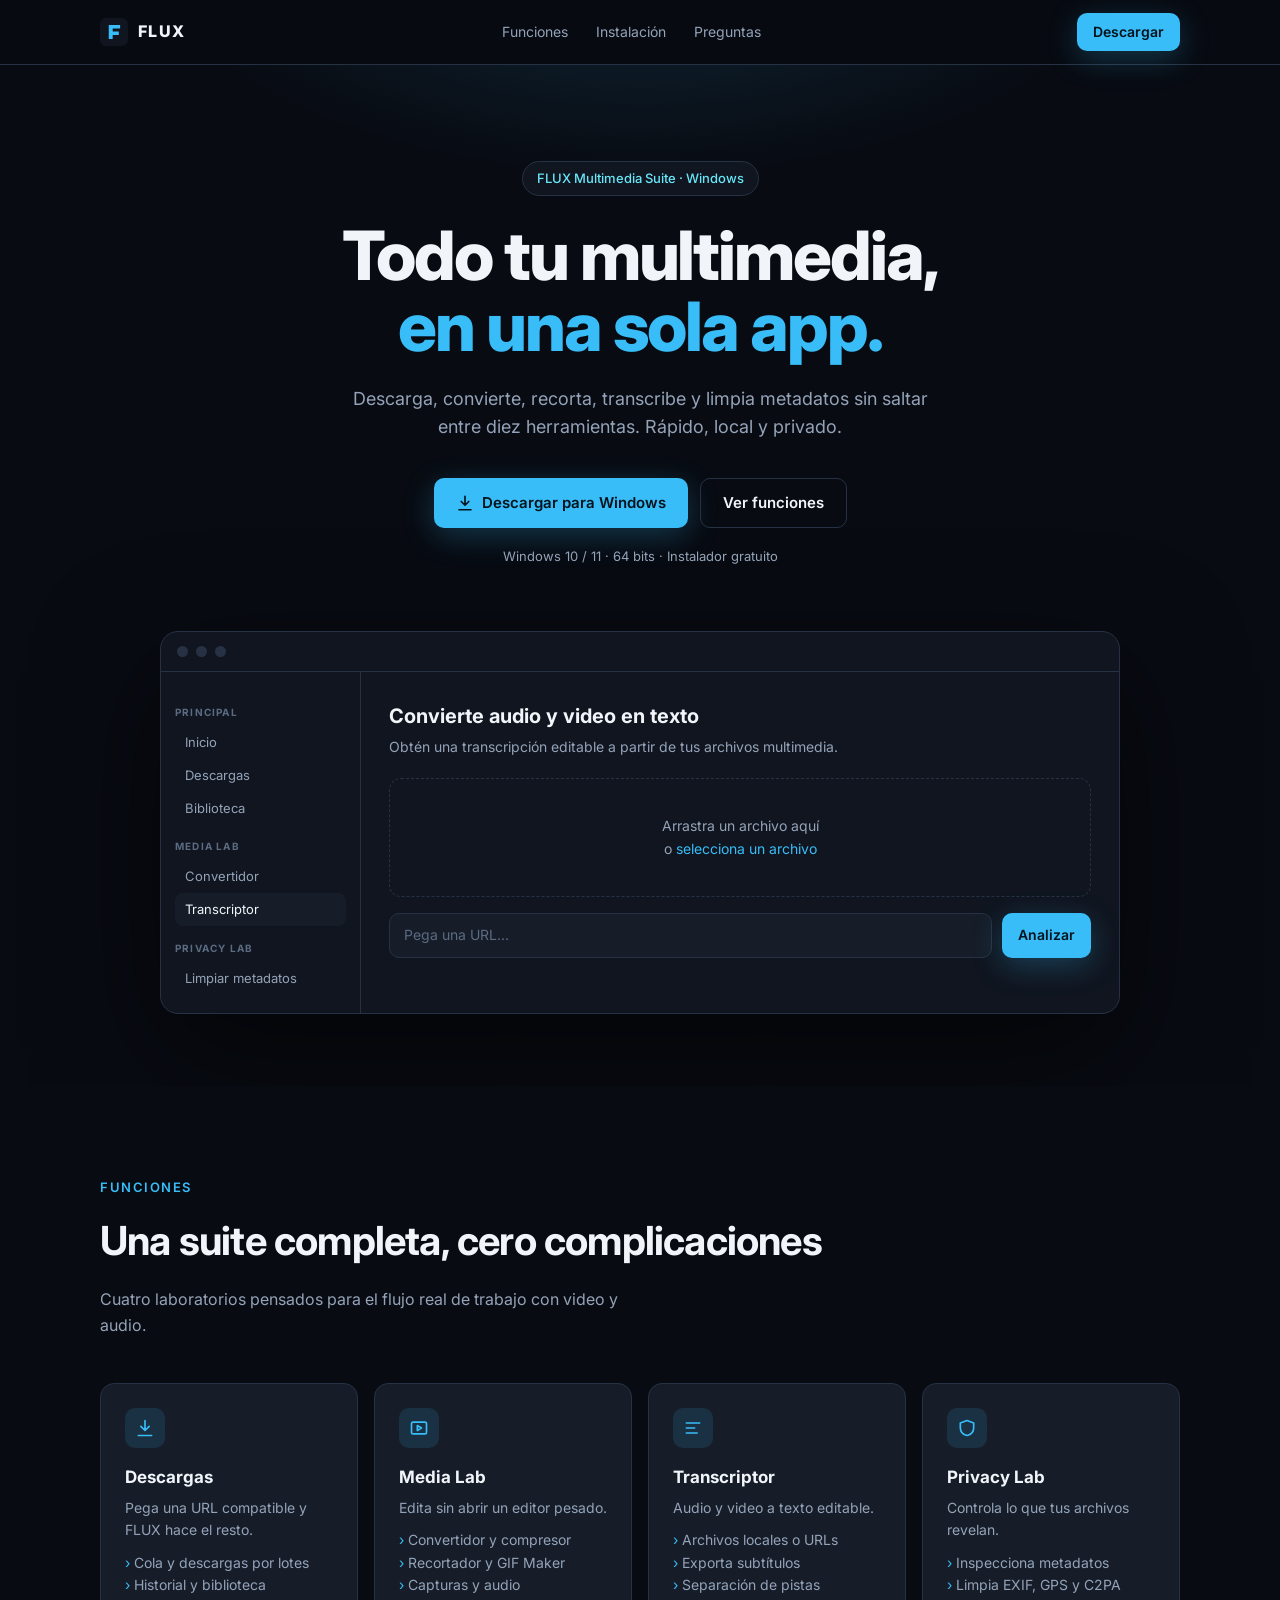
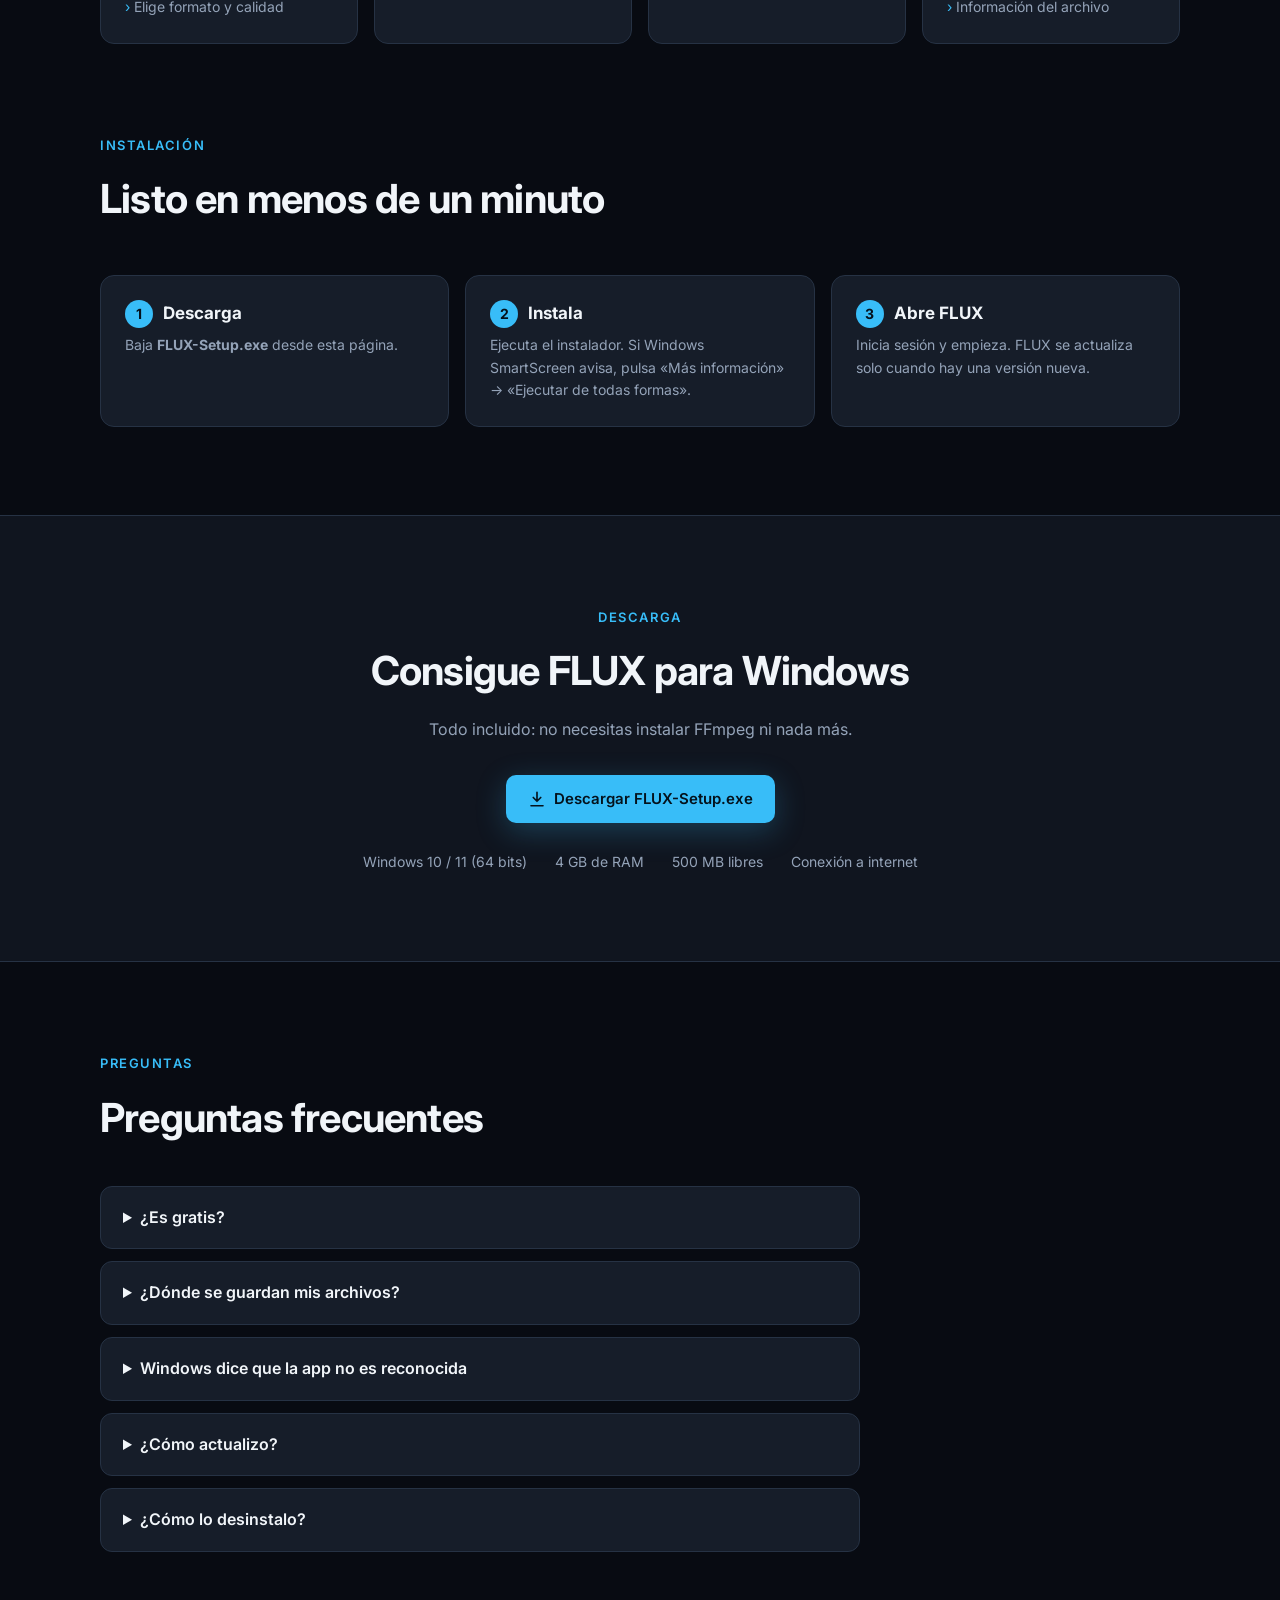
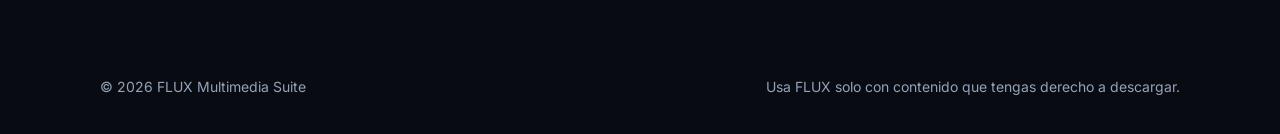
==== index.html @ 82d3937d "Sitio web inicial de FLUX Co-Authored-By: Claude Opus 5.5 <noreply@anthropic.com>" ====
<!doctype html>
<html lang="es">
<head>
<meta charset="utf-8">
<meta name="viewport" content="width=device-width, initial-scale=1">
<title>FLUX — Multimedia Suite para Windows</title>
<meta name="description" content="FLUX reúne descargas, conversión, edición, transcripción y privacidad multimedia en una sola aplicación para Windows.">
<meta name="theme-color" content="#080B12">
<link rel="icon" href="favicon.svg" type="image/svg+xml">
<link rel="preconnect" href="https://fonts.googleapis.com">
<link rel="preconnect" href="https://fonts.gstatic.com" crossorigin>
<link href="https://fonts.googleapis.com/css2?family=Inter:wght@400;500;600;700;800&display=swap" rel="stylesheet">
<style>
  :root {
    --bg: #080B12; --surface: #10151F; --card: #161D29;
    --blue: #38BDF8; --cyan: #67E8F9;
    --text: #F1F5F9; --muted: #94A3B8; --border: #263244;
    --radius: 14px;
  }
  * { box-sizing: border-box; margin: 0; padding: 0; }
  html { scroll-behavior: smooth; }
  body { background: var(--bg); color: var(--text); font: 16px/1.6 Inter, system-ui, sans-serif; -webkit-font-smoothing: antialiased; }
  a { color: inherit; text-decoration: none; }
  .wrap { max-width: 1120px; margin: 0 auto; padding: 0 20px; }

  nav { position: sticky; top: 0; z-index: 10; background: rgba(8,11,18,.75); backdrop-filter: blur(12px); border-bottom: 1px solid var(--border); }
  nav .wrap { display: flex; align-items: center; justify-content: space-between; height: 64px; }
  .logo { display: flex; align-items: center; gap: 10px; font-weight: 800; letter-spacing: .08em; }
  .links { display: flex; gap: 28px; color: var(--muted); font-size: 14px; }
  .links a:hover { color: var(--text); }

  .btn { display: inline-flex; align-items: center; gap: 8px; padding: 12px 22px; border-radius: 10px; font-weight: 600; font-size: 15px; transition: transform .2s, box-shadow .2s, background .2s; }
  .btn-primary { background: var(--blue); color: #04121C; box-shadow: 0 8px 30px rgba(56,189,248,.25); }
  .btn-primary:hover { transform: translateY(-2px); box-shadow: 0 12px 40px rgba(56,189,248,.4); }
  .btn-ghost { border: 1px solid var(--border); color: var(--text); }
  .btn-ghost:hover { background: var(--surface); }
  .btn-sm { padding: 8px 16px; font-size: 14px; }

  .hero { padding: 96px 0 72px; text-align: center; position: relative; overflow: hidden; }
  .hero::before { content: ""; position: absolute; inset: -40% 10% auto; height: 520px; background: radial-gradient(closest-side, rgba(56,189,248,.18), transparent); pointer-events: none; }
  .badge { display: inline-block; padding: 6px 14px; border: 1px solid var(--border); border-radius: 999px; background: var(--surface); color: var(--cyan); font-size: 13px; font-weight: 500; margin-bottom: 24px; }
  h1 { font-size: clamp(38px, 6vw, 68px); line-height: 1.05; font-weight: 800; letter-spacing: -.03em; }
  h1 span { color: var(--blue); }
  .lead { max-width: 620px; margin: 22px auto 36px; color: var(--muted); font-size: 18px; }
  .cta { display: flex; gap: 12px; justify-content: center; flex-wrap: wrap; }
  .meta { margin-top: 18px; color: var(--muted); font-size: 13px; }

  .window { margin: 64px auto 0; max-width: 960px; border: 1px solid var(--border); border-radius: 18px; background: var(--surface); box-shadow: 0 40px 120px rgba(0,0,0,.6); overflow: hidden; text-align: left; }
  .bar { display: flex; gap: 8px; padding: 14px 16px; border-bottom: 1px solid var(--border); }
  .bar i { width: 11px; height: 11px; border-radius: 50%; background: var(--border); }
  .app { display: grid; grid-template-columns: 200px 1fr; min-height: 320px; }
  .side { border-right: 1px solid var(--border); padding: 18px 14px; font-size: 13px; color: var(--muted); }
  .side b { display: block; font-size: 10px; letter-spacing: .12em; margin: 14px 0 6px; color: #5b6b82; }
  .side div { padding: 6px 10px; border-radius: 8px; }
  .side .on { background: var(--card); color: var(--text); }
  .main { padding: 28px; }
  .main h3 { font-size: 20px; margin-bottom: 4px; }
  .main p { color: var(--muted); font-size: 14px; margin-bottom: 20px; }
  .drop { border: 1.5px dashed var(--border); border-radius: 12px; padding: 36px; text-align: center; color: var(--muted); font-size: 14px; }
  .row { display: flex; gap: 10px; margin-top: 16px; }
  .row .input { flex: 1; background: var(--card); border: 1px solid var(--border); border-radius: 10px; padding: 10px 14px; color: #5b6b82; font-size: 14px; }

  section { padding: 88px 0; }
  .eyebrow { color: var(--blue); font-size: 13px; font-weight: 600; letter-spacing: .12em; text-transform: uppercase; }
  h2 { font-size: clamp(28px, 4vw, 40px); letter-spacing: -.02em; margin: 10px 0 14px; }
  .sub { color: var(--muted); max-width: 560px; }
  .grid { display: grid; grid-template-columns: repeat(auto-fit, minmax(240px, 1fr)); gap: 16px; margin-top: 44px; }
  .card { background: var(--card); border: 1px solid var(--border); border-radius: var(--radius); padding: 24px; transition: border-color .2s, transform .2s; }
  .card:hover { border-color: rgba(56,189,248,.5); transform: translateY(-3px); }
  .card .ic { width: 40px; height: 40px; border-radius: 10px; display: grid; place-items: center; background: rgba(56,189,248,.12); color: var(--blue); margin-bottom: 16px; }
  .card h4 { font-size: 17px; margin-bottom: 6px; }
  .card p { color: var(--muted); font-size: 14px; }
  .card ul { list-style: none; margin-top: 10px; color: var(--muted); font-size: 14px; }
  .card li::before { content: "› "; color: var(--blue); }

  .steps { counter-reset: s; }
  .steps .card h4::before { counter-increment: s; content: counter(s); display: inline-grid; place-items: center; width: 28px; height: 28px; margin-right: 10px; border-radius: 50%; background: var(--blue); color: #04121C; font-size: 14px; }

  .download { text-align: center; background: var(--surface); border-top: 1px solid var(--border); border-bottom: 1px solid var(--border); }
  .download .sub { margin: 0 auto 32px; }
  .req { display: flex; justify-content: center; gap: 28px; flex-wrap: wrap; margin-top: 28px; color: var(--muted); font-size: 14px; }

  details { background: var(--card); border: 1px solid var(--border); border-radius: 12px; padding: 18px 22px; margin-top: 12px; }
  summary { cursor: pointer; font-weight: 600; }
  details p { color: var(--muted); margin-top: 10px; font-size: 15px; }
  .faq { max-width: 760px; margin-top: 36px; }

  footer { padding: 36px 0; color: var(--muted); font-size: 14px; }
  footer .wrap { display: flex; justify-content: space-between; gap: 16px; flex-wrap: wrap; }

  @media (max-width: 720px) {
    .links { display: none; }
    .app { grid-template-columns: 1fr; }
    .side { display: none; }
    .hero { padding-top: 64px; }
  }
</style>
</head>
<body>

<nav>
  <div class="wrap">
    <a class="logo" href="#"><img src="favicon.svg" width="28" height="28" alt="">FLUX</a>
    <div class="links">
      <a href="#funciones">Funciones</a>
      <a href="#instalacion">Instalación</a>
      <a href="#faq">Preguntas</a>
    </div>
    <a class="btn btn-primary btn-sm download-link" href="#descargar">Descargar</a>
  </div>
</nav>

<header class="hero">
  <div class="wrap">
    <span class="badge">FLUX Multimedia Suite · Windows</span>
    <h1>Todo tu multimedia,<br><span>en una sola app.</span></h1>
    <p class="lead">Descarga, convierte, recorta, transcribe y limpia metadatos sin saltar entre diez herramientas. Rápido, local y privado.</p>
    <div class="cta">
      <a class="btn btn-primary download-link" href="#descargar">
        <svg width="18" height="18" viewBox="0 0 24 24" fill="none" stroke="currentColor" stroke-width="2.2" stroke-linecap="round" stroke-linejoin="round"><path d="M12 3v12m0 0-5-5m5 5 5-5M4 21h16"/></svg>
        Descargar para Windows
      </a>
      <a class="btn btn-ghost" href="#funciones">Ver funciones</a>
    </div>
    <p class="meta">Windows 10 / 11 · 64 bits · Instalador gratuito</p>

    <div class="window" aria-hidden="true">
      <div class="bar"><i></i><i></i><i></i></div>
      <div class="app">
        <div class="side">
          <b>PRINCIPAL</b><div>Inicio</div><div>Descargas</div><div>Biblioteca</div>
          <b>MEDIA LAB</b><div>Convertidor</div><div class="on">Transcriptor</div>
          <b>PRIVACY LAB</b><div>Limpiar metadatos</div>
        </div>
        <div class="main">
          <h3>Convierte audio y video en texto</h3>
          <p>Obtén una transcripción editable a partir de tus archivos multimedia.</p>
          <div class="drop">Arrastra un archivo aquí<br>o <span style="color:var(--blue)">selecciona un archivo</span></div>
          <div class="row"><div class="input">Pega una URL...</div><span class="btn btn-primary btn-sm">Analizar</span></div>
        </div>
      </div>
    </div>
  </div>
</header>

<section id="funciones">
  <div class="wrap">
    <span class="eyebrow">Funciones</span>
    <h2>Una suite completa, cero complicaciones</h2>
    <p class="sub">Cuatro laboratorios pensados para el flujo real de trabajo con video y audio.</p>
    <div class="grid">
      <div class="card">
        <div class="ic"><svg width="20" height="20" viewBox="0 0 24 24" fill="none" stroke="currentColor" stroke-width="2" stroke-linecap="round" stroke-linejoin="round"><path d="M12 3v12m0 0-5-5m5 5 5-5M4 21h16"/></svg></div>
        <h4>Descargas</h4>
        <p>Pega una URL compatible y FLUX hace el resto.</p>
        <ul><li>Cola y descargas por lotes</li><li>Historial y biblioteca</li><li>Elige formato y calidad</li></ul>
      </div>
      <div class="card">
        <div class="ic"><svg width="20" height="20" viewBox="0 0 24 24" fill="none" stroke="currentColor" stroke-width="2" stroke-linecap="round" stroke-linejoin="round"><rect x="3" y="5" width="18" height="14" rx="2"/><path d="m10 9 5 3-5 3z"/></svg></div>
        <h4>Media Lab</h4>
        <p>Edita sin abrir un editor pesado.</p>
        <ul><li>Convertidor y compresor</li><li>Recortador y GIF Maker</li><li>Capturas y audio</li></ul>
      </div>
      <div class="card">
        <div class="ic"><svg width="20" height="20" viewBox="0 0 24 24" fill="none" stroke="currentColor" stroke-width="2" stroke-linecap="round" stroke-linejoin="round"><path d="M4 6h16M4 12h10M4 18h13"/></svg></div>
        <h4>Transcriptor</h4>
        <p>Audio y video a texto editable.</p>
        <ul><li>Archivos locales o URLs</li><li>Exporta subtítulos</li><li>Separación de pistas</li></ul>
      </div>
      <div class="card">
        <div class="ic"><svg width="20" height="20" viewBox="0 0 24 24" fill="none" stroke="currentColor" stroke-width="2" stroke-linecap="round" stroke-linejoin="round"><path d="M12 3 4 6v6c0 5 3.5 8 8 9 4.5-1 8-4 8-9V6z"/></svg></div>
        <h4>Privacy Lab</h4>
        <p>Controla lo que tus archivos revelan.</p>
        <ul><li>Inspecciona metadatos</li><li>Limpia EXIF, GPS y C2PA</li><li>Información del archivo</li></ul>
      </div>
    </div>
  </div>
</section>

<section id="instalacion" style="padding-top:0">
  <div class="wrap">
    <span class="eyebrow">Instalación</span>
    <h2>Listo en menos de un minuto</h2>
    <div class="grid steps">
      <div class="card"><h4>Descarga</h4><p>Baja <strong>FLUX-Setup.exe</strong> desde esta página.</p></div>
      <div class="card"><h4>Instala</h4><p>Ejecuta el instalador. Si Windows SmartScreen avisa, pulsa «Más información» → «Ejecutar de todas formas».</p></div>
      <div class="card"><h4>Abre FLUX</h4><p>Inicia sesión y empieza. FLUX se actualiza solo cuando hay una versión nueva.</p></div>
    </div>
  </div>
</section>

<section id="descargar" class="download">
  <div class="wrap">
    <span class="eyebrow">Descarga</span>
    <h2>Consigue FLUX para Windows</h2>
    <p class="sub">Todo incluido: no necesitas instalar FFmpeg ni nada más.</p>
    <a class="btn btn-primary download-link" id="dl" href="#">
      <svg width="18" height="18" viewBox="0 0 24 24" fill="none" stroke="currentColor" stroke-width="2.2" stroke-linecap="round" stroke-linejoin="round"><path d="M12 3v12m0 0-5-5m5 5 5-5M4 21h16"/></svg>
      Descargar FLUX-Setup.exe
    </a>
    <div class="req"><span>Windows 10 / 11 (64 bits)</span><span>4 GB de RAM</span><span>500 MB libres</span><span>Conexión a internet</span></div>
  </div>
</section>

<section id="faq">
  <div class="wrap">
    <span class="eyebrow">Preguntas</span>
    <h2>Preguntas frecuentes</h2>
    <div class="faq">
      <details><summary>¿Es gratis?</summary><p>Puedes descargar e instalar FLUX gratis. Algunas funciones usan créditos de tu cuenta.</p></details>
      <details><summary>¿Dónde se guardan mis archivos?</summary><p>En tu equipo, dentro de Documentos\FLUX. Tus archivos no se suben a ningún servidor para procesarlos.</p></details>
      <details><summary>Windows dice que la app no es reconocida</summary><p>Es el aviso normal de SmartScreen con aplicaciones nuevas. Pulsa «Más información» y luego «Ejecutar de todas formas».</p></details>
      <details><summary>¿Cómo actualizo?</summary><p>FLUX detecta las versiones nuevas al abrirse y se actualiza con un clic.</p></details>
      <details><summary>¿Cómo lo desinstalo?</summary><p>Desde Configuración de Windows → Aplicaciones → FLUX → Desinstalar. Tus archivos de Documentos\FLUX se conservan.</p></details>
    </div>
  </div>
</section>

<footer>
  <div class="wrap">
    <span>© <span id="y"></span> FLUX Multimedia Suite</span>
    <span>Usa FLUX solo con contenido que tengas derecho a descargar.</span>
  </div>
</footer>

<script>
  // Cambia esta URL cuando publiques el instalador.
  const DOWNLOAD_URL = "https://github.com/cristiancordova1207/flux/releases/latest/download/FLUX-Setup.exe";
  document.getElementById("dl").href = DOWNLOAD_URL;
  document.getElementById("y").textContent = new Date().getFullYear();
</script>
</body>
</html>
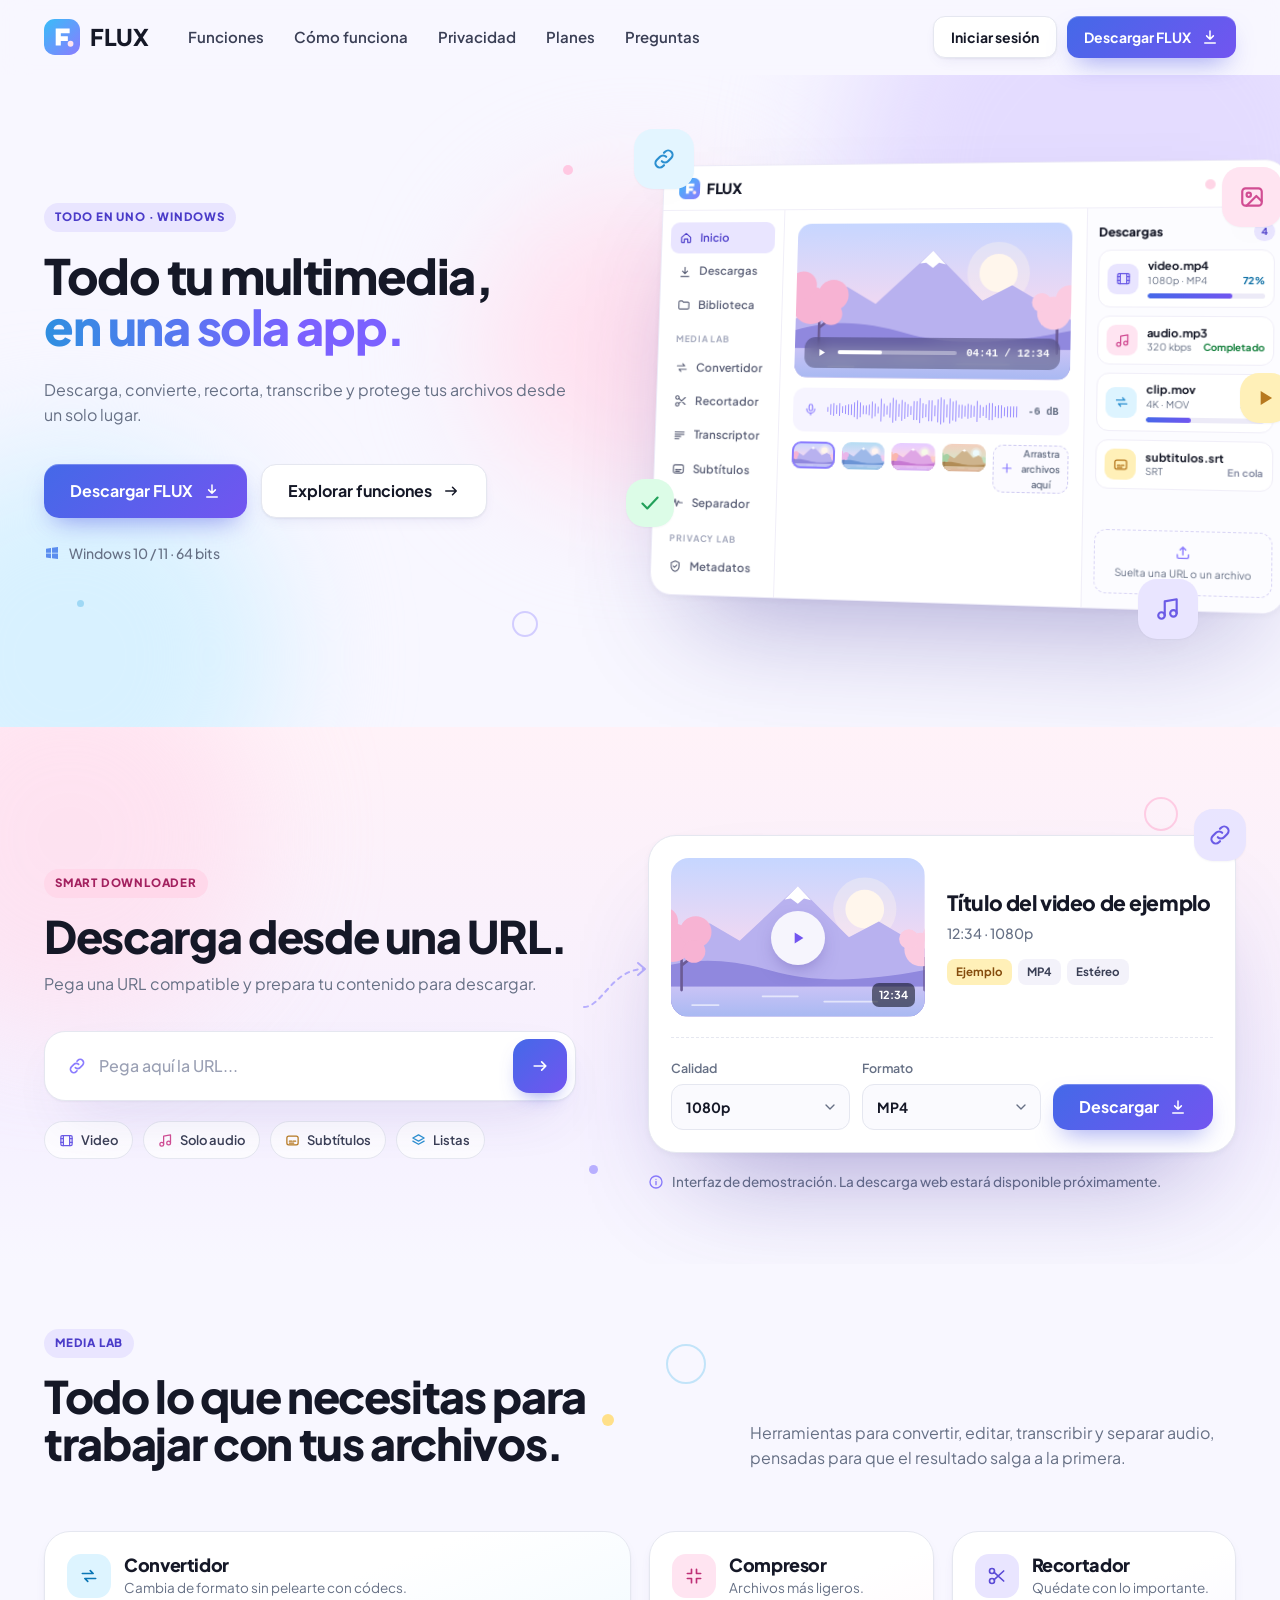
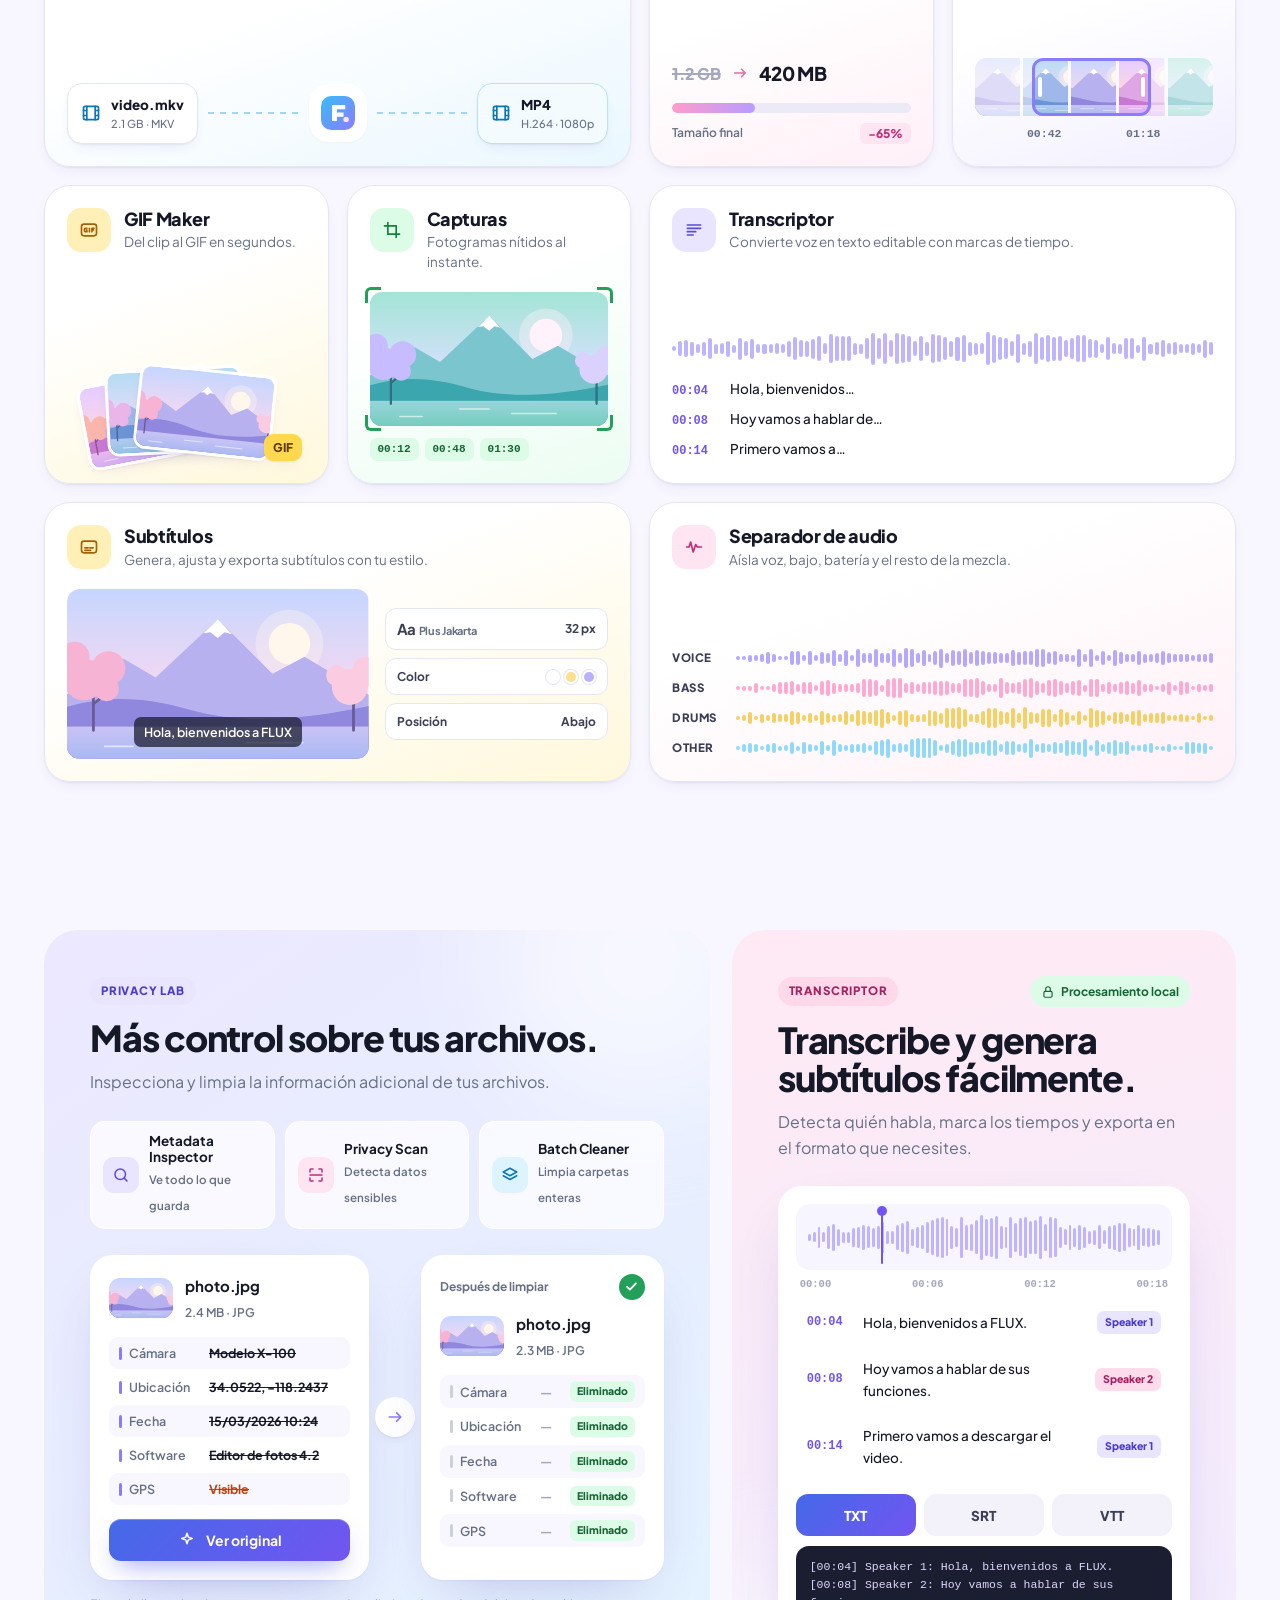
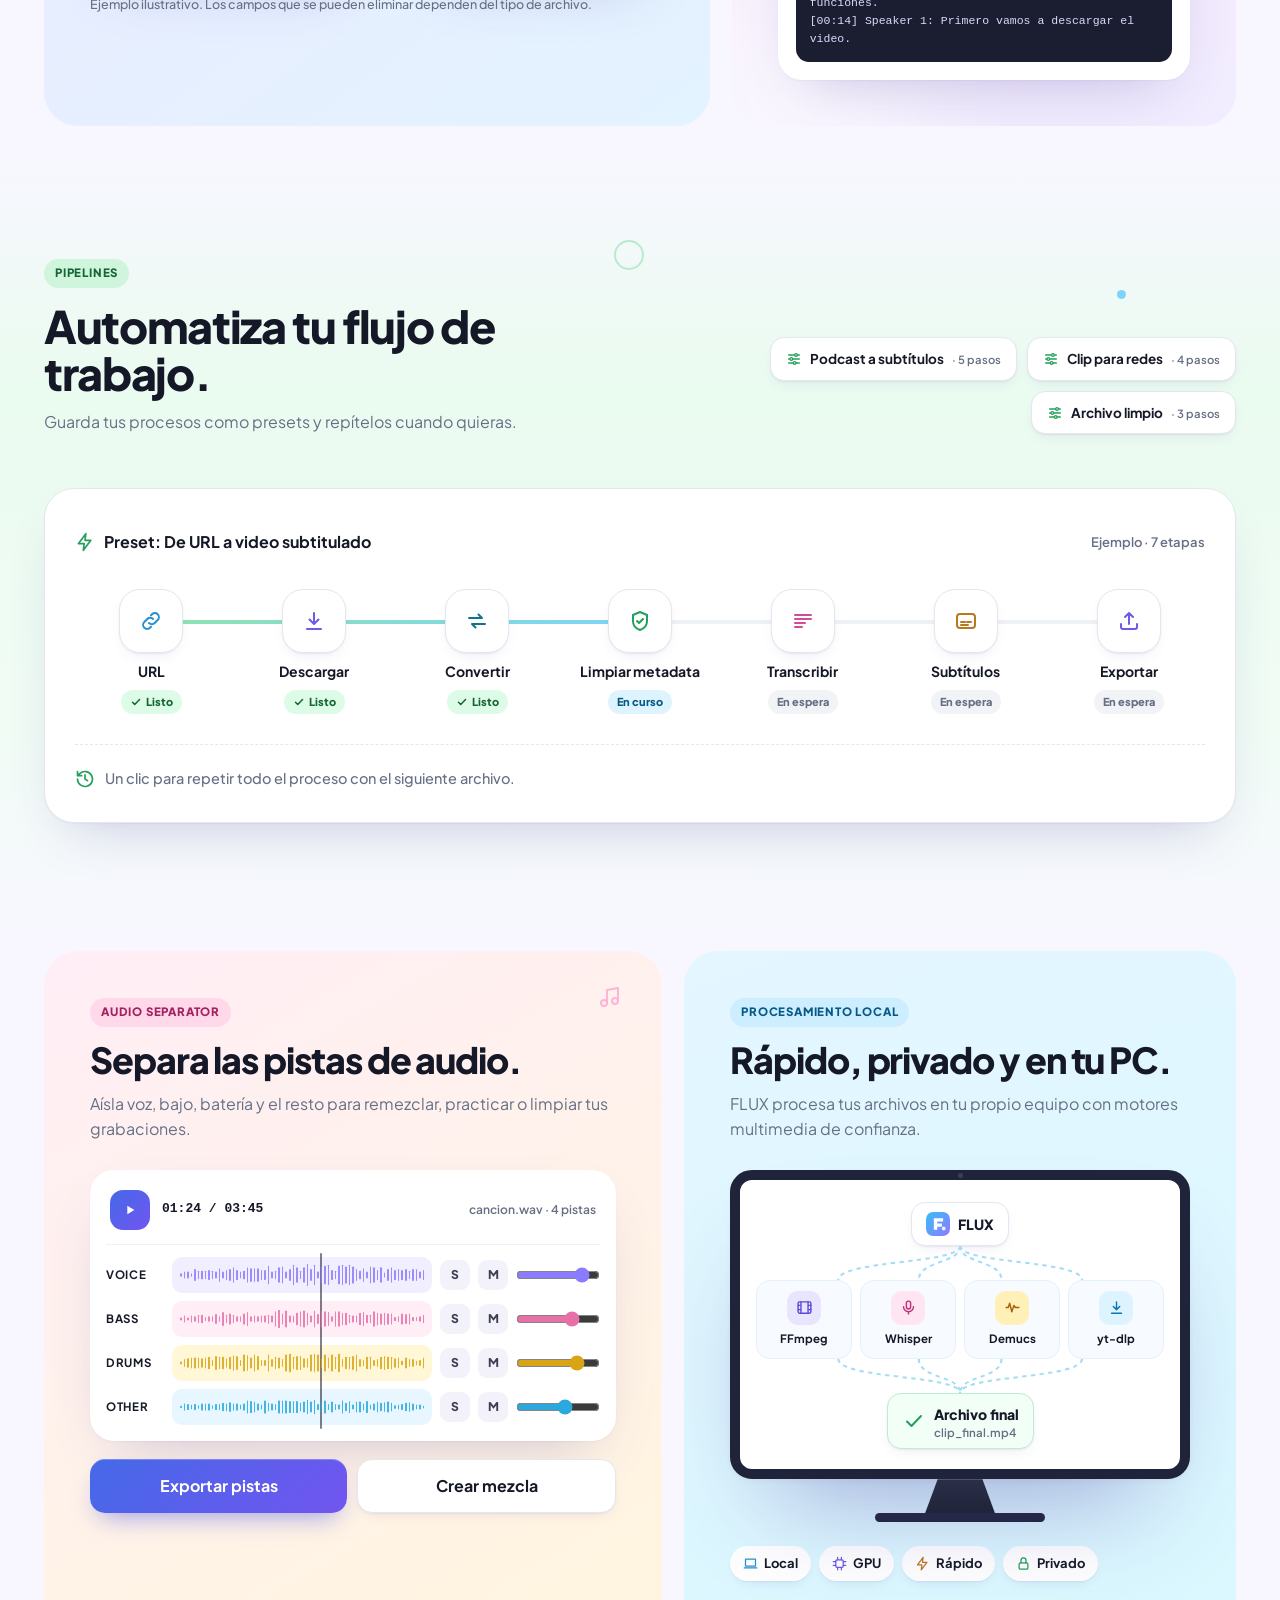
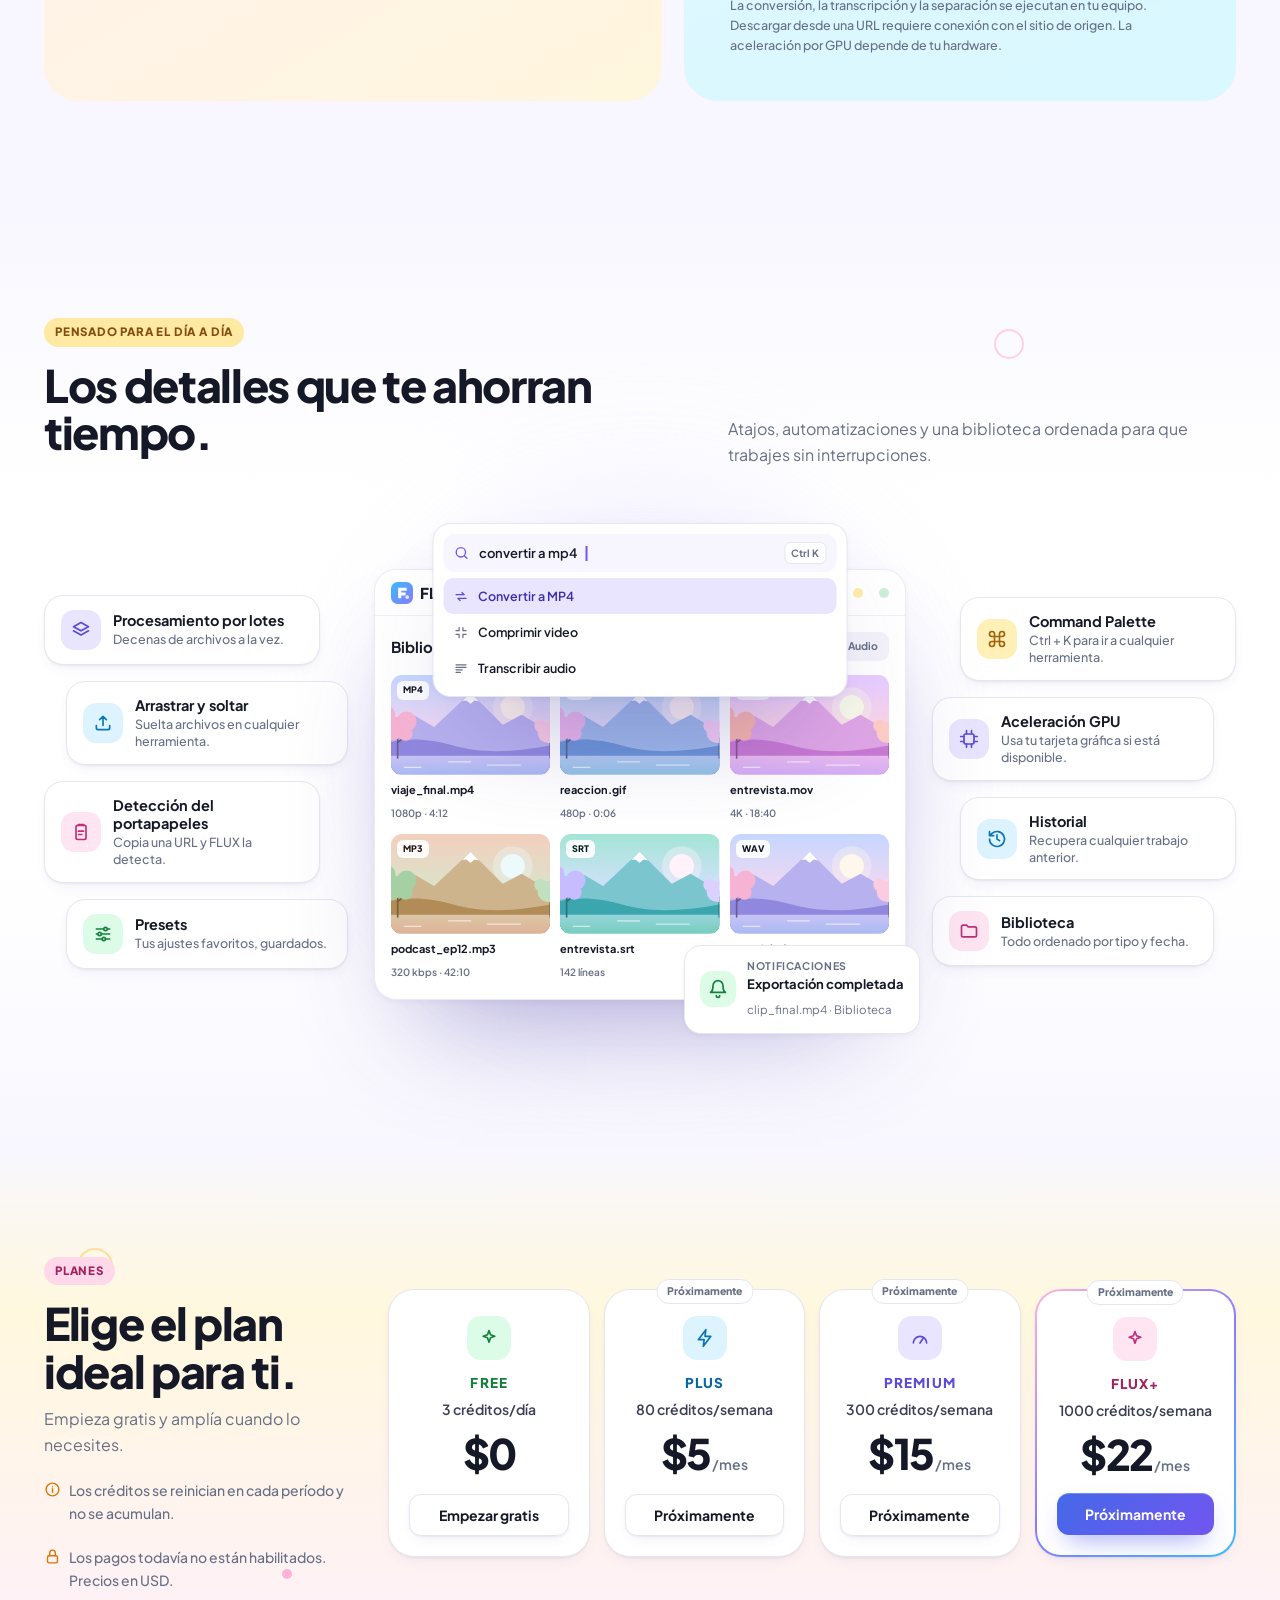
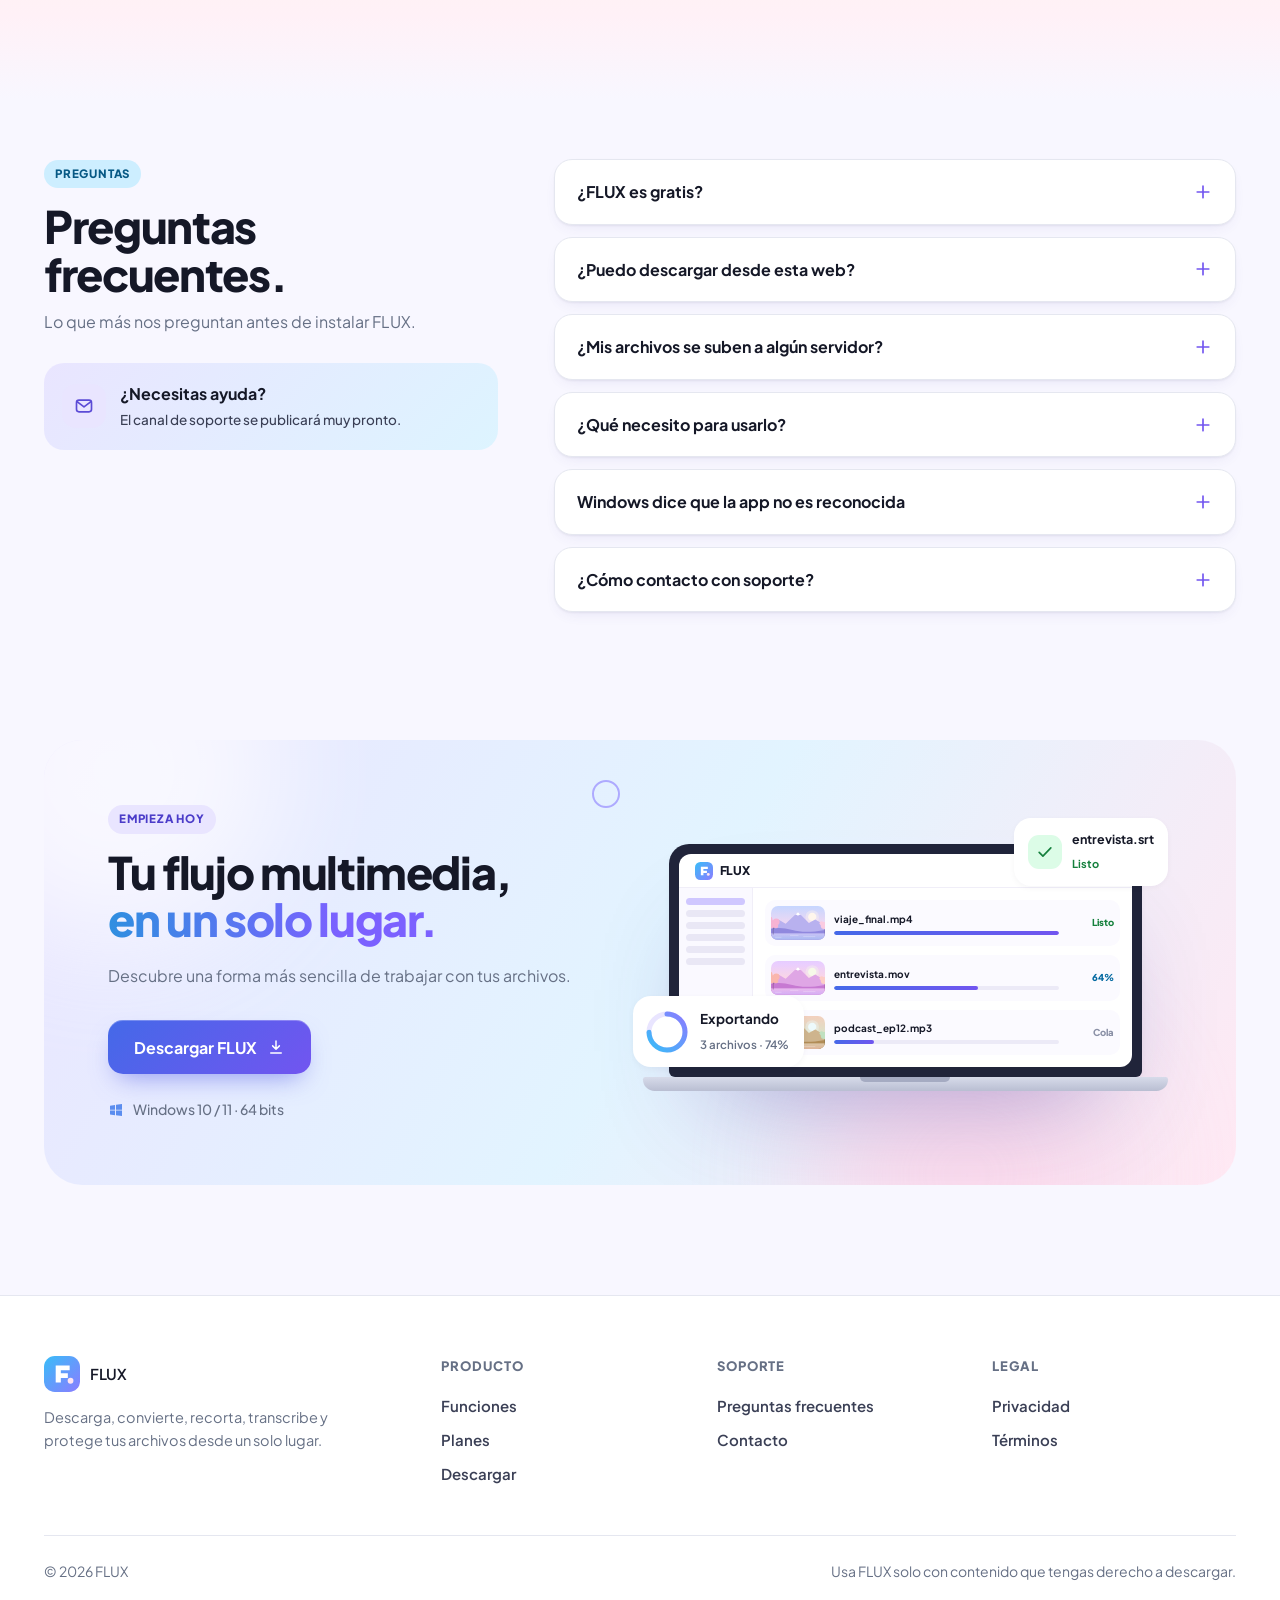
==== commit fb83c496: "Rediseño completo de la landing de FLUX (estilo pastel) Nueva página con hero y mockup de la app, Sm" ====
--- a/index.html
+++ b/index.html
@@ -3,231 +3,630 @@
 <head>
 <meta charset="utf-8">
 <meta name="viewport" content="width=device-width, initial-scale=1">
-<title>FLUX — Multimedia Suite para Windows</title>
-<meta name="description" content="FLUX reúne descargas, conversión, edición, transcripción y privacidad multimedia en una sola aplicación para Windows.">
-<meta name="theme-color" content="#080B12">
+<title>FLUX — Todo tu multimedia en una sola app</title>
+<meta name="description" content="FLUX reúne descargas, conversión, recorte, transcripción, subtítulos, separación de audio y limpieza de metadatos en una sola aplicación para Windows.">
+<meta name="theme-color" content="#F8F7FF">
+<meta property="og:title" content="FLUX — Todo tu multimedia en una sola app">
+<meta property="og:description" content="Descarga, convierte, recorta, transcribe y protege tus archivos desde un solo lugar.">
 <link rel="icon" href="favicon.svg" type="image/svg+xml">
 <link rel="preconnect" href="https://fonts.googleapis.com">
 <link rel="preconnect" href="https://fonts.gstatic.com" crossorigin>
-<link href="https://fonts.googleapis.com/css2?family=Inter:wght@400;500;600;700;800&display=swap" rel="stylesheet">
-<style>
-  :root {
-    --bg: #080B12; --surface: #10151F; --card: #161D29;
-    --blue: #38BDF8; --cyan: #67E8F9;
-    --text: #F1F5F9; --muted: #94A3B8; --border: #263244;
-    --radius: 14px;
-  }
-  * { box-sizing: border-box; margin: 0; padding: 0; }
-  html { scroll-behavior: smooth; }
-  body { background: var(--bg); color: var(--text); font: 16px/1.6 Inter, system-ui, sans-serif; -webkit-font-smoothing: antialiased; }
-  a { color: inherit; text-decoration: none; }
-  .wrap { max-width: 1120px; margin: 0 auto; padding: 0 20px; }
-
-  nav { position: sticky; top: 0; z-index: 10; background: rgba(8,11,18,.75); backdrop-filter: blur(12px); border-bottom: 1px solid var(--border); }
-  nav .wrap { display: flex; align-items: center; justify-content: space-between; height: 64px; }
-  .logo { display: flex; align-items: center; gap: 10px; font-weight: 800; letter-spacing: .08em; }
-  .links { display: flex; gap: 28px; color: var(--muted); font-size: 14px; }
-  .links a:hover { color: var(--text); }
-
-  .btn { display: inline-flex; align-items: center; gap: 8px; padding: 12px 22px; border-radius: 10px; font-weight: 600; font-size: 15px; transition: transform .2s, box-shadow .2s, background .2s; }
-  .btn-primary { background: var(--blue); color: #04121C; box-shadow: 0 8px 30px rgba(56,189,248,.25); }
-  .btn-primary:hover { transform: translateY(-2px); box-shadow: 0 12px 40px rgba(56,189,248,.4); }
-  .btn-ghost { border: 1px solid var(--border); color: var(--text); }
-  .btn-ghost:hover { background: var(--surface); }
-  .btn-sm { padding: 8px 16px; font-size: 14px; }
-
-  .hero { padding: 96px 0 72px; text-align: center; position: relative; overflow: hidden; }
-  .hero::before { content: ""; position: absolute; inset: -40% 10% auto; height: 520px; background: radial-gradient(closest-side, rgba(56,189,248,.18), transparent); pointer-events: none; }
-  .badge { display: inline-block; padding: 6px 14px; border: 1px solid var(--border); border-radius: 999px; background: var(--surface); color: var(--cyan); font-size: 13px; font-weight: 500; margin-bottom: 24px; }
-  h1 { font-size: clamp(38px, 6vw, 68px); line-height: 1.05; font-weight: 800; letter-spacing: -.03em; }
-  h1 span { color: var(--blue); }
-  .lead { max-width: 620px; margin: 22px auto 36px; color: var(--muted); font-size: 18px; }
-  .cta { display: flex; gap: 12px; justify-content: center; flex-wrap: wrap; }
-  .meta { margin-top: 18px; color: var(--muted); font-size: 13px; }
-
-  .window { margin: 64px auto 0; max-width: 960px; border: 1px solid var(--border); border-radius: 18px; background: var(--surface); box-shadow: 0 40px 120px rgba(0,0,0,.6); overflow: hidden; text-align: left; }
-  .bar { display: flex; gap: 8px; padding: 14px 16px; border-bottom: 1px solid var(--border); }
-  .bar i { width: 11px; height: 11px; border-radius: 50%; background: var(--border); }
-  .app { display: grid; grid-template-columns: 200px 1fr; min-height: 320px; }
-  .side { border-right: 1px solid var(--border); padding: 18px 14px; font-size: 13px; color: var(--muted); }
-  .side b { display: block; font-size: 10px; letter-spacing: .12em; margin: 14px 0 6px; color: #5b6b82; }
-  .side div { padding: 6px 10px; border-radius: 8px; }
-  .side .on { background: var(--card); color: var(--text); }
-  .main { padding: 28px; }
-  .main h3 { font-size: 20px; margin-bottom: 4px; }
-  .main p { color: var(--muted); font-size: 14px; margin-bottom: 20px; }
-  .drop { border: 1.5px dashed var(--border); border-radius: 12px; padding: 36px; text-align: center; color: var(--muted); font-size: 14px; }
-  .row { display: flex; gap: 10px; margin-top: 16px; }
-  .row .input { flex: 1; background: var(--card); border: 1px solid var(--border); border-radius: 10px; padding: 10px 14px; color: #5b6b82; font-size: 14px; }
-
-  section { padding: 88px 0; }
-  .eyebrow { color: var(--blue); font-size: 13px; font-weight: 600; letter-spacing: .12em; text-transform: uppercase; }
-  h2 { font-size: clamp(28px, 4vw, 40px); letter-spacing: -.02em; margin: 10px 0 14px; }
-  .sub { color: var(--muted); max-width: 560px; }
-  .grid { display: grid; grid-template-columns: repeat(auto-fit, minmax(240px, 1fr)); gap: 16px; margin-top: 44px; }
-  .card { background: var(--card); border: 1px solid var(--border); border-radius: var(--radius); padding: 24px; transition: border-color .2s, transform .2s; }
-  .card:hover { border-color: rgba(56,189,248,.5); transform: translateY(-3px); }
-  .card .ic { width: 40px; height: 40px; border-radius: 10px; display: grid; place-items: center; background: rgba(56,189,248,.12); color: var(--blue); margin-bottom: 16px; }
-  .card h4 { font-size: 17px; margin-bottom: 6px; }
-  .card p { color: var(--muted); font-size: 14px; }
-  .card ul { list-style: none; margin-top: 10px; color: var(--muted); font-size: 14px; }
-  .card li::before { content: "› "; color: var(--blue); }
-
-  .steps { counter-reset: s; }
-  .steps .card h4::before { counter-increment: s; content: counter(s); display: inline-grid; place-items: center; width: 28px; height: 28px; margin-right: 10px; border-radius: 50%; background: var(--blue); color: #04121C; font-size: 14px; }
-
-  .download { text-align: center; background: var(--surface); border-top: 1px solid var(--border); border-bottom: 1px solid var(--border); }
-  .download .sub { margin: 0 auto 32px; }
-  .req { display: flex; justify-content: center; gap: 28px; flex-wrap: wrap; margin-top: 28px; color: var(--muted); font-size: 14px; }
-
-  details { background: var(--card); border: 1px solid var(--border); border-radius: 12px; padding: 18px 22px; margin-top: 12px; }
-  summary { cursor: pointer; font-weight: 600; }
-  details p { color: var(--muted); margin-top: 10px; font-size: 15px; }
-  .faq { max-width: 760px; margin-top: 36px; }
-
-  footer { padding: 36px 0; color: var(--muted); font-size: 14px; }
-  footer .wrap { display: flex; justify-content: space-between; gap: 16px; flex-wrap: wrap; }
-
-  @media (max-width: 720px) {
-    .links { display: none; }
-    .app { grid-template-columns: 1fr; }
-    .side { display: none; }
-    .hero { padding-top: 64px; }
-  }
-</style>
+<link href="https://fonts.googleapis.com/css2?family=Plus+Jakarta+Sans:wght@400;500;600;700;800&display=swap" rel="stylesheet">
+<link rel="stylesheet" href="styles.css">
+<script>document.documentElement.classList.add('js')</script>
 </head>
 <body>
 
-<nav>
+<!-- Sprite: logo, ilustración y iconos propios -->
+<svg class="sprite" aria-hidden="true" focusable="false">
+  <defs>
+    <linearGradient id="lg" x1="0" y1="0" x2="1" y2="1"><stop offset="0" stop-color="#38BDF8"/><stop offset="1" stop-color="#8B7CFF"/></linearGradient>
+    <linearGradient id="gSky" x1="0" y1="0" x2="0" y2="1"><stop offset="0" stop-color="#C6D6FF"/><stop offset=".55" stop-color="#F1D8F2"/><stop offset="1" stop-color="#FFE2EC"/></linearGradient>
+    <linearGradient id="gLake" x1="0" y1="0" x2="0" y2="1"><stop offset="0" stop-color="#C9C3F6"/><stop offset="1" stop-color="#A9B9F2"/></linearGradient>
+  </defs>
+  <symbol id="logo" viewBox="0 0 40 40"><rect width="40" height="40" rx="12" fill="url(#lg)"/><path d="M13 10.5h15.5v5.2h-9.8v3.6h7.8v5.1h-7.8v5.1H13z" fill="#fff"/><circle cx="29.5" cy="27.5" r="3.2" fill="#FFE4F1"/></symbol>
+  <symbol id="scene" viewBox="0 0 320 180" preserveAspectRatio="xMidYMid slice">
+    <rect width="320" height="180" fill="url(#gSky)"/>
+    <circle cx="236" cy="58" r="36" fill="#FFF6EC" opacity=".35"/><circle cx="236" cy="58" r="22" fill="#FFF6EC"/>
+    <path d="M-10 118 60 74l34 20 66-62 58 58 34-18 78 46v62H-10z" fill="#B8B1EF"/>
+    <path d="M160 32l-15 15 7-1 8 6 7-6 8 2z" fill="#fff"/>
+    <path d="M-10 128c50-16 90-14 140 0s110 14 200-6v58H-10z" fill="#9088DE"/>
+    <rect y="146" width="320" height="34" fill="url(#gLake)"/>
+    <path d="M120 157h40M190 163h60M40 167h30" fill="none" stroke="#fff" stroke-opacity=".6" stroke-width="2" stroke-linecap="round"/>
+    <path d="M28 150V104M28 122l10-8M304 150v-36" fill="none" stroke="#6B5B95" stroke-width="3" stroke-linecap="round"/>
+    <g fill="#F7B3D3"><circle cx="18" cy="96" r="22"/><circle cx="44" cy="84" r="18"/><circle cx="8" cy="72" r="16"/><circle cx="42" cy="106" r="13"/></g>
+    <g fill="#FBCBE1"><circle cx="300" cy="104" r="19"/><circle cx="318" cy="88" r="16"/><circle cx="286" cy="92" r="11"/></g>
+  </symbol>
+  <symbol id="i-link" viewBox="0 0 24 24"><path d="M10 14a4 4 0 0 0 5.7 0l3-3a4 4 0 0 0-5.7-5.7l-1 1M14 10a4 4 0 0 0-5.7 0l-3 3a4 4 0 0 0 5.7 5.7l1-1"/></symbol>
+  <symbol id="i-down" viewBox="0 0 24 24"><path d="M12 4v11m0 0-4.5-4.5M12 15l4.5-4.5M5 20h14"/></symbol>
+  <symbol id="i-arrow" viewBox="0 0 24 24"><path d="M5 12h14m-5-5 5 5-5 5"/></symbol>
+  <symbol id="i-convert" viewBox="0 0 24 24"><path d="M4 9h13l-3.5-3.5M20 15H7l3.5 3.5"/></symbol>
+  <symbol id="i-compress" viewBox="0 0 24 24"><path d="M9 4v5H4M15 4v5h5M9 20v-5H4M15 20v-5h5"/></symbol>
+  <symbol id="i-cut" viewBox="0 0 24 24"><circle cx="6" cy="6" r="3"/><circle cx="6" cy="18" r="3"/><path d="M8.6 7.6 20 18M8.6 16.4 20 6"/></symbol>
+  <symbol id="i-gif" viewBox="0 0 24 24"><rect x="3" y="5" width="18" height="14" rx="3"/><path d="M9.5 10H8a1.5 1.5 0 0 0-1.5 1.5v1A1.5 1.5 0 0 0 8 14h1.5v-2M12.5 10v4M15.5 14v-4H18M15.5 12h2"/></symbol>
+  <symbol id="i-frame" viewBox="0 0 24 24"><path d="M7 3v4M3 7h4M17 21v-4M21 17h-4M7 7h10v10H7z"/></symbol>
+  <symbol id="i-text" viewBox="0 0 24 24"><path d="M4 6h16M4 10h16M4 14h10M4 18h7"/></symbol>
+  <symbol id="i-sub" viewBox="0 0 24 24"><rect x="3" y="5" width="18" height="14" rx="3"/><path d="M7 13h4M13 13h4M7 16h7"/></symbol>
+  <symbol id="i-split" viewBox="0 0 24 24"><path d="M3 12h3l2-6 3 12 3-9 2 3h5"/></symbol>
+  <symbol id="i-shield" viewBox="0 0 24 24"><path d="M12 3 5 6v6c0 4.4 3 7.7 7 9 4-1.3 7-4.6 7-9V6z"/><path d="m9 12 2 2 4-4"/></symbol>
+  <symbol id="i-scan" viewBox="0 0 24 24"><path d="M4 8V5a1 1 0 0 1 1-1h3M16 4h3a1 1 0 0 1 1 1v3M20 16v3a1 1 0 0 1-1 1h-3M8 20H5a1 1 0 0 1-1-1v-3M4 12h16"/></symbol>
+  <symbol id="i-layers" viewBox="0 0 24 24"><path d="M12 3 3 8l9 5 9-5zM3 13l9 5 9-5"/></symbol>
+  <symbol id="i-info" viewBox="0 0 24 24"><circle cx="12" cy="12" r="9"/><path d="M12 11v5M12 8h.01"/></symbol>
+  <symbol id="i-play" viewBox="0 0 24 24"><path d="M8 5.5v13l10.5-6.5z" fill="currentColor" stroke="none"/></symbol>
+  <symbol id="i-pause" viewBox="0 0 24 24"><path d="M8 5v14M16 5v14" stroke-width="3.5"/></symbol>
+  <symbol id="i-music" viewBox="0 0 24 24"><path d="M9 18V5l11-2v13"/><circle cx="6" cy="18" r="3"/><circle cx="17" cy="16" r="3"/></symbol>
+  <symbol id="i-image" viewBox="0 0 24 24"><rect x="3" y="4" width="18" height="16" rx="3"/><circle cx="9" cy="10" r="2"/><path d="m21 16-5-5-9 9"/></symbol>
+  <symbol id="i-home" viewBox="0 0 24 24"><path d="M4 11 12 4l8 7v8a1 1 0 0 1-1 1h-4v-6H9v6H5a1 1 0 0 1-1-1z"/></symbol>
+  <symbol id="i-folder" viewBox="0 0 24 24"><path d="M3 7a2 2 0 0 1 2-2h4l2 2h8a2 2 0 0 1 2 2v8a2 2 0 0 1-2 2H5a2 2 0 0 1-2-2z"/></symbol>
+  <symbol id="i-clip" viewBox="0 0 24 24"><rect x="6" y="4" width="12" height="17" rx="2"/><path d="M9 4V3h6v1M9 11h6M9 15h4"/></symbol>
+  <symbol id="i-cmd" viewBox="0 0 24 24"><path d="M9 6a3 3 0 1 0-3 3h12a3 3 0 1 0-3-3v12a3 3 0 1 0 3-3H6a3 3 0 1 0 3 3z"/></symbol>
+  <symbol id="i-chip" viewBox="0 0 24 24"><rect x="6" y="6" width="12" height="12" rx="2"/><path d="M9 2v4M15 2v4M9 18v4M15 18v4M2 9h4M2 15h4M18 9h4M18 15h4"/></symbol>
+  <symbol id="i-history" viewBox="0 0 24 24"><path d="M3 12a9 9 0 1 0 3-6.7L3 8M3 3v5h5M12 7v5l3 2"/></symbol>
+  <symbol id="i-bell" viewBox="0 0 24 24"><path d="M6 8a6 6 0 1 1 12 0c0 7 3 8 3 8H3s3-1 3-8M10 20a2 2 0 0 0 4 0"/></symbol>
+  <symbol id="i-sliders" viewBox="0 0 24 24"><path d="M4 6h16M4 12h16M4 18h16"/><circle cx="15" cy="6" r="2" fill="#fff"/><circle cx="8" cy="12" r="2" fill="#fff"/><circle cx="13" cy="18" r="2" fill="#fff"/></symbol>
+  <symbol id="i-upload" viewBox="0 0 24 24"><path d="M12 15V4m0 0L8 8m4-4 4 4M4 15v3a2 2 0 0 0 2 2h12a2 2 0 0 0 2-2v-3"/></symbol>
+  <symbol id="i-check" viewBox="0 0 24 24"><path d="m5 12.5 4.5 4.5L19 7"/></symbol>
+  <symbol id="i-lock" viewBox="0 0 24 24"><rect x="5" y="11" width="14" height="10" rx="2"/><path d="M8 11V7a4 4 0 0 1 8 0v4"/></symbol>
+  <symbol id="i-bolt" viewBox="0 0 24 24"><path d="M13 2 4 14h7l-1 8 9-12h-7z"/></symbol>
+  <symbol id="i-laptop" viewBox="0 0 24 24"><path d="M4 5h16v11H4zM2 19h20"/></symbol>
+  <symbol id="i-windows" viewBox="0 0 24 24"><path d="M3 5.5 10.5 4.4v7.1H3zM12 4.2 21 3v8.5h-9zM3 12.8h7.5v7L3 18.7zM12 12.8h9V21l-9-1.2z" fill="currentColor" stroke="none"/></symbol>
+  <symbol id="i-menu" viewBox="0 0 24 24"><path d="M4 7h16M4 12h16M4 17h16"/></symbol>
+  <symbol id="i-x" viewBox="0 0 24 24"><path d="M6 6l12 12M18 6 6 18"/></symbol>
+  <symbol id="i-mic" viewBox="0 0 24 24"><rect x="9" y="3" width="6" height="11" rx="3"/><path d="M5 11a7 7 0 0 0 14 0M12 18v3"/></symbol>
+  <symbol id="i-film" viewBox="0 0 24 24"><rect x="3" y="4" width="18" height="16" rx="2"/><path d="M7 4v16M17 4v16M3 9h4M3 15h4M17 9h4M17 15h4"/></symbol>
+  <symbol id="i-chev" viewBox="0 0 24 24"><path d="m6 9 6 6 6-6"/></symbol>
+  <symbol id="i-plus" viewBox="0 0 24 24"><path d="M12 5v14M5 12h14"/></symbol>
+  <symbol id="i-search" viewBox="0 0 24 24"><circle cx="11" cy="11" r="7"/><path d="m20 20-3.5-3.5"/></symbol>
+  <symbol id="i-user" viewBox="0 0 24 24"><circle cx="12" cy="8" r="4"/><path d="M4 21a8 8 0 0 1 16 0"/></symbol>
+  <symbol id="i-spark" viewBox="0 0 24 24"><path d="M12 3l1.8 5.2L19 10l-5.2 1.8L12 17l-1.8-5.2L5 10l5.2-1.8z"/></symbol>
+  <symbol id="i-gauge" viewBox="0 0 24 24"><path d="M4 18a8 8 0 1 1 16 0M12 18l4-6"/></symbol>
+  <symbol id="i-mail" viewBox="0 0 24 24"><rect x="3" y="5" width="18" height="14" rx="3"/><path d="m4 7 8 6 8-6"/></symbol>
+</svg>
+
+<a class="skip" href="#main">Saltar al contenido</a>
+
+<header class="site-header" id="top">
+  <div class="wrap nav">
+    <a class="logo" href="#main" aria-label="FLUX, inicio"><svg aria-hidden="true"><use href="#logo"/></svg>FLUX</a>
+    <nav class="nav-links" id="menu" aria-label="Principal">
+      <a href="#funciones">Funciones</a>
+      <a href="#como-funciona">Cómo funciona</a>
+      <a href="#privacidad">Privacidad</a>
+      <a href="#planes">Planes</a>
+      <a href="#preguntas">Preguntas</a>
+      <button class="m-only" type="button" data-toast="El inicio de sesión en la web llegará pronto. Por ahora, inicia sesión desde FLUX para Windows.">Iniciar sesión</button>
+    </nav>
+    <div class="nav-cta">
+      <button class="btn btn-light btn-sm login" type="button" data-toast="El inicio de sesión en la web llegará pronto. Por ahora, inicia sesión desde FLUX para Windows.">Iniciar sesión</button>
+      <a class="btn btn-primary btn-sm" data-download href="#" aria-label="Descargar FLUX"><span>Descargar FLUX</span><svg class="i" aria-hidden="true"><use href="#i-down"/></svg></a>
+      <button class="menu-btn" type="button" aria-label="Abrir menú" aria-expanded="false" aria-controls="menu"><svg class="i bars" aria-hidden="true"><use href="#i-menu"/></svg><svg class="i x" aria-hidden="true"><use href="#i-x"/></svg></button>
+    </div>
+  </div>
+</header>
+
+<main id="main">
+
+<!-- ================= HERO ================= -->
+<section class="hero">
+  <div class="blob" style="width:560px;height:560px;background:#E4DCFF;top:-180px;right:-120px"></div>
+  <div class="blob" style="width:420px;height:420px;background:#D8F1FF;bottom:-140px;left:-140px"></div>
+  <div class="blob" style="width:300px;height:300px;background:#FFE0EF;top:120px;left:38%"></div>
+  <span class="dot" style="width:10px;height:10px;background:#FFC8E2;top:90px;left:44%"></span>
+  <span class="dot" style="width:7px;height:7px;background:#9FD8F5;bottom:120px;left:6%"></span>
+  <span class="ring" style="width:26px;height:26px;color:#B9B0FF;bottom:90px;left:40%"></span>
+
+  <div class="wrap hero-grid">
+    <div class="hero-copy rv">
+      <span class="tag">Todo en uno · Windows</span>
+      <h1>Todo tu multimedia,<br><span class="grad-text">en una sola app.</span></h1>
+      <p class="lede">Descarga, convierte, recorta, transcribe y protege tus archivos desde un solo lugar.</p>
+      <div class="hero-actions">
+        <a class="btn btn-primary" data-download href="#">Descargar FLUX <svg class="i" aria-hidden="true"><use href="#i-down"/></svg></a>
+        <a class="btn btn-light" href="#funciones">Explorar funciones <svg class="i" aria-hidden="true"><use href="#i-arrow"/></svg></a>
+      </div>
+      <p class="hero-meta"><svg class="i" aria-hidden="true"><use href="#i-windows"/></svg>Windows 10 / 11 · 64 bits</p>
+    </div>
+
+    <div class="hero-art rv" style="--d:.08s" role="img" aria-label="Ventana de FLUX con reproductor de video, forma de onda, archivos recientes y panel de descargas en curso">
+      <div class="float" style="top:2px;left:4px;background:#E3F5FF;color:#2B8FD0;--rot:-6deg"><svg class="i"><use href="#i-link"/></svg></div>
+      <div class="float" style="top:40px;right:-6px;background:#FFE4F1;color:#D14D93;--rot:6deg;animation-delay:-2s"><svg class="i"><use href="#i-image"/></svg></div>
+      <div class="float hide-m" style="top:48%;right:-14px;background:#FFF0B8;color:#B7791F;animation-delay:-4s;width:50px;height:50px"><svg class="i"><use href="#i-play"/></svg></div>
+      <div class="float" style="bottom:0;right:12%;background:#E9E5FF;color:#6B5BE6;animation-delay:-1s"><svg class="i"><use href="#i-music"/></svg></div>
+      <div class="float hide-m" style="bottom:22%;left:-4px;background:#DCFCE7;color:#22A05A;animation-delay:-3s;width:48px;height:48px"><svg class="i"><use href="#i-check"/></svg></div>
+
+      <div class="win">
+        <div class="win-bar"><span class="logo"><svg><use href="#logo"/></svg>FLUX</span><span class="win-ctrls"><i></i><i></i><i></i></span></div>
+        <div class="app">
+          <div class="app-side">
+            <span class="on"><svg class="i"><use href="#i-home"/></svg>Inicio</span>
+            <span><svg class="i"><use href="#i-down"/></svg>Descargas</span>
+            <span><svg class="i"><use href="#i-folder"/></svg>Biblioteca</span>
+            <small>MEDIA LAB</small>
+            <span><svg class="i"><use href="#i-convert"/></svg>Convertidor</span>
+            <span><svg class="i"><use href="#i-cut"/></svg>Recortador</span>
+            <span><svg class="i"><use href="#i-text"/></svg>Transcriptor</span>
+            <span><svg class="i"><use href="#i-sub"/></svg>Subtítulos</span>
+            <span><svg class="i"><use href="#i-split"/></svg>Separador</span>
+            <small>PRIVACY LAB</small>
+            <span><svg class="i"><use href="#i-shield"/></svg>Metadatos</span>
+          </div>
+          <div class="app-main">
+            <div class="player">
+              <svg class="scene"><use href="#scene"/></svg>
+              <div class="player-ui"><svg class="i"><use href="#i-play"/></svg><span class="ptrack"></span><span class="mono">04:41 / 12:34</span></div>
+            </div>
+            <div class="wave-row"><svg class="i"><use href="#i-mic"/></svg><div class="wave" data-n="64" data-seed="5"></div><span class="mono">-6 dB</span></div>
+            <div class="strip">
+              <div class="thumb sel"><svg class="scene"><use href="#scene"/></svg></div>
+              <div class="thumb hue1"><svg class="scene"><use href="#scene"/></svg></div>
+              <div class="thumb hue2"><svg class="scene"><use href="#scene"/></svg></div>
+              <div class="thumb hue3"><svg class="scene"><use href="#scene"/></svg></div>
+              <div class="mini-drop"><svg class="i"><use href="#i-plus"/></svg>Arrastra archivos aquí</div>
+            </div>
+          </div>
+          <div class="app-panel">
+            <h4>Descargas <span>4</span></h4>
+            <div class="dl"><div class="ico" style="background:#E9E5FF;color:#6B5BE6"><svg class="i"><use href="#i-film"/></svg></div><div><b>video.mp4</b><small>1080p · MP4 <span class="st run">72%</span></small><div class="bar live"><i style="--w:72%"></i></div></div></div>
+            <div class="dl"><div class="ico" style="background:#FFE4F1;color:#D14D93"><svg class="i"><use href="#i-music"/></svg></div><div><b>audio.mp3</b><small>320 kbps <span class="st ok">Completado</span></small></div></div>
+            <div class="dl"><div class="ico" style="background:#DDF4FF;color:#2B8FD0"><svg class="i"><use href="#i-convert"/></svg></div><div><b>clip.mov</b><small>4K · MOV <span class="st run">38%</span></small><div class="bar"><i style="--w:38%"></i></div></div></div>
+            <div class="dl"><div class="ico" style="background:#FFF0B8;color:#B7791F"><svg class="i"><use href="#i-sub"/></svg></div><div><b>subtitulos.srt</b><small>SRT <span class="st wait">En cola</span></small></div></div>
+            <div class="panel-drop"><svg class="i"><use href="#i-upload"/></svg>Suelta una URL o un archivo</div>
+          </div>
+        </div>
+      </div>
+    </div>
+  </div>
+</section>
+
+<!-- ================= SMART DOWNLOADER ================= -->
+<section class="sec dlr" aria-labelledby="dlr-t">
+  <div class="blob" style="width:380px;height:380px;background:#FFD9EB;top:-80px;left:-120px;opacity:.6"></div>
+  <span class="ring" style="width:34px;height:34px;color:#FFB4D6;top:70px;right:8%"></span>
+  <span class="dot" style="width:9px;height:9px;background:#B9B0FF;bottom:90px;left:46%"></span>
+  <div class="wrap dlr-grid">
+    <div class="rv">
+      <span class="tag pink">Smart Downloader</span>
+      <h2 id="dlr-t">Descarga desde una URL.</h2>
+      <p class="lede">Pega una URL compatible y prepara tu contenido para descargar.</p>
+      <form class="url-form" id="urlForm" novalidate>
+        <svg class="i" aria-hidden="true"><use href="#i-link"/></svg>
+        <label class="sr" for="url">URL del contenido</label>
+        <input id="url" type="url" inputmode="url" placeholder="Pega aquí la URL..." autocomplete="off">
+        <button class="go" type="submit" aria-label="Analizar URL (demostración)"><svg class="i" aria-hidden="true"><use href="#i-arrow"/></svg></button>
+      </form>
+      <div class="hints">
+        <span class="chip"><svg class="i" style="color:#6B5BE6" aria-hidden="true"><use href="#i-film"/></svg>Video</span>
+        <span class="chip"><svg class="i" style="color:#D14D93" aria-hidden="true"><use href="#i-music"/></svg>Solo audio</span>
+        <span class="chip"><svg class="i" style="color:#B7791F" aria-hidden="true"><use href="#i-sub"/></svg>Subtítulos</span>
+        <span class="chip"><svg class="i" style="color:#2B8FD0" aria-hidden="true"><use href="#i-layers"/></svg>Listas</span>
+      </div>
+    </div>
+
+    <div class="result-wrap rv" style="--d:.08s">
+      <svg class="curve" viewBox="0 0 70 60" fill="none" aria-hidden="true"><path d="M2 50C20 50 30 12 62 12" stroke="currentColor" stroke-width="2" stroke-dasharray="4 5" stroke-linecap="round"/><path d="m56 6 7 6-7 6" stroke="currentColor" stroke-width="2" stroke-linecap="round" stroke-linejoin="round"/></svg>
+      <div class="float hide-m" style="top:-26px;right:-10px;background:#E9E5FF;color:#6B5BE6;width:52px;height:52px" aria-hidden="true"><svg class="i"><use href="#i-link"/></svg></div>
+      <div class="result" id="result" aria-live="polite">
+        <div class="result-inner">
+          <div class="result-top">
+            <div class="thumb-lg"><svg class="scene" aria-hidden="true"><use href="#scene"/></svg><span class="play" aria-hidden="true"><svg class="i"><use href="#i-play"/></svg></span><span class="dur">12:34</span></div>
+            <div>
+              <h3>Título del video de ejemplo</h3>
+              <p class="meta">12:34 · 1080p</p>
+              <div class="badges"><span class="badge demo">Ejemplo</span><span class="badge">MP4</span><span class="badge">Estéreo</span></div>
+            </div>
+          </div>
+          <div class="opts">
+            <div class="field"><label for="q">Calidad</label><div class="select"><select id="q"><option>1080p</option><option>720p</option><option>480p</option><option>Solo audio</option></select><svg class="i" aria-hidden="true"><use href="#i-chev"/></svg></div></div>
+            <div class="field"><label for="f">Formato</label><div class="select"><select id="f"><option>MP4</option><option>WEBM</option><option>MP3</option><option>WAV</option></select><svg class="i" aria-hidden="true"><use href="#i-chev"/></svg></div></div>
+            <button class="btn btn-primary" type="button" data-toast="Interfaz de demostración. La descarga web estará disponible próximamente.">Descargar <svg class="i" aria-hidden="true"><use href="#i-down"/></svg></button>
+          </div>
+        </div>
+        <div class="scan" aria-hidden="true"><span><i class="spin"></i>Analizando URL…</span></div>
+      </div>
+      <p class="demo-note"><svg class="i" aria-hidden="true"><use href="#i-info"/></svg>Interfaz de demostración. La descarga web estará disponible próximamente.</p>
+    </div>
+  </div>
+</section>
+
+<!-- ================= MEDIA LAB ================= -->
+<section class="sec" id="funciones" aria-labelledby="lab-t">
+  <span class="ring" style="width:40px;height:40px;color:#9FD8F5;top:80px;left:52%"></span>
+  <span class="dot" style="width:12px;height:12px;background:#FFE08A;top:150px;left:47%"></span>
   <div class="wrap">
-    <a class="logo" href="#"><img src="favicon.svg" width="28" height="28" alt="">FLUX</a>
-    <div class="links">
-      <a href="#funciones">Funciones</a>
-      <a href="#instalacion">Instalación</a>
-      <a href="#faq">Preguntas</a>
-    </div>
-    <a class="btn btn-primary btn-sm download-link" href="#descargar">Descargar</a>
-  </div>
-</nav>
-
-<header class="hero">
+    <div class="lab-head rv">
+      <div><span class="tag">Media Lab</span><h2 id="lab-t">Todo lo que necesitas para trabajar con tus archivos.</h2></div>
+      <p class="lede">Herramientas para convertir, editar, transcribir y separar audio, pensadas para que el resultado salga a la primera.</p>
+    </div>
+
+    <div class="bento">
+      <article class="tile w2 t-sky rv">
+        <div class="tile-h"><span class="ic sky"><svg class="i" aria-hidden="true"><use href="#i-convert"/></svg></span><div><h3>Convertidor</h3><p>Cambia de formato sin pelearte con códecs.</p></div></div>
+        <div class="vis conv" aria-hidden="true">
+          <div class="fchip"><svg class="i"><use href="#i-film"/></svg><span>video.mkv<small>2.1 GB · MKV</small></span></div>
+          <span class="flow"></span>
+          <span class="core"><svg><use href="#logo"/></svg></span>
+          <span class="flow"></span>
+          <div class="fchip out"><svg class="i"><use href="#i-film"/></svg><span>MP4<small>H.264 · 1080p</small></span></div>
+        </div>
+      </article>
+
+      <article class="tile t-pink rv" style="--d:.05s">
+        <div class="tile-h"><span class="ic pink"><svg class="i" aria-hidden="true"><use href="#i-compress"/></svg></span><div><h3>Compresor</h3><p>Archivos más ligeros.</p></div></div>
+        <div class="vis" aria-hidden="true">
+          <div class="sizes"><s>1.2 GB</s><svg class="i"><use href="#i-arrow"/></svg>420 MB</div>
+          <div class="bar lg pinkbar"><i style="--w:35%"></i></div>
+          <div class="comp-foot"><span>Tamaño final</span><span class="save">−65%</span></div>
+        </div>
+      </article>
+
+      <article class="tile t-lav rv" style="--d:.1s">
+        <div class="tile-h"><span class="ic lav"><svg class="i" aria-hidden="true"><use href="#i-cut"/></svg></span><div><h3>Recortador</h3><p>Quédate con lo importante.</p></div></div>
+        <div class="vis trim" aria-hidden="true">
+          <div class="trim-clip">
+            <div class="frames"><svg class="scene"><use href="#scene"/></svg><svg class="scene hue1"><use href="#scene"/></svg><svg class="scene"><use href="#scene"/></svg><svg class="scene hue2"><use href="#scene"/></svg><svg class="scene hue4"><use href="#scene"/></svg></div>
+            <div class="selbox"></div>
+          </div>
+          <div class="tc mono"><span>00:42</span><span>01:18</span></div>
+        </div>
+      </article>
+
+      <article class="tile t-yel rv">
+        <div class="tile-h"><span class="ic yel"><svg class="i" aria-hidden="true"><use href="#i-gif"/></svg></span><div><h3>GIF Maker</h3><p>Del clip al GIF en segundos.</p></div></div>
+        <div class="vis fan" aria-hidden="true">
+          <div class="thumb hue2"><svg class="scene"><use href="#scene"/></svg></div>
+          <div class="thumb hue1"><svg class="scene"><use href="#scene"/></svg></div>
+          <div class="thumb"><svg class="scene"><use href="#scene"/></svg></div>
+          <span class="gif-badge">GIF</span>
+        </div>
+      </article>
+
+      <article class="tile t-mint rv" style="--d:.05s">
+        <div class="tile-h"><span class="ic mint"><svg class="i" aria-hidden="true"><use href="#i-frame"/></svg></span><div><h3>Capturas</h3><p>Fotogramas nítidos al instante.</p></div></div>
+        <div class="vis" aria-hidden="true">
+          <div class="cap"><div class="thumb hue4"><svg class="scene"><use href="#scene"/></svg></div><i class="corner a"></i><i class="corner b"></i><i class="corner c"></i><i class="corner d"></i></div>
+          <div class="stamps mono"><span>00:12</span><span>00:48</span><span>01:30</span></div>
+        </div>
+      </article>
+
+      <article class="tile w2 rv" style="--d:.1s">
+        <div class="tile-h"><span class="ic lav"><svg class="i" aria-hidden="true"><use href="#i-text"/></svg></span><div><h3>Transcriptor</h3><p>Convierte voz en texto editable con marcas de tiempo.</p></div></div>
+        <div class="vis" aria-hidden="true">
+          <div class="wave lav-wave" data-n="90" data-seed="21"></div>
+          <ol class="tlines">
+            <li><time class="mono">00:04</time>Hola, bienvenidos…</li>
+            <li><time class="mono">00:08</time>Hoy vamos a hablar de…</li>
+            <li><time class="mono">00:14</time>Primero vamos a…</li>
+          </ol>
+        </div>
+      </article>
+
+      <article class="tile w2 t-yel rv">
+        <div class="tile-h"><span class="ic yel"><svg class="i" aria-hidden="true"><use href="#i-sub"/></svg></span><div><h3>Subtítulos</h3><p>Genera, ajusta y exporta subtítulos con tu estilo.</p></div></div>
+        <div class="vis subs" aria-hidden="true">
+          <div class="player"><svg class="scene"><use href="#scene"/></svg><span class="sub-line">Hola, bienvenidos a FLUX</span></div>
+          <div class="sub-style">
+            <div><span class="aa">Aa <small>Plus Jakarta</small></span><span>32 px</span></div>
+            <div><span>Color</span><span class="swatches"><i style="background:#fff"></i><i style="background:#FFE08A"></i><i style="background:#B9B0FF"></i></span></div>
+            <div><span>Posición</span><span>Abajo</span></div>
+          </div>
+        </div>
+      </article>
+
+      <article class="tile w2 t-pink rv" style="--d:.05s">
+        <div class="tile-h"><span class="ic pink"><svg class="i" aria-hidden="true"><use href="#i-split"/></svg></span><div><h3>Separador de audio</h3><p>Aísla voz, bajo, batería y el resto de la mezcla.</p></div></div>
+        <ul class="vis stems" aria-hidden="true">
+          <li>VOICE<div class="wave" style="color:#A99BFF" data-n="80" data-seed="31"></div></li>
+          <li>BASS<div class="wave" style="color:#FF9CCB" data-n="80" data-seed="32"></div></li>
+          <li>DRUMS<div class="wave" style="color:#F2C94C" data-n="80" data-seed="33"></div></li>
+          <li>OTHER<div class="wave" style="color:#7DD3FC" data-n="80" data-seed="34"></div></li>
+        </ul>
+      </article>
+    </div>
+  </div>
+</section>
+
+<!-- ================= PRIVACY + TRANSCRIPTOR ================= -->
+<section class="duo-sec" aria-label="Privacidad y transcripción">
+  <div class="wrap duo">
+    <div class="stage priv rv" id="privacidad">
+      <div class="blob" style="width:300px;height:300px;background:#fff;top:-120px;right:-80px;opacity:.6"></div>
+      <span class="tag">Privacy Lab</span>
+      <h2>Más control sobre tus archivos.</h2>
+      <p class="lede">Inspecciona y limpia la información adicional de tus archivos.</p>
+      <ul class="pfeat">
+        <li><span class="ic lav"><svg class="i" aria-hidden="true"><use href="#i-search"/></svg></span><div><b>Metadata Inspector</b><small>Ve todo lo que guarda</small></div></li>
+        <li><span class="ic pink"><svg class="i" aria-hidden="true"><use href="#i-scan"/></svg></span><div><b>Privacy Scan</b><small>Detecta datos sensibles</small></div></li>
+        <li><span class="ic sky"><svg class="i" aria-hidden="true"><use href="#i-layers"/></svg></span><div><b>Batch Cleaner</b><small>Limpia carpetas enteras</small></div></li>
+      </ul>
+      <div class="insp" id="insp">
+        <div class="icard before">
+          <div class="ifile"><div class="thumb"><svg class="scene" aria-hidden="true"><use href="#scene"/></svg></div><div><b>photo.jpg</b><small>2.4 MB · JPG</small></div></div>
+          <ul class="mlist" aria-label="Metadatos originales">
+            <li><span>Cámara</span><em>Modelo X-100</em></li>
+            <li><span>Ubicación</span><em>34.0522, −118.2437</em></li>
+            <li><span>Fecha</span><em>15/03/2026 10:24</em></li>
+            <li><span>Software</span><em>Editor de fotos 4.2</em></li>
+            <li><span>GPS</span><em class="warn">Visible</em></li>
+          </ul>
+          <button class="btn btn-primary btn-sm full" id="cleanBtn" type="button" aria-pressed="false"><svg class="i" aria-hidden="true"><use href="#i-spark"/></svg><span>Limpiar metadatos</span></button>
+        </div>
+        <div class="iarrow" aria-hidden="true"><span><svg class="i"><use href="#i-arrow"/></svg></span></div>
+        <div class="icard after">
+          <div class="after-h">Después de limpiar <span class="okc" aria-hidden="true"><svg class="i"><use href="#i-check"/></svg></span></div>
+          <div class="ifile"><div class="thumb"><svg class="scene" aria-hidden="true"><use href="#scene"/></svg></div><div><b>photo.jpg</b><small>2.3 MB · JPG</small></div></div>
+          <ul class="mlist" aria-label="Metadatos después de limpiar">
+            <li><span>Cámara</span><em>— <i class="gone">Eliminado</i></em></li>
+            <li><span>Ubicación</span><em>— <i class="gone">Eliminado</i></em></li>
+            <li><span>Fecha</span><em>— <i class="gone">Eliminado</i></em></li>
+            <li><span>Software</span><em>— <i class="gone">Eliminado</i></em></li>
+            <li><span>GPS</span><em>— <i class="gone">Eliminado</i></em></li>
+          </ul>
+        </div>
+      </div>
+      <p class="fine">Ejemplo ilustrativo. Los campos que se pueden eliminar dependen del tipo de archivo.</p>
+    </div>
+
+    <div class="stage trx rv" style="--d:.08s">
+      <div class="blob" style="width:260px;height:260px;background:#fff;bottom:-100px;left:-60px;opacity:.6"></div>
+      <div class="trx-top"><span class="tag pink">Transcriptor</span><span class="local-pill"><svg class="i" aria-hidden="true"><use href="#i-lock"/></svg>Procesamiento local</span></div>
+      <h2>Transcribe y genera subtítulos fácilmente.</h2>
+      <p class="lede">Detecta quién habla, marca los tiempos y exporta en el formato que necesites.</p>
+      <div class="tcard">
+        <div class="twave" aria-hidden="true"><div class="wave" data-n="72" data-seed="9"></div><span class="playhead" id="playhead"></span></div>
+        <div class="tticks mono" aria-hidden="true"><span>00:00</span><span>00:06</span><span>00:12</span><span>00:18</span></div>
+        <ol class="tl" id="lines">
+          <li data-t="4"><time class="mono">00:04</time><span>Hola, bienvenidos a FLUX.</span><span class="spk s1">Speaker 1</span></li>
+          <li data-t="8"><time class="mono">00:08</time><span>Hoy vamos a hablar de sus funciones.</span><span class="spk s2">Speaker 2</span></li>
+          <li data-t="14"><time class="mono">00:14</time><span>Primero vamos a descargar el video.</span><span class="spk s1">Speaker 1</span></li>
+        </ol>
+        <div class="fmt" role="tablist" aria-label="Formato de exportación">
+          <button type="button" role="tab" aria-selected="true" aria-controls="fmtOut" data-fmt="txt">TXT</button>
+          <button type="button" role="tab" aria-selected="false" aria-controls="fmtOut" data-fmt="srt">SRT</button>
+          <button type="button" role="tab" aria-selected="false" aria-controls="fmtOut" data-fmt="vtt">VTT</button>
+        </div>
+        <pre class="fmt-out mono" id="fmtOut" role="tabpanel" tabindex="0" aria-label="Vista previa del archivo exportado"></pre>
+      </div>
+    </div>
+  </div>
+</section>
+
+<!-- ================= PIPELINES ================= -->
+<section class="sec pipe" id="como-funciona" aria-labelledby="pipe-t">
+  <span class="ring" style="width:30px;height:30px;color:#8EE3B0;top:90px;left:48%"></span>
+  <span class="dot" style="width:9px;height:9px;background:#7DD3FC;top:140px;right:12%"></span>
   <div class="wrap">
-    <span class="badge">FLUX Multimedia Suite · Windows</span>
-    <h1>Todo tu multimedia,<br><span>en una sola app.</span></h1>
-    <p class="lead">Descarga, convierte, recorta, transcribe y limpia metadatos sin saltar entre diez herramientas. Rápido, local y privado.</p>
-    <div class="cta">
-      <a class="btn btn-primary download-link" href="#descargar">
-        <svg width="18" height="18" viewBox="0 0 24 24" fill="none" stroke="currentColor" stroke-width="2.2" stroke-linecap="round" stroke-linejoin="round"><path d="M12 3v12m0 0-5-5m5 5 5-5M4 21h16"/></svg>
-        Descargar para Windows
-      </a>
-      <a class="btn btn-ghost" href="#funciones">Ver funciones</a>
-    </div>
-    <p class="meta">Windows 10 / 11 · 64 bits · Instalador gratuito</p>
-
-    <div class="window" aria-hidden="true">
-      <div class="bar"><i></i><i></i><i></i></div>
-      <div class="app">
-        <div class="side">
-          <b>PRINCIPAL</b><div>Inicio</div><div>Descargas</div><div>Biblioteca</div>
-          <b>MEDIA LAB</b><div>Convertidor</div><div class="on">Transcriptor</div>
-          <b>PRIVACY LAB</b><div>Limpiar metadatos</div>
-        </div>
-        <div class="main">
-          <h3>Convierte audio y video en texto</h3>
-          <p>Obtén una transcripción editable a partir de tus archivos multimedia.</p>
-          <div class="drop">Arrastra un archivo aquí<br>o <span style="color:var(--blue)">selecciona un archivo</span></div>
-          <div class="row"><div class="input">Pega una URL...</div><span class="btn btn-primary btn-sm">Analizar</span></div>
-        </div>
-      </div>
-    </div>
-  </div>
-</header>
-
-<section id="funciones">
+    <div class="pipe-head rv">
+      <div><span class="tag mint">Pipelines</span><h2 id="pipe-t">Automatiza tu flujo de trabajo.</h2><p class="lede">Guarda tus procesos como presets y repítelos cuando quieras.</p></div>
+      <div class="presets" aria-label="Ejemplos de presets">
+        <span class="preset"><svg class="i" aria-hidden="true"><use href="#i-sliders"/></svg>Podcast a subtítulos <small>· 5 pasos</small></span>
+        <span class="preset"><svg class="i" aria-hidden="true"><use href="#i-sliders"/></svg>Clip para redes <small>· 4 pasos</small></span>
+        <span class="preset"><svg class="i" aria-hidden="true"><use href="#i-sliders"/></svg>Archivo limpio <small>· 3 pasos</small></span>
+      </div>
+    </div>
+
+    <div class="rail rv" style="--d:.06s">
+      <div class="rail-top"><b><svg class="i" aria-hidden="true"><use href="#i-bolt"/></svg>Preset: De URL a video subtitulado</b><span>Ejemplo · 7 etapas</span></div>
+      <ol class="steps">
+        <li class="pulse" aria-hidden="true"></li>
+        <li class="step"><span class="node" style="color:#2B8FD0"><svg class="i" aria-hidden="true"><use href="#i-link"/></svg></span><b>URL</b><span class="state done"><svg class="i" aria-hidden="true"><use href="#i-check"/></svg>Listo</span></li>
+        <li class="step"><span class="node" style="color:#6B5BE6"><svg class="i" aria-hidden="true"><use href="#i-down"/></svg></span><b>Descargar</b><span class="state done"><svg class="i" aria-hidden="true"><use href="#i-check"/></svg>Listo</span></li>
+        <li class="step"><span class="node" style="color:#0E7490"><svg class="i" aria-hidden="true"><use href="#i-convert"/></svg></span><b>Convertir</b><span class="state done"><svg class="i" aria-hidden="true"><use href="#i-check"/></svg>Listo</span></li>
+        <li class="step"><span class="node" style="color:#22A05A"><svg class="i" aria-hidden="true"><use href="#i-shield"/></svg></span><b>Limpiar metadata</b><span class="state run">En curso</span></li>
+        <li class="step"><span class="node" style="color:#D14D93"><svg class="i" aria-hidden="true"><use href="#i-text"/></svg></span><b>Transcribir</b><span class="state wait">En espera</span></li>
+        <li class="step"><span class="node" style="color:#B7791F"><svg class="i" aria-hidden="true"><use href="#i-sub"/></svg></span><b>Subtítulos</b><span class="state wait">En espera</span></li>
+        <li class="step"><span class="node" style="color:#6B5BE6"><svg class="i" aria-hidden="true"><use href="#i-upload"/></svg></span><b>Exportar</b><span class="state wait">En espera</span></li>
+      </ol>
+      <p class="pipe-foot"><svg class="i" aria-hidden="true"><use href="#i-history"/></svg>Un clic para repetir todo el proceso con el siguiente archivo.</p>
+    </div>
+  </div>
+</section>
+
+<!-- ================= SEPARATOR + LOCAL ================= -->
+<section class="sec" style="padding-top:20px" aria-label="Separación de audio y procesamiento local">
+  <div class="wrap row2">
+    <div class="stage sep rv">
+      <svg class="i spark" style="top:34px;right:40px;color:#FFB4D6;width:24px;height:24px" aria-hidden="true"><use href="#i-music"/></svg>
+      <span class="tag pink">Audio Separator</span>
+      <h2>Separa las pistas de audio.</h2>
+      <p class="lede">Aísla voz, bajo, batería y el resto para remezclar, practicar o limpiar tus grabaciones.</p>
+      <div class="daw" id="daw">
+        <div class="daw-top">
+          <button class="dplay" type="button" aria-pressed="false" aria-label="Reproducir vista previa"><svg class="i pl" aria-hidden="true"><use href="#i-play"/></svg><svg class="i pz" aria-hidden="true"><use href="#i-pause"/></svg></button>
+          <span class="daw-time mono">01:24 / 03:45</span>
+          <span class="daw-file">cancion.wav · 4 pistas</span>
+        </div>
+        <div class="tracks">
+          <span class="dhead" aria-hidden="true"></span>
+          <div class="trk" style="--tc:#8B7CFF;--tbg:#F1EEFF"><b>VOICE</b><div class="clip"><div class="wave" data-n="70" data-seed="11"></div></div><button class="sm s" type="button" aria-pressed="false" aria-label="Solo voz">S</button><button class="sm m" type="button" aria-pressed="false" aria-label="Silenciar voz">M</button><input type="range" min="0" max="100" value="85" aria-label="Volumen de voz"></div>
+          <div class="trk" style="--tc:#E870A9;--tbg:#FFEEF6"><b>BASS</b><div class="clip"><div class="wave" data-n="70" data-seed="12"></div></div><button class="sm s" type="button" aria-pressed="false" aria-label="Solo bajo">S</button><button class="sm m" type="button" aria-pressed="false" aria-label="Silenciar bajo">M</button><input type="range" min="0" max="100" value="70" aria-label="Volumen de bajo"></div>
+          <div class="trk" style="--tc:#D9A514;--tbg:#FFF7D6"><b>DRUMS</b><div class="clip"><div class="wave" data-n="70" data-seed="13"></div></div><button class="sm s" type="button" aria-pressed="false" aria-label="Solo batería">S</button><button class="sm m" type="button" aria-pressed="false" aria-label="Silenciar batería">M</button><input type="range" min="0" max="100" value="78" aria-label="Volumen de batería"></div>
+          <div class="trk" style="--tc:#2BA8DE;--tbg:#E8F7FF"><b>OTHER</b><div class="clip"><div class="wave" data-n="70" data-seed="14"></div></div><button class="sm s" type="button" aria-pressed="false" aria-label="Solo otros">S</button><button class="sm m" type="button" aria-pressed="false" aria-label="Silenciar otros">M</button><input type="range" min="0" max="100" value="60" aria-label="Volumen de otros"></div>
+        </div>
+      </div>
+      <div class="daw-actions">
+        <button class="btn btn-primary" type="button" data-toast="Vista previa. Exporta tus pistas desde FLUX para Windows.">Exportar pistas</button>
+        <button class="btn btn-light" type="button" data-toast="Vista previa. Crea tu mezcla desde FLUX para Windows.">Crear mezcla</button>
+      </div>
+    </div>
+
+    <div class="stage local rv" style="--d:.08s">
+      <span class="tag sky">Procesamiento local</span>
+      <h2>Rápido, privado y en tu PC.</h2>
+      <p class="lede">FLUX procesa tus archivos en tu propio equipo con motores multimedia de confianza.</p>
+      <div class="pc" role="img" aria-label="FLUX coordina FFmpeg, Whisper, Demucs y yt-dlp en tu equipo para generar el archivo final">
+        <div class="screen">
+          <span class="pnode"><svg><use href="#logo"/></svg>FLUX</span>
+          <svg class="links" viewBox="0 0 300 34" preserveAspectRatio="none" fill="none" stroke="currentColor" stroke-width="2" stroke-dasharray="4 4"><path d="M150 0C150 18 38 14 38 34M150 0c0 18-38 14-38 34M150 0c0 18 38 14 38 34M150 0c0 18 112 14 112 34"/></svg>
+          <div class="engines">
+            <span class="eng"><span class="ic lav"><svg class="i"><use href="#i-film"/></svg></span>FFmpeg</span>
+            <span class="eng"><span class="ic pink"><svg class="i"><use href="#i-mic"/></svg></span>Whisper</span>
+            <span class="eng"><span class="ic yel"><svg class="i"><use href="#i-split"/></svg></span>Demucs</span>
+            <span class="eng"><span class="ic sky"><svg class="i"><use href="#i-down"/></svg></span>yt-dlp</span>
+          </div>
+          <svg class="links" viewBox="0 0 300 34" preserveAspectRatio="none" fill="none" stroke="currentColor" stroke-width="2" stroke-dasharray="4 4"><path d="M38 0c0 20 112 16 112 34M112 0c0 20 38 16 38 34M188 0c0 20-38 16-38 34M262 0c0 20-112 16-112 34"/></svg>
+          <span class="pnode out"><svg class="i"><use href="#i-check"/></svg><span>Archivo final <small>clip_final.mp4</small></span></span>
+        </div>
+        <div class="stand"></div><div class="base"></div>
+      </div>
+      <div class="tags4">
+        <span><svg class="i" style="color:#2B8FD0" aria-hidden="true"><use href="#i-laptop"/></svg>Local</span>
+        <span><svg class="i" style="color:#6B5BE6" aria-hidden="true"><use href="#i-chip"/></svg>GPU</span>
+        <span><svg class="i" style="color:#B7791F" aria-hidden="true"><use href="#i-bolt"/></svg>Rápido</span>
+        <span><svg class="i" style="color:#22A05A" aria-hidden="true"><use href="#i-lock"/></svg>Privado</span>
+      </div>
+      <p class="fine">La conversión, la transcripción y la separación se ejecutan en tu equipo. Descargar desde una URL requiere conexión con el sitio de origen. La aceleración por GPU depende de tu hardware.</p>
+    </div>
+  </div>
+</section>
+
+<!-- ================= FEATURE SHOWCASE ================= -->
+<section class="sec show" aria-labelledby="show-t">
+  <div class="blob" style="width:520px;height:520px;background:#EEE9FF;top:30%;left:30%;opacity:.8"></div>
+  <span class="ring" style="width:30px;height:30px;color:#FFB4D6;top:120px;right:20%"></span>
   <div class="wrap">
-    <span class="eyebrow">Funciones</span>
-    <h2>Una suite completa, cero complicaciones</h2>
-    <p class="sub">Cuatro laboratorios pensados para el flujo real de trabajo con video y audio.</p>
-    <div class="grid">
-      <div class="card">
-        <div class="ic"><svg width="20" height="20" viewBox="0 0 24 24" fill="none" stroke="currentColor" stroke-width="2" stroke-linecap="round" stroke-linejoin="round"><path d="M12 3v12m0 0-5-5m5 5 5-5M4 21h16"/></svg></div>
-        <h4>Descargas</h4>
-        <p>Pega una URL compatible y FLUX hace el resto.</p>
-        <ul><li>Cola y descargas por lotes</li><li>Historial y biblioteca</li><li>Elige formato y calidad</li></ul>
-      </div>
-      <div class="card">
-        <div class="ic"><svg width="20" height="20" viewBox="0 0 24 24" fill="none" stroke="currentColor" stroke-width="2" stroke-linecap="round" stroke-linejoin="round"><rect x="3" y="5" width="18" height="14" rx="2"/><path d="m10 9 5 3-5 3z"/></svg></div>
-        <h4>Media Lab</h4>
-        <p>Edita sin abrir un editor pesado.</p>
-        <ul><li>Convertidor y compresor</li><li>Recortador y GIF Maker</li><li>Capturas y audio</li></ul>
-      </div>
-      <div class="card">
-        <div class="ic"><svg width="20" height="20" viewBox="0 0 24 24" fill="none" stroke="currentColor" stroke-width="2" stroke-linecap="round" stroke-linejoin="round"><path d="M4 6h16M4 12h10M4 18h13"/></svg></div>
-        <h4>Transcriptor</h4>
-        <p>Audio y video a texto editable.</p>
-        <ul><li>Archivos locales o URLs</li><li>Exporta subtítulos</li><li>Separación de pistas</li></ul>
-      </div>
-      <div class="card">
-        <div class="ic"><svg width="20" height="20" viewBox="0 0 24 24" fill="none" stroke="currentColor" stroke-width="2" stroke-linecap="round" stroke-linejoin="round"><path d="M12 3 4 6v6c0 5 3.5 8 8 9 4.5-1 8-4 8-9V6z"/></svg></div>
-        <h4>Privacy Lab</h4>
-        <p>Controla lo que tus archivos revelan.</p>
-        <ul><li>Inspecciona metadatos</li><li>Limpia EXIF, GPS y C2PA</li><li>Información del archivo</li></ul>
-      </div>
-    </div>
-  </div>
-</section>
-
-<section id="instalacion" style="padding-top:0">
+    <div class="show-head rv">
+      <div><span class="tag yel">Pensado para el día a día</span><h2 id="show-t">Los detalles que te ahorran tiempo.</h2></div>
+      <p class="lede">Atajos, automatizaciones y una biblioteca ordenada para que trabajes sin interrupciones.</p>
+    </div>
+    <div class="orbit">
+      <div class="feats l">
+        <div class="feat rv"><span class="ic lav"><svg class="i" aria-hidden="true"><use href="#i-layers"/></svg></span><div><b>Procesamiento por lotes</b><small>Decenas de archivos a la vez.</small></div></div>
+        <div class="feat rv" style="--d:.05s"><span class="ic sky"><svg class="i" aria-hidden="true"><use href="#i-upload"/></svg></span><div><b>Arrastrar y soltar</b><small>Suelta archivos en cualquier herramienta.</small></div></div>
+        <div class="feat rv" style="--d:.1s"><span class="ic pink"><svg class="i" aria-hidden="true"><use href="#i-clip"/></svg></span><div><b>Detección del portapapeles</b><small>Copia una URL y FLUX la detecta.</small></div></div>
+        <div class="feat rv" style="--d:.15s"><span class="ic mint"><svg class="i" aria-hidden="true"><use href="#i-sliders"/></svg></span><div><b>Presets</b><small>Tus ajustes favoritos, guardados.</small></div></div>
+      </div>
+
+      <div class="show-art rv" role="img" aria-label="Biblioteca de FLUX con la paleta de comandos abierta y una notificación de exportación completada">
+        <div class="cmdk">
+          <div class="cmdk-in"><svg class="i"><use href="#i-search"/></svg>convertir a mp4<span class="caret"></span><span class="kbd">Ctrl K</span></div>
+          <ul>
+            <li class="on"><svg class="i"><use href="#i-convert"/></svg>Convertir a MP4</li>
+            <li><svg class="i"><use href="#i-compress"/></svg>Comprimir video</li>
+            <li><svg class="i"><use href="#i-text"/></svg>Transcribir audio</li>
+          </ul>
+        </div>
+        <div class="win">
+          <div class="win-bar"><span class="logo"><svg><use href="#logo"/></svg>FLUX</span><span class="win-ctrls"><i></i><i></i><i></i></span></div>
+          <div class="lib">
+            <div class="lib-bar"><b>Biblioteca</b><span class="seg"><span>Todo</span><span>Video</span><span>Audio</span></span></div>
+            <div class="lib-grid">
+              <div class="lib-item"><div class="thumb"><svg class="scene"><use href="#scene"/></svg><span class="kind">MP4</span></div><b>viaje_final.mp4</b><small>1080p · 4:12</small></div>
+              <div class="lib-item"><div class="thumb hue1"><svg class="scene"><use href="#scene"/></svg><span class="kind">GIF</span></div><b>reaccion.gif</b><small>480p · 0:06</small></div>
+              <div class="lib-item"><div class="thumb hue2"><svg class="scene"><use href="#scene"/></svg><span class="kind">MOV</span></div><b>entrevista.mov</b><small>4K · 18:40</small></div>
+              <div class="lib-item"><div class="thumb hue3"><svg class="scene"><use href="#scene"/></svg><span class="kind">MP3</span></div><b>podcast_ep12.mp3</b><small>320 kbps · 42:10</small></div>
+              <div class="lib-item"><div class="thumb hue4"><svg class="scene"><use href="#scene"/></svg><span class="kind">SRT</span></div><b>entrevista.srt</b><small>142 líneas</small></div>
+              <div class="lib-item"><div class="thumb"><svg class="scene"><use href="#scene"/></svg><span class="kind">WAV</span></div><b>voz_aislada.wav</b><small>48 kHz · 3:45</small></div>
+            </div>
+          </div>
+        </div>
+        <div class="notif"><span class="ic mint"><svg class="i"><use href="#i-bell"/></svg></span><div><small>Notificaciones</small><b>Exportación completada</b><em>clip_final.mp4 · Biblioteca</em></div></div>
+      </div>
+
+      <div class="feats r">
+        <div class="feat rv"><span class="ic yel"><svg class="i" aria-hidden="true"><use href="#i-cmd"/></svg></span><div><b>Command Palette</b><small>Ctrl + K para ir a cualquier herramienta.</small></div></div>
+        <div class="feat rv" style="--d:.05s"><span class="ic lav"><svg class="i" aria-hidden="true"><use href="#i-chip"/></svg></span><div><b>Aceleración GPU</b><small>Usa tu tarjeta gráfica si está disponible.</small></div></div>
+        <div class="feat rv" style="--d:.1s"><span class="ic sky"><svg class="i" aria-hidden="true"><use href="#i-history"/></svg></span><div><b>Historial</b><small>Recupera cualquier trabajo anterior.</small></div></div>
+        <div class="feat rv" style="--d:.15s"><span class="ic pink"><svg class="i" aria-hidden="true"><use href="#i-folder"/></svg></span><div><b>Biblioteca</b><small>Todo ordenado por tipo y fecha.</small></div></div>
+      </div>
+    </div>
+  </div>
+</section>
+
+<!-- ================= PLANES ================= -->
+<section class="sec plans" id="planes" aria-labelledby="plans-t">
+  <span class="ring" style="width:36px;height:36px;color:#FFD066;top:100px;left:6%"></span>
+  <span class="dot" style="width:10px;height:10px;background:#FFB4D6;bottom:120px;left:22%"></span>
+  <div class="wrap plans-grid">
+    <div class="rv">
+      <span class="tag pink">Planes</span>
+      <h2 id="plans-t">Elige el plan ideal para ti.</h2>
+      <p class="lede">Empieza gratis y amplía cuando lo necesites.</p>
+      <p class="plans-note"><svg class="i" aria-hidden="true"><use href="#i-info"/></svg>Los créditos se reinician en cada período y no se acumulan.</p>
+      <p class="plans-note"><svg class="i" aria-hidden="true"><use href="#i-lock"/></svg>Los pagos todavía no están habilitados. Precios en USD.</p>
+    </div>
+    <div class="plan-row">
+      <div class="plan rv"><span class="ic mint"><svg class="i" aria-hidden="true"><use href="#i-spark"/></svg></span><span class="pname" style="color:#15803D">FREE</span><span class="cred">3 créditos/día</span><span class="price">$0</span><a class="btn btn-light btn-sm" data-download href="#">Empezar gratis</a></div>
+      <div class="plan rv" style="--d:.05s"><span class="soon">Próximamente</span><span class="ic sky"><svg class="i" aria-hidden="true"><use href="#i-bolt"/></svg></span><span class="pname" style="color:#0369A1">PLUS</span><span class="cred">80 créditos/semana</span><span class="price">$5<small> /mes</small></span><button class="btn btn-light btn-sm" type="button" data-toast="Los planes de pago todavía no están disponibles.">Próximamente</button></div>
+      <div class="plan rv" style="--d:.1s"><span class="soon">Próximamente</span><span class="ic lav"><svg class="i" aria-hidden="true"><use href="#i-gauge"/></svg></span><span class="pname" style="color:#5B4BD6">PREMIUM</span><span class="cred">300 créditos/semana</span><span class="price">$15<small> /mes</small></span><button class="btn btn-light btn-sm" type="button" data-toast="Los planes de pago todavía no están disponibles.">Próximamente</button></div>
+      <div class="plan top rv" style="--d:.15s"><span class="soon">Próximamente</span><span class="ic pink"><svg class="i" aria-hidden="true"><use href="#i-spark"/></svg></span><span class="pname" style="color:#A3215F">FLUX+</span><span class="cred">1000 créditos/semana</span><span class="price">$22<small> /mes</small></span><button class="btn btn-primary btn-sm" type="button" data-toast="Los planes de pago todavía no están disponibles.">Próximamente</button></div>
+    </div>
+  </div>
+</section>
+
+<!-- ================= FAQ ================= -->
+<section class="sec" id="preguntas" style="padding-top:60px" aria-labelledby="faq-t">
+  <div class="wrap faq-grid">
+    <div class="rv">
+      <span class="tag sky">Preguntas</span>
+      <h2 id="faq-t">Preguntas frecuentes.</h2>
+      <p class="lede">Lo que más nos preguntan antes de instalar FLUX.</p>
+      <div class="help"><span class="ic lav"><svg class="i" aria-hidden="true"><use href="#i-mail"/></svg></span><div><b>¿Necesitas ayuda?</b><small>El canal de soporte se publicará muy pronto.</small></div></div>
+    </div>
+    <div class="faq-list rv" style="--d:.06s">
+      <details><summary>¿FLUX es gratis?<svg class="i" aria-hidden="true"><use href="#i-plus"/></svg></summary><p>Puedes descargar e instalar FLUX gratis. El plan Free incluye 3 créditos al día; los planes de pago estarán disponibles más adelante.</p></details>
+      <details><summary>¿Puedo descargar desde esta web?<svg class="i" aria-hidden="true"><use href="#i-plus"/></svg></summary><p>Todavía no. El descargador de esta página es una demostración de la interfaz. Por ahora, las descargas se hacen desde FLUX para Windows.</p></details>
+      <details><summary>¿Mis archivos se suben a algún servidor?<svg class="i" aria-hidden="true"><use href="#i-plus"/></svg></summary><p>La conversión, la transcripción, la separación de audio y la limpieza de metadatos se ejecutan en tu equipo. Para descargar desde una URL, FLUX se conecta al sitio de origen.</p></details>
+      <details><summary>¿Qué necesito para usarlo?<svg class="i" aria-hidden="true"><use href="#i-plus"/></svg></summary><p>Un PC con Windows 10 u 11 de 64 bits. FLUX incluye los motores que necesita, así que no tienes que instalar nada más.</p></details>
+      <details><summary>Windows dice que la app no es reconocida<svg class="i" aria-hidden="true"><use href="#i-plus"/></svg></summary><p>Es el aviso habitual de SmartScreen con aplicaciones nuevas. Pulsa «Más información» y después «Ejecutar de todas formas».</p></details>
+      <details id="contacto"><summary>¿Cómo contacto con soporte?<svg class="i" aria-hidden="true"><use href="#i-plus"/></svg></summary><p>Estamos preparando el canal de soporte oficial. Lo publicaremos en esta página en cuanto esté disponible.</p></details>
+    </div>
+  </div>
+</section>
+
+<!-- ================= CTA ================= -->
+<section class="cta-sec" aria-labelledby="cta-t">
   <div class="wrap">
-    <span class="eyebrow">Instalación</span>
-    <h2>Listo en menos de un minuto</h2>
-    <div class="grid steps">
-      <div class="card"><h4>Descarga</h4><p>Baja <strong>FLUX-Setup.exe</strong> desde esta página.</p></div>
-      <div class="card"><h4>Instala</h4><p>Ejecuta el instalador. Si Windows SmartScreen avisa, pulsa «Más información» → «Ejecutar de todas formas».</p></div>
-      <div class="card"><h4>Abre FLUX</h4><p>Inicia sesión y empieza. FLUX se actualiza solo cuando hay una versión nueva.</p></div>
-    </div>
-  </div>
-</section>
-
-<section id="descargar" class="download">
-  <div class="wrap">
-    <span class="eyebrow">Descarga</span>
-    <h2>Consigue FLUX para Windows</h2>
-    <p class="sub">Todo incluido: no necesitas instalar FFmpeg ni nada más.</p>
-    <a class="btn btn-primary download-link" id="dl" href="#">
-      <svg width="18" height="18" viewBox="0 0 24 24" fill="none" stroke="currentColor" stroke-width="2.2" stroke-linecap="round" stroke-linejoin="round"><path d="M12 3v12m0 0-5-5m5 5 5-5M4 21h16"/></svg>
-      Descargar FLUX-Setup.exe
-    </a>
-    <div class="req"><span>Windows 10 / 11 (64 bits)</span><span>4 GB de RAM</span><span>500 MB libres</span><span>Conexión a internet</span></div>
-  </div>
-</section>
-
-<section id="faq">
-  <div class="wrap">
-    <span class="eyebrow">Preguntas</span>
-    <h2>Preguntas frecuentes</h2>
-    <div class="faq">
-      <details><summary>¿Es gratis?</summary><p>Puedes descargar e instalar FLUX gratis. Algunas funciones usan créditos de tu cuenta.</p></details>
-      <details><summary>¿Dónde se guardan mis archivos?</summary><p>En tu equipo, dentro de Documentos\FLUX. Tus archivos no se suben a ningún servidor para procesarlos.</p></details>
-      <details><summary>Windows dice que la app no es reconocida</summary><p>Es el aviso normal de SmartScreen con aplicaciones nuevas. Pulsa «Más información» y luego «Ejecutar de todas formas».</p></details>
-      <details><summary>¿Cómo actualizo?</summary><p>FLUX detecta las versiones nuevas al abrirse y se actualiza con un clic.</p></details>
-      <details><summary>¿Cómo lo desinstalo?</summary><p>Desde Configuración de Windows → Aplicaciones → FLUX → Desinstalar. Tus archivos de Documentos\FLUX se conservan.</p></details>
-    </div>
-  </div>
-</section>
+    <div class="cta-box rv">
+      <div class="blob" style="width:340px;height:340px;background:#fff;top:-140px;left:-100px;opacity:.7"></div>
+      <div class="blob" style="width:300px;height:300px;background:#FFD6EA;bottom:-140px;right:10%;opacity:.7"></div>
+      <span class="ring" style="width:28px;height:28px;color:#8B7CFF;top:40px;left:46%"></span>
+      <div>
+        <span class="tag">Empieza hoy</span>
+        <h2 id="cta-t">Tu flujo multimedia,<br><span class="grad-text">en un solo lugar.</span></h2>
+        <p class="lede">Descubre una forma más sencilla de trabajar con tus archivos.</p>
+        <a class="btn btn-primary" data-download href="#">Descargar FLUX <svg class="i" aria-hidden="true"><use href="#i-down"/></svg></a>
+        <p class="hero-meta"><svg class="i" aria-hidden="true"><use href="#i-windows"/></svg>Windows 10 / 11 · 64 bits</p>
+      </div>
+      <div class="cta-art" role="img" aria-label="Portátil con FLUX exportando varios archivos">
+        <div class="donec"><span class="ic mint"><svg class="i"><use href="#i-check"/></svg></span><div><b>entrevista.srt</b><small>Listo</small></div></div>
+        <div class="laptop">
+          <div class="lid">
+            <div class="win">
+              <div class="win-bar" style="height:34px"><span class="logo" style="font-size:12px"><svg style="width:18px;height:18px"><use href="#logo"/></svg>FLUX</span><span class="win-ctrls"><i></i><i></i><i></i></span></div>
+              <div class="mini-app">
+                <div class="mini-side"><i class="on"></i><i></i><i></i><i></i><i></i><i></i></div>
+                <div class="mini-main">
+                  <div class="mini-row"><div class="thumb"><svg class="scene"><use href="#scene"/></svg></div><div><b>viaje_final.mp4</b><div class="bar"><i style="--w:100%"></i></div></div><span style="color:#15803D">Listo</span></div>
+                  <div class="mini-row"><div class="thumb hue2"><svg class="scene"><use href="#scene"/></svg></div><div><b>entrevista.mov</b><div class="bar live"><i style="--w:64%"></i></div></div><span style="color:#0369A1">64%</span></div>
+                  <div class="mini-row"><div class="thumb hue3"><svg class="scene"><use href="#scene"/></svg></div><div><b>podcast_ep12.mp3</b><div class="bar"><i style="--w:18%"></i></div></div><span style="color:#8A90A6">Cola</span></div>
+                </div>
+              </div>
+            </div>
+          </div>
+          <div class="deck"></div>
+        </div>
+        <div class="ringc"><svg viewBox="0 0 44 44"><circle cx="22" cy="22" r="18" fill="none" stroke="#E9E5FF" stroke-width="5"/><circle cx="22" cy="22" r="18" fill="none" stroke="url(#lg)" stroke-width="5" stroke-linecap="round" stroke-dasharray="113" stroke-dashoffset="29"/></svg><div><b>Exportando</b><small>3 archivos · 74%</small></div></div>
+      </div>
+    </div>
+  </div>
+</section>
+
+</main>
 
 <footer>
   <div class="wrap">
-    <span>© <span id="y"></span> FLUX Multimedia Suite</span>
-    <span>Usa FLUX solo con contenido que tengas derecho a descargar.</span>
+    <div class="foot">
+      <div><a class="logo" href="#main" aria-label="FLUX, volver arriba"><svg aria-hidden="true"><use href="#logo"/></svg>FLUX</a><p>Descarga, convierte, recorta, transcribe y protege tus archivos desde un solo lugar.</p></div>
+      <nav aria-label="Producto"><h4>Producto</h4><a href="#funciones">Funciones</a><a href="#planes">Planes</a><a data-download href="#">Descargar</a></nav>
+      <nav aria-label="Soporte"><h4>Soporte</h4><a href="#preguntas">Preguntas frecuentes</a><a href="#contacto">Contacto</a></nav>
+      <nav aria-label="Legal"><h4>Legal</h4><a href="privacidad.html">Privacidad</a><a href="terminos.html">Términos</a></nav>
+    </div>
+    <div class="foot-bottom"><span>© 2026 FLUX</span><span>Usa FLUX solo con contenido que tengas derecho a descargar.</span></div>
   </div>
 </footer>
 
-<script>
-  // Cambia esta URL cuando publiques el instalador.
-  const DOWNLOAD_URL = "https://github.com/cristiancordova1207/flux/releases/latest/download/FLUX-Setup.exe";
-  document.getElementById("dl").href = DOWNLOAD_URL;
-  document.getElementById("y").textContent = new Date().getFullYear();
-</script>
+<div class="toast" id="toast" role="status" aria-live="polite"><svg class="i" aria-hidden="true"><use href="#i-info"/></svg><span></span></div>
+
+<script src="main.js"></script>
 </body>
 </html>
--- a/styles.css
+++ b/styles.css
@@ -0,0 +1,676 @@
+:root {
+  --bg: #F8F7FF; --white: #FFFFFF; --lav: #E9E5FF; --sky: #DDF4FF; --cyan: #38BDF8;
+  --cyan-soft: #CFF6FF; --violet: #8B7CFF; --pink: #FFE4F1; --yellow: #FFF0B8; --mint: #DCFCE7;
+  --ink: #151827; --muted: #667085; --line: #E5E7F0; --ink-2: #3A3F55;
+  --brand-a: #4469E8; --brand-b: #7255F0;
+  --grad: linear-gradient(135deg, var(--brand-a), var(--brand-b));
+  --shadow-sm: 0 1px 2px rgba(21,24,39,.05), 0 6px 16px -8px rgba(76,64,160,.16);
+  --shadow: 0 1px 2px rgba(21,24,39,.04), 0 24px 56px -26px rgba(76,64,160,.30);
+  --shadow-lg: 0 2px 6px rgba(21,24,39,.04), 0 60px 110px -46px rgba(76,64,160,.45);
+  --ease: cubic-bezier(.2,.7,.2,1);
+}
+* { box-sizing: border-box; margin: 0; padding: 0; }
+html { scroll-behavior: smooth; scroll-padding-top: 88px; }
+body { background: var(--bg); color: var(--ink); font: 16px/1.6 "Plus Jakarta Sans", system-ui, -apple-system, "Segoe UI", sans-serif; -webkit-font-smoothing: antialiased; overflow-x: clip; }
+svg { display: block; max-width: 100%; }
+a { color: inherit; text-decoration: none; }
+button, input, select { font: inherit; color: inherit; }
+button { cursor: pointer; border: 0; background: none; }
+ul, ol { list-style: none; }
+:focus-visible { outline: 3px solid rgba(68,105,232,.5); outline-offset: 3px; border-radius: 10px; }
+.wrap { max-width: 1240px; margin: 0 auto; padding: 0 24px; }
+.sr { position: absolute; width: 1px; height: 1px; overflow: hidden; clip: rect(0 0 0 0); white-space: nowrap; }
+.skip { position: absolute; left: 12px; top: -80px; z-index: 200; background: #fff; padding: 10px 16px; border-radius: 10px; box-shadow: var(--shadow); font-weight: 700; }
+.skip:focus { top: 12px; }
+.sprite { position: absolute; width: 0; height: 0; overflow: hidden; }
+.i { width: 20px; height: 20px; flex: none; fill: none; stroke: currentColor; stroke-width: 2; stroke-linecap: round; stroke-linejoin: round; }
+.scene { width: 100%; height: 100%; }
+.mono { font-family: ui-monospace, "Cascadia Code", Consolas, monospace; font-variant-numeric: tabular-nums; }
+
+/* type */
+h1, h2, h3 { font-weight: 800; letter-spacing: -.03em; line-height: 1.06; }
+h1 { font-size: clamp(38px, 3.8vw, 58px); }
+h2 { font-size: clamp(30px, 3.5vw, 46px); margin: 14px 0 12px; }
+.lede { color: var(--muted); font-size: clamp(16px, 1.25vw, 19px); max-width: 540px; }
+.grad-text { background: linear-gradient(90deg, #2F8FE0, #7B61FF 70%); -webkit-background-clip: text; background-clip: text; color: transparent; }
+.tag { display: inline-flex; align-items: center; gap: 6px; padding: 5px 11px; border-radius: 999px; font-size: 11.5px; font-weight: 800; letter-spacing: .07em; text-transform: uppercase; background: var(--lav); color: #4B3CC9; }
+.tag.pink { background: #FFD8EA; color: #A3215F; }
+.tag.mint { background: #CFF5DD; color: #166534; }
+.tag.sky { background: #CDEEFF; color: #075985; }
+.tag.yel { background: #FFE9A3; color: #854D0E; }
+
+/* buttons */
+.btn { display: inline-flex; align-items: center; justify-content: center; gap: 10px; height: 54px; padding: 0 26px; border-radius: 15px; font-weight: 700; font-size: 16px; white-space: nowrap; transition: transform .2s var(--ease), box-shadow .2s var(--ease), border-color .2s, background .2s; }
+.btn:active { transform: scale(.97); }
+.btn .i { width: 18px; height: 18px; }
+.btn-primary { background: var(--grad); color: #fff; box-shadow: 0 12px 26px -10px rgba(80,90,230,.6), inset 0 1px 0 rgba(255,255,255,.25); }
+.btn-primary:hover { transform: translateY(-2px); box-shadow: 0 18px 32px -12px rgba(80,90,230,.65), inset 0 1px 0 rgba(255,255,255,.25); }
+.btn-light { background: #fff; border: 1px solid var(--line); box-shadow: var(--shadow-sm); }
+.btn-light:hover { transform: translateY(-2px); border-color: #CFCAF5; }
+.btn-light .i { transition: transform .2s var(--ease); }
+.btn-light:hover .i { transform: translateX(3px); }
+.btn-sm { height: 42px; padding: 0 17px; font-size: 14px; border-radius: 12px; }
+.btn.full { width: 100%; }
+
+/* deco */
+section, .stage { isolation: isolate; }
+.blob { position: absolute; border-radius: 50%; filter: blur(60px); pointer-events: none; z-index: -1; }
+.dot { position: absolute; border-radius: 50%; pointer-events: none; z-index: -1; }
+.ring { position: absolute; border-radius: 50%; border: 2px solid; pointer-events: none; z-index: -1; opacity: .6; }
+.spark { position: absolute; width: 16px; height: 16px; pointer-events: none; z-index: -1; }
+.float { position: absolute; display: grid; place-items: center; width: 60px; height: 60px; border-radius: 19px; background: #fff; box-shadow: var(--shadow); animation: bob 7s ease-in-out infinite; z-index: 2; }
+.float .i { width: 26px; height: 26px; }
+@keyframes bob { 50% { transform: translateY(-10px) rotate(var(--rot, 0deg)); } }
+
+/* ===== header ===== */
+.site-header { position: sticky; top: 0; z-index: 50; background: rgba(248,247,255,.8); backdrop-filter: saturate(1.4) blur(14px); -webkit-backdrop-filter: saturate(1.4) blur(14px); border-bottom: 1px solid transparent; transition: border-color .2s, box-shadow .2s; }
+.site-header.scrolled { border-color: var(--line); box-shadow: 0 8px 24px -20px rgba(76,64,160,.5); }
+.nav { display: flex; align-items: center; gap: 40px; height: 74px; }
+.logo { display: flex; align-items: center; gap: 10px; font-weight: 800; font-size: 23px; letter-spacing: -.02em; }
+.logo svg { width: 36px; height: 36px; }
+.nav-links { display: flex; align-items: center; gap: 30px; font-size: 15px; font-weight: 600; color: var(--ink-2); }
+.nav-links a { position: relative; padding: 6px 0; transition: color .15s; }
+.nav-links a::after { content: ""; position: absolute; left: 0; right: 0; bottom: 0; height: 2px; border-radius: 2px; background: var(--grad); transform: scaleX(0); transition: transform .2s var(--ease); }
+.nav-links a:hover { color: var(--ink); }
+.nav-links a:hover::after { transform: scaleX(1); }
+.nav-links .m-only { display: none; }
+.nav-cta { margin-left: auto; display: flex; align-items: center; gap: 10px; }
+.menu-btn { display: none; width: 46px; height: 46px; border-radius: 13px; border: 1px solid var(--line); background: #fff; place-items: center; }
+.menu-btn .x { display: none; }
+.site-header.open .menu-btn .x { display: block; }
+.site-header.open .menu-btn .bars { display: none; }
+
+/* ===== hero ===== */
+.hero { position: relative; padding: 52px 0 120px; overflow: clip; }
+.hero-grid { display: grid; grid-template-columns: minmax(0, 1fr) minmax(0, 1.08fr); gap: 24px; align-items: center; }
+.hero h1 { margin-top: 18px; }
+.hero .lede { margin: 24px 0 36px; }
+.hero-actions { display: flex; gap: 14px; flex-wrap: wrap; }
+.hero-meta { display: flex; align-items: center; gap: 9px; margin-top: 24px; color: var(--muted); font-size: 14px; font-weight: 500; }
+.hero-meta .i { width: 16px; height: 16px; color: #5B8DEF; }
+.hero-art { position: relative; padding: 34px 0 40px 20px; margin-right: -40px; }
+.hero .win { transform: perspective(2000px) rotateY(-11deg) rotateX(5deg) rotateZ(.6deg); transform-origin: 30% 50%; transition: transform .3s var(--ease); }
+.hero-art:hover .win { transform: perspective(2000px) rotateY(-7deg) rotateX(3deg); }
+
+/* app window (shared) */
+.win { background: #fff; border: 1px solid #ECEAF7; border-radius: 22px; box-shadow: var(--shadow-lg); overflow: hidden; }
+.win-bar { display: flex; align-items: center; gap: 10px; height: 46px; padding: 0 16px; border-bottom: 1px solid #F0EEF8; }
+.win-bar .logo { font-size: 15px; gap: 7px; }
+.win-bar .logo svg { width: 22px; height: 22px; }
+.win-ctrls { margin-left: auto; display: flex; gap: 16px; align-items: center; }
+.win-ctrls i { width: 10px; height: 10px; border-radius: 50%; }
+.win-ctrls i:nth-child(1) { background: #FFD5E6; } .win-ctrls i:nth-child(2) { background: #FFEBA8; } .win-ctrls i:nth-child(3) { background: #CDEFD8; }
+.app { display: grid; grid-template-columns: 128px minmax(0,1fr) 192px; }
+.app-side { padding: 12px 9px; border-right: 1px solid #F0EEF8; display: flex; flex-direction: column; gap: 2px; font-size: 11.5px; color: #5C6178; font-weight: 600; }
+.app-side span { display: flex; align-items: center; gap: 8px; padding: 7px 9px; border-radius: 9px; white-space: nowrap; }
+.app-side .i { width: 14px; height: 14px; }
+.app-side .on { background: var(--lav); color: #4B3CC9; }
+.app-side small { font-size: 9px; letter-spacing: .1em; color: #A3A8BC; padding: 10px 9px 3px; font-weight: 700; }
+.app-main { padding: 14px; display: flex; flex-direction: column; gap: 10px; min-width: 0; }
+.player { position: relative; border-radius: 14px; overflow: hidden; aspect-ratio: 16/9; }
+.player > svg { position: absolute; inset: 0; }
+.player-ui { position: absolute; left: 10px; right: 10px; bottom: 10px; display: flex; align-items: center; gap: 10px; padding: 7px 11px; border-radius: 11px; background: rgba(30,28,60,.36); backdrop-filter: blur(6px); color: #fff; font-size: 10.5px; font-weight: 600; }
+.player-ui .i { width: 13px; height: 13px; }
+.ptrack { flex: 1; height: 4px; border-radius: 4px; background: rgba(255,255,255,.35); position: relative; }
+.ptrack::before { content: ""; position: absolute; inset: 0 auto 0 0; width: 38%; background: #fff; border-radius: 4px; animation: ptrack 14s linear infinite; }
+@keyframes ptrack { from { width: 20%; } to { width: 70%; } }
+.wave-row { display: flex; align-items: center; gap: 10px; padding: 8px 11px; border-radius: 12px; background: #F6F4FF; color: #8B7CFF; font-size: 10px; font-weight: 600; }
+.wave-row .i { width: 14px; height: 14px; }
+.wave-row span { color: var(--muted); }
+.wave { display: flex; align-items: center; gap: 2px; height: 28px; flex: 1; min-width: 0; }
+.wave i { flex: 1; min-width: 1px; border-radius: 2px; background: currentColor; opacity: .85; }
+.strip { display: grid; grid-template-columns: repeat(4, minmax(0,1fr)) 1.7fr; gap: 7px; }
+.thumb { border-radius: 9px; overflow: hidden; aspect-ratio: 16/10; position: relative; }
+.thumb.sel::after { content: ""; position: absolute; inset: 0; border: 2.5px solid #8B7CFF; border-radius: 9px; }
+.hue1 { filter: hue-rotate(-28deg); } .hue2 { filter: hue-rotate(40deg) saturate(1.1); } .hue3 { filter: hue-rotate(150deg) saturate(.85); } .hue4 { filter: hue-rotate(-70deg) saturate(1.15); }
+.mini-drop { border: 1.5px dashed #CFCBF2; border-radius: 10px; display: flex; align-items: center; justify-content: center; gap: 6px; font-size: 9.5px; color: var(--muted); background: #FBFAFF; font-weight: 600; padding: 0 6px; text-align: center; }
+.mini-drop .i { width: 14px; height: 14px; color: #8B7CFF; }
+.app-panel { border-left: 1px solid #F0EEF8; padding: 14px 11px; display: flex; flex-direction: column; gap: 8px; background: #FCFCFF; }
+.app-panel h4 { font-size: 12px; font-weight: 800; display: flex; justify-content: space-between; align-items: center; }
+.app-panel h4 span { font-size: 9.5px; font-weight: 700; background: var(--lav); color: #4B3CC9; padding: 2px 7px; border-radius: 99px; }
+.dl { display: grid; grid-template-columns: 30px minmax(0,1fr); gap: 9px; align-items: center; padding: 8px; border-radius: 12px; background: #fff; border: 1px solid #F0EEF8; }
+.dl .ico { width: 30px; height: 30px; border-radius: 9px; display: grid; place-items: center; }
+.dl .ico .i { width: 15px; height: 15px; }
+.dl b { font-size: 11px; display: block; line-height: 1.25; overflow: hidden; text-overflow: ellipsis; white-space: nowrap; }
+.dl small { font-size: 9.5px; color: var(--muted); display: flex; justify-content: space-between; gap: 4px; }
+.st { font-weight: 700; }
+.st.ok { color: #15803D; } .st.run { color: #0369A1; } .st.wait { color: #8A90A6; }
+.bar { height: 5px; border-radius: 5px; background: #ECEAF7; margin-top: 5px; overflow: hidden; }
+.bar > i { display: block; height: 100%; border-radius: 5px; background: var(--grad); width: var(--w, 50%); }
+.bar.live > i { animation: grow 6s var(--ease) infinite alternate; }
+@keyframes grow { from { width: 46%; } to { width: 88%; } }
+.panel-drop { margin-top: auto; border: 1.5px dashed #D9D5F5; border-radius: 12px; padding: 12px 8px; text-align: center; font-size: 10px; color: var(--muted); display: grid; justify-items: center; gap: 4px; }
+.panel-drop .i { width: 16px; height: 16px; color: #8B7CFF; }
+
+/* ===== downloader ===== */
+.sec { position: relative; padding: 108px 0; overflow: clip; }
+.dlr { background: linear-gradient(180deg, #FFF2F8 0%, #F5F0FF 72%, var(--bg) 100%); }
+.dlr-grid { display: grid; grid-template-columns: minmax(0, .95fr) minmax(0, 1.05fr); gap: 72px; align-items: center; }
+.url-form { position: relative; display: flex; align-items: center; gap: 12px; height: 70px; padding: 0 8px 0 22px; background: #fff; border: 1px solid var(--line); border-radius: 21px; box-shadow: var(--shadow); margin-top: 34px; transition: box-shadow .2s, border-color .2s; }
+.url-form:focus-within { border-color: #B9B0FF; box-shadow: 0 0 0 5px rgba(139,124,255,.16), var(--shadow); }
+.url-form > .i { color: #8B7CFF; }
+.url-form input { flex: 1; min-width: 0; border: 0; outline: 0; background: none; font-size: 16px; height: 100%; font-weight: 500; }
+.url-form input::placeholder { color: #9AA0B4; }
+.go { width: 54px; height: 54px; border-radius: 16px; background: var(--grad); color: #fff; display: grid; place-items: center; flex: none; transition: transform .2s var(--ease); box-shadow: 0 10px 20px -10px rgba(80,90,230,.7); }
+.go:hover { transform: translateX(2px); }
+.go:active { transform: scale(.94); }
+.hints { display: flex; flex-wrap: wrap; gap: 10px; margin-top: 20px; }
+.chip { display: inline-flex; align-items: center; gap: 7px; padding: 8px 14px; border-radius: 999px; background: rgba(255,255,255,.75); border: 1px solid var(--line); font-size: 13px; font-weight: 600; color: var(--ink-2); }
+.chip .i { width: 15px; height: 15px; }
+.result-wrap { position: relative; }
+.result { position: relative; padding: 22px; border-radius: 28px; background: #fff; border: 1px solid var(--line); box-shadow: var(--shadow-lg); transition: transform .25s var(--ease); }
+.result.pop { animation: pop .3s var(--ease); }
+@keyframes pop { 40% { transform: scale(1.015); } }
+.result-inner { transition: opacity .2s, filter .2s; }
+.result.loading .result-inner { opacity: .35; filter: blur(2px); }
+.scan { position: absolute; inset: 0; display: grid; place-items: center; border-radius: 28px; opacity: 0; pointer-events: none; transition: opacity .2s; }
+.result.loading .scan { opacity: 1; }
+.scan span { display: inline-flex; gap: 10px; align-items: center; padding: 12px 18px; border-radius: 14px; background: #fff; box-shadow: var(--shadow); font-weight: 700; font-size: 14px; }
+.spin { width: 16px; height: 16px; border-radius: 50%; border: 2.5px solid var(--lav); border-top-color: #7255F0; animation: spin .8s linear infinite; }
+@keyframes spin { to { transform: rotate(360deg); } }
+.result-top { display: grid; grid-template-columns: minmax(0, 1fr) minmax(0, 1.05fr); gap: 22px; align-items: center; }
+.thumb-lg { position: relative; border-radius: 18px; overflow: hidden; aspect-ratio: 16/10; }
+.thumb-lg > svg { position: absolute; inset: 0; }
+.play { position: absolute; inset: 0; margin: auto; width: 54px; height: 54px; border-radius: 50%; background: rgba(255,255,255,.88); display: grid; place-items: center; color: #7255F0; box-shadow: 0 8px 20px -8px rgba(60,40,140,.5); }
+.dur { position: absolute; right: 10px; bottom: 10px; background: rgba(21,24,39,.6); color: #fff; font-size: 11px; font-weight: 700; padding: 3px 7px; border-radius: 7px; }
+.result h3 { font-size: 21px; letter-spacing: -.02em; line-height: 1.25; }
+.result .meta { color: var(--muted); font-size: 14px; margin-top: 6px; font-weight: 500; }
+.badges { display: flex; flex-wrap: wrap; gap: 6px; margin-top: 14px; }
+.badge { font-size: 11.5px; font-weight: 700; padding: 4px 9px; border-radius: 8px; background: #F3F2FA; color: var(--ink-2); }
+.badge.demo { background: var(--yellow); color: #854D0E; }
+.opts { display: grid; grid-template-columns: 1fr 1fr auto; gap: 12px; align-items: end; margin-top: 20px; padding-top: 20px; border-top: 1px dashed var(--line); }
+.field label { display: block; font-size: 12.5px; font-weight: 600; color: var(--muted); margin-bottom: 6px; }
+.select { position: relative; }
+.select select { appearance: none; -webkit-appearance: none; width: 100%; height: 46px; border-radius: 12px; border: 1px solid var(--line); background: #FAFAFE; padding: 0 36px 0 14px; font-weight: 700; font-size: 14px; cursor: pointer; transition: border-color .15s; }
+.select select:hover { border-color: #CFCAF5; }
+.select .i { position: absolute; right: 12px; top: 50%; transform: translateY(-50%); width: 16px; height: 16px; pointer-events: none; color: var(--muted); }
+.opts .btn { height: 46px; }
+.demo-note { display: flex; gap: 8px; align-items: center; margin-top: 18px; font-size: 13.5px; color: var(--muted); font-weight: 500; }
+.demo-note .i { width: 16px; height: 16px; color: #8B7CFF; }
+.curve { position: absolute; left: -66px; top: 34%; width: 70px; color: #B9B0FF; }
+
+/* ===== media lab ===== */
+.lab-head { display: grid; grid-template-columns: minmax(0,1.15fr) minmax(0,.85fr); gap: 48px; align-items: end; margin-bottom: 52px; }
+.lab-head .lede { padding-bottom: 8px; }
+.bento { display: grid; grid-template-columns: repeat(4, minmax(0,1fr)); gap: 18px; }
+.tile { position: relative; border-radius: 26px; padding: 22px; background: #fff; border: 1px solid var(--line); box-shadow: var(--shadow-sm); overflow: hidden; display: flex; flex-direction: column; min-height: 236px; transition: transform .25s var(--ease), box-shadow .25s var(--ease); }
+.tile:hover { transform: translateY(-4px); box-shadow: var(--shadow); }
+.tile.w2 { grid-column: span 2; }
+.tile-h { display: flex; align-items: flex-start; gap: 13px; }
+.ic { width: 44px; height: 44px; border-radius: 14px; display: grid; place-items: center; flex: none; }
+.ic.sky { background: var(--sky); color: #0B76B5; } .ic.pink { background: var(--pink); color: #BE2F76; } .ic.lav { background: var(--lav); color: #5B4BD6; }
+.ic.yel { background: var(--yellow); color: #A16207; } .ic.mint { background: var(--mint); color: #15803D; } .ic.cyan { background: var(--cyan-soft); color: #0E7490; }
+.tile h3 { font-size: 18px; letter-spacing: -.02em; line-height: 1.2; }
+.tile p { font-size: 13.5px; color: var(--muted); line-height: 1.45; margin-top: 3px; }
+.vis { margin-top: auto; padding-top: 20px; }
+.t-sky { background: linear-gradient(160deg, #fff 35%, #EAF7FF); }
+.t-pink { background: linear-gradient(160deg, #fff 35%, #FFF0F7); }
+.t-lav { background: linear-gradient(160deg, #fff 35%, #F2EFFF); }
+.t-yel { background: linear-gradient(160deg, #fff 35%, #FFF8DC); }
+.t-mint { background: linear-gradient(160deg, #fff 35%, #ECFDF3); }
+/* converter */
+.conv { display: flex; align-items: center; gap: 10px; }
+.fchip { display: flex; align-items: center; gap: 10px; padding: 10px 13px; border-radius: 15px; background: #fff; border: 1px solid var(--line); font-weight: 800; font-size: 13.5px; box-shadow: var(--shadow-sm); white-space: nowrap; }
+.fchip small { display: block; font-weight: 500; color: var(--muted); font-size: 11px; }
+.fchip .i { color: #0B76B5; }
+.fchip.out { border-color: #B6E3FA; background: #F3FBFF; }
+.flow { flex: 1; min-width: 14px; height: 2px; background: repeating-linear-gradient(90deg, #9FD8F5 0 6px, transparent 6px 12px); background-size: 24px 2px; animation: dash 1.2s linear infinite; }
+@keyframes dash { to { background-position: 24px 0; } }
+.core { width: 58px; height: 58px; border-radius: 19px; background: #fff; box-shadow: var(--shadow); display: grid; place-items: center; flex: none; }
+.core svg { width: 34px; height: 34px; }
+/* compressor */
+.sizes { display: flex; align-items: center; gap: 10px; font-weight: 800; font-size: 19px; letter-spacing: -.02em; }
+.sizes s { color: #A3A8BC; text-decoration-thickness: 2px; font-size: 16px; }
+.sizes .i { color: #E06AA6; width: 18px; height: 18px; }
+.bar.lg { height: 10px; margin-top: 14px; }
+.bar.pinkbar > i { background: linear-gradient(90deg, #FF9CCB, #B79CFF); }
+.comp-foot { display: flex; justify-content: space-between; margin-top: 10px; font-size: 12px; color: var(--muted); font-weight: 600; }
+.save { color: #BE2F76; background: var(--pink); padding: 1px 8px; border-radius: 6px; font-weight: 800; }
+/* trimmer */
+.trim { position: relative; }
+.frames { display: grid; grid-template-columns: repeat(5, 1fr); gap: 3px; border-radius: 11px; overflow: hidden; height: 58px; }
+.frames > svg { height: 58px; }
+.selbox { position: absolute; top: 0; height: 58px; left: 24%; right: 26%; border: 3px solid #8B7CFF; border-radius: 11px; box-shadow: 0 0 0 999px rgba(255,255,255,.55); }
+.trim-clip { position: relative; border-radius: 11px; overflow: hidden; }
+.selbox::before, .selbox::after { content: ""; position: absolute; top: 50%; width: 4px; height: 20px; margin-top: -10px; border-radius: 3px; background: #fff; }
+.selbox::before { left: 3px; } .selbox::after { right: 3px; }
+.tc { display: flex; justify-content: space-between; margin-top: 9px; font-size: 11.5px; color: var(--muted); font-weight: 600; padding: 0 22% 0 22%; }
+/* gif */
+.fan { position: relative; height: 104px; }
+.fan .thumb { position: absolute; width: 58%; left: 21%; top: 10px; box-shadow: var(--shadow-sm); border: 3px solid #fff; border-radius: 12px; transition: transform .3s var(--ease); }
+.fan .thumb:nth-child(1) { transform: rotate(-11deg) translateX(-26%); }
+.fan .thumb:nth-child(2) { transform: rotate(-3deg) translateX(-8%); }
+.fan .thumb:nth-child(3) { transform: rotate(6deg) translateX(14%); }
+.tile:hover .fan .thumb:nth-child(1) { transform: rotate(-15deg) translateX(-34%); }
+.tile:hover .fan .thumb:nth-child(3) { transform: rotate(10deg) translateX(22%); }
+.gif-badge { position: absolute; right: 4px; bottom: 0; z-index: 2; background: #FFD84D; color: #5C3B00; font-weight: 800; font-size: 12px; padding: 4px 9px; border-radius: 9px; box-shadow: var(--shadow-sm); }
+/* captures */
+.cap { position: relative; border-radius: 12px; aspect-ratio: 16/9; }
+.cap .thumb { aspect-ratio: auto; position: absolute; inset: 0; border-radius: 12px; }
+.corner { position: absolute; width: 16px; height: 16px; border: 3px solid #22A05A; z-index: 1; }
+.corner.a { top: -5px; left: -5px; border-right: 0; border-bottom: 0; border-radius: 6px 0 0 0; }
+.corner.b { top: -5px; right: -5px; border-left: 0; border-bottom: 0; border-radius: 0 6px 0 0; }
+.corner.c { bottom: -5px; left: -5px; border-right: 0; border-top: 0; border-radius: 0 0 0 6px; }
+.corner.d { bottom: -5px; right: -5px; border-left: 0; border-top: 0; border-radius: 0 0 6px 0; }
+.stamps { display: flex; gap: 6px; margin-top: 12px; flex-wrap: wrap; }
+.stamps span { font-size: 11px; font-weight: 700; padding: 3px 8px; border-radius: 7px; background: var(--mint); color: #166534; }
+/* transcriber tile */
+.tlines { display: grid; gap: 7px; margin-top: 12px; }
+.tlines li { display: grid; grid-template-columns: 48px 1fr; gap: 10px; font-size: 13.5px; font-weight: 500; align-items: baseline; }
+.tlines time { color: #7255F0; font-size: 12px; font-weight: 700; }
+.lav-wave { color: #B4A8FF; height: 34px; }
+/* subtitles tile */
+.subs { display: grid; grid-template-columns: minmax(0,1.35fr) minmax(0,1fr); gap: 16px; align-items: center; }
+.subs .player { border-radius: 13px; }
+.sub-line { position: absolute; left: 50%; bottom: 12px; transform: translateX(-50%); background: rgba(21,24,39,.72); color: #fff; font-size: 12.5px; font-weight: 600; padding: 5px 10px; border-radius: 7px; white-space: nowrap; }
+.sub-style { display: grid; gap: 8px; }
+.sub-style div { display: flex; align-items: center; justify-content: space-between; gap: 8px; padding: 8px 11px; border-radius: 11px; background: #fff; border: 1px solid var(--line); font-size: 12px; font-weight: 700; color: var(--ink-2); }
+.swatches { display: flex; gap: 4px; }
+.swatches i { width: 14px; height: 14px; border-radius: 50%; border: 2px solid #fff; box-shadow: 0 0 0 1px var(--line); }
+.aa { font-size: 15px; letter-spacing: -.02em; }
+.aa small { font-size: 11px; color: var(--muted); }
+/* separator tile */
+.stems { display: grid; gap: 8px; }
+.stems li { display: grid; grid-template-columns: 54px 1fr; gap: 10px; align-items: center; font-size: 11.5px; font-weight: 800; letter-spacing: .05em; color: var(--ink-2); }
+.stems .wave { height: 22px; }
+
+/* ===== duo: privacy + transcriber ===== */
+.duo-sec { padding: 40px 0 108px; }
+.duo { display: grid; grid-template-columns: minmax(0, 1.32fr) minmax(0, 1fr); gap: 22px; }
+.stage { position: relative; border-radius: 34px; padding: 46px; overflow: hidden; }
+.stage h2 { font-size: clamp(28px, 2.8vw, 38px); }
+.stage .lede { font-size: 16px; }
+.priv { background: linear-gradient(145deg, #ECE8FF 0%, #E3F3FF 100%); }
+.pfeat { display: grid; grid-template-columns: repeat(3, minmax(0,1fr)); gap: 10px; margin: 26px 0 26px; }
+.pfeat li { display: flex; gap: 10px; align-items: center; padding: 11px 12px; border-radius: 15px; background: rgba(255,255,255,.7); border: 1px solid rgba(255,255,255,.9); }
+.pfeat .ic { width: 36px; height: 36px; border-radius: 11px; }
+.pfeat .ic .i { width: 18px; height: 18px; }
+.pfeat b { font-size: 13.5px; display: block; line-height: 1.2; }
+.pfeat small { font-size: 11.5px; color: var(--muted); font-weight: 600; }
+.insp { display: grid; grid-template-columns: minmax(0,1.15fr) 40px minmax(0,1fr); align-items: center; gap: 6px; }
+.icard { background: #fff; border-radius: 22px; padding: 18px; border: 1px solid #fff; box-shadow: var(--shadow); }
+.ifile { display: flex; gap: 12px; align-items: center; margin-bottom: 14px; }
+.ifile .thumb { width: 64px; flex: none; border-radius: 11px; }
+.ifile b { font-size: 15px; display: block; }
+.ifile small { font-size: 12px; color: var(--muted); font-weight: 600; }
+.mlist { display: grid; gap: 2px; margin-bottom: 14px; }
+.mlist li { display: grid; grid-template-columns: 82px minmax(0,1fr); gap: 8px; align-items: center; padding: 6px 10px; border-radius: 9px; font-size: 12.5px; position: relative; }
+.mlist li:nth-child(odd) { background: #F8F7FF; }
+.mlist span { color: var(--muted); font-weight: 600; display: flex; align-items: center; gap: 7px; }
+.mlist span::before { content: ""; width: 3px; height: 13px; border-radius: 3px; background: #8B7CFF; }
+.mlist em { font-style: normal; font-weight: 700; white-space: nowrap; overflow: hidden; text-overflow: ellipsis; transition: opacity .25s, color .25s; }
+.mlist em.warn { color: #C2410C; }
+.insp.cleaned .before em { opacity: .35; text-decoration: line-through; }
+.after-h { display: flex; justify-content: space-between; align-items: center; font-size: 12px; font-weight: 700; color: var(--muted); margin-bottom: 12px; }
+.okc { width: 26px; height: 26px; border-radius: 50%; display: grid; place-items: center; background: #E5E7F0; color: #fff; transition: background .25s, transform .25s var(--ease); transform: scale(.85); }
+.okc .i { width: 15px; height: 15px; stroke-width: 3; }
+.insp.cleaned .okc { background: #22A05A; transform: scale(1); }
+.after .mlist span::before { background: #CBD0DD; }
+.after .mlist em { color: #A3A8BC; display: flex; justify-content: space-between; align-items: center; gap: 6px; }
+.gone { font-size: 10.5px; font-weight: 800; padding: 2px 7px; border-radius: 6px; background: var(--mint); color: #166534; opacity: 0; transform: scale(.8); transition: opacity .2s, transform .2s var(--ease); }
+.insp.cleaned .gone { opacity: 1; transform: none; }
+.insp.cleaned .after li:nth-child(2) .gone { transition-delay: .08s; } .insp.cleaned .after li:nth-child(3) .gone { transition-delay: .16s; }
+.insp.cleaned .after li:nth-child(4) .gone { transition-delay: .24s; } .insp.cleaned .after li:nth-child(5) .gone { transition-delay: .32s; }
+.iarrow { display: grid; place-items: center; color: #8B7CFF; }
+.iarrow span { width: 40px; height: 40px; border-radius: 50%; background: #fff; display: grid; place-items: center; box-shadow: var(--shadow-sm); }
+.fine { font-size: 12.5px; color: var(--muted); margin-top: 14px; font-weight: 500; }
+
+.trx { background: linear-gradient(165deg, #FFEAF4 0%, #F1ECFF 100%); display: flex; flex-direction: column; }
+.trx-top { display: flex; justify-content: space-between; align-items: center; gap: 10px; flex-wrap: wrap; }
+.local-pill { display: inline-flex; align-items: center; gap: 6px; font-size: 12px; font-weight: 700; padding: 6px 11px; border-radius: 999px; background: var(--mint); color: #166534; }
+.local-pill .i { width: 14px; height: 14px; }
+.tcard { margin-top: 26px; background: #fff; border-radius: 24px; padding: 18px; box-shadow: var(--shadow); }
+.twave { position: relative; padding: 10px 12px; border-radius: 14px; background: #F7F5FF; }
+.twave .wave { height: 46px; color: #B5A8FF; }
+.playhead { position: absolute; top: 6px; bottom: 6px; left: 12px; width: 2px; background: #7255F0; border-radius: 2px; }
+.playhead::before { content: ""; position: absolute; top: -4px; left: -4px; width: 10px; height: 10px; border-radius: 50%; background: #7255F0; }
+.tticks { display: flex; justify-content: space-between; font-size: 10.5px; color: #A3A8BC; font-weight: 600; margin: 6px 4px 8px; }
+.tl { display: grid; gap: 4px; }
+.tl li { display: grid; grid-template-columns: 46px minmax(0,1fr) auto; gap: 10px; align-items: center; padding: 10px 11px; border-radius: 13px; font-size: 13.5px; font-weight: 500; transition: background .2s; }
+.tl li.on { background: #F3F0FF; }
+.tl time { font-size: 12px; font-weight: 700; color: #7255F0; }
+.spk { font-size: 10.5px; font-weight: 800; padding: 3px 8px; border-radius: 7px; white-space: nowrap; }
+.spk.s1 { background: var(--lav); color: #4B3CC9; } .spk.s2 { background: #FFDCEC; color: #A3215F; }
+.fmt { display: flex; gap: 8px; margin-top: 16px; }
+.fmt button { flex: 1; height: 42px; border-radius: 12px; font-weight: 800; font-size: 13.5px; background: #F3F2FA; color: var(--ink-2); transition: background .15s, color .15s, transform .15s; }
+.fmt button:hover { background: #ECEAF7; }
+.fmt button:active { transform: scale(.97); }
+.fmt button[aria-selected="true"] { background: var(--grad); color: #fff; }
+.fmt-out { margin-top: 10px; font-size: 11.5px; line-height: 1.55; background: #1B1E30; color: #DCD7FF; border-radius: 13px; padding: 12px 14px; height: 116px; overflow: auto; white-space: pre-wrap; }
+
+/* ===== pipelines ===== */
+.pipe { background: linear-gradient(180deg, var(--bg), #EAFBF0 30%, #F1FCF5 75%, var(--bg)); }
+.pipe-head { display: grid; grid-template-columns: minmax(0,1fr) minmax(0,1fr); gap: 48px; align-items: end; }
+.presets { display: flex; gap: 10px; flex-wrap: wrap; justify-content: flex-end; }
+.preset { display: inline-flex; align-items: center; gap: 8px; padding: 10px 15px; border-radius: 14px; background: #fff; border: 1px solid var(--line); box-shadow: var(--shadow-sm); font-size: 13.5px; font-weight: 700; }
+.preset .i { width: 16px; height: 16px; color: #22A05A; }
+.preset small { color: var(--muted); font-weight: 600; }
+.rail { position: relative; margin-top: 54px; padding: 40px 30px 32px; border-radius: 30px; background: #fff; border: 1px solid var(--line); box-shadow: var(--shadow); }
+.rail-top { display: flex; justify-content: space-between; align-items: center; gap: 12px; flex-wrap: wrap; margin-bottom: 34px; }
+.rail-top b { font-size: 16px; display: flex; align-items: center; gap: 9px; }
+.rail-top b .i { color: #22A05A; }
+.rail-top span { font-size: 13px; color: var(--muted); font-weight: 600; }
+.steps { position: relative; display: grid; grid-template-columns: repeat(7, minmax(0,1fr)); gap: 10px; }
+.steps::before, .steps::after { content: ""; position: absolute; top: 31px; left: 7%; height: 4px; border-radius: 4px; }
+.steps::before { right: 7%; background: #EEF1F5; }
+.steps::after { width: 45%; background: linear-gradient(90deg, #8EE3B0, #7DD3FC); }
+.pulse { position: absolute; top: 27px; left: 7%; width: 12px; height: 12px; border-radius: 50%; background: #38BDF8; box-shadow: 0 0 0 5px rgba(56,189,248,.2); animation: pulse 3s var(--ease) infinite; z-index: 1; }
+@keyframes pulse { from { left: 7%; opacity: 0; } 15% { opacity: 1; } 85% { opacity: 1; } to { left: 51%; opacity: 0; } }
+.step { position: relative; display: flex; flex-direction: column; align-items: center; text-align: center; gap: 10px; }
+.node { position: relative; z-index: 2; width: 64px; height: 64px; border-radius: 21px; display: grid; place-items: center; background: #fff; border: 1px solid var(--line); box-shadow: var(--shadow-sm); transition: transform .2s var(--ease), box-shadow .2s; }
+.node .i { width: 24px; height: 24px; }
+.step:hover .node { transform: translateY(-4px); box-shadow: var(--shadow); }
+.step b { font-size: 14px; line-height: 1.25; }
+.state { font-size: 11px; font-weight: 800; display: inline-flex; align-items: center; gap: 4px; padding: 3px 9px; border-radius: 999px; }
+.state .i { width: 12px; height: 12px; stroke-width: 3; }
+.state.done { background: var(--mint); color: #166534; }
+.state.run { background: var(--sky); color: #075985; }
+.state.wait { background: #F2F3F7; color: #667085; }
+.step .bar { width: 70%; margin-top: 0; }
+.pipe-foot { display: flex; align-items: center; gap: 10px; margin-top: 30px; padding-top: 22px; border-top: 1px dashed var(--line); color: var(--muted); font-size: 14.5px; font-weight: 500; }
+.pipe-foot .i { color: #22A05A; }
+
+/* ===== separator + local ===== */
+.row2 { display: grid; grid-template-columns: minmax(0,1.12fr) minmax(0,1fr); gap: 22px; }
+.sep { background: linear-gradient(150deg, #FFEEF6 0%, #FFF6DD 100%); }
+.daw { margin-top: 28px; background: #fff; border-radius: 24px; padding: 16px; box-shadow: var(--shadow); }
+.daw-top { display: flex; align-items: center; gap: 12px; padding: 4px 4px 14px; border-bottom: 1px solid #F0EEF8; margin-bottom: 12px; flex-wrap: wrap; }
+.dplay { width: 40px; height: 40px; border-radius: 13px; background: var(--grad); color: #fff; display: grid; place-items: center; transition: transform .15s; }
+.dplay:active { transform: scale(.94); }
+.dplay .i { width: 16px; height: 16px; }
+.dplay .pz { display: none; }
+.daw.playing .dplay .pz { display: block; } .daw.playing .dplay .pl { display: none; }
+.daw-time { font-size: 13px; font-weight: 700; }
+.daw-file { margin-left: auto; font-size: 12px; color: var(--muted); font-weight: 600; }
+.tracks { position: relative; display: grid; gap: 8px; }
+.trk { display: grid; grid-template-columns: 58px minmax(0,1fr) 30px 30px 84px; gap: 8px; align-items: center; }
+.trk b { font-size: 11.5px; letter-spacing: .06em; }
+.clip { height: 36px; border-radius: 10px; background: var(--tbg); color: var(--tc); padding: 0 8px; display: flex; align-items: center; transition: opacity .2s, filter .2s; }
+.clip .wave { height: 26px; transform: scaleY(var(--vol, .8)); transition: transform .15s; }
+.trk.muted .clip, .daw.soloing .trk:not(.soloed) .clip { opacity: .3; filter: grayscale(1); }
+.sm { height: 30px; border-radius: 9px; font-size: 12px; font-weight: 800; background: #F3F2FA; color: var(--ink-2); transition: background .15s, color .15s; }
+.sm:hover { background: #E9E7F5; }
+.sm.s[aria-pressed="true"] { background: #FFE9A3; color: #854D0E; }
+.sm.m[aria-pressed="true"] { background: #FFD8EA; color: #A3215F; }
+.trk input[type=range] { width: 100%; accent-color: var(--tc); }
+.dhead { position: absolute; top: -4px; bottom: -4px; left: calc(66px + 30%); width: 2px; background: var(--ink); border-radius: 2px; opacity: .55; pointer-events: none; }
+.daw.playing .dhead { animation: dhead 5s linear infinite; }
+@keyframes dhead { from { left: 66px; } to { left: calc(100% - 160px); } }
+.daw-actions { display: flex; gap: 10px; margin-top: 18px; flex-wrap: wrap; }
+.daw-actions .btn { flex: 1; min-width: 150px; }
+
+.local { background: linear-gradient(160deg, #E4F6FF 0%, #D9F8FF 100%); }
+.pc { margin: 28px auto 0; max-width: 470px; }
+.screen { position: relative; background: #fff; border: 10px solid #20243A; border-radius: 22px; padding: 22px 16px 20px; box-shadow: var(--shadow-lg); display: grid; justify-items: center; }
+.screen::before { content: ""; position: absolute; top: -7px; left: 50%; width: 5px; height: 5px; margin-left: -2px; border-radius: 50%; background: #3A3F55; }
+.pnode { display: inline-flex; align-items: center; gap: 8px; padding: 9px 14px; border-radius: 14px; background: #fff; border: 1px solid var(--line); box-shadow: var(--shadow-sm); font-weight: 800; font-size: 14px; }
+.pnode svg { width: 24px; height: 24px; }
+.pnode.out { background: #F2FFF7; border-color: #BFEBD0; }
+.pnode.out .i { color: #22A05A; }
+.pnode small { font-weight: 600; color: var(--muted); font-size: 11.5px; }
+.links { width: 80%; height: 34px; color: #A5DCF5; }
+.engines { display: grid; grid-template-columns: repeat(4, minmax(0,1fr)); gap: 8px; width: 100%; }
+.eng { display: grid; justify-items: center; gap: 5px; padding: 10px 4px; border-radius: 14px; background: #F7FBFF; border: 1px solid #E3F1FA; font-size: 11.5px; font-weight: 700; }
+.eng .ic { width: 34px; height: 34px; border-radius: 11px; }
+.eng .ic .i { width: 17px; height: 17px; }
+.stand { width: 70px; height: 34px; margin: 0 auto; background: linear-gradient(#2A2F48, #20243A); clip-path: polygon(18% 0, 82% 0, 100% 100%, 0 100%); }
+.base { width: 170px; height: 9px; margin: 0 auto; border-radius: 9px; background: #20243A; }
+.tags4 { display: flex; flex-wrap: wrap; gap: 8px; margin-top: 24px; }
+.tags4 span { display: inline-flex; align-items: center; gap: 6px; padding: 7px 13px; border-radius: 999px; background: #fff; font-size: 13px; font-weight: 700; box-shadow: var(--shadow-sm); }
+.tags4 .i { width: 15px; height: 15px; }
+
+/* ===== showcase ===== */
+.show { background: linear-gradient(180deg, var(--bg), #fff 30%, #fff 70%, var(--bg)); }
+.show-head { display: grid; grid-template-columns: minmax(0,1fr) minmax(0,.8fr); gap: 48px; align-items: end; margin-bottom: 56px; }
+.orbit { display: grid; grid-template-columns: minmax(0,1fr) minmax(0,1.75fr) minmax(0,1fr); gap: 26px; align-items: center; }
+.feats { display: grid; gap: 16px; }
+.feat { display: flex; gap: 12px; align-items: center; padding: 14px 16px; border-radius: 19px; background: #fff; border: 1px solid var(--line); box-shadow: var(--shadow-sm); transition: transform .2s var(--ease), box-shadow .2s; }
+.feat:hover { transform: translateY(-3px); box-shadow: var(--shadow); }
+.feat b { display: block; font-size: 14.5px; line-height: 1.25; }
+.feat small { font-size: 12.5px; color: var(--muted); font-weight: 500; line-height: 1.35; display: block; margin-top: 2px; }
+.feat .ic { width: 40px; height: 40px; border-radius: 13px; }
+.feats.l .feat:nth-child(odd) { margin-right: 28px; } .feats.l .feat:nth-child(even) { margin-left: 22px; }
+.feats.r .feat:nth-child(odd) { margin-left: 28px; } .feats.r .feat:nth-child(even) { margin-right: 22px; }
+.show-art { position: relative; padding: 46px 0 40px; }
+.show-art .win { animation: drift 9s ease-in-out infinite; }
+@keyframes drift { 50% { transform: translateY(-6px); } }
+.lib { padding: 16px; }
+.lib-bar { display: flex; gap: 10px; align-items: center; margin-bottom: 14px; }
+.lib-bar b { font-size: 15px; }
+.lib-bar .seg { margin-left: auto; display: flex; gap: 4px; background: #F3F2FA; padding: 3px; border-radius: 9px; }
+.lib-bar .seg span { font-size: 10.5px; font-weight: 700; padding: 3px 8px; border-radius: 6px; color: var(--muted); }
+.lib-bar .seg span:first-child { background: #fff; color: var(--ink); box-shadow: var(--shadow-sm); }
+.lib-grid { display: grid; grid-template-columns: repeat(3, minmax(0,1fr)); gap: 10px; }
+.lib-item .thumb { border-radius: 11px; }
+.lib-item b { display: block; font-size: 11px; margin-top: 6px; white-space: nowrap; overflow: hidden; text-overflow: ellipsis; }
+.lib-item small { font-size: 10px; color: var(--muted); font-weight: 600; }
+.kind { position: absolute; left: 6px; top: 6px; font-size: 9px; font-weight: 800; padding: 2px 6px; border-radius: 6px; background: rgba(255,255,255,.9); }
+.cmdk { position: absolute; top: 0; left: 50%; width: min(78%, 420px); transform: translateX(-50%); background: #fff; border-radius: 18px; border: 1px solid var(--line); box-shadow: var(--shadow-lg); padding: 10px; z-index: 3; }
+.cmdk-in { display: flex; align-items: center; gap: 9px; padding: 8px 10px; border-radius: 11px; background: #F7F6FF; font-size: 13px; font-weight: 600; }
+.cmdk-in .i { width: 16px; height: 16px; color: #7255F0; }
+.caret { width: 2px; height: 15px; background: #7255F0; animation: blink 1s steps(1) infinite; }
+@keyframes blink { 50% { opacity: 0; } }
+.kbd { margin-left: auto; font-size: 10px; font-weight: 700; padding: 2px 6px; border-radius: 6px; border: 1px solid var(--line); background: #fff; color: var(--muted); }
+.cmdk ul { margin-top: 6px; }
+.cmdk li { display: flex; align-items: center; gap: 9px; padding: 8px 10px; border-radius: 10px; font-size: 12.5px; font-weight: 600; }
+.cmdk li .i { width: 15px; height: 15px; color: var(--muted); }
+.cmdk li.on { background: var(--lav); color: #3A2DB0; }
+.cmdk li.on .i { color: #5B4BD6; }
+.notif { position: absolute; right: -14px; bottom: 6px; z-index: 3; display: flex; gap: 11px; align-items: center; padding: 12px 15px; border-radius: 17px; background: #fff; border: 1px solid var(--line); box-shadow: var(--shadow-lg); animation: bob 8s ease-in-out infinite; }
+.notif .ic { width: 36px; height: 36px; border-radius: 12px; }
+.notif small { display: block; font-size: 10.5px; color: var(--muted); font-weight: 700; text-transform: uppercase; letter-spacing: .06em; }
+.notif b { font-size: 13px; display: block; }
+.notif em { font-style: normal; font-size: 11.5px; color: var(--muted); }
+
+/* ===== plans ===== */
+.plans { background: linear-gradient(180deg, var(--bg), #FFF8DE 30%, #FFF1F7 85%, var(--bg)); }
+.plans-grid { display: grid; grid-template-columns: minmax(0,.78fr) minmax(0,2.2fr); gap: 44px; align-items: center; }
+.plan-row { display: grid; grid-template-columns: repeat(4, minmax(0,1fr)); gap: 14px; }
+.plan { position: relative; background: #fff; border: 1px solid var(--line); border-radius: 26px; padding: 26px 20px 20px; display: flex; flex-direction: column; align-items: center; text-align: center; box-shadow: var(--shadow-sm); transition: transform .2s var(--ease), box-shadow .2s; }
+.plan:hover { transform: translateY(-4px); box-shadow: var(--shadow); }
+.plan .ic { margin-bottom: 12px; }
+.pname { font-weight: 800; font-size: 13.5px; letter-spacing: .08em; }
+.cred { font-size: 14px; color: var(--ink-2); font-weight: 600; margin-top: 4px; }
+.price { font-size: 42px; font-weight: 800; letter-spacing: -.04em; margin: 12px 0 18px; line-height: 1; }
+.price small { font-size: 14px; color: var(--muted); font-weight: 600; letter-spacing: 0; }
+.plan .btn { margin-top: auto; width: 100%; }
+.plan.top { border: 2px solid transparent; background: linear-gradient(#fff, #fff) padding-box, linear-gradient(135deg, #FFB4D9, #8B7CFF, #38BDF8) border-box; }
+.soon { position: absolute; top: -11px; left: 50%; transform: translateX(-50%); font-size: 10.5px; font-weight: 800; padding: 3px 10px; border-radius: 99px; background: #fff; border: 1px solid var(--line); color: var(--muted); white-space: nowrap; }
+.plans-note { display: flex; gap: 8px; align-items: flex-start; margin-top: 22px; font-size: 14px; color: var(--muted); font-weight: 500; }
+.plans-note .i { width: 17px; height: 17px; color: #D97706; margin-top: 2px; }
+
+/* ===== faq ===== */
+.faq-grid { display: grid; grid-template-columns: minmax(0,.8fr) minmax(0,1.2fr); gap: 56px; align-items: start; }
+.faq-list { display: grid; gap: 12px; }
+details { background: #fff; border: 1px solid var(--line); border-radius: 18px; padding: 0 22px; box-shadow: var(--shadow-sm); transition: box-shadow .2s; }
+details[open] { box-shadow: var(--shadow); }
+summary { cursor: pointer; list-style: none; display: flex; justify-content: space-between; align-items: center; gap: 16px; padding: 19px 0; font-weight: 700; font-size: 16px; }
+summary::-webkit-details-marker { display: none; }
+summary .i { color: #7255F0; transition: transform .2s var(--ease); }
+details[open] summary .i { transform: rotate(45deg); }
+details p { color: var(--muted); padding-bottom: 20px; margin-top: -4px; font-size: 15px; }
+.help { margin-top: 28px; display: flex; gap: 14px; align-items: center; padding: 18px; border-radius: 20px; background: linear-gradient(135deg, var(--lav), var(--sky)); }
+.help b { display: block; }
+.help small { color: var(--ink-2); font-size: 13.5px; font-weight: 500; }
+
+/* ===== cta ===== */
+.cta-sec { padding: 20px 0 110px; }
+.cta-box { position: relative; overflow: hidden; isolation: isolate; border-radius: 38px; padding: 64px; display: grid; grid-template-columns: minmax(0,.95fr) minmax(0,1.05fr); gap: 48px; align-items: center; background: linear-gradient(120deg, #EAE5FF 0%, #E2F4FF 52%, #FFE8F3 100%); }
+.cta-box .lede { margin: 20px 0 32px; }
+.cta-art { position: relative; padding: 20px 30px 10px; }
+.laptop .lid { background: #20243A; border-radius: 20px 20px 6px 6px; padding: 10px; box-shadow: var(--shadow-lg); }
+.laptop .lid .win { border-radius: 12px; box-shadow: none; border: 0; }
+.laptop .deck { height: 14px; margin: 0 -26px; border-radius: 3px 3px 14px 14px; background: linear-gradient(#D7DBEA, #B9BED2); position: relative; }
+.laptop .deck::after { content: ""; position: absolute; top: 0; left: 50%; width: 90px; height: 5px; margin-left: -45px; border-radius: 0 0 6px 6px; background: #A5ABC2; }
+.mini-app { display: grid; grid-template-columns: 74px minmax(0,1fr); min-height: 0; }
+.mini-side { background: #FAF9FF; border-right: 1px solid #F0EEF8; padding: 10px 7px; display: grid; gap: 5px; align-content: start; }
+.mini-side i { height: 7px; border-radius: 4px; background: #E9E7F5; }
+.mini-side i.on { background: #CFC7FF; }
+.mini-main { padding: 12px; display: grid; gap: 9px; }
+.mini-row { display: grid; grid-template-columns: 54px minmax(0,1fr) 46px; gap: 9px; align-items: center; padding: 6px; border-radius: 10px; background: #FBFAFF; }
+.mini-row .thumb { border-radius: 7px; }
+.mini-row b { font-size: 10px; display: block; }
+.mini-row .bar { margin-top: 4px; height: 4px; }
+.mini-row span { font-size: 9.5px; font-weight: 800; text-align: right; }
+.ringc { position: absolute; left: -6px; bottom: 34px; display: flex; gap: 11px; align-items: center; padding: 12px 15px 12px 12px; border-radius: 18px; background: #fff; box-shadow: var(--shadow-lg); animation: bob 7s ease-in-out infinite; z-index: 3; }
+.ringc svg { width: 44px; height: 44px; transform: rotate(-90deg); }
+.ringc b { display: block; font-size: 13.5px; }
+.ringc small { font-size: 11.5px; color: var(--muted); font-weight: 600; }
+.donec { position: absolute; right: 4px; top: -6px; display: flex; gap: 10px; align-items: center; padding: 11px 14px; border-radius: 17px; background: #fff; box-shadow: var(--shadow-lg); animation: bob 8s ease-in-out -2s infinite; z-index: 3; }
+.donec .ic { width: 34px; height: 34px; border-radius: 11px; }
+.donec b { font-size: 12.5px; display: block; }
+.donec small { font-size: 11px; color: #15803D; font-weight: 700; }
+
+/* ===== footer ===== */
+footer { background: #fff; border-top: 1px solid var(--line); padding: 60px 0 30px; }
+.foot { display: grid; grid-template-columns: minmax(0,1.5fr) repeat(3, minmax(0,1fr)); gap: 32px; }
+.foot p { color: var(--muted); font-size: 14.5px; margin-top: 14px; max-width: 300px; }
+.foot h4 { font-size: 13px; letter-spacing: .07em; text-transform: uppercase; color: var(--muted); margin-bottom: 12px; font-weight: 800; }
+.foot a { display: block; padding: 5px 0; color: var(--ink-2); font-weight: 600; font-size: 15px; transition: color .15s; }
+.foot a:hover { color: #4B3CC9; }
+.foot-bottom { margin-top: 44px; padding-top: 24px; border-top: 1px solid var(--line); display: flex; justify-content: space-between; gap: 16px; flex-wrap: wrap; color: var(--muted); font-size: 14px; }
+
+/* toast */
+.toast { position: fixed; left: 50%; bottom: 24px; z-index: 100; display: flex; gap: 10px; align-items: center; max-width: min(540px, calc(100% - 32px)); padding: 14px 18px; border-radius: 15px; background: #1B1E30; color: #fff; font-size: 14px; font-weight: 500; box-shadow: 0 20px 40px -12px rgba(21,24,39,.5); transform: translate(-50%, 20px); opacity: 0; pointer-events: none; transition: opacity .2s, transform .25s var(--ease); }
+.toast .i { color: #B4A8FF; }
+.toast.show { opacity: 1; transform: translate(-50%, 0); }
+
+/* reveal */
+.js .rv { opacity: 0; transform: translateY(18px); transition: opacity .3s var(--ease), transform .3s var(--ease); transition-delay: var(--d, 0s); }
+.js .rv.in { opacity: 1; transform: none; }
+
+/* ===== responsive ===== */
+@media (max-width: 1240px) {
+  .app { grid-template-columns: 112px minmax(0,1fr) 176px; }
+  .stage { padding: 38px; }
+}
+@media (max-width: 1100px) {
+  .hero-grid { grid-template-columns: 1fr; gap: 20px; }
+  .hero-copy { max-width: 680px; }
+  .hero-art { max-width: 860px; width: 100%; margin: 0 auto; padding: 30px 10px 30px; }
+  .hero .win, .hero-art:hover .win { transform: none; }
+  .duo, .row2 { grid-template-columns: 1fr; }
+  .orbit { grid-template-columns: 1fr 1fr; }
+  .show-art { grid-column: 1 / -1; order: -1; max-width: 760px; width: 100%; margin: 0 auto; }
+  .feats .feat { margin: 0 !important; }
+  .plans-grid { grid-template-columns: 1fr; gap: 32px; }
+}
+@media (max-width: 980px) {
+  .nav { gap: 16px; }
+  .nav-links { display: none; position: absolute; top: 74px; left: 16px; right: 16px; flex-direction: column; align-items: stretch; gap: 2px; padding: 10px; background: #fff; border: 1px solid var(--line); border-radius: 20px; box-shadow: var(--shadow-lg); }
+  .site-header.open .nav-links { display: flex; }
+  .nav-links a, .nav-links .m-only { padding: 14px 14px; border-radius: 12px; font-size: 16px; text-align: left; }
+  .nav-links a:hover { background: #F6F5FF; }
+  .nav-links a::after { display: none; }
+  .nav-links .m-only { display: block; font-weight: 600; color: var(--ink-2); border-top: 1px solid var(--line); border-radius: 0 0 12px 12px; margin-top: 4px; }
+  .menu-btn { display: grid; }
+  .nav-cta .login { display: none; }
+  .dlr-grid, .lab-head, .pipe-head, .show-head, .faq-grid, .cta-box { grid-template-columns: 1fr; gap: 36px; }
+  .curve { display: none; }
+  .presets { justify-content: flex-start; }
+  .bento { grid-template-columns: repeat(2, minmax(0,1fr)); }
+  .plan-row { grid-template-columns: repeat(2, minmax(0,1fr)); row-gap: 22px; }
+  .cta-box { padding: 48px 32px; }
+  .foot { grid-template-columns: 1fr 1fr 1fr; }
+  .foot > div:first-child { grid-column: 1 / -1; }
+}
+@media (max-width: 860px) {
+  .steps { grid-template-columns: 1fr; gap: 14px; }
+  .steps::before, .steps::after { top: 30px; bottom: 30px; left: 30px; right: auto; width: 4px; height: auto; }
+  .steps::after { bottom: 52%; background: linear-gradient(#8EE3B0, #7DD3FC); }
+  .pulse { display: none; }
+  .step { flex-direction: row; text-align: left; gap: 14px; }
+  .node { width: 62px; height: 62px; }
+  .step .bar { width: 90px; margin-left: auto; }
+  .step .state { margin-left: auto; }
+  .step .bar + .state { margin-left: 0; }
+}
+@media (max-width: 720px) {
+  .sec { padding: 80px 0; }
+  .hero { padding: 32px 0 80px; }
+  .app { grid-template-columns: 1fr; }
+  .app-side { display: none; }
+  .app-panel { border-left: 0; border-top: 1px solid #F0EEF8; }
+  .app-panel .panel-drop { display: none; }
+  .strip { grid-template-columns: repeat(4, minmax(0,1fr)); }
+  .mini-drop { display: none; }
+  .hide-m { display: none !important; }
+  .float { width: 48px; height: 48px; border-radius: 15px; }
+  .float .i { width: 21px; height: 21px; }
+  .stage { padding: 30px 22px; border-radius: 28px; }
+  .pfeat { grid-template-columns: 1fr; }
+  .insp { grid-template-columns: 1fr; }
+  .iarrow { transform: rotate(90deg); }
+  .subs { grid-template-columns: 1fr; }
+  .rail { padding: 28px 18px; }
+  .cta-box { padding: 40px 22px; border-radius: 30px; }
+  .cta-art { padding: 30px 14px 10px; }
+}
+@media (max-width: 600px) {
+  .wrap { padding: 0 16px; }
+  .nav-cta .btn { padding: 0 14px; }
+  .bento { grid-template-columns: 1fr; }
+  .tile.w2 { grid-column: auto; }
+  .result { padding: 16px; border-radius: 24px; }
+  .result-top { grid-template-columns: 1fr; }
+  .opts { grid-template-columns: 1fr 1fr; }
+  .opts .btn { grid-column: 1 / -1; }
+  .orbit { grid-template-columns: 1fr; }
+  .notif { right: 6px; bottom: -6px; }
+  .cmdk { width: 88%; }
+  .lib-grid { grid-template-columns: repeat(2, minmax(0,1fr)); }
+  .lib-grid .lib-item:nth-child(n+5) { display: none; }
+  .trk { grid-template-columns: 50px minmax(0,1fr) 30px 30px; }
+  .trk input[type=range] { display: none; }
+  .dhead { display: none; }
+  .engines { grid-template-columns: repeat(2, minmax(0,1fr)); }
+  .links { display: none; }
+  .engines { margin: 12px 0; }
+  .foot { grid-template-columns: 1fr 1fr; }
+  .url-form { height: 62px; padding-left: 16px; }
+  .go { width: 48px; height: 48px; }
+  .hero-actions .btn { flex: 1 1 100%; }
+  .ringc { left: 0; bottom: -10px; }
+}
+@media (max-width: 440px) {
+  .plan-row { grid-template-columns: 1fr; }
+  .nav-cta .btn span { display: none; }
+  .nav-cta .btn { width: 46px; height: 46px; padding: 0; border-radius: 13px; }
+  .conv .fchip small { display: none; }
+  .tl li { grid-template-columns: 40px minmax(0,1fr); }
+  .tl .spk { grid-column: 2; justify-self: start; }
+}
+@media (prefers-reduced-motion: reduce) {
+  html { scroll-behavior: auto; }
+  *, *::before, *::after { animation: none !important; transition: none !important; }
+  .js .rv { opacity: 1; transform: none; }
+}
+
+/* spacing tweaks */
+.hero { padding-bottom: 88px; }
+.dlr { padding-bottom: 72px; }
+#funciones { padding-top: 64px; }
+.duo-sec { padding-bottom: 24px; }
+.gone { font-style: normal; }
+.pnode small { display: block; line-height: 1.2; }
+.foot a.logo { display: flex; padding: 0; color: var(--ink); }
+.wave { overflow: hidden; }
+.wave i { min-width: 0; }
+.clip { overflow: hidden; }
+.mini-row > div { min-width: 0; }
+.mini-row b { white-space: nowrap; overflow: hidden; text-overflow: ellipsis; }
+@media (max-width: 600px) {
+  .wave i:nth-child(2n) { display: none; }
+}
+@media (max-width: 440px) {
+  .plan-row { grid-template-columns: repeat(2, minmax(0,1fr)); gap: 10px; row-gap: 20px; }
+  .plan { padding: 24px 12px 14px; border-radius: 22px; }
+  .cred { font-size: 12.5px; }
+  .price { font-size: 34px; }
+  .plan .btn { padding: 0 8px; font-size: 13px; }
+}
+.nav-links a { white-space: nowrap; }
+@media (max-width: 1180px) and (min-width: 981px) {
+  .nav { gap: 22px; }
+  .nav-links { gap: 20px; font-size: 14.5px; }
+}
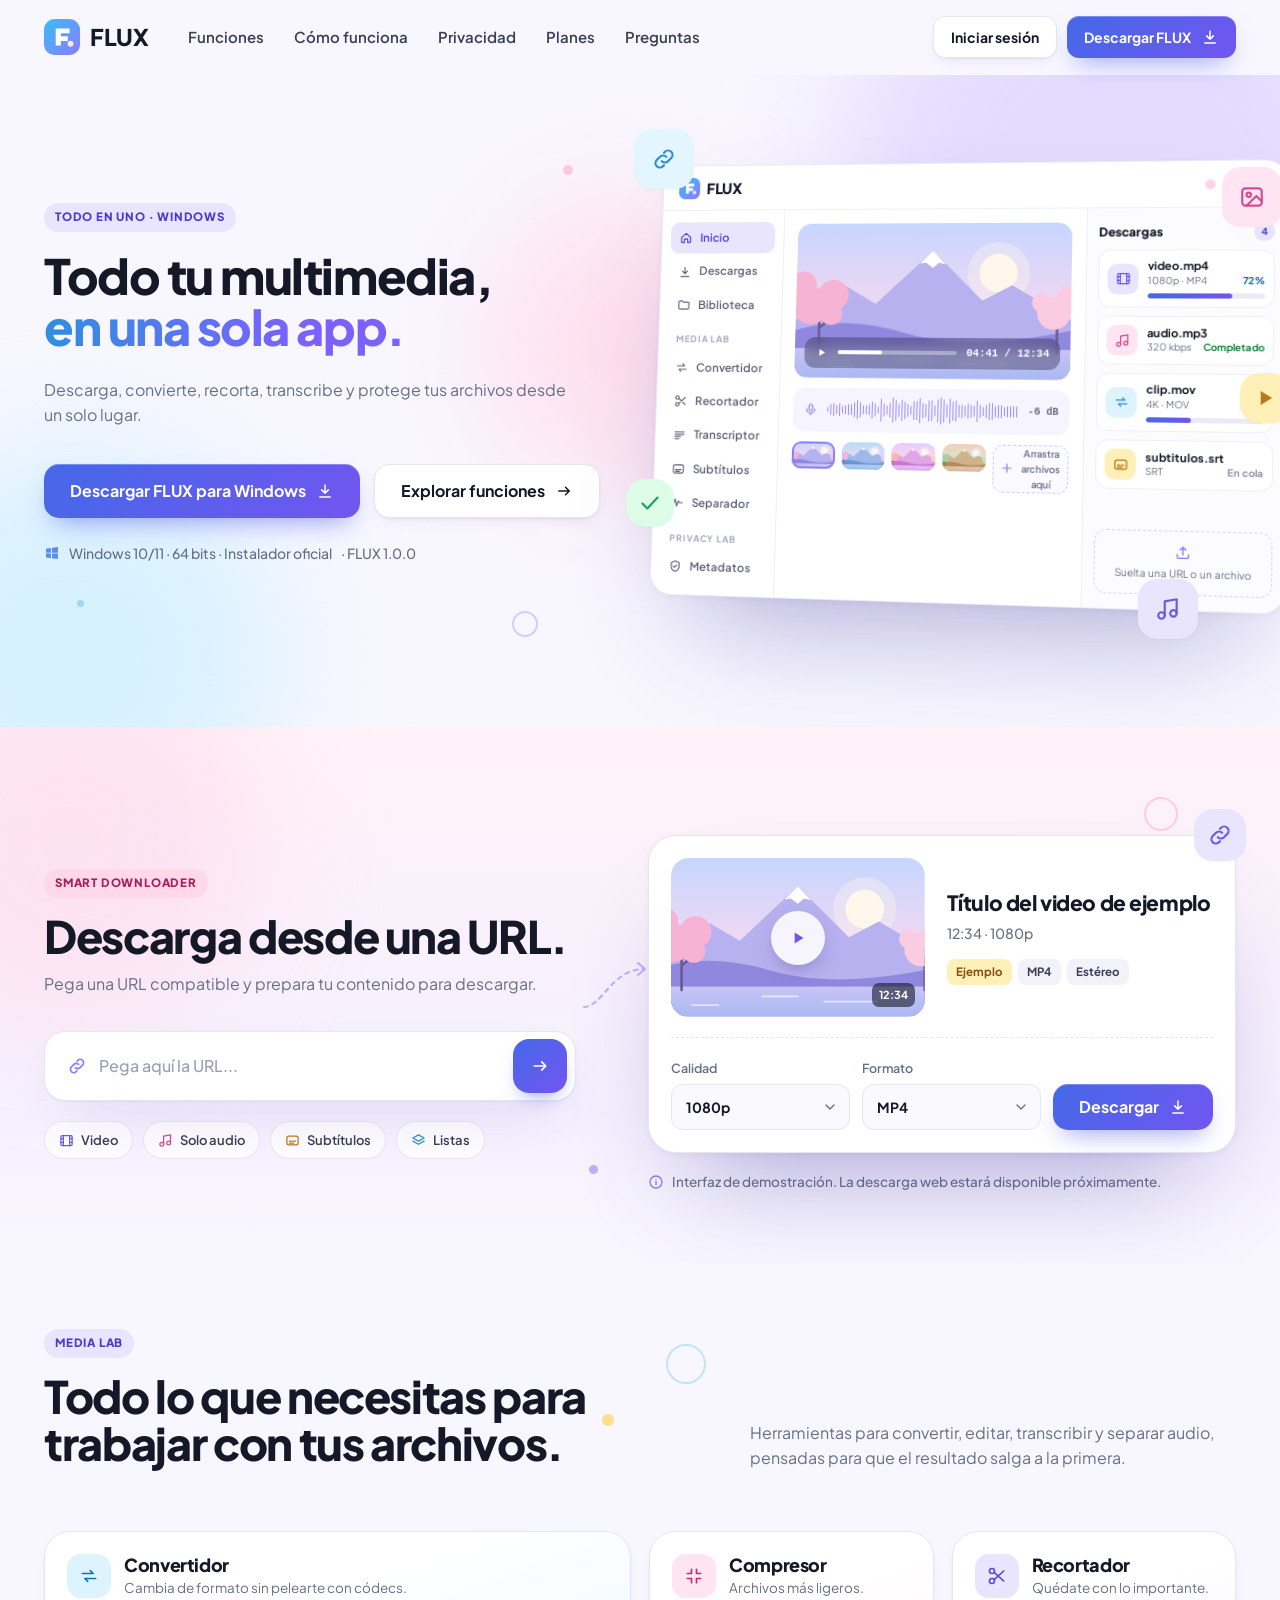
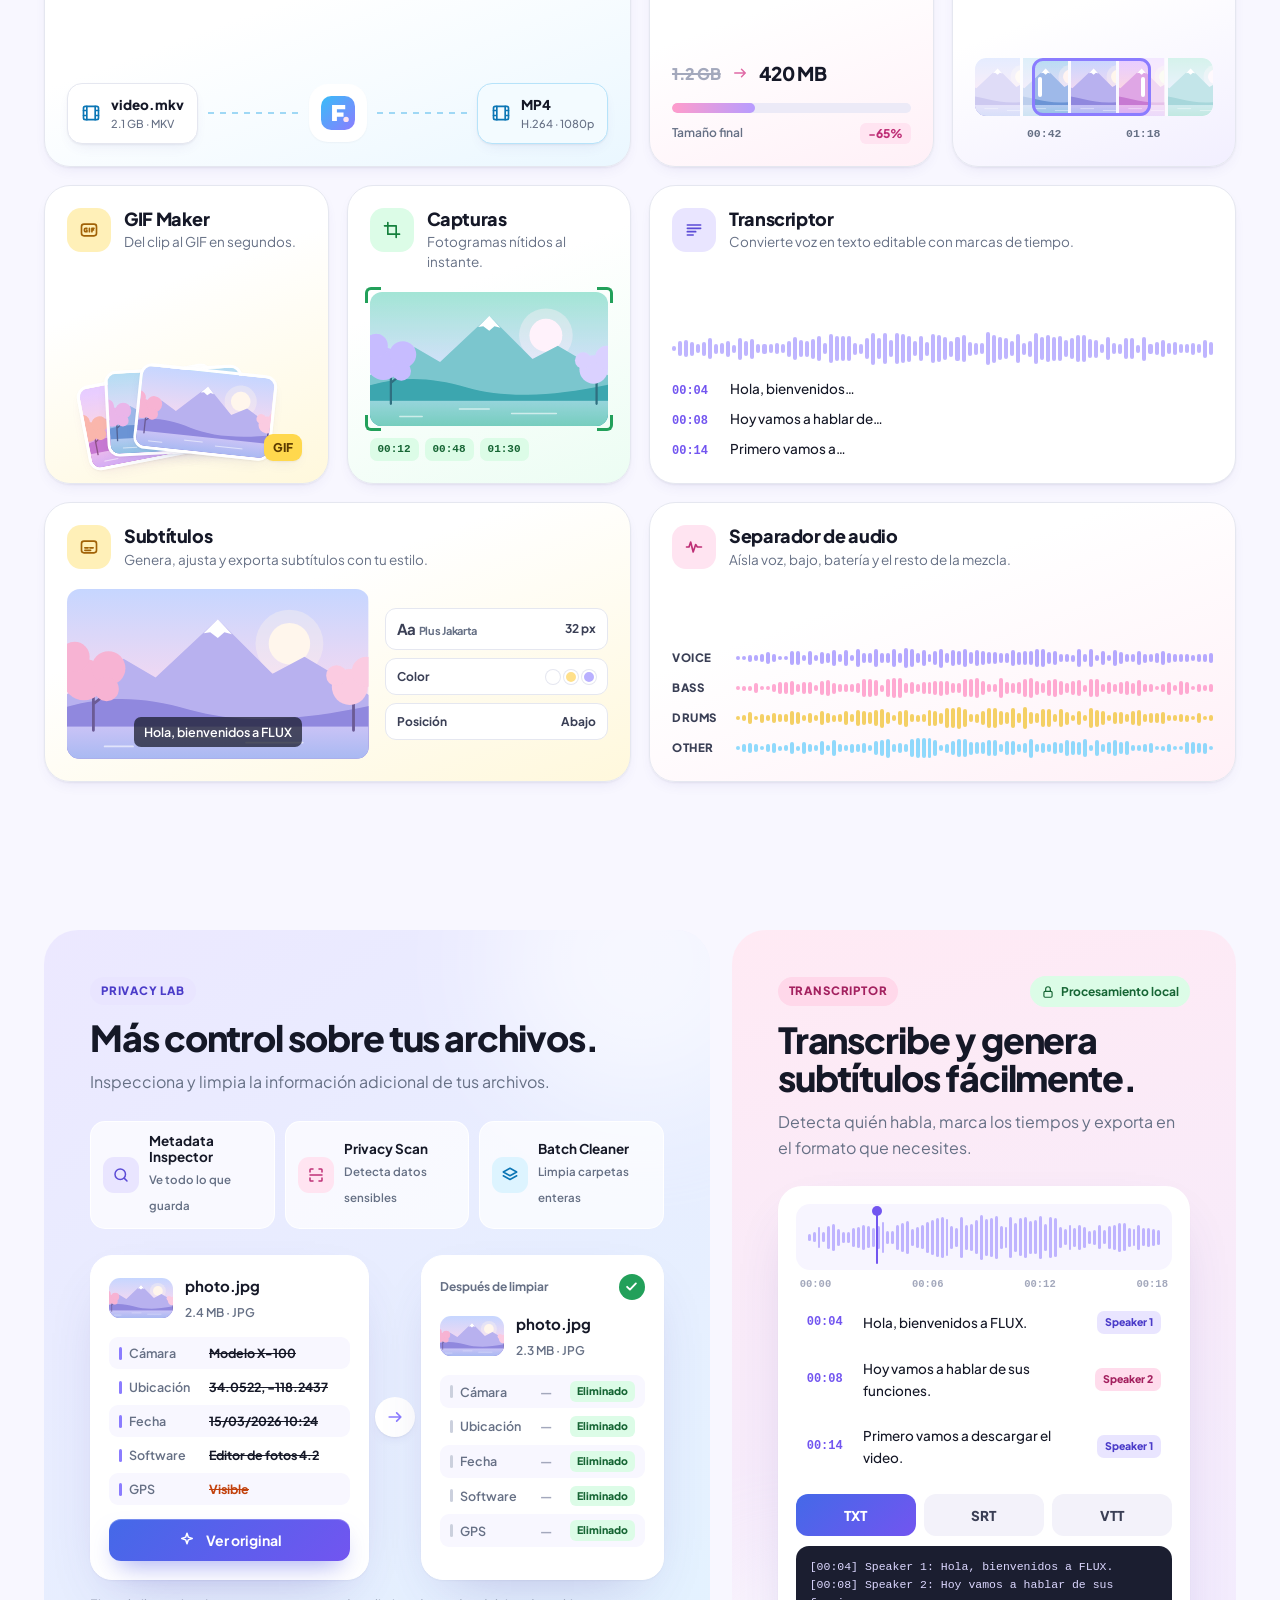
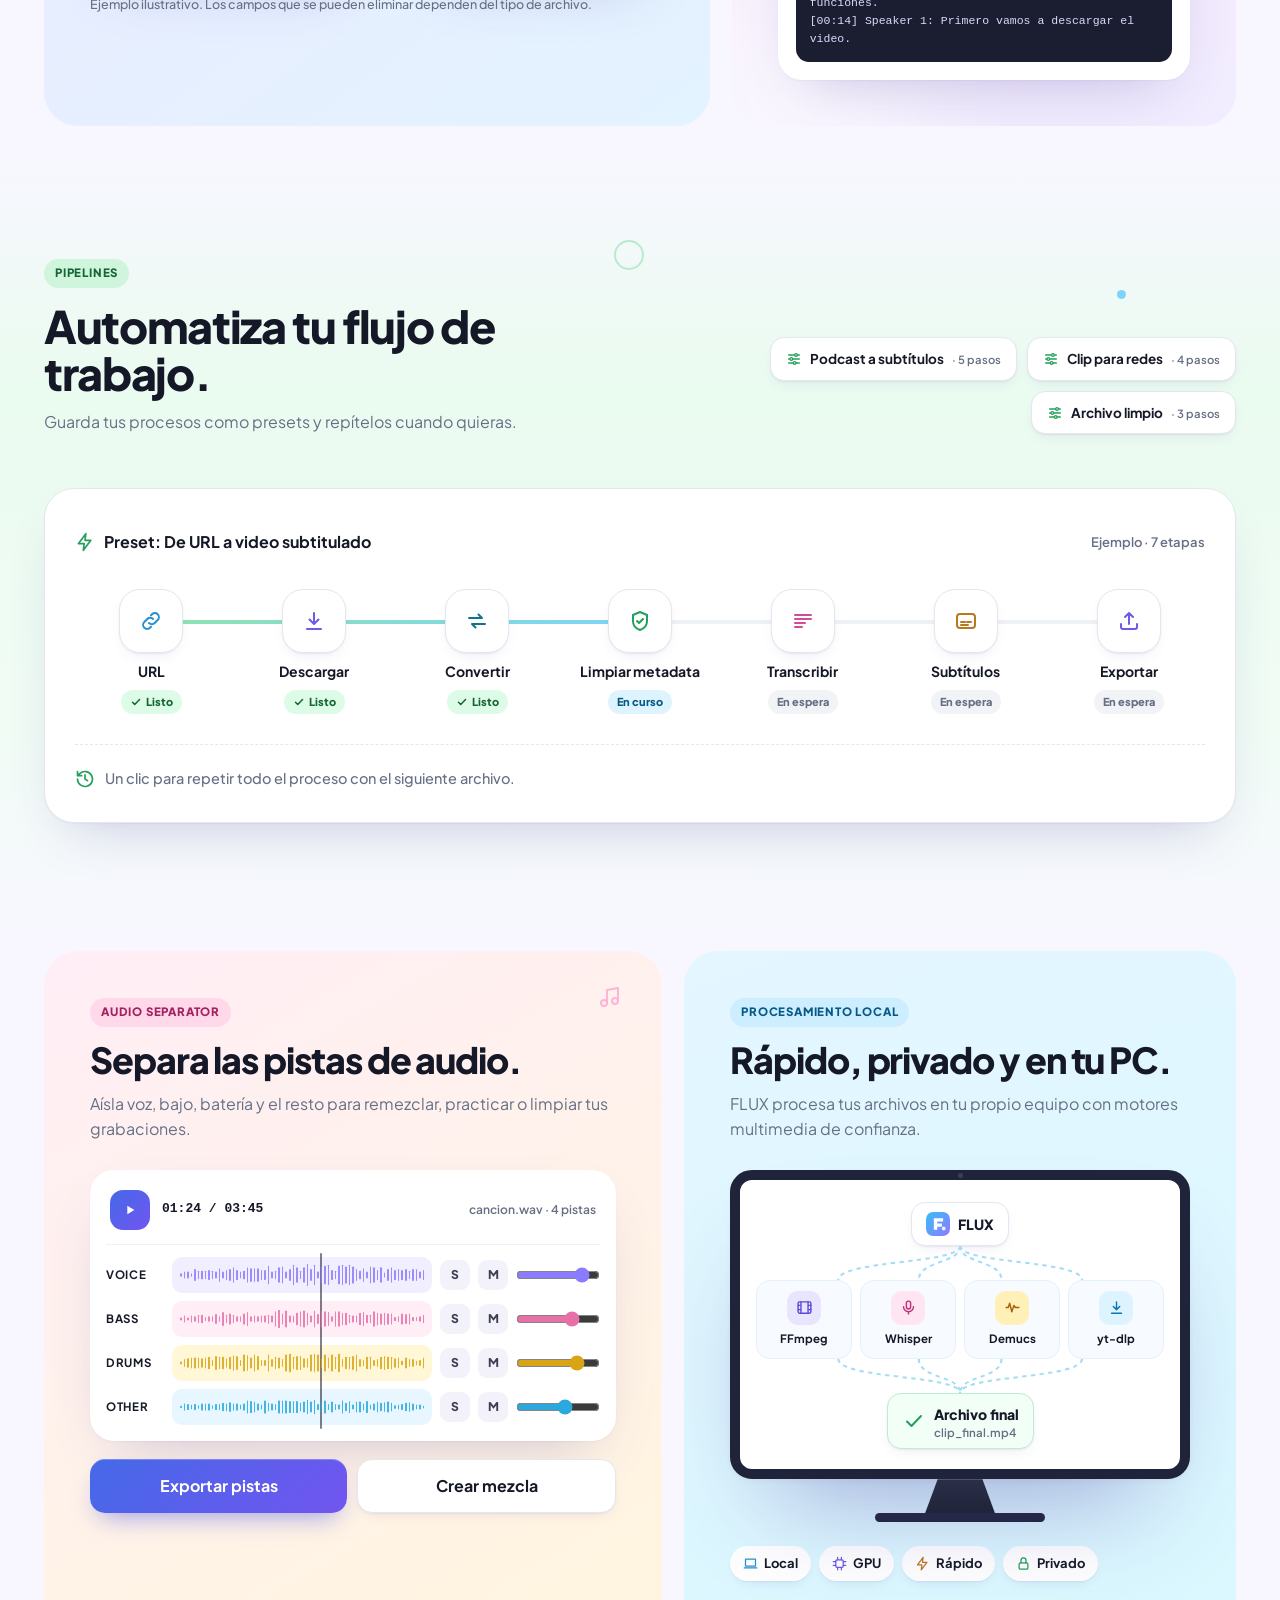
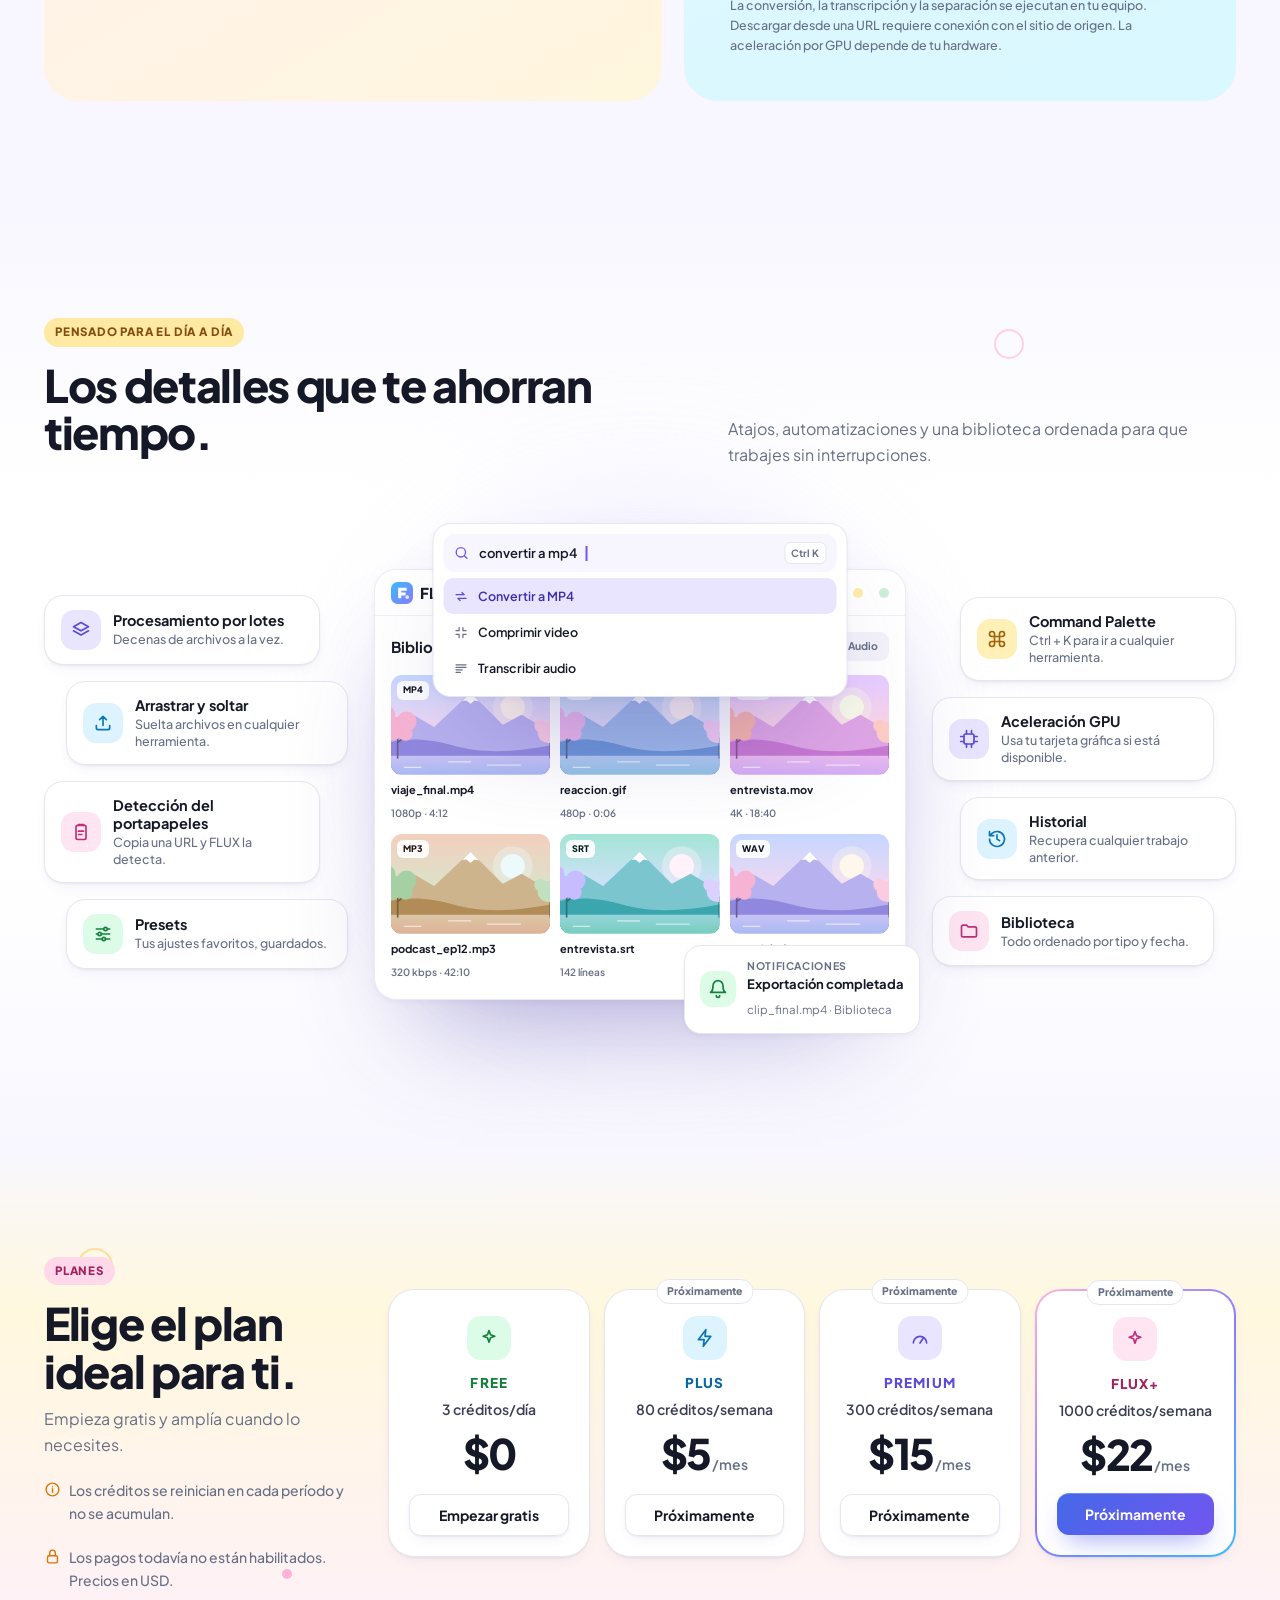
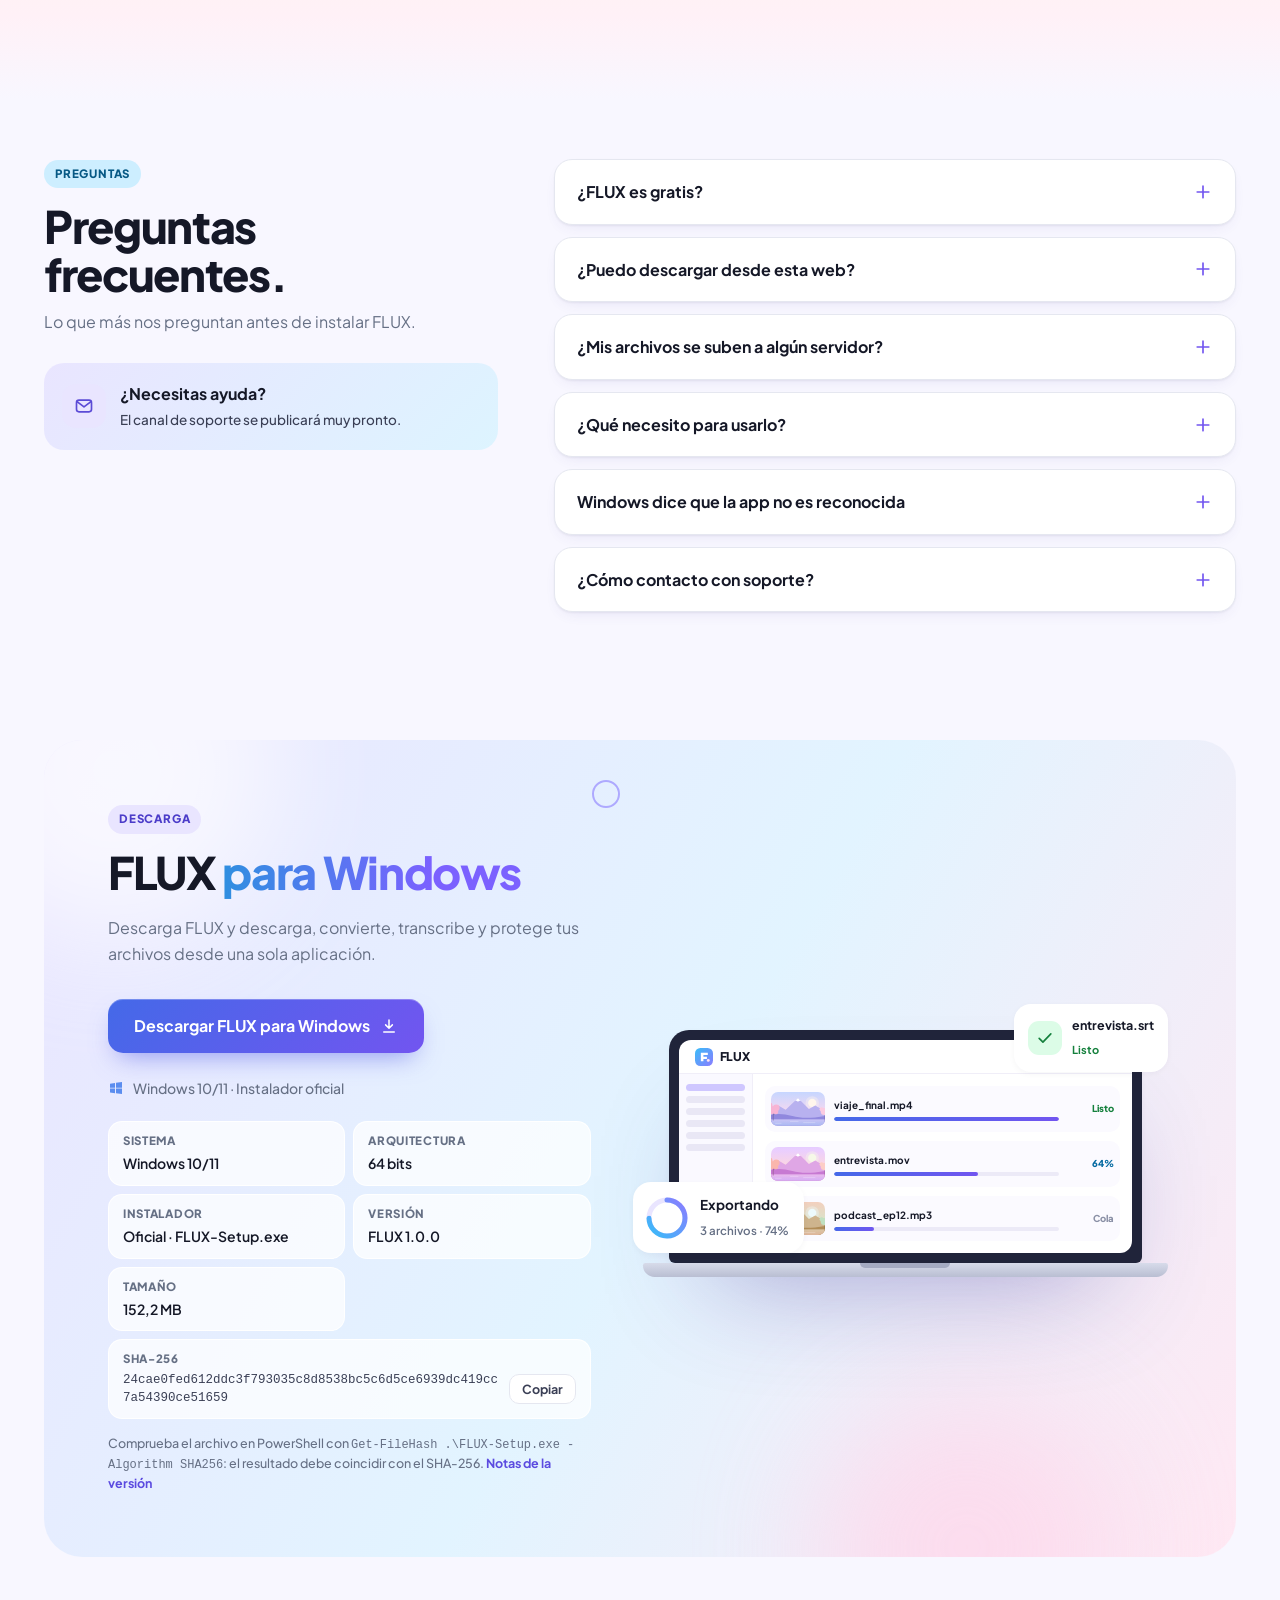
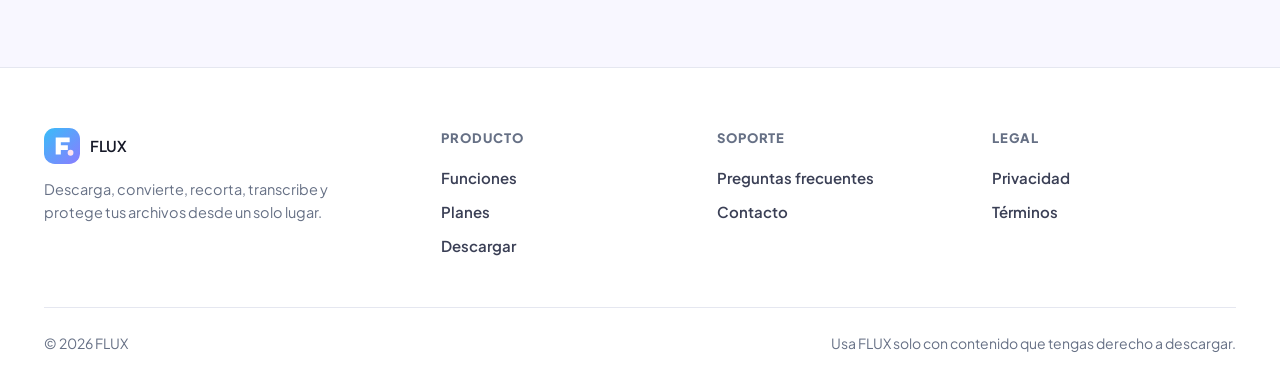
==== commit a06a91ec: "Descarga real de FLUX para Windows (Release pública) con versión, tamaño y SHA-256 - Botones de desc" ====
--- a/index.html
+++ b/index.html
@@ -98,7 +98,7 @@
     </nav>
     <div class="nav-cta">
       <button class="btn btn-light btn-sm login" type="button" data-toast="El inicio de sesión en la web llegará pronto. Por ahora, inicia sesión desde FLUX para Windows.">Iniciar sesión</button>
-      <a class="btn btn-primary btn-sm" data-download href="#" aria-label="Descargar FLUX"><span>Descargar FLUX</span><svg class="i" aria-hidden="true"><use href="#i-down"/></svg></a>
+      <a class="btn btn-primary btn-sm" data-download href="https://github.com/cristiancordova1207/flux-releases/releases/latest/download/FLUX-Setup.exe" aria-label="Descargar FLUX"><span>Descargar FLUX</span><svg class="i" aria-hidden="true"><use href="#i-down"/></svg></a>
       <button class="menu-btn" type="button" aria-label="Abrir menú" aria-expanded="false" aria-controls="menu"><svg class="i bars" aria-hidden="true"><use href="#i-menu"/></svg><svg class="i x" aria-hidden="true"><use href="#i-x"/></svg></button>
     </div>
   </div>
@@ -121,10 +121,10 @@
       <h1>Todo tu multimedia,<br><span class="grad-text">en una sola app.</span></h1>
       <p class="lede">Descarga, convierte, recorta, transcribe y protege tus archivos desde un solo lugar.</p>
       <div class="hero-actions">
-        <a class="btn btn-primary" data-download href="#">Descargar FLUX <svg class="i" aria-hidden="true"><use href="#i-down"/></svg></a>
+        <a class="btn btn-primary" data-download href="https://github.com/cristiancordova1207/flux-releases/releases/latest/download/FLUX-Setup.exe">Descargar FLUX para Windows <svg class="i" aria-hidden="true"><use href="#i-down"/></svg></a>
         <a class="btn btn-light" href="#funciones">Explorar funciones <svg class="i" aria-hidden="true"><use href="#i-arrow"/></svg></a>
       </div>
-      <p class="hero-meta"><svg class="i" aria-hidden="true"><use href="#i-windows"/></svg>Windows 10 / 11 · 64 bits</p>
+      <p class="hero-meta"><svg class="i" aria-hidden="true"><use href="#i-windows"/></svg>Windows 10/11 · 64 bits · Instalador oficial<span class="hero-ver" data-release="version"></span></p>
     </div>
 
     <div class="hero-art rv" style="--d:.08s" role="img" aria-label="Ventana de FLUX con reproductor de video, forma de onda, archivos recientes y panel de descargas en curso">
@@ -545,7 +545,7 @@
       <p class="plans-note"><svg class="i" aria-hidden="true"><use href="#i-lock"/></svg>Los pagos todavía no están habilitados. Precios en USD.</p>
     </div>
     <div class="plan-row">
-      <div class="plan rv"><span class="ic mint"><svg class="i" aria-hidden="true"><use href="#i-spark"/></svg></span><span class="pname" style="color:#15803D">FREE</span><span class="cred">3 créditos/día</span><span class="price">$0</span><a class="btn btn-light btn-sm" data-download href="#">Empezar gratis</a></div>
+      <div class="plan rv"><span class="ic mint"><svg class="i" aria-hidden="true"><use href="#i-spark"/></svg></span><span class="pname" style="color:#15803D">FREE</span><span class="cred">3 créditos/día</span><span class="price">$0</span><a class="btn btn-light btn-sm" data-download href="https://github.com/cristiancordova1207/flux-releases/releases/latest/download/FLUX-Setup.exe">Empezar gratis</a></div>
       <div class="plan rv" style="--d:.05s"><span class="soon">Próximamente</span><span class="ic sky"><svg class="i" aria-hidden="true"><use href="#i-bolt"/></svg></span><span class="pname" style="color:#0369A1">PLUS</span><span class="cred">80 créditos/semana</span><span class="price">$5<small> /mes</small></span><button class="btn btn-light btn-sm" type="button" data-toast="Los planes de pago todavía no están disponibles.">Próximamente</button></div>
       <div class="plan rv" style="--d:.1s"><span class="soon">Próximamente</span><span class="ic lav"><svg class="i" aria-hidden="true"><use href="#i-gauge"/></svg></span><span class="pname" style="color:#5B4BD6">PREMIUM</span><span class="cred">300 créditos/semana</span><span class="price">$15<small> /mes</small></span><button class="btn btn-light btn-sm" type="button" data-toast="Los planes de pago todavía no están disponibles.">Próximamente</button></div>
       <div class="plan top rv" style="--d:.15s"><span class="soon">Próximamente</span><span class="ic pink"><svg class="i" aria-hidden="true"><use href="#i-spark"/></svg></span><span class="pname" style="color:#A3215F">FLUX+</span><span class="cred">1000 créditos/semana</span><span class="price">$22<small> /mes</small></span><button class="btn btn-primary btn-sm" type="button" data-toast="Los planes de pago todavía no están disponibles.">Próximamente</button></div>
@@ -574,18 +574,27 @@
 </section>
 
 <!-- ================= CTA ================= -->
-<section class="cta-sec" aria-labelledby="cta-t">
+<section class="cta-sec" id="descargar" aria-labelledby="cta-t">
   <div class="wrap">
     <div class="cta-box rv">
       <div class="blob" style="width:340px;height:340px;background:#fff;top:-140px;left:-100px;opacity:.7"></div>
       <div class="blob" style="width:300px;height:300px;background:#FFD6EA;bottom:-140px;right:10%;opacity:.7"></div>
       <span class="ring" style="width:28px;height:28px;color:#8B7CFF;top:40px;left:46%"></span>
       <div>
-        <span class="tag">Empieza hoy</span>
-        <h2 id="cta-t">Tu flujo multimedia,<br><span class="grad-text">en un solo lugar.</span></h2>
-        <p class="lede">Descubre una forma más sencilla de trabajar con tus archivos.</p>
-        <a class="btn btn-primary" data-download href="#">Descargar FLUX <svg class="i" aria-hidden="true"><use href="#i-down"/></svg></a>
-        <p class="hero-meta"><svg class="i" aria-hidden="true"><use href="#i-windows"/></svg>Windows 10 / 11 · 64 bits</p>
+        <span class="tag">Descarga</span>
+        <h2 id="cta-t">FLUX <span class="grad-text">para Windows</span></h2>
+        <p class="lede">Descarga FLUX y descarga, convierte, transcribe y protege tus archivos desde una sola aplicación.</p>
+        <a class="btn btn-primary" data-download href="https://github.com/cristiancordova1207/flux-releases/releases/latest/download/FLUX-Setup.exe">Descargar FLUX para Windows <svg class="i" aria-hidden="true"><use href="#i-down"/></svg></a>
+        <p class="hero-meta"><svg class="i" aria-hidden="true"><use href="#i-windows"/></svg>Windows 10/11 · Instalador oficial</p>
+        <dl class="dl-info">
+          <div><dt>Sistema</dt><dd>Windows 10/11</dd></div>
+          <div><dt>Arquitectura</dt><dd>64 bits</dd></div>
+          <div><dt>Instalador</dt><dd>Oficial · FLUX-Setup.exe</dd></div>
+          <div><dt>Versión</dt><dd data-release="version">Última versión</dd></div>
+          <div><dt>Tamaño</dt><dd data-release="size">—</dd></div>
+          <div class="sha"><dt>SHA-256</dt><dd><code data-release="sha256">Consulta la página de la versión</code><button class="sha-copy" type="button" data-copy-sha hidden aria-label="Copiar SHA-256">Copiar</button></dd></div>
+        </dl>
+        <p class="fine">Comprueba el archivo en PowerShell con <code>Get-FileHash .\FLUX-Setup.exe -Algorithm SHA256</code>: el resultado debe coincidir con el SHA-256. <a href="https://github.com/cristiancordova1207/flux-releases/releases/latest" rel="noopener">Notas de la versión</a></p>
       </div>
       <div class="cta-art" role="img" aria-label="Portátil con FLUX exportando varios archivos">
         <div class="donec"><span class="ic mint"><svg class="i"><use href="#i-check"/></svg></span><div><b>entrevista.srt</b><small>Listo</small></div></div>
@@ -617,7 +626,7 @@
   <div class="wrap">
     <div class="foot">
       <div><a class="logo" href="#main" aria-label="FLUX, volver arriba"><svg aria-hidden="true"><use href="#logo"/></svg>FLUX</a><p>Descarga, convierte, recorta, transcribe y protege tus archivos desde un solo lugar.</p></div>
-      <nav aria-label="Producto"><h4>Producto</h4><a href="#funciones">Funciones</a><a href="#planes">Planes</a><a data-download href="#">Descargar</a></nav>
+      <nav aria-label="Producto"><h4>Producto</h4><a href="#funciones">Funciones</a><a href="#planes">Planes</a><a data-download href="https://github.com/cristiancordova1207/flux-releases/releases/latest/download/FLUX-Setup.exe">Descargar</a></nav>
       <nav aria-label="Soporte"><h4>Soporte</h4><a href="#preguntas">Preguntas frecuentes</a><a href="#contacto">Contacto</a></nav>
       <nav aria-label="Legal"><h4>Legal</h4><a href="privacidad.html">Privacidad</a><a href="terminos.html">Términos</a></nav>
     </div>
--- a/styles.css
+++ b/styles.css
@@ -498,6 +498,20 @@
 .cta-box { position: relative; overflow: hidden; isolation: isolate; border-radius: 38px; padding: 64px; display: grid; grid-template-columns: minmax(0,.95fr) minmax(0,1.05fr); gap: 48px; align-items: center; background: linear-gradient(120deg, #EAE5FF 0%, #E2F4FF 52%, #FFE8F3 100%); }
 .cta-box .lede { margin: 20px 0 32px; }
 .cta-art { position: relative; padding: 20px 30px 10px; }
+/* Descarga: datos reales del instalador (release.json) */
+.hero-ver:not(:empty)::before { content: " · "; }
+.dl-info { display: grid; grid-template-columns: repeat(2, minmax(0, 1fr)); gap: 8px; margin: 22px 0 0; max-width: 560px; }
+.dl-info > div { padding: 10px 14px; border-radius: 14px; background: rgba(255,255,255,.72); border: 1px solid rgba(255,255,255,.9); }
+.dl-info dt { font-size: 11.5px; font-weight: 800; letter-spacing: .06em; text-transform: uppercase; color: var(--muted); }
+.dl-info dd { margin: 2px 0 0; font-size: 14px; font-weight: 600; color: var(--ink); }
+.dl-info .sha { grid-column: 1 / -1; }
+.dl-info .sha dd { display: flex; align-items: center; gap: 10px; }
+.dl-info code { font: 500 12.5px/1.5 ui-monospace, "JetBrains Mono", Consolas, monospace; overflow-wrap: anywhere; color: var(--ink-2); }
+.sha-copy { flex: none; height: 30px; padding: 0 12px; border-radius: 10px; border: 1px solid var(--line); background: #fff; font: 700 12.5px "Plus Jakarta Sans", system-ui, sans-serif; color: var(--ink-2); cursor: pointer; }
+.sha-copy:hover { color: var(--ink); }
+.cta-box .fine code { font: 500 12px ui-monospace, Consolas, monospace; overflow-wrap: anywhere; }
+.cta-box .fine a { color: #5B4BE0; font-weight: 700; }
+@media (max-width: 600px) { .dl-info { grid-template-columns: 1fr; } }
 .laptop .lid { background: #20243A; border-radius: 20px 20px 6px 6px; padding: 10px; box-shadow: var(--shadow-lg); }
 .laptop .lid .win { border-radius: 12px; box-shadow: none; border: 0; }
 .laptop .deck { height: 14px; margin: 0 -26px; border-radius: 3px 3px 14px 14px; background: linear-gradient(#D7DBEA, #B9BED2); position: relative; }
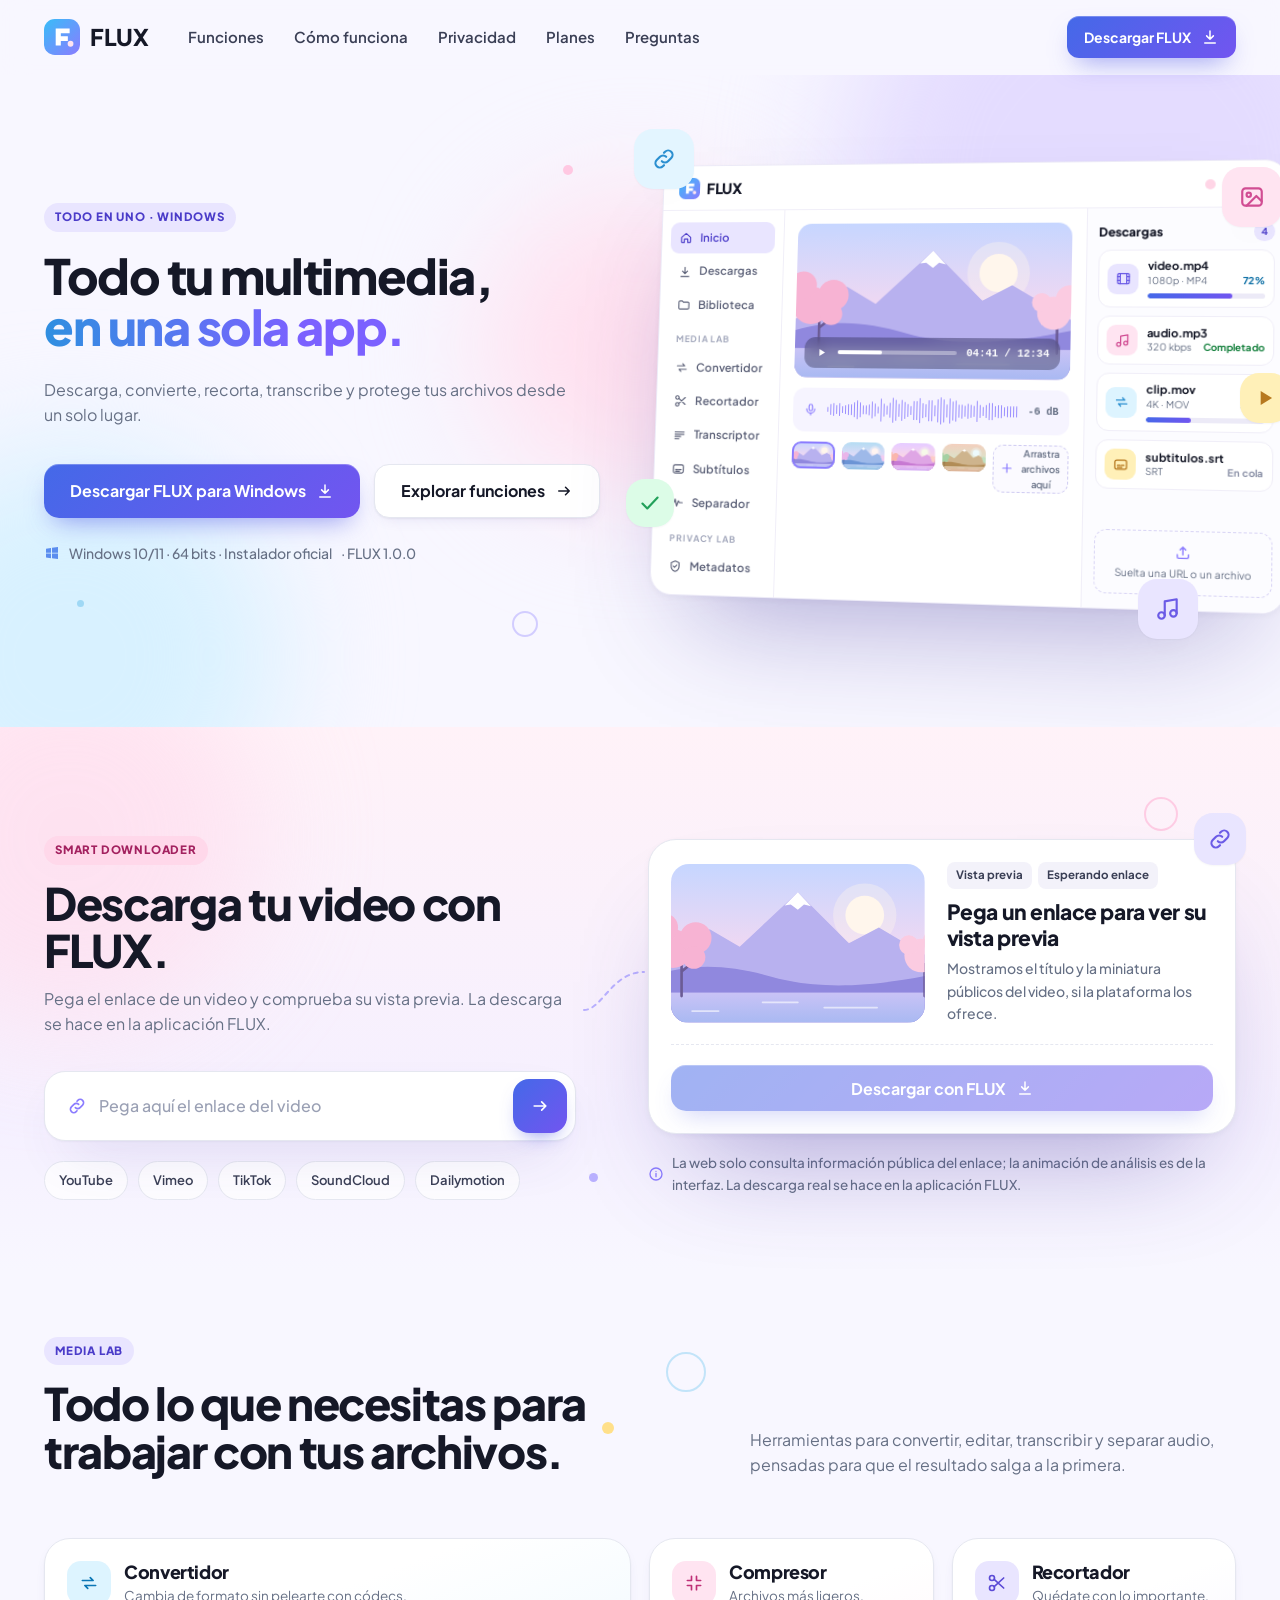
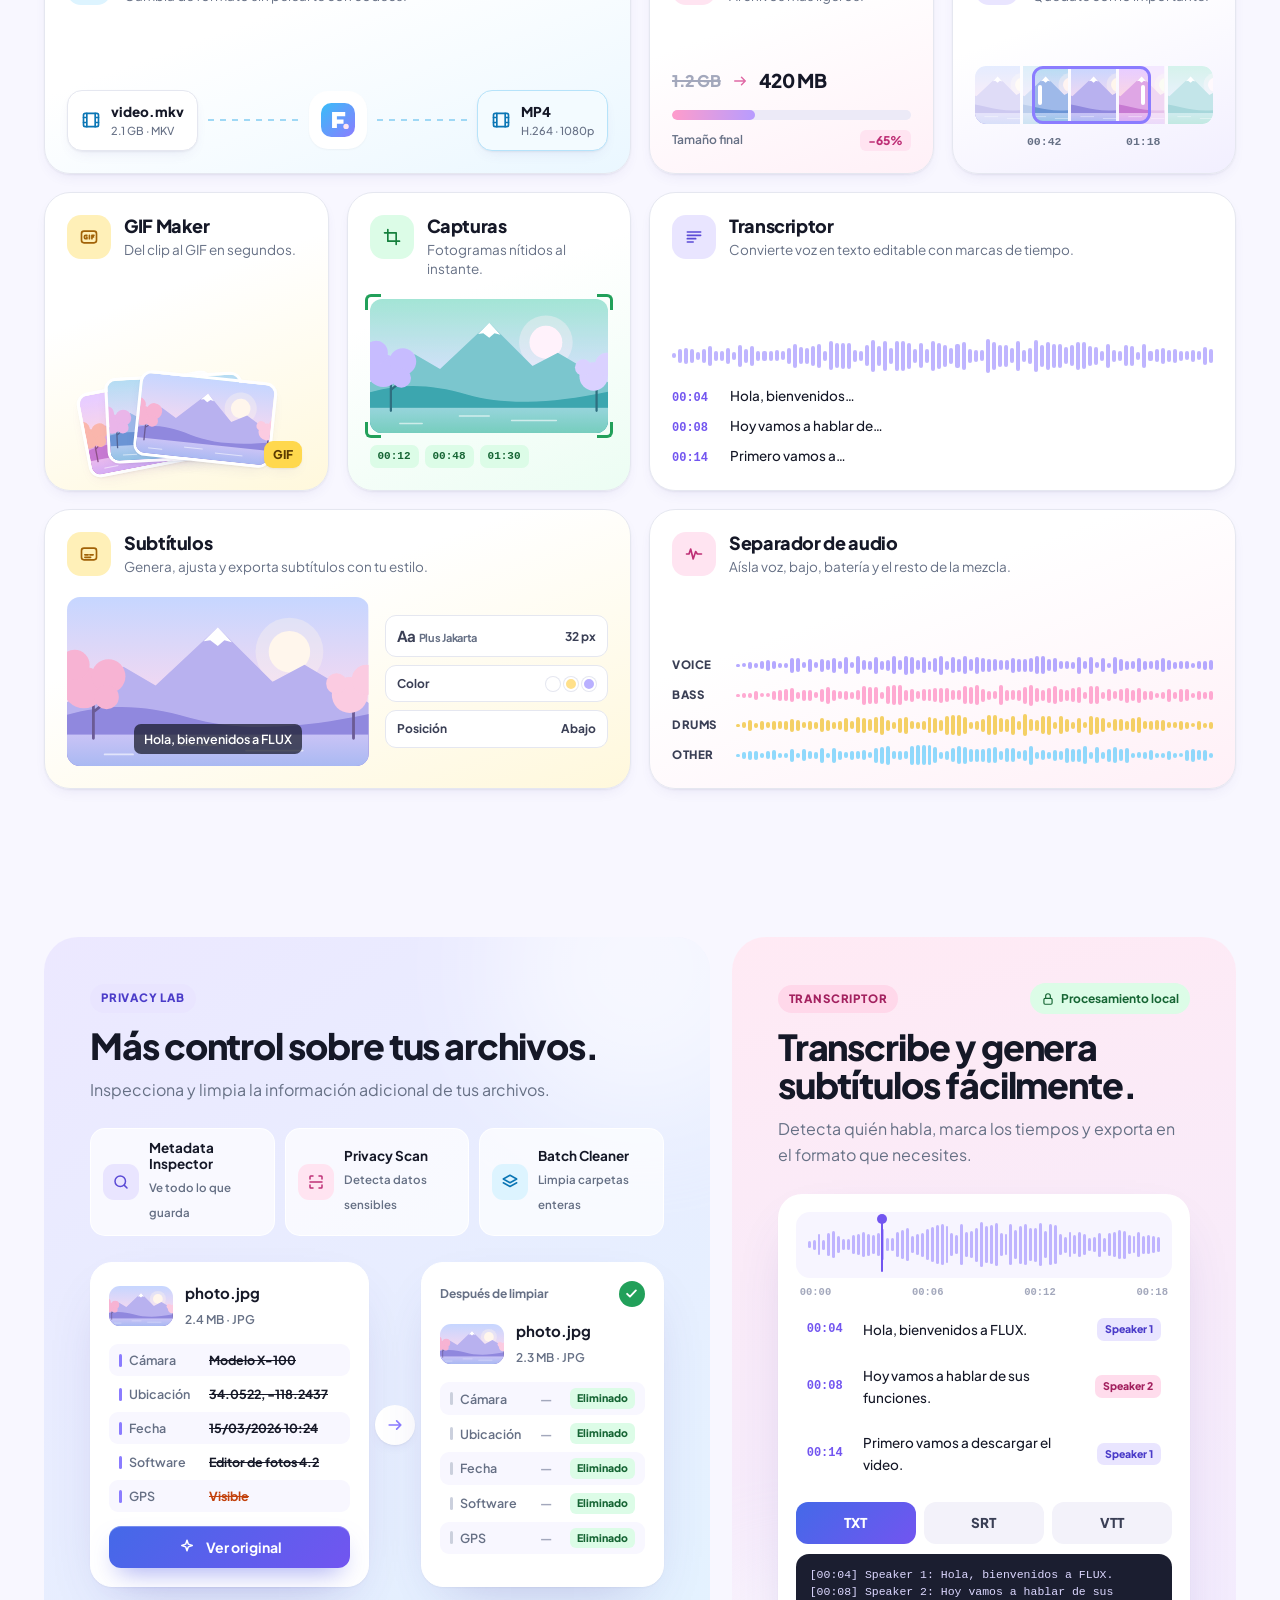
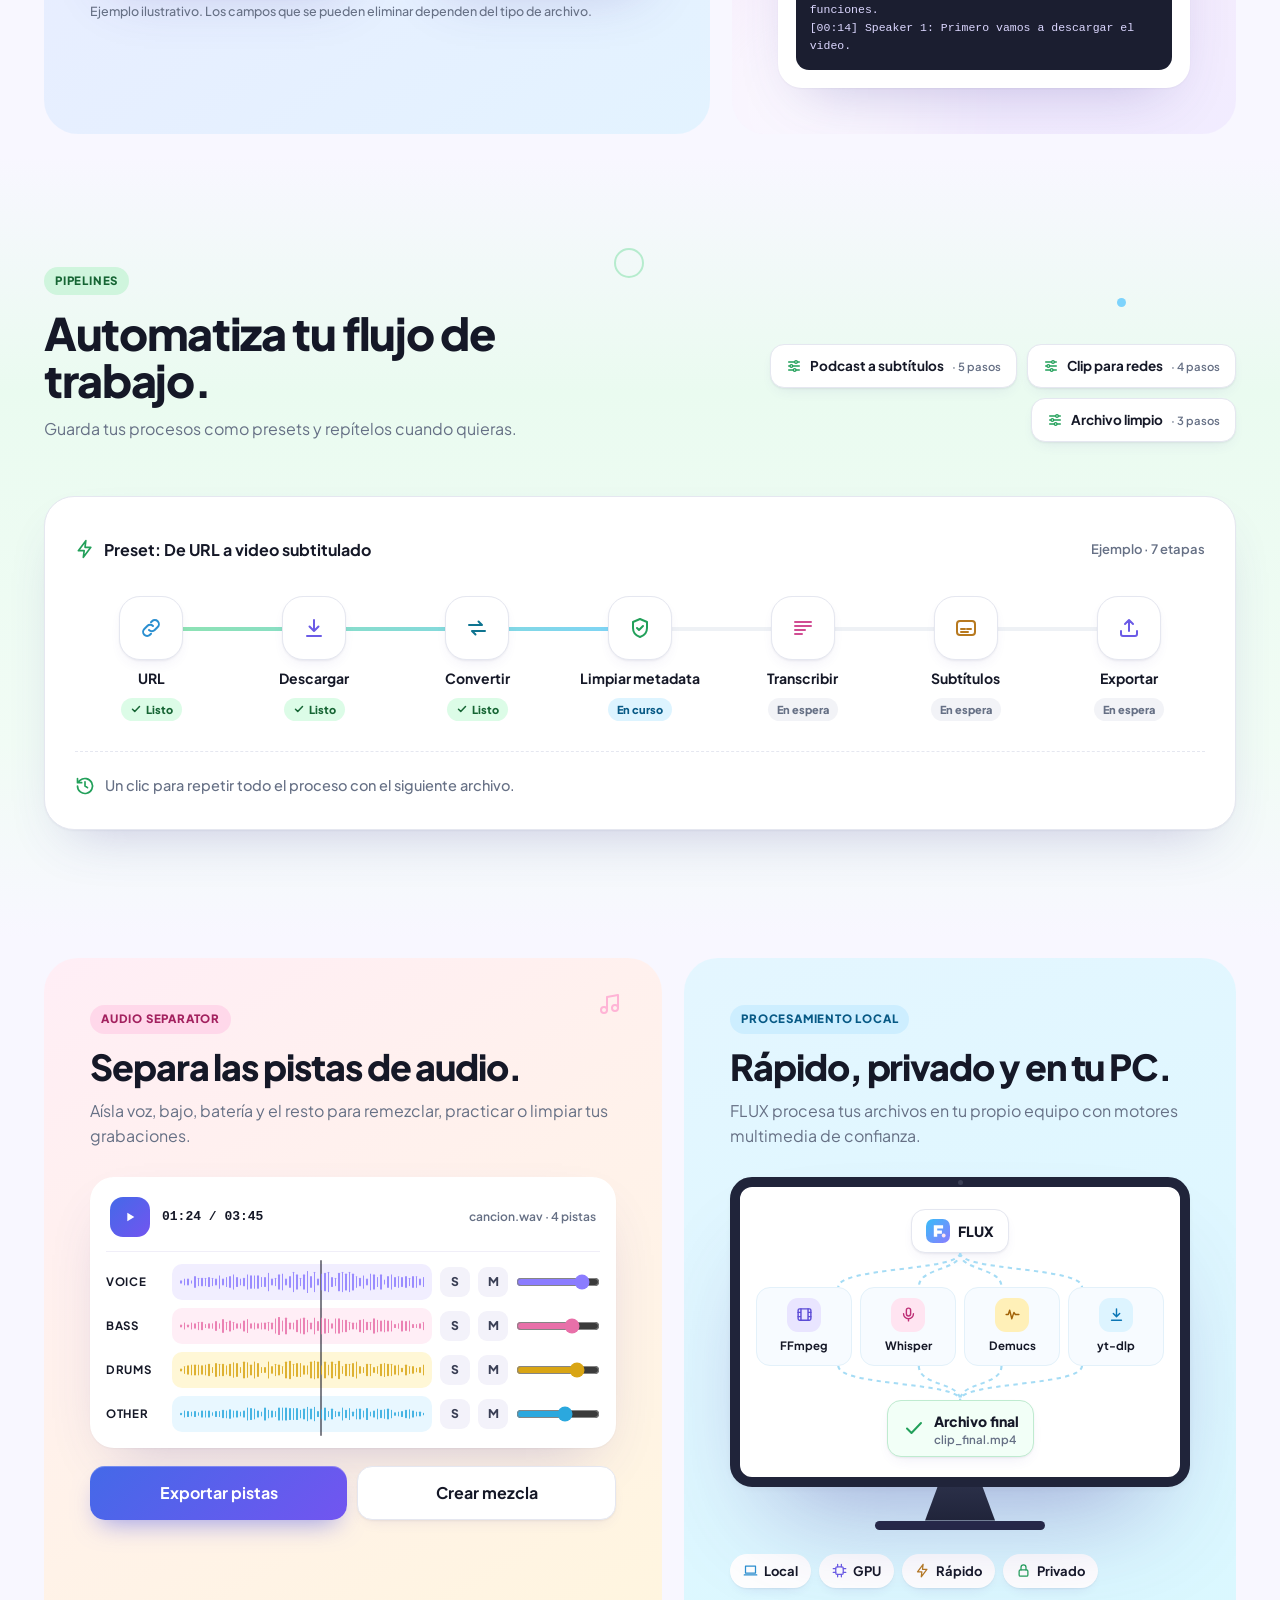
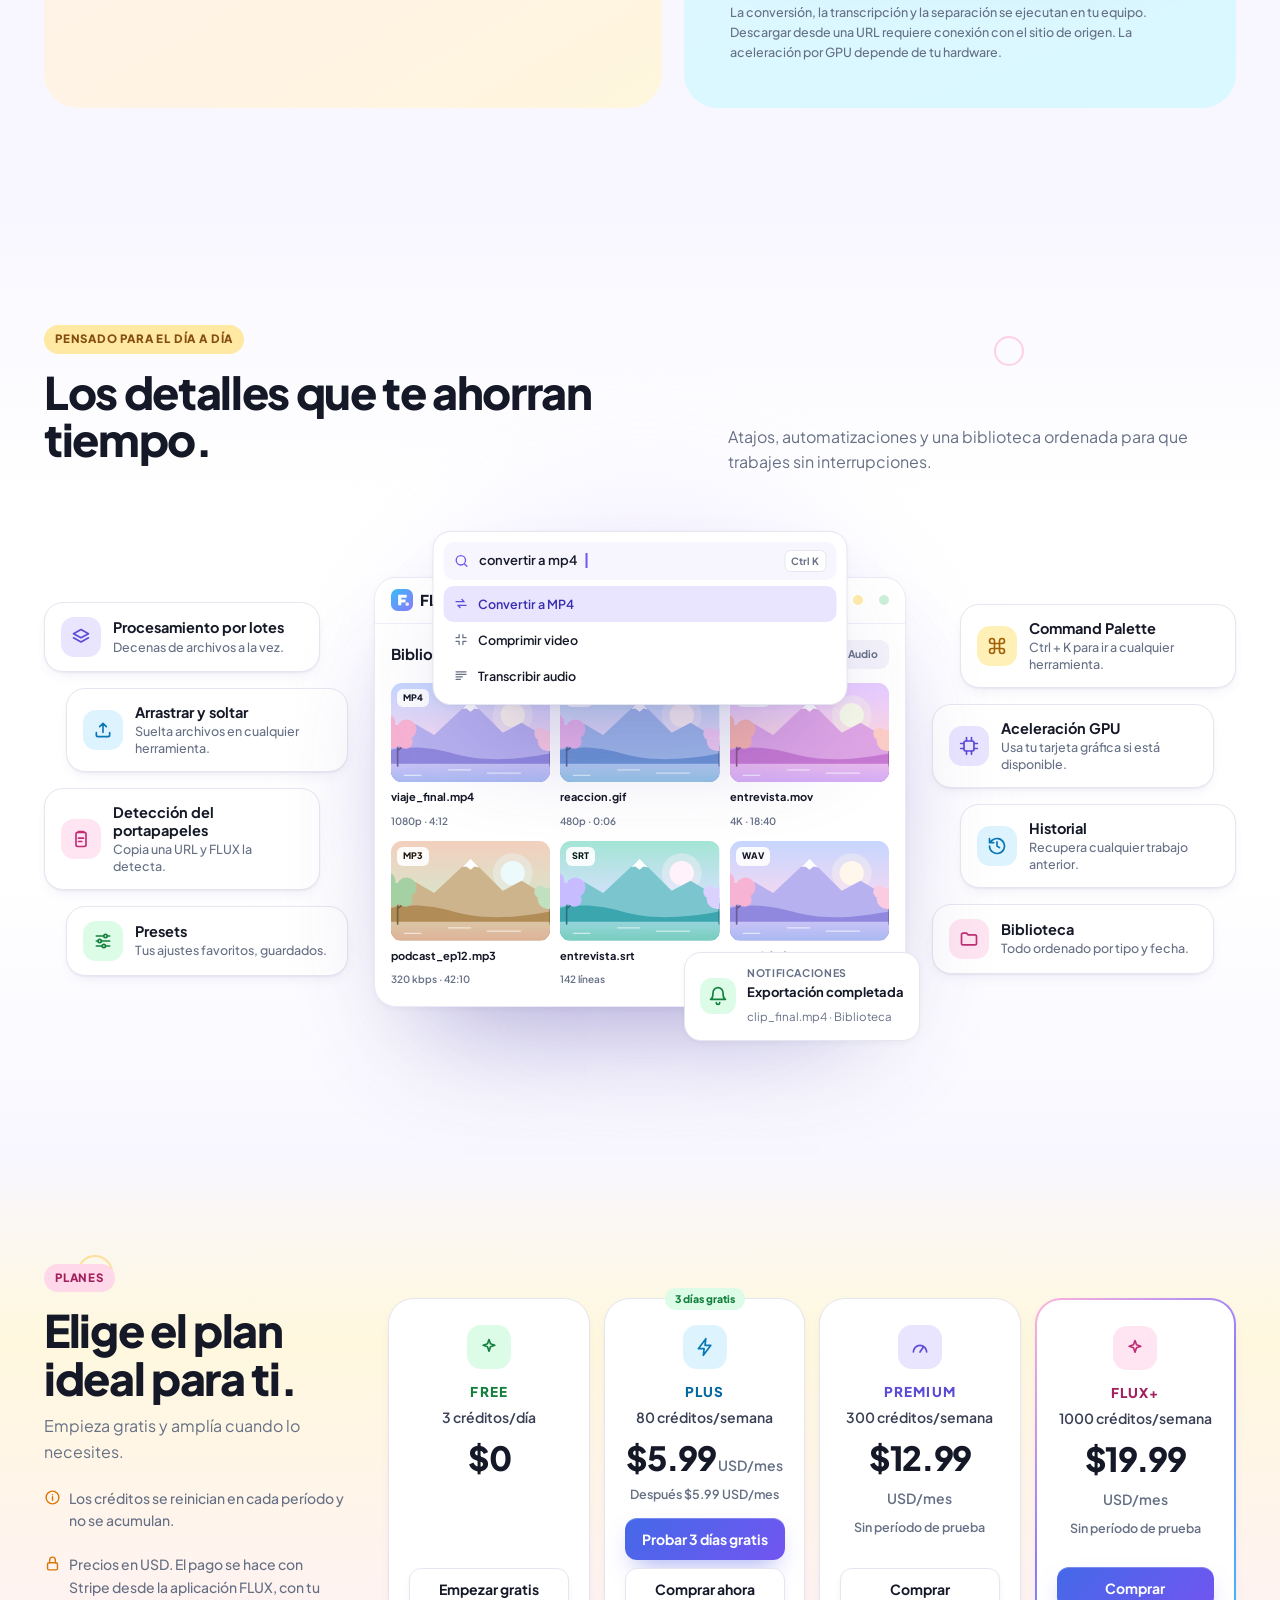
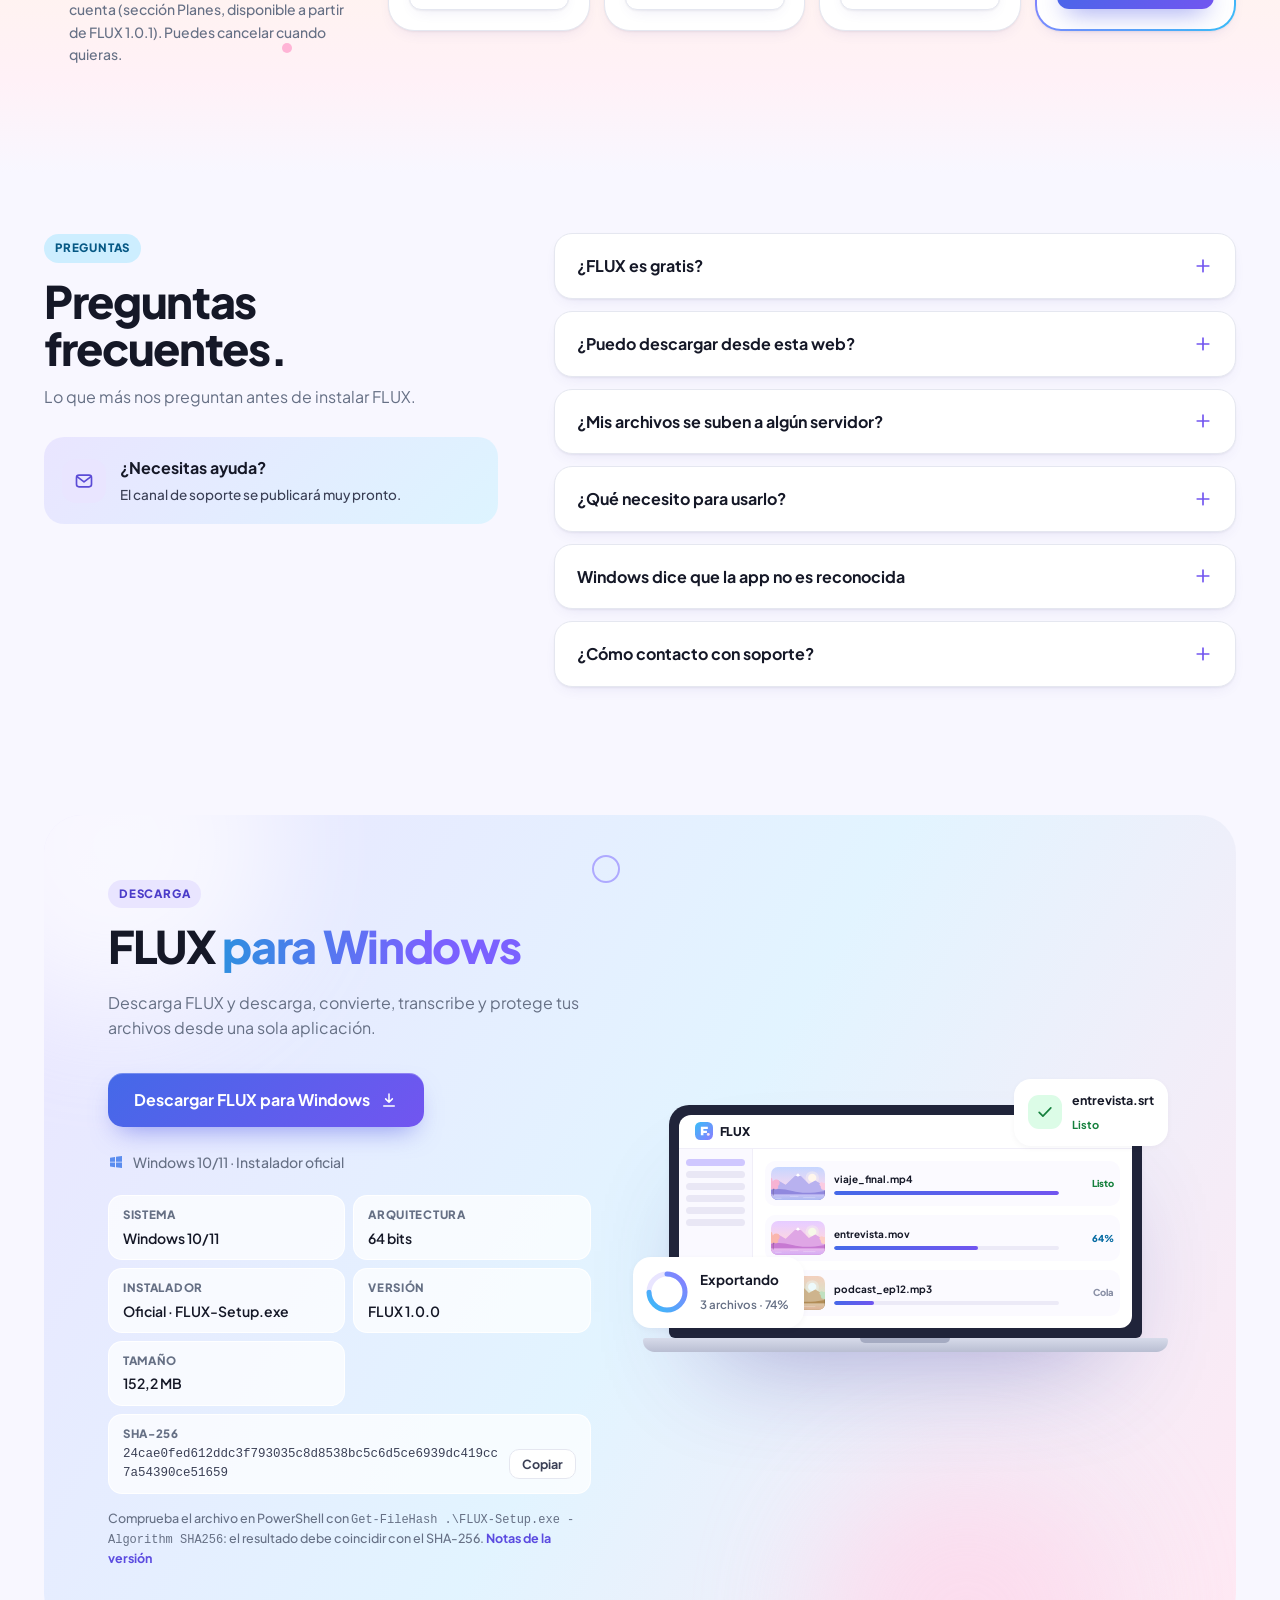
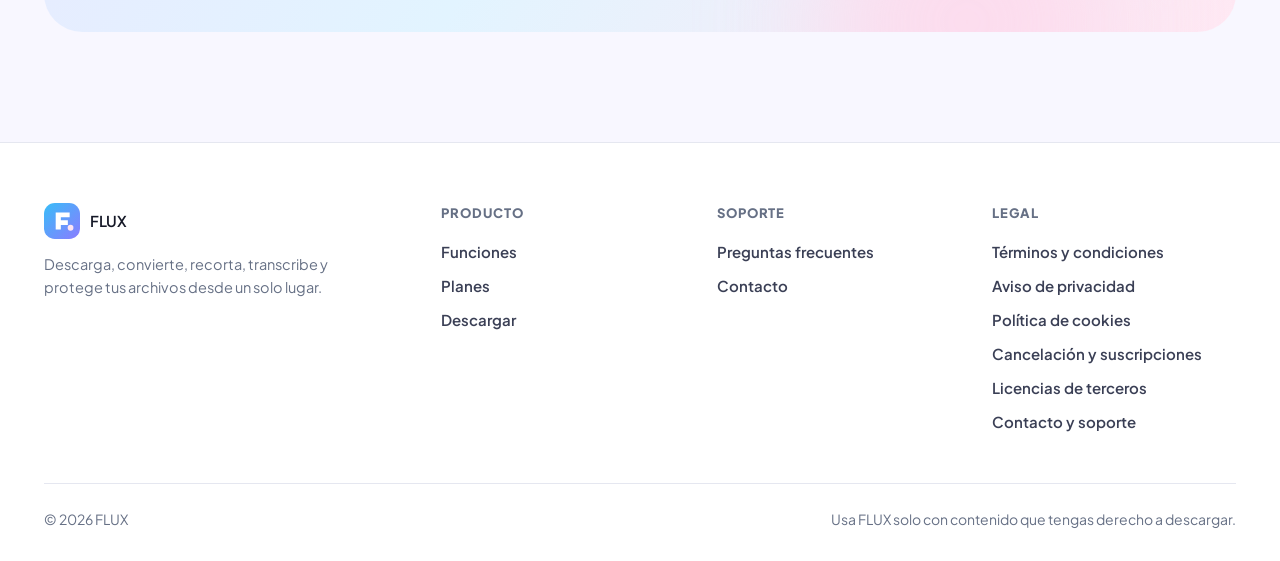
==== commit 113b5b86: "Vista previa real de enlaces, planes con precios, páginas legales y cabeceras de seguridad - functio" ====
--- a/index.html
+++ b/index.html
@@ -94,10 +94,8 @@
       <a href="#privacidad">Privacidad</a>
       <a href="#planes">Planes</a>
       <a href="#preguntas">Preguntas</a>
-      <button class="m-only" type="button" data-toast="El inicio de sesión en la web llegará pronto. Por ahora, inicia sesión desde FLUX para Windows.">Iniciar sesión</button>
     </nav>
     <div class="nav-cta">
-      <button class="btn btn-light btn-sm login" type="button" data-toast="El inicio de sesión en la web llegará pronto. Por ahora, inicia sesión desde FLUX para Windows.">Iniciar sesión</button>
       <a class="btn btn-primary btn-sm" data-download href="https://github.com/cristiancordova1207/flux-releases/releases/latest/download/FLUX-Setup.exe" aria-label="Descargar FLUX"><span>Descargar FLUX</span><svg class="i" aria-hidden="true"><use href="#i-down"/></svg></a>
       <button class="menu-btn" type="button" aria-label="Abrir menú" aria-expanded="false" aria-controls="menu"><svg class="i bars" aria-hidden="true"><use href="#i-menu"/></svg><svg class="i x" aria-hidden="true"><use href="#i-x"/></svg></button>
     </div>
@@ -186,44 +184,39 @@
   <div class="wrap dlr-grid">
     <div class="rv">
       <span class="tag pink">Smart Downloader</span>
-      <h2 id="dlr-t">Descarga desde una URL.</h2>
-      <p class="lede">Pega una URL compatible y prepara tu contenido para descargar.</p>
+      <h2 id="dlr-t">Descarga tu video con FLUX.</h2>
+      <p class="lede">Pega el enlace de un video y comprueba su vista previa. La descarga se hace en la aplicación FLUX.</p>
       <form class="url-form" id="urlForm" novalidate>
         <svg class="i" aria-hidden="true"><use href="#i-link"/></svg>
-        <label class="sr" for="url">URL del contenido</label>
-        <input id="url" type="url" inputmode="url" placeholder="Pega aquí la URL..." autocomplete="off">
-        <button class="go" type="submit" aria-label="Analizar URL (demostración)"><svg class="i" aria-hidden="true"><use href="#i-arrow"/></svg></button>
+        <label class="sr" for="url">Enlace del video</label>
+        <input id="url" type="url" inputmode="url" placeholder="Pega aquí el enlace del video" autocomplete="off" maxlength="2048" required>
+        <button class="go" type="submit" aria-label="Detectar video"><svg class="i" aria-hidden="true"><use href="#i-arrow"/></svg></button>
       </form>
       <div class="hints">
-        <span class="chip"><svg class="i" style="color:#6B5BE6" aria-hidden="true"><use href="#i-film"/></svg>Video</span>
-        <span class="chip"><svg class="i" style="color:#D14D93" aria-hidden="true"><use href="#i-music"/></svg>Solo audio</span>
-        <span class="chip"><svg class="i" style="color:#B7791F" aria-hidden="true"><use href="#i-sub"/></svg>Subtítulos</span>
-        <span class="chip"><svg class="i" style="color:#2B8FD0" aria-hidden="true"><use href="#i-layers"/></svg>Listas</span>
+        <span class="chip">YouTube</span><span class="chip">Vimeo</span><span class="chip">TikTok</span><span class="chip">SoundCloud</span><span class="chip">Dailymotion</span>
       </div>
     </div>
 
     <div class="result-wrap rv" style="--d:.08s">
-      <svg class="curve" viewBox="0 0 70 60" fill="none" aria-hidden="true"><path d="M2 50C20 50 30 12 62 12" stroke="currentColor" stroke-width="2" stroke-dasharray="4 5" stroke-linecap="round"/><path d="m56 6 7 6-7 6" stroke="currentColor" stroke-width="2" stroke-linecap="round" stroke-linejoin="round"/></svg>
+      <svg class="curve" viewBox="0 0 70 60" fill="none" aria-hidden="true"><path d="M2 50C20 50 30 12 62 12" stroke="currentColor" stroke-width="2" stroke-dasharray="4 5" stroke-linecap="round"/></svg>
       <div class="float hide-m" style="top:-26px;right:-10px;background:#E9E5FF;color:#6B5BE6;width:52px;height:52px" aria-hidden="true"><svg class="i"><use href="#i-link"/></svg></div>
       <div class="result" id="result" aria-live="polite">
         <div class="result-inner">
           <div class="result-top">
-            <div class="thumb-lg"><svg class="scene" aria-hidden="true"><use href="#scene"/></svg><span class="play" aria-hidden="true"><svg class="i"><use href="#i-play"/></svg></span><span class="dur">12:34</span></div>
+            <div class="thumb-lg" id="dThumb"><svg class="scene" aria-hidden="true"><use href="#scene"/></svg></div>
             <div>
-              <h3>Título del video de ejemplo</h3>
-              <p class="meta">12:34 · 1080p</p>
-              <div class="badges"><span class="badge demo">Ejemplo</span><span class="badge">MP4</span><span class="badge">Estéreo</span></div>
+              <div class="badges" style="margin:0 0 10px"><span class="badge" id="dPlatform">Vista previa</span><span class="badge" id="dState">Esperando enlace</span></div>
+              <h3 id="dTitle">Pega un enlace para ver su vista previa</h3>
+              <p class="meta" id="dMeta">Mostramos el título y la miniatura públicos del video, si la plataforma los ofrece.</p>
             </div>
           </div>
-          <div class="opts">
-            <div class="field"><label for="q">Calidad</label><div class="select"><select id="q"><option>1080p</option><option>720p</option><option>480p</option><option>Solo audio</option></select><svg class="i" aria-hidden="true"><use href="#i-chev"/></svg></div></div>
-            <div class="field"><label for="f">Formato</label><div class="select"><select id="f"><option>MP4</option><option>WEBM</option><option>MP3</option><option>WAV</option></select><svg class="i" aria-hidden="true"><use href="#i-chev"/></svg></div></div>
-            <button class="btn btn-primary" type="button" data-toast="Interfaz de demostración. La descarga web estará disponible próximamente.">Descargar <svg class="i" aria-hidden="true"><use href="#i-down"/></svg></button>
-          </div>
-        </div>
-        <div class="scan" aria-hidden="true"><span><i class="spin"></i>Analizando URL…</span></div>
-      </div>
-      <p class="demo-note"><svg class="i" aria-hidden="true"><use href="#i-info"/></svg>Interfaz de demostración. La descarga web estará disponible próximamente.</p>
+          <div class="opts opts-one">
+            <button class="btn btn-primary" id="dDownload" type="button" disabled>Descargar con FLUX <svg class="i" aria-hidden="true"><use href="#i-down"/></svg></button>
+          </div>
+        </div>
+        <div class="scan" aria-hidden="true"><span><i class="spin"></i><b id="dStage">Analizando enlace…</b></span></div>
+      </div>
+      <p class="demo-note"><svg class="i" aria-hidden="true"><use href="#i-info"/></svg>La web solo consulta información pública del enlace; la animación de análisis es de la interfaz. La descarga real se hace en la aplicación FLUX.</p>
     </div>
   </div>
 </section>
@@ -542,13 +535,13 @@
       <h2 id="plans-t">Elige el plan ideal para ti.</h2>
       <p class="lede">Empieza gratis y amplía cuando lo necesites.</p>
       <p class="plans-note"><svg class="i" aria-hidden="true"><use href="#i-info"/></svg>Los créditos se reinician en cada período y no se acumulan.</p>
-      <p class="plans-note"><svg class="i" aria-hidden="true"><use href="#i-lock"/></svg>Los pagos todavía no están habilitados. Precios en USD.</p>
+      <p class="plans-note"><svg class="i" aria-hidden="true"><use href="#i-lock"/></svg>Precios en USD. El pago se hace con Stripe desde la aplicación FLUX, con tu cuenta (sección Planes, disponible a partir de FLUX 1.0.1). Puedes cancelar cuando quieras.</p>
     </div>
     <div class="plan-row">
       <div class="plan rv"><span class="ic mint"><svg class="i" aria-hidden="true"><use href="#i-spark"/></svg></span><span class="pname" style="color:#15803D">FREE</span><span class="cred">3 créditos/día</span><span class="price">$0</span><a class="btn btn-light btn-sm" data-download href="https://github.com/cristiancordova1207/flux-releases/releases/latest/download/FLUX-Setup.exe">Empezar gratis</a></div>
-      <div class="plan rv" style="--d:.05s"><span class="soon">Próximamente</span><span class="ic sky"><svg class="i" aria-hidden="true"><use href="#i-bolt"/></svg></span><span class="pname" style="color:#0369A1">PLUS</span><span class="cred">80 créditos/semana</span><span class="price">$5<small> /mes</small></span><button class="btn btn-light btn-sm" type="button" data-toast="Los planes de pago todavía no están disponibles.">Próximamente</button></div>
-      <div class="plan rv" style="--d:.1s"><span class="soon">Próximamente</span><span class="ic lav"><svg class="i" aria-hidden="true"><use href="#i-gauge"/></svg></span><span class="pname" style="color:#5B4BD6">PREMIUM</span><span class="cred">300 créditos/semana</span><span class="price">$15<small> /mes</small></span><button class="btn btn-light btn-sm" type="button" data-toast="Los planes de pago todavía no están disponibles.">Próximamente</button></div>
-      <div class="plan top rv" style="--d:.15s"><span class="soon">Próximamente</span><span class="ic pink"><svg class="i" aria-hidden="true"><use href="#i-spark"/></svg></span><span class="pname" style="color:#A3215F">FLUX+</span><span class="cred">1000 créditos/semana</span><span class="price">$22<small> /mes</small></span><button class="btn btn-primary btn-sm" type="button" data-toast="Los planes de pago todavía no están disponibles.">Próximamente</button></div>
+      <div class="plan rv" style="--d:.05s"><span class="ic sky"><svg class="i" aria-hidden="true"><use href="#i-bolt"/></svg></span><span class="pname" style="color:#0369A1">PLUS</span><span class="cred">80 créditos/semana</span><span class="price">$5.99<small> USD/mes</small></span><span class="ptrial">3 días gratis</span><span class="pnote">Después $5.99 USD/mes</span><div class="plan-btns"><button class="btn btn-primary btn-sm" type="button" data-buy="PLUS" data-trial>Probar 3 días gratis</button><button class="btn btn-light btn-sm" type="button" data-buy="PLUS">Comprar ahora</button></div></div>
+      <div class="plan rv" style="--d:.1s"><span class="ic lav"><svg class="i" aria-hidden="true"><use href="#i-gauge"/></svg></span><span class="pname" style="color:#5B4BD6">PREMIUM</span><span class="cred">300 créditos/semana</span><span class="price">$12.99<small> USD/mes</small></span><span class="pnote">Sin período de prueba</span><div class="plan-btns"><button class="btn btn-light btn-sm" type="button" data-buy="PREMIUM">Comprar</button></div></div>
+      <div class="plan top rv" style="--d:.15s"><span class="ic pink"><svg class="i" aria-hidden="true"><use href="#i-spark"/></svg></span><span class="pname" style="color:#A3215F">FLUX+</span><span class="cred">1000 créditos/semana</span><span class="price">$19.99<small> USD/mes</small></span><span class="pnote">Sin período de prueba</span><div class="plan-btns"><button class="btn btn-primary btn-sm" type="button" data-buy="FLUX_PLUS">Comprar</button></div></div>
     </div>
   </div>
 </section>
@@ -563,12 +556,12 @@
       <div class="help"><span class="ic lav"><svg class="i" aria-hidden="true"><use href="#i-mail"/></svg></span><div><b>¿Necesitas ayuda?</b><small>El canal de soporte se publicará muy pronto.</small></div></div>
     </div>
     <div class="faq-list rv" style="--d:.06s">
-      <details><summary>¿FLUX es gratis?<svg class="i" aria-hidden="true"><use href="#i-plus"/></svg></summary><p>Puedes descargar e instalar FLUX gratis. El plan Free incluye 3 créditos al día; los planes de pago estarán disponibles más adelante.</p></details>
-      <details><summary>¿Puedo descargar desde esta web?<svg class="i" aria-hidden="true"><use href="#i-plus"/></svg></summary><p>Todavía no. El descargador de esta página es una demostración de la interfaz. Por ahora, las descargas se hacen desde FLUX para Windows.</p></details>
+      <details><summary>¿FLUX es gratis?<svg class="i" aria-hidden="true"><use href="#i-plus"/></svg></summary><p>Puedes descargar e instalar FLUX gratis. El plan Free incluye 3 créditos al día. PLUS ($5.99), PREMIUM ($12.99) y FLUX+ ($19.99) son mensuales, en USD; PLUS incluye 3 días gratis.</p></details>
+      <details><summary>¿Puedo descargar desde esta web?<svg class="i" aria-hidden="true"><use href="#i-plus"/></svg></summary><p>No. Esta web solo muestra la vista previa pública de un enlace (título y miniatura). Las descargas se hacen en la aplicación FLUX para Windows.</p></details>
       <details><summary>¿Mis archivos se suben a algún servidor?<svg class="i" aria-hidden="true"><use href="#i-plus"/></svg></summary><p>La conversión, la transcripción, la separación de audio y la limpieza de metadatos se ejecutan en tu equipo. Para descargar desde una URL, FLUX se conecta al sitio de origen.</p></details>
       <details><summary>¿Qué necesito para usarlo?<svg class="i" aria-hidden="true"><use href="#i-plus"/></svg></summary><p>Un PC con Windows 10 u 11 de 64 bits. FLUX incluye los motores que necesita, así que no tienes que instalar nada más.</p></details>
       <details><summary>Windows dice que la app no es reconocida<svg class="i" aria-hidden="true"><use href="#i-plus"/></svg></summary><p>Es el aviso habitual de SmartScreen con aplicaciones nuevas. Pulsa «Más información» y después «Ejecutar de todas formas».</p></details>
-      <details id="contacto"><summary>¿Cómo contacto con soporte?<svg class="i" aria-hidden="true"><use href="#i-plus"/></svg></summary><p>Estamos preparando el canal de soporte oficial. Lo publicaremos en esta página en cuanto esté disponible.</p></details>
+      <details id="contacto"><summary>¿Cómo contacto con soporte?<svg class="i" aria-hidden="true"><use href="#i-plus"/></svg></summary><p>Consulta la página de <a href="contacto.html">Contacto y soporte</a>.</p></details>
     </div>
   </div>
 </section>
@@ -628,7 +621,7 @@
       <div><a class="logo" href="#main" aria-label="FLUX, volver arriba"><svg aria-hidden="true"><use href="#logo"/></svg>FLUX</a><p>Descarga, convierte, recorta, transcribe y protege tus archivos desde un solo lugar.</p></div>
       <nav aria-label="Producto"><h4>Producto</h4><a href="#funciones">Funciones</a><a href="#planes">Planes</a><a data-download href="https://github.com/cristiancordova1207/flux-releases/releases/latest/download/FLUX-Setup.exe">Descargar</a></nav>
       <nav aria-label="Soporte"><h4>Soporte</h4><a href="#preguntas">Preguntas frecuentes</a><a href="#contacto">Contacto</a></nav>
-      <nav aria-label="Legal"><h4>Legal</h4><a href="privacidad.html">Privacidad</a><a href="terminos.html">Términos</a></nav>
+      <nav aria-label="Legal"><h4>Legal</h4><a href="terminos.html">Términos y condiciones</a><a href="privacidad.html">Aviso de privacidad</a><a href="cookies.html">Política de cookies</a><a href="cancelacion.html">Cancelación y suscripciones</a><a href="licencias.html">Licencias de terceros</a><a href="contacto.html">Contacto y soporte</a></nav>
     </div>
     <div class="foot-bottom"><span>© 2026 FLUX</span><span>Usa FLUX solo con contenido que tengas derecho a descargar.</span></div>
   </div>
@@ -636,6 +629,17 @@
 
 <div class="toast" id="toast" role="status" aria-live="polite"><svg class="i" aria-hidden="true"><use href="#i-info"/></svg><span></span></div>
 
+<dialog class="fx-dialog" id="fxDialog" aria-labelledby="fxTitle">
+  <form method="dialog" class="fx-close-form"><button class="fx-x" value="close" aria-label="Cerrar">×</button></form>
+  <div class="fx-body">
+    <span class="fx-ic"><svg aria-hidden="true"><use href="#logo"/></svg></span>
+    <h3 id="fxTitle"></h3>
+    <p id="fxText"></p>
+    <div class="fx-extra" id="fxExtra"></div>
+    <div class="fx-actions" id="fxActions"></div>
+  </div>
+</dialog>
 <script src="main.js"></script>
+
 </body>
 </html>
--- a/styles.css
+++ b/styles.css
@@ -688,3 +688,47 @@
   .nav { gap: 22px; }
   .nav-links { gap: 20px; font-size: 14.5px; }
 }
+
+/* ===== detección real, planes de pago y diálogos ===== */
+.opts-one { grid-template-columns: 1fr; }
+.opts-one .btn:disabled { opacity: .5; cursor: not-allowed; }
+.thumb-lg img { position: absolute; inset: 0; width: 100%; height: 100%; object-fit: cover; }
+.ptrial { position: absolute; top: -11px; left: 50%; transform: translateX(-50%); font-size: 10.5px; font-weight: 800; padding: 3px 10px; border-radius: 99px; background: #DCFCE7; color: #15803D; white-space: nowrap; }
+.pnote { font-size: 12.5px; color: var(--muted); font-weight: 600; margin: -8px 0 14px; }
+.plan .price { font-size: clamp(28px, 2.6vw, 38px); }
+.plan-btns { margin-top: auto; width: 100%; display: grid; gap: 8px; }
+.plan-btns .btn { width: 100%; }
+.fx-dialog { margin: auto; width: min(460px, calc(100% - 32px)); border: 0; border-radius: 26px; padding: 0; background: #fff; color: var(--ink); box-shadow: var(--shadow-lg); }
+.fx-dialog::backdrop { background: rgba(21,24,39,.45); backdrop-filter: blur(3px); }
+.fx-close-form { position: absolute; top: 10px; right: 10px; }
+.fx-x { width: 38px; height: 38px; border-radius: 12px; border: 1px solid var(--line); background: #fff; font-size: 22px; line-height: 1; color: var(--ink-2); cursor: pointer; }
+.fx-body { padding: 30px 26px 24px; display: grid; gap: 12px; }
+.fx-ic svg { width: 44px; height: 44px; }
+.fx-body h3 { font-size: 22px; letter-spacing: -.02em; }
+.fx-body > p { color: var(--muted); }
+.fx-steps { padding-left: 22px; display: grid; gap: 6px; font-weight: 600; color: var(--ink-2); }
+.fx-note { font-size: 13px; color: var(--muted); background: #F6F5FF; border-radius: 12px; padding: 10px 12px; }
+.fx-actions { display: flex; flex-wrap: wrap; gap: 10px; margin-top: 6px; }
+.fx-actions .btn { flex: 1 1 160px; justify-content: center; }
+.fx-actions:empty { display: none; }
+
+/* ===== páginas legales ===== */
+.legal .wrap { max-width: 780px; }
+.legal h1 { font-size: clamp(32px, 5vw, 48px); margin-top: 44px; letter-spacing: -.03em; }
+.legal .updated { color: var(--muted); font-size: 14px; margin-top: 8px; }
+.legal .lede { margin-top: 14px; max-width: none; }
+.legal h2 { font-size: 21px; margin: 34px 0 10px; letter-spacing: -.01em; }
+.legal p, .legal li { color: var(--ink-2); }
+.legal p + p { margin-top: 10px; }
+.legal ul, .legal ol { padding-left: 22px; display: grid; gap: 6px; }
+.legal a:not(.btn):not(.logo) { color: #4B3CC9; text-decoration: underline; }
+.legal .ph { background: #FEF3C7; color: #92400E; padding: 0 4px; border-radius: 5px; font-weight: 700; }
+.legal .draft { margin-top: 22px; padding: 12px 16px; border-radius: 14px; background: #FFF7E0; color: #854D0E; font-size: 14px; font-weight: 600; }
+.legal .lic { width: 100%; border-collapse: collapse; margin-top: 26px; font-size: 14.5px; }
+.legal .lic th, .legal .lic td { text-align: left; padding: 10px 8px; border-bottom: 1px solid var(--line); vertical-align: top; }
+.legal .lic th { font-size: 12.5px; text-transform: uppercase; letter-spacing: .06em; color: var(--muted); }
+.legal-nav { display: flex; flex-wrap: wrap; gap: 8px 18px; margin: 44px 0 24px; padding-top: 22px; border-top: 1px solid var(--line); font-size: 14px; font-weight: 600; }
+.legal-nav span { color: var(--ink); }
+@media (max-width: 560px) { .legal .lic thead { display: none; } .legal .lic td { display: block; border: 0; padding: 4px 0; } .legal .lic tr { display: block; padding: 10px 0; border-bottom: 1px solid var(--line); } }
+.fx-steps, .legal ol { list-style: decimal; }
+.legal ul { list-style: disc; }
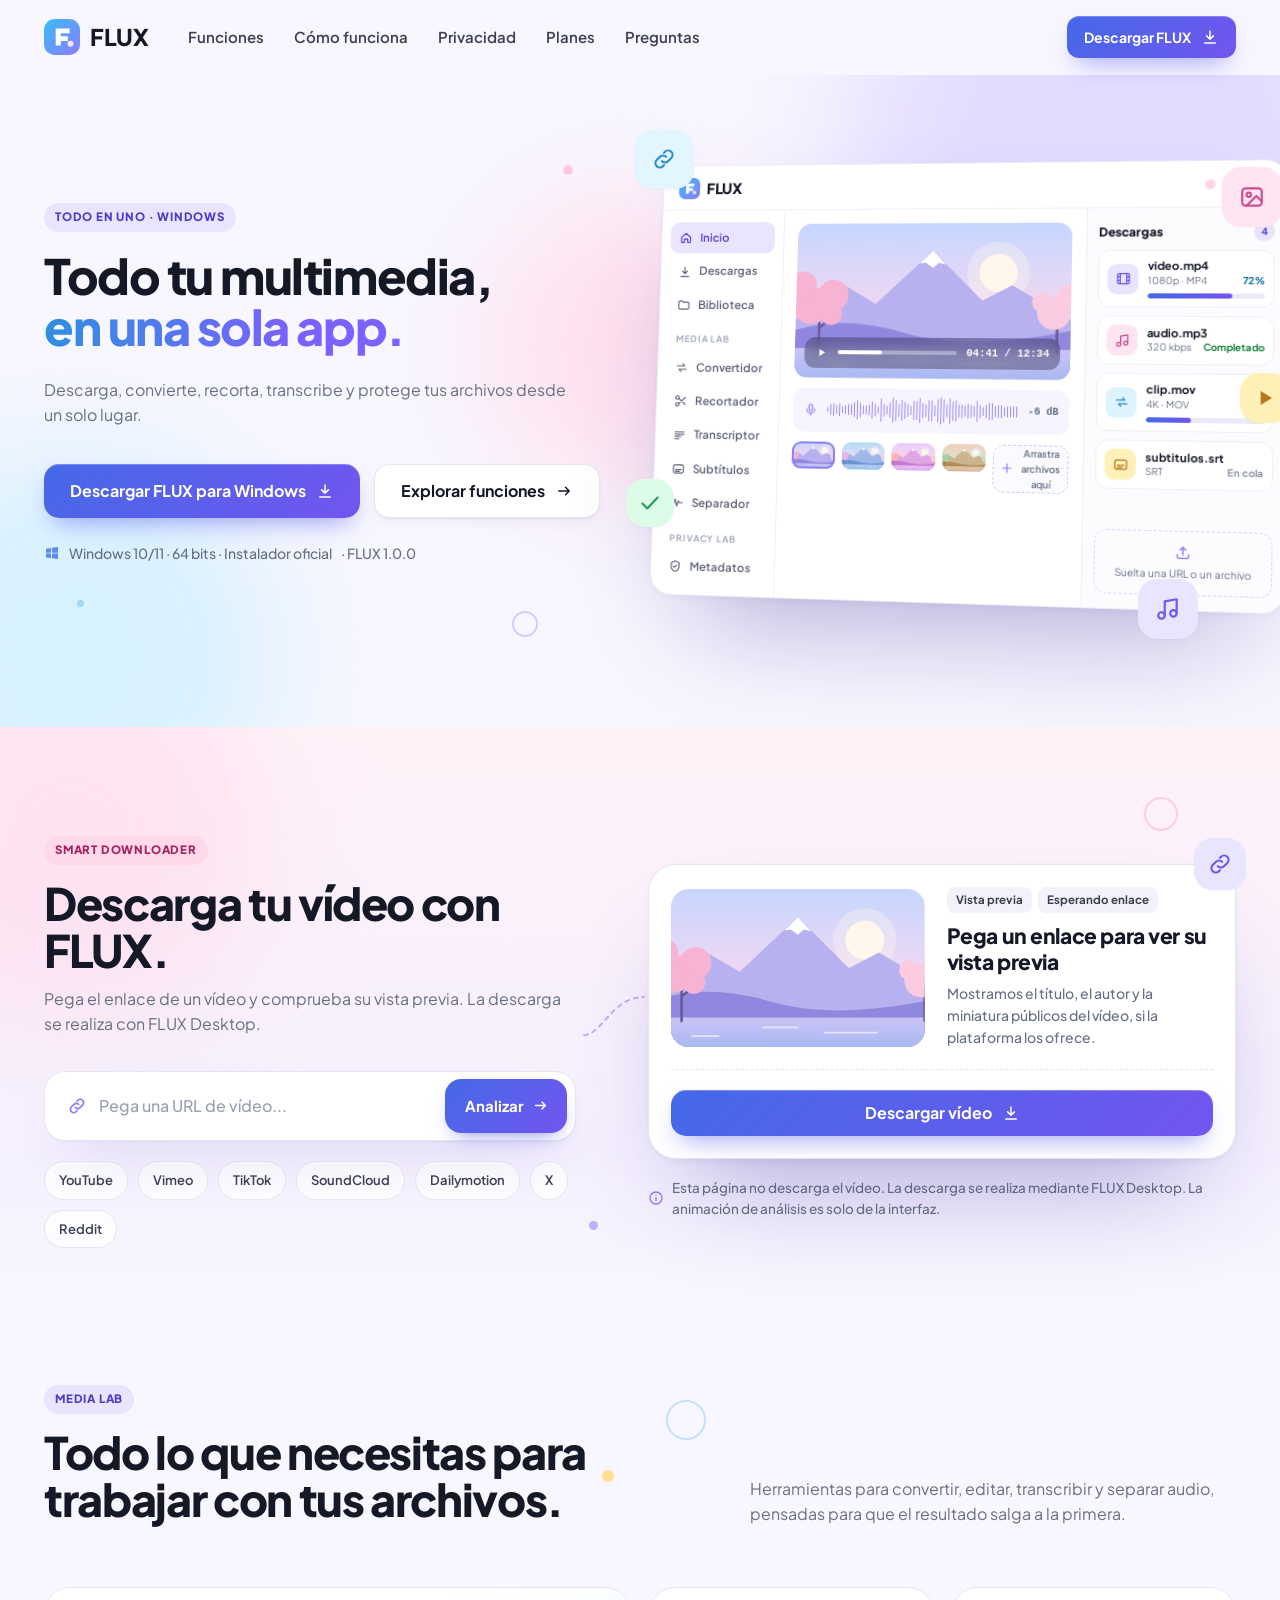
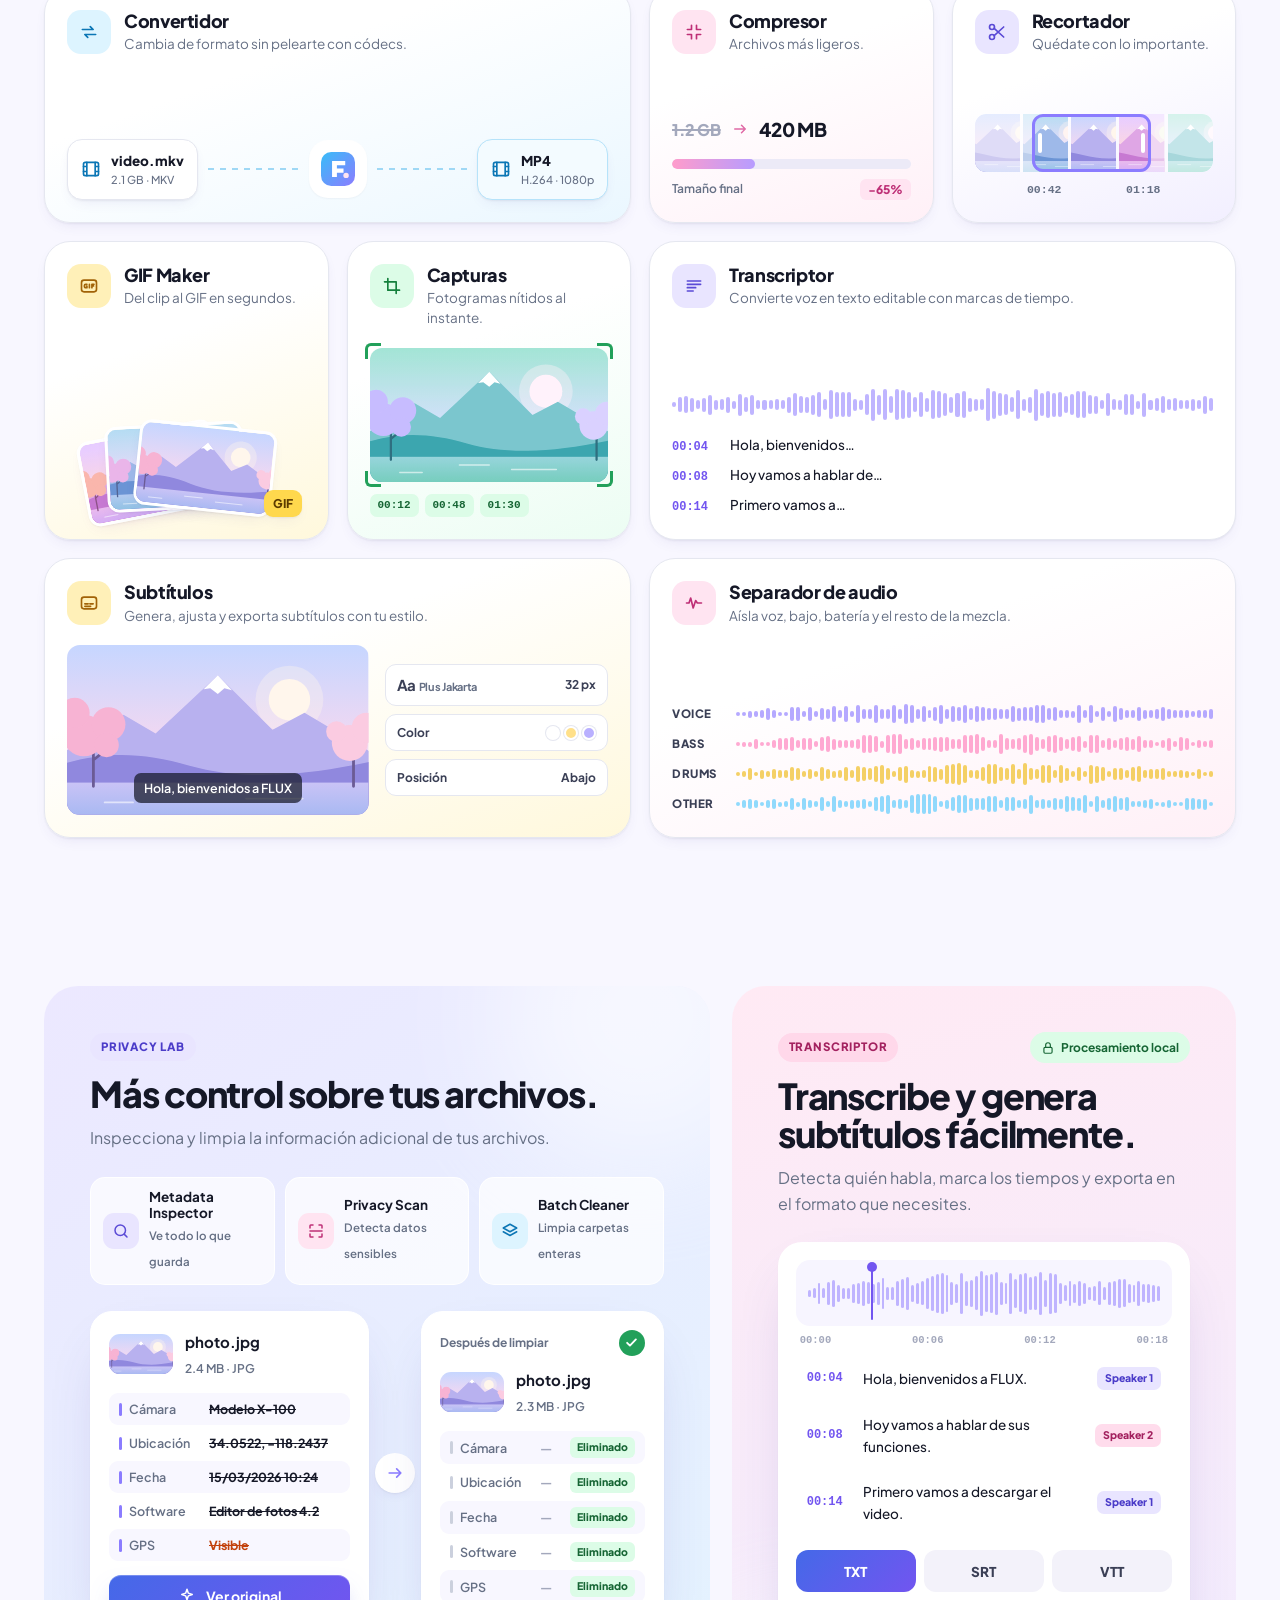
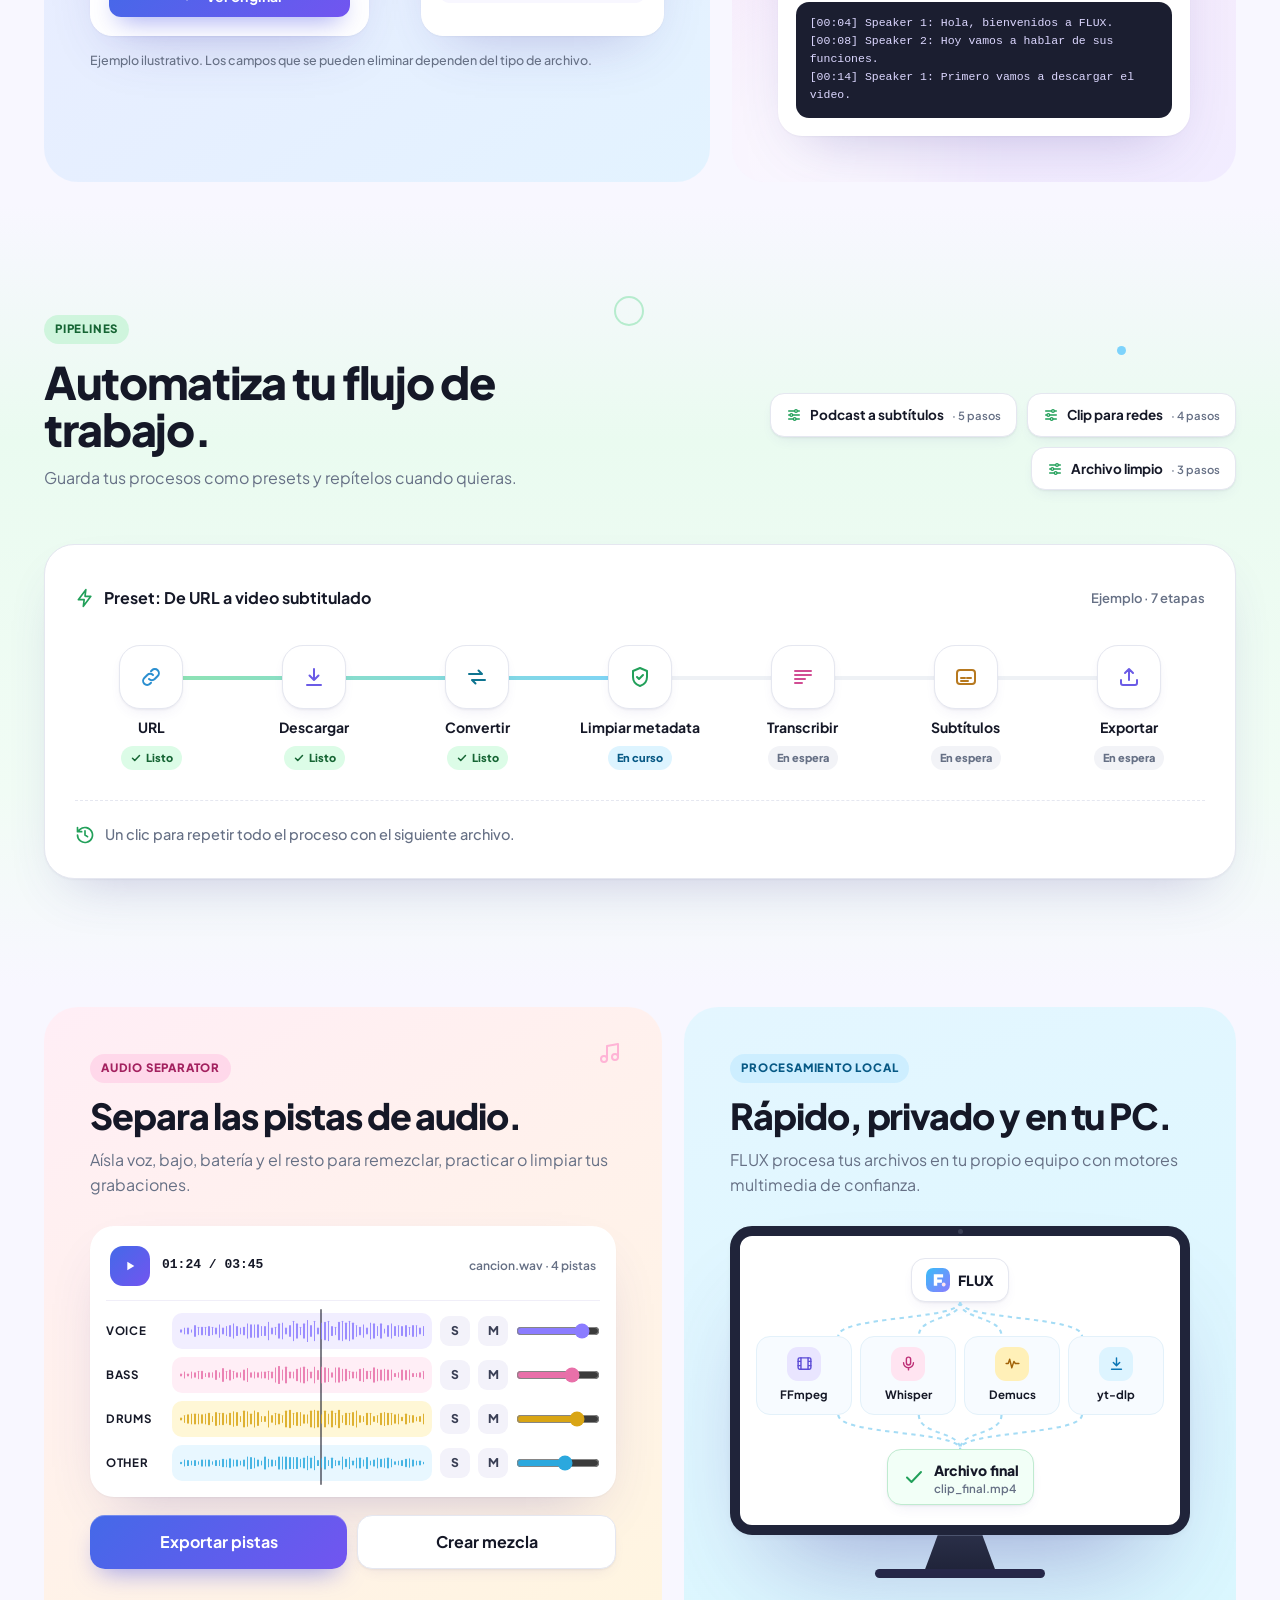
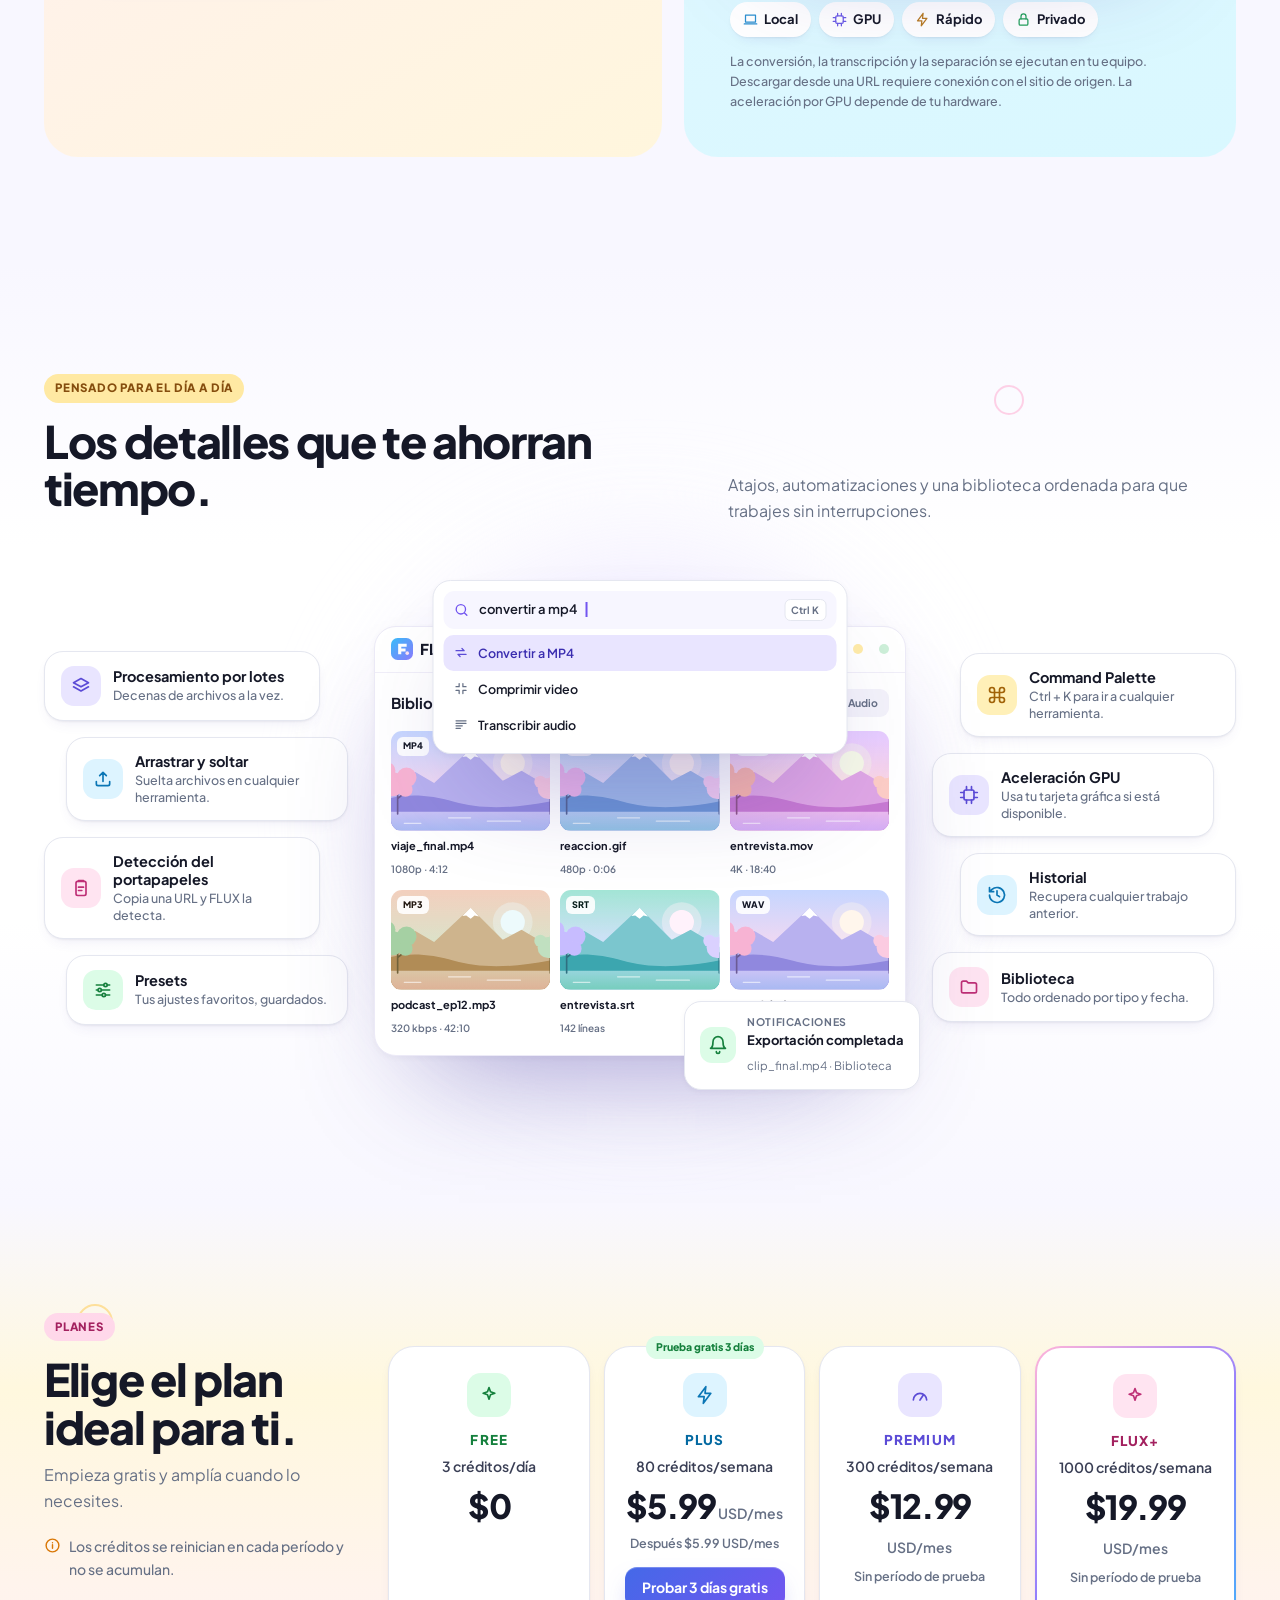
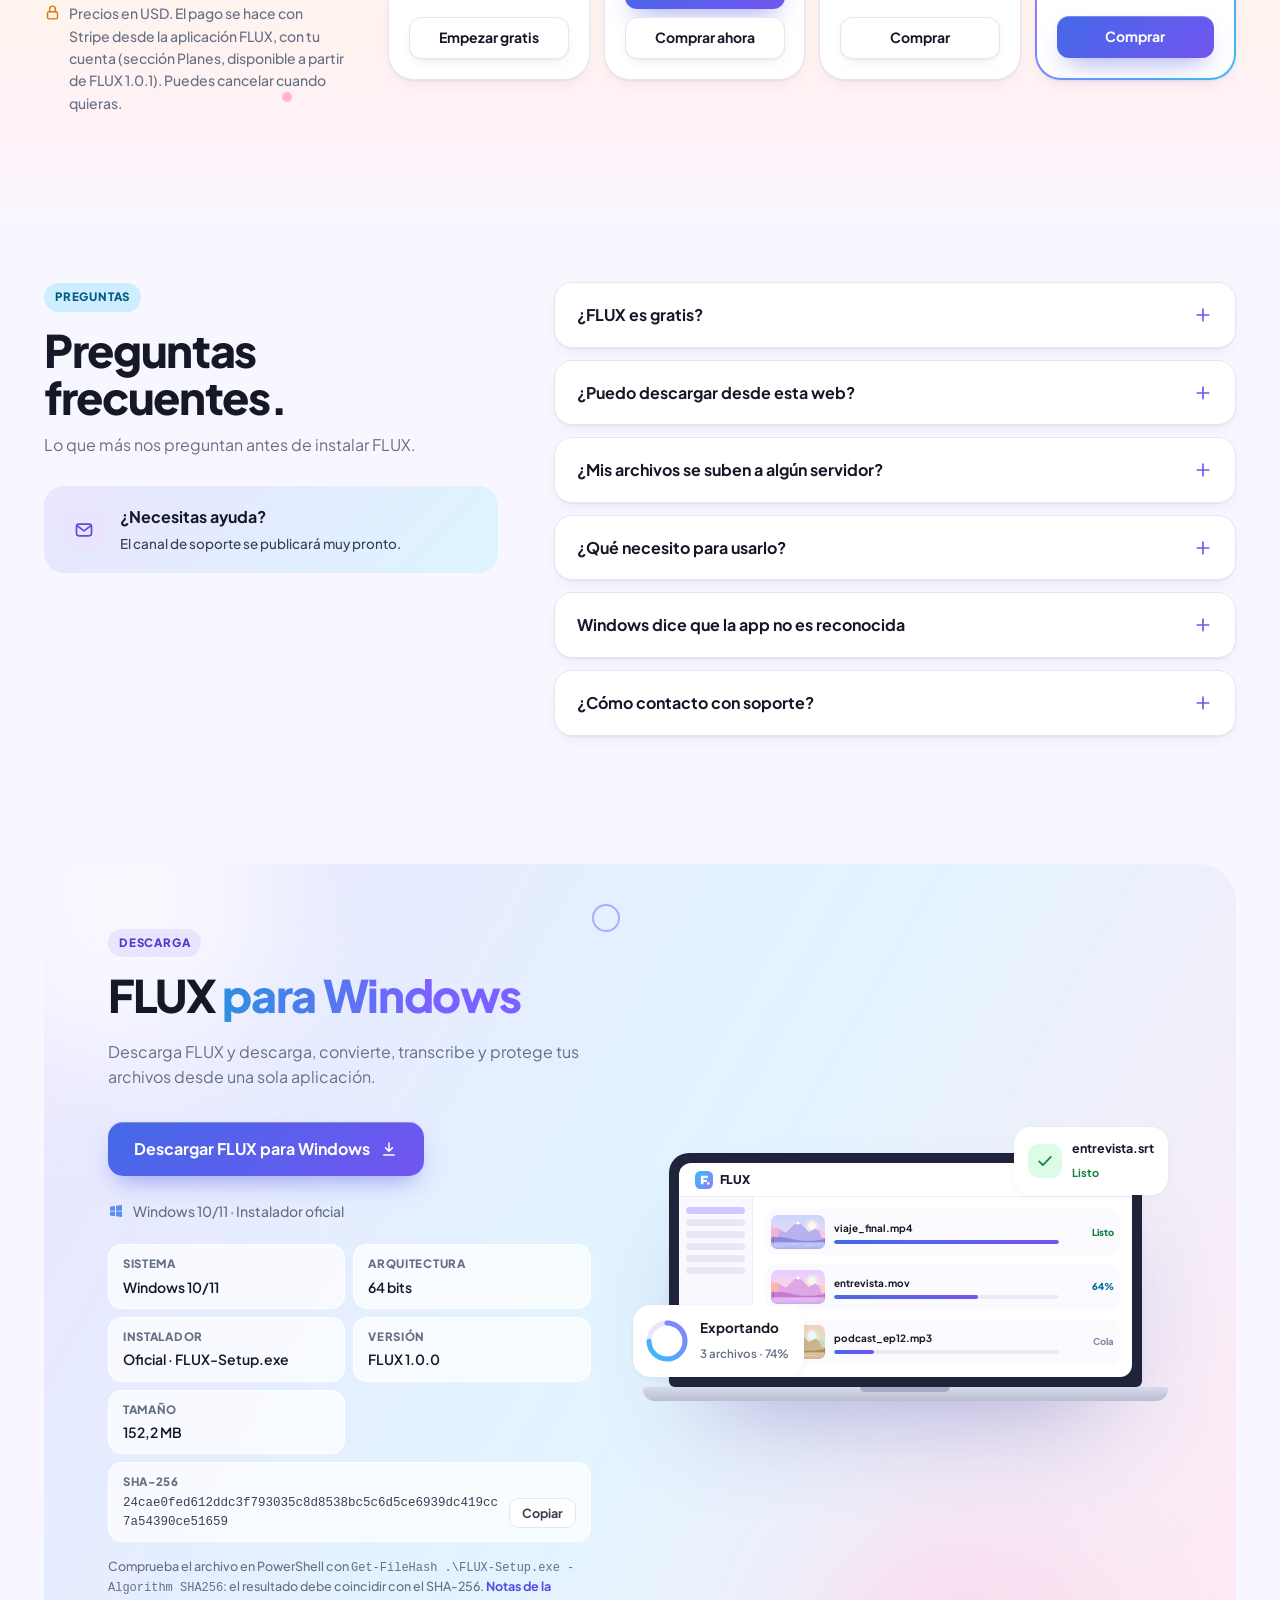
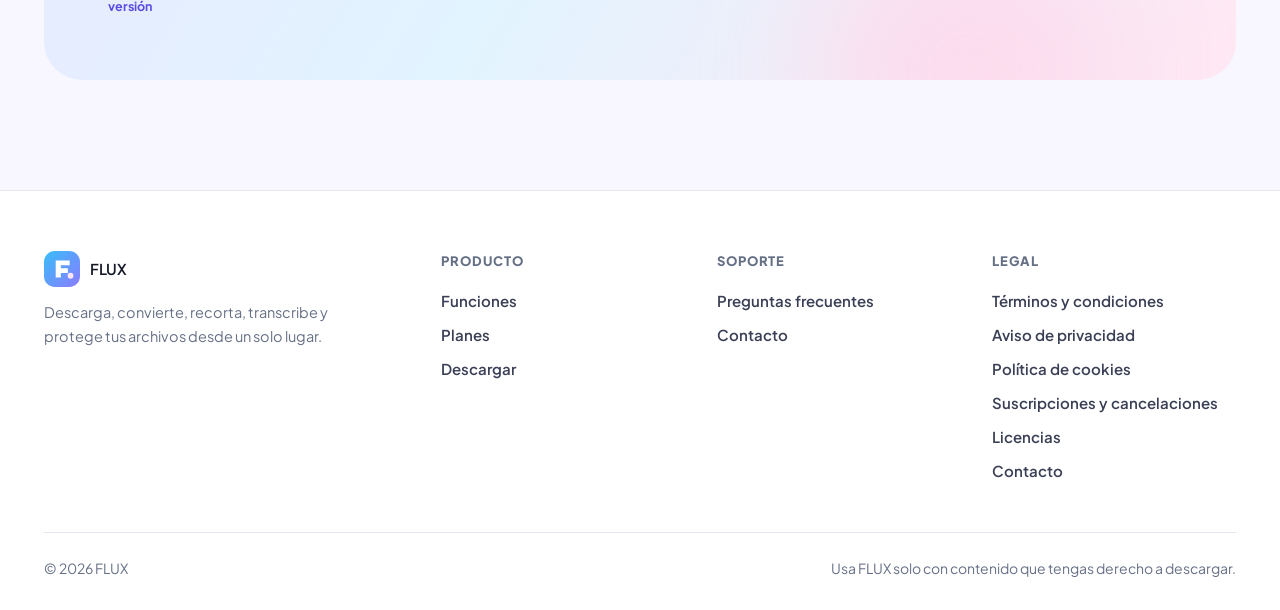
==== commit 008280d3: "Smart Downloader: mensajes exactos, botón Analizar, Descargar vídeo y popups con la vista previa rea" ====
--- a/index.html
+++ b/index.html
@@ -184,16 +184,17 @@
   <div class="wrap dlr-grid">
     <div class="rv">
       <span class="tag pink">Smart Downloader</span>
-      <h2 id="dlr-t">Descarga tu video con FLUX.</h2>
-      <p class="lede">Pega el enlace de un video y comprueba su vista previa. La descarga se hace en la aplicación FLUX.</p>
+      <h2 id="dlr-t">Descarga tu vídeo con FLUX.</h2>
+      <p class="lede">Pega el enlace de un vídeo y comprueba su vista previa. La descarga se realiza con FLUX Desktop.</p>
       <form class="url-form" id="urlForm" novalidate>
         <svg class="i" aria-hidden="true"><use href="#i-link"/></svg>
-        <label class="sr" for="url">Enlace del video</label>
-        <input id="url" type="url" inputmode="url" placeholder="Pega aquí el enlace del video" autocomplete="off" maxlength="2048" required>
-        <button class="go" type="submit" aria-label="Detectar video"><svg class="i" aria-hidden="true"><use href="#i-arrow"/></svg></button>
+        <label class="sr" for="url">URL del vídeo</label>
+        <input id="url" type="url" inputmode="url" placeholder="Pega una URL de vídeo..." autocomplete="off" maxlength="2048" required>
+        <button class="go go-text" type="submit">Analizar <svg class="i" aria-hidden="true"><use href="#i-arrow"/></svg></button>
       </form>
+      <p class="form-err" id="urlErr" role="alert" hidden></p>
       <div class="hints">
-        <span class="chip">YouTube</span><span class="chip">Vimeo</span><span class="chip">TikTok</span><span class="chip">SoundCloud</span><span class="chip">Dailymotion</span>
+        <span class="chip">YouTube</span><span class="chip">Vimeo</span><span class="chip">TikTok</span><span class="chip">SoundCloud</span><span class="chip">Dailymotion</span><span class="chip">X</span><span class="chip">Reddit</span>
       </div>
     </div>
 
@@ -207,16 +208,16 @@
             <div>
               <div class="badges" style="margin:0 0 10px"><span class="badge" id="dPlatform">Vista previa</span><span class="badge" id="dState">Esperando enlace</span></div>
               <h3 id="dTitle">Pega un enlace para ver su vista previa</h3>
-              <p class="meta" id="dMeta">Mostramos el título y la miniatura públicos del video, si la plataforma los ofrece.</p>
+              <p class="meta" id="dMeta">Mostramos el título, el autor y la miniatura públicos del vídeo, si la plataforma los ofrece.</p>
             </div>
           </div>
           <div class="opts opts-one">
-            <button class="btn btn-primary" id="dDownload" type="button" disabled>Descargar con FLUX <svg class="i" aria-hidden="true"><use href="#i-down"/></svg></button>
-          </div>
-        </div>
-        <div class="scan" aria-hidden="true"><span><i class="spin"></i><b id="dStage">Analizando enlace…</b></span></div>
-      </div>
-      <p class="demo-note"><svg class="i" aria-hidden="true"><use href="#i-info"/></svg>La web solo consulta información pública del enlace; la animación de análisis es de la interfaz. La descarga real se hace en la aplicación FLUX.</p>
+            <button class="btn btn-primary" id="dDownload" type="button" hidden>Descargar vídeo <svg class="i" aria-hidden="true"><use href="#i-down"/></svg></button>
+          </div>
+        </div>
+        <div class="scan" aria-hidden="true"><span class="scan-box"><span class="scan-row"><i class="spin"></i><b id="dStage">Analizando vídeo...</b></span><span class="scan-bar"><i id="dBar"></i></span></span></div>
+      </div>
+      <p class="demo-note"><svg class="i" aria-hidden="true"><use href="#i-info"/></svg>Esta página no descarga el vídeo. La descarga se realiza mediante FLUX Desktop. La animación de análisis es solo de la interfaz.</p>
     </div>
   </div>
 </section>
@@ -539,7 +540,7 @@
     </div>
     <div class="plan-row">
       <div class="plan rv"><span class="ic mint"><svg class="i" aria-hidden="true"><use href="#i-spark"/></svg></span><span class="pname" style="color:#15803D">FREE</span><span class="cred">3 créditos/día</span><span class="price">$0</span><a class="btn btn-light btn-sm" data-download href="https://github.com/cristiancordova1207/flux-releases/releases/latest/download/FLUX-Setup.exe">Empezar gratis</a></div>
-      <div class="plan rv" style="--d:.05s"><span class="ic sky"><svg class="i" aria-hidden="true"><use href="#i-bolt"/></svg></span><span class="pname" style="color:#0369A1">PLUS</span><span class="cred">80 créditos/semana</span><span class="price">$5.99<small> USD/mes</small></span><span class="ptrial">3 días gratis</span><span class="pnote">Después $5.99 USD/mes</span><div class="plan-btns"><button class="btn btn-primary btn-sm" type="button" data-buy="PLUS" data-trial>Probar 3 días gratis</button><button class="btn btn-light btn-sm" type="button" data-buy="PLUS">Comprar ahora</button></div></div>
+      <div class="plan rv" style="--d:.05s"><span class="ic sky"><svg class="i" aria-hidden="true"><use href="#i-bolt"/></svg></span><span class="pname" style="color:#0369A1">PLUS</span><span class="cred">80 créditos/semana</span><span class="price">$5.99<small> USD/mes</small></span><span class="ptrial">Prueba gratis 3 días</span><span class="pnote">Después $5.99 USD/mes</span><div class="plan-btns"><button class="btn btn-primary btn-sm" type="button" data-buy="PLUS" data-trial>Probar 3 días gratis</button><button class="btn btn-light btn-sm" type="button" data-buy="PLUS">Comprar ahora</button></div></div>
       <div class="plan rv" style="--d:.1s"><span class="ic lav"><svg class="i" aria-hidden="true"><use href="#i-gauge"/></svg></span><span class="pname" style="color:#5B4BD6">PREMIUM</span><span class="cred">300 créditos/semana</span><span class="price">$12.99<small> USD/mes</small></span><span class="pnote">Sin período de prueba</span><div class="plan-btns"><button class="btn btn-light btn-sm" type="button" data-buy="PREMIUM">Comprar</button></div></div>
       <div class="plan top rv" style="--d:.15s"><span class="ic pink"><svg class="i" aria-hidden="true"><use href="#i-spark"/></svg></span><span class="pname" style="color:#A3215F">FLUX+</span><span class="cred">1000 créditos/semana</span><span class="price">$19.99<small> USD/mes</small></span><span class="pnote">Sin período de prueba</span><div class="plan-btns"><button class="btn btn-primary btn-sm" type="button" data-buy="FLUX_PLUS">Comprar</button></div></div>
     </div>
@@ -557,7 +558,7 @@
     </div>
     <div class="faq-list rv" style="--d:.06s">
       <details><summary>¿FLUX es gratis?<svg class="i" aria-hidden="true"><use href="#i-plus"/></svg></summary><p>Puedes descargar e instalar FLUX gratis. El plan Free incluye 3 créditos al día. PLUS ($5.99), PREMIUM ($12.99) y FLUX+ ($19.99) son mensuales, en USD; PLUS incluye 3 días gratis.</p></details>
-      <details><summary>¿Puedo descargar desde esta web?<svg class="i" aria-hidden="true"><use href="#i-plus"/></svg></summary><p>No. Esta web solo muestra la vista previa pública de un enlace (título y miniatura). Las descargas se hacen en la aplicación FLUX para Windows.</p></details>
+      <details><summary>¿Puedo descargar desde esta web?<svg class="i" aria-hidden="true"><use href="#i-plus"/></svg></summary><p>No. Esta web solo muestra la vista previa pública de un enlace (título y miniatura). Esta página no descarga vídeos: la descarga se realiza mediante FLUX Desktop para Windows.</p></details>
       <details><summary>¿Mis archivos se suben a algún servidor?<svg class="i" aria-hidden="true"><use href="#i-plus"/></svg></summary><p>La conversión, la transcripción, la separación de audio y la limpieza de metadatos se ejecutan en tu equipo. Para descargar desde una URL, FLUX se conecta al sitio de origen.</p></details>
       <details><summary>¿Qué necesito para usarlo?<svg class="i" aria-hidden="true"><use href="#i-plus"/></svg></summary><p>Un PC con Windows 10 u 11 de 64 bits. FLUX incluye los motores que necesita, así que no tienes que instalar nada más.</p></details>
       <details><summary>Windows dice que la app no es reconocida<svg class="i" aria-hidden="true"><use href="#i-plus"/></svg></summary><p>Es el aviso habitual de SmartScreen con aplicaciones nuevas. Pulsa «Más información» y después «Ejecutar de todas formas».</p></details>
@@ -621,7 +622,7 @@
       <div><a class="logo" href="#main" aria-label="FLUX, volver arriba"><svg aria-hidden="true"><use href="#logo"/></svg>FLUX</a><p>Descarga, convierte, recorta, transcribe y protege tus archivos desde un solo lugar.</p></div>
       <nav aria-label="Producto"><h4>Producto</h4><a href="#funciones">Funciones</a><a href="#planes">Planes</a><a data-download href="https://github.com/cristiancordova1207/flux-releases/releases/latest/download/FLUX-Setup.exe">Descargar</a></nav>
       <nav aria-label="Soporte"><h4>Soporte</h4><a href="#preguntas">Preguntas frecuentes</a><a href="#contacto">Contacto</a></nav>
-      <nav aria-label="Legal"><h4>Legal</h4><a href="terminos.html">Términos y condiciones</a><a href="privacidad.html">Aviso de privacidad</a><a href="cookies.html">Política de cookies</a><a href="cancelacion.html">Cancelación y suscripciones</a><a href="licencias.html">Licencias de terceros</a><a href="contacto.html">Contacto y soporte</a></nav>
+      <nav aria-label="Legal"><h4>Legal</h4><a href="terminos.html">Términos y condiciones</a><a href="privacidad.html">Aviso de privacidad</a><a href="cookies.html">Política de cookies</a><a href="cancelacion.html">Suscripciones y cancelaciones</a><a href="licencias.html">Licencias</a><a href="contacto.html">Contacto</a></nav>
     </div>
     <div class="foot-bottom"><span>© 2026 FLUX</span><span>Usa FLUX solo con contenido que tengas derecho a descargar.</span></div>
   </div>
--- a/styles.css
+++ b/styles.css
@@ -732,3 +732,28 @@
 @media (max-width: 560px) { .legal .lic thead { display: none; } .legal .lic td { display: block; border: 0; padding: 4px 0; } .legal .lic tr { display: block; padding: 10px 0; border-bottom: 1px solid var(--line); } }
 .fx-steps, .legal ol { list-style: decimal; }
 .legal ul { list-style: disc; }
+/* Smart Downloader: botón con texto, error del campo, progreso y miniatura real */
+.go-text { width: auto; padding: 0 18px 0 20px; display: inline-flex; gap: 8px; align-items: center; font-weight: 700; font-size: 15px; }
+.go-text .i { width: 17px; height: 17px; }
+.form-err { margin-top: 10px; color: #B42318; font-size: 14px; font-weight: 600; }
+.scan-box { flex-direction: column; align-items: stretch !important; min-width: 230px; }
+.scan-row { display: inline-flex; gap: 10px; align-items: center; }
+.scan-bar { display: block; height: 4px; border-radius: 99px; background: var(--lav); overflow: hidden; }
+.scan-bar i { display: block; height: 100%; width: 0; background: var(--grad); border-radius: inherit; }
+.result.loading .scan-bar i { animation: scanfill var(--scan-ms, 6000ms) linear forwards; }
+@keyframes scanfill { to { width: 100%; } }
+.result.loading .result-inner { filter: blur(2px); opacity: .55; transition: filter .3s, opacity .3s; }
+.thumb-lg.wait::after { content: ""; position: absolute; inset: 0; background: linear-gradient(100deg, #EEF0F8 30%, #F8F7FF 50%, #EEF0F8 70%); background-size: 200% 100%; animation: shimmer 1.2s linear infinite; }
+@keyframes shimmer { to { background-position: -200% 0; } }
+.thumb-na { position: absolute; inset: 0; display: grid; place-items: center; background: #F3F2FA; color: var(--muted); font-size: 13.5px; font-weight: 700; text-align: center; padding: 10px; }
+.fx-video { display: grid; grid-template-columns: 112px 1fr; gap: 12px; align-items: center; padding: 10px; border: 1px solid var(--line); border-radius: 16px; background: #FBFAFF; }
+.fx-video .fx-thumb { position: relative; aspect-ratio: 16/10; border-radius: 11px; overflow: hidden; background: #F3F2FA; }
+.fx-video .fx-thumb img { width: 100%; height: 100%; object-fit: cover; display: block; }
+.fx-video .fx-thumb .thumb-na { font-size: 10.5px; }
+.fx-video b { display: block; font-size: 14.5px; line-height: 1.35; overflow-wrap: anywhere; }
+.fx-video small { color: var(--muted); font-weight: 600; }
+.fx-link { font-size: 13px; color: var(--ink-2); background: #F3F2FA; border-radius: 10px; padding: 8px 10px; overflow-wrap: anywhere; font-family: ui-monospace, Consolas, monospace; }
+@media (prefers-reduced-motion: reduce) { .thumb-lg.wait::after { animation: none; } }
+@media (max-width: 560px) { .go-text { padding: 0 14px; font-size: 14px; } .fx-video { grid-template-columns: 88px 1fr; } }
+.scan .scan-row { padding: 0; box-shadow: none; background: none; border-radius: 0; }
+.scan .scan-bar { display: block; padding: 0; box-shadow: none; background: var(--lav); border-radius: 99px; }
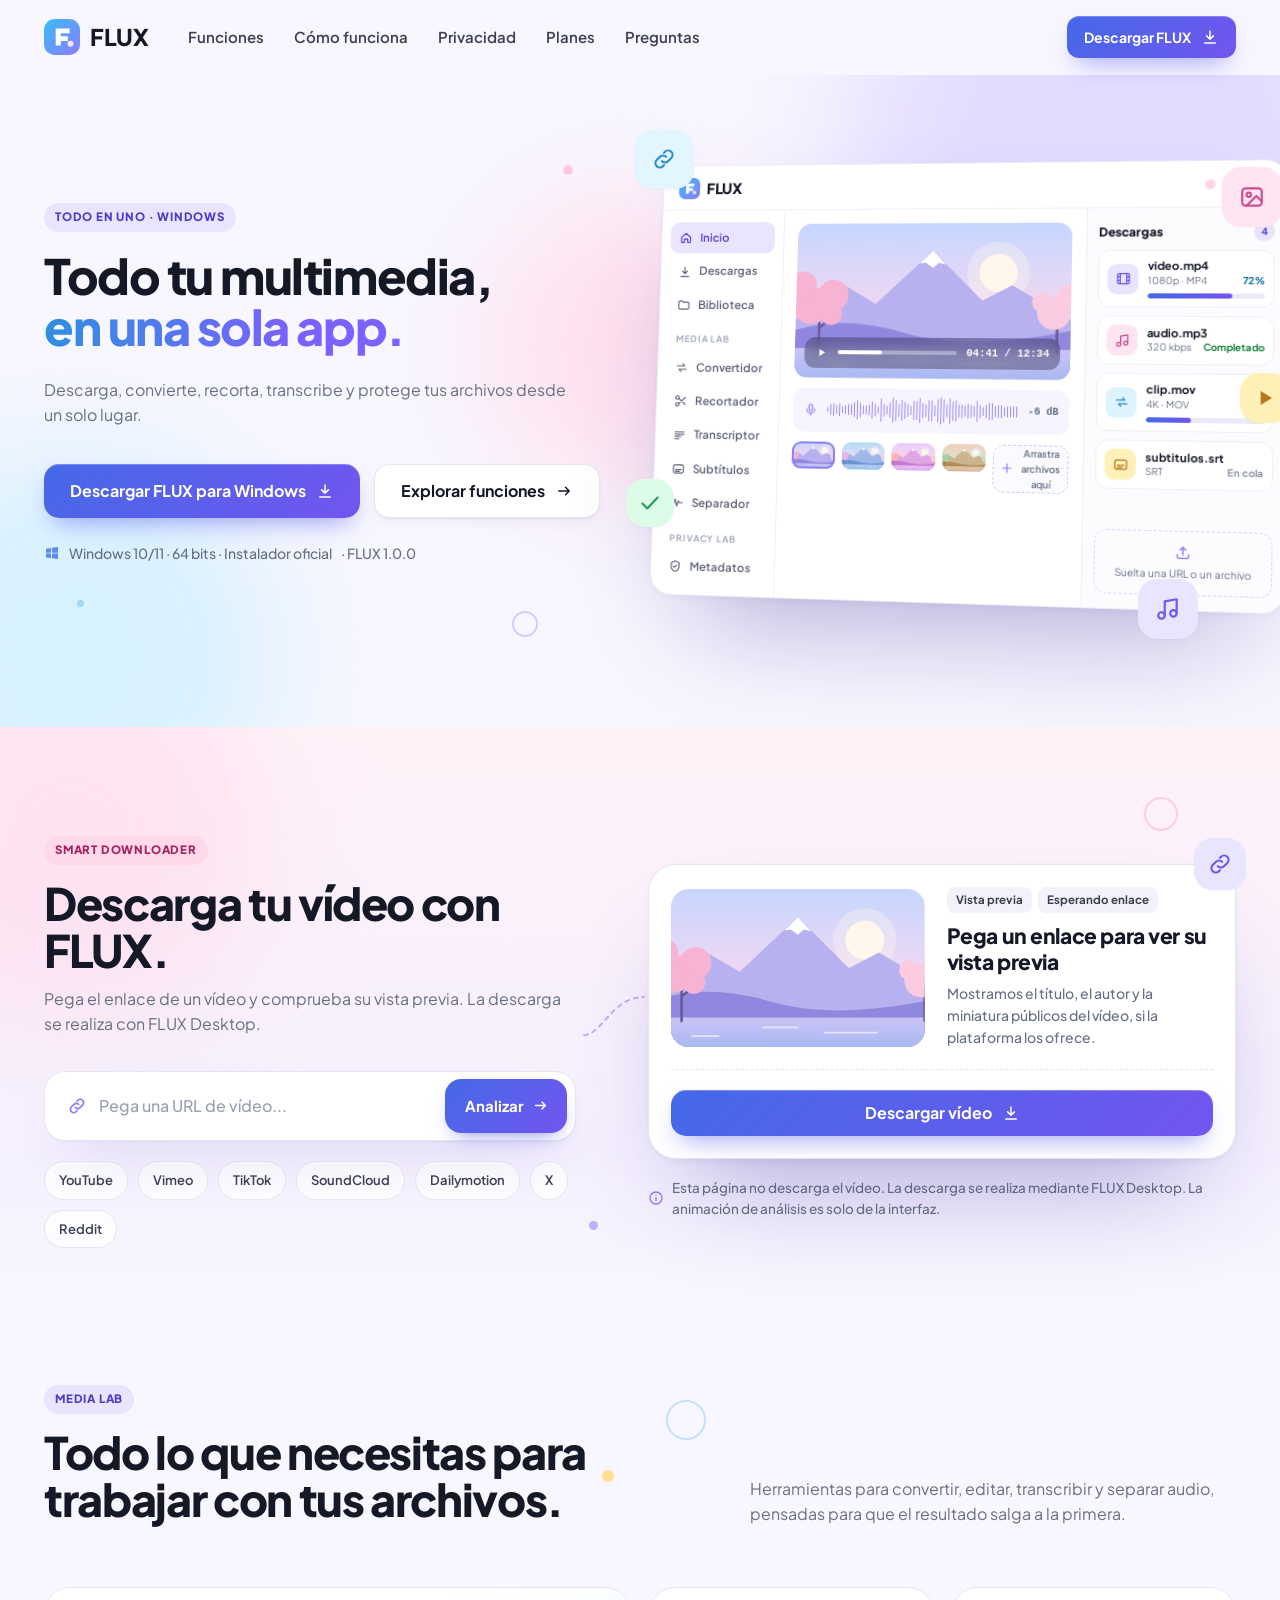
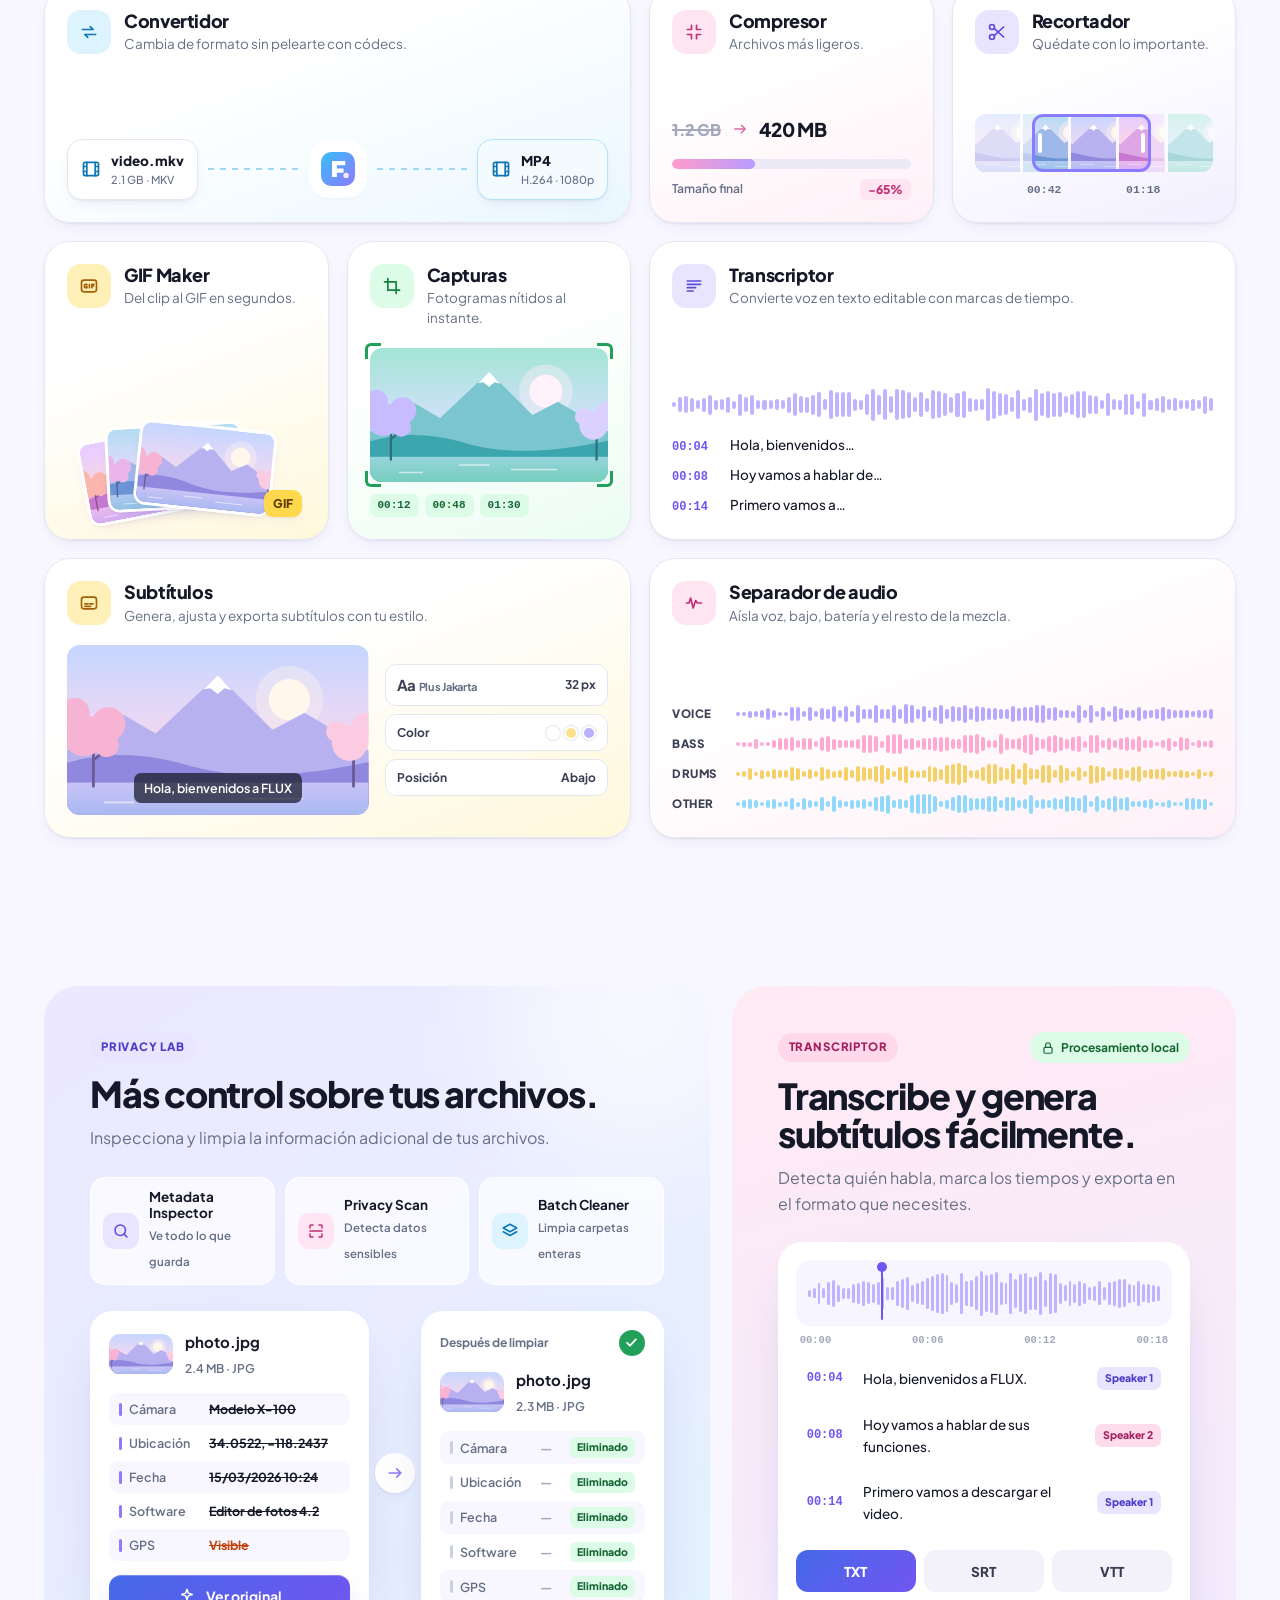
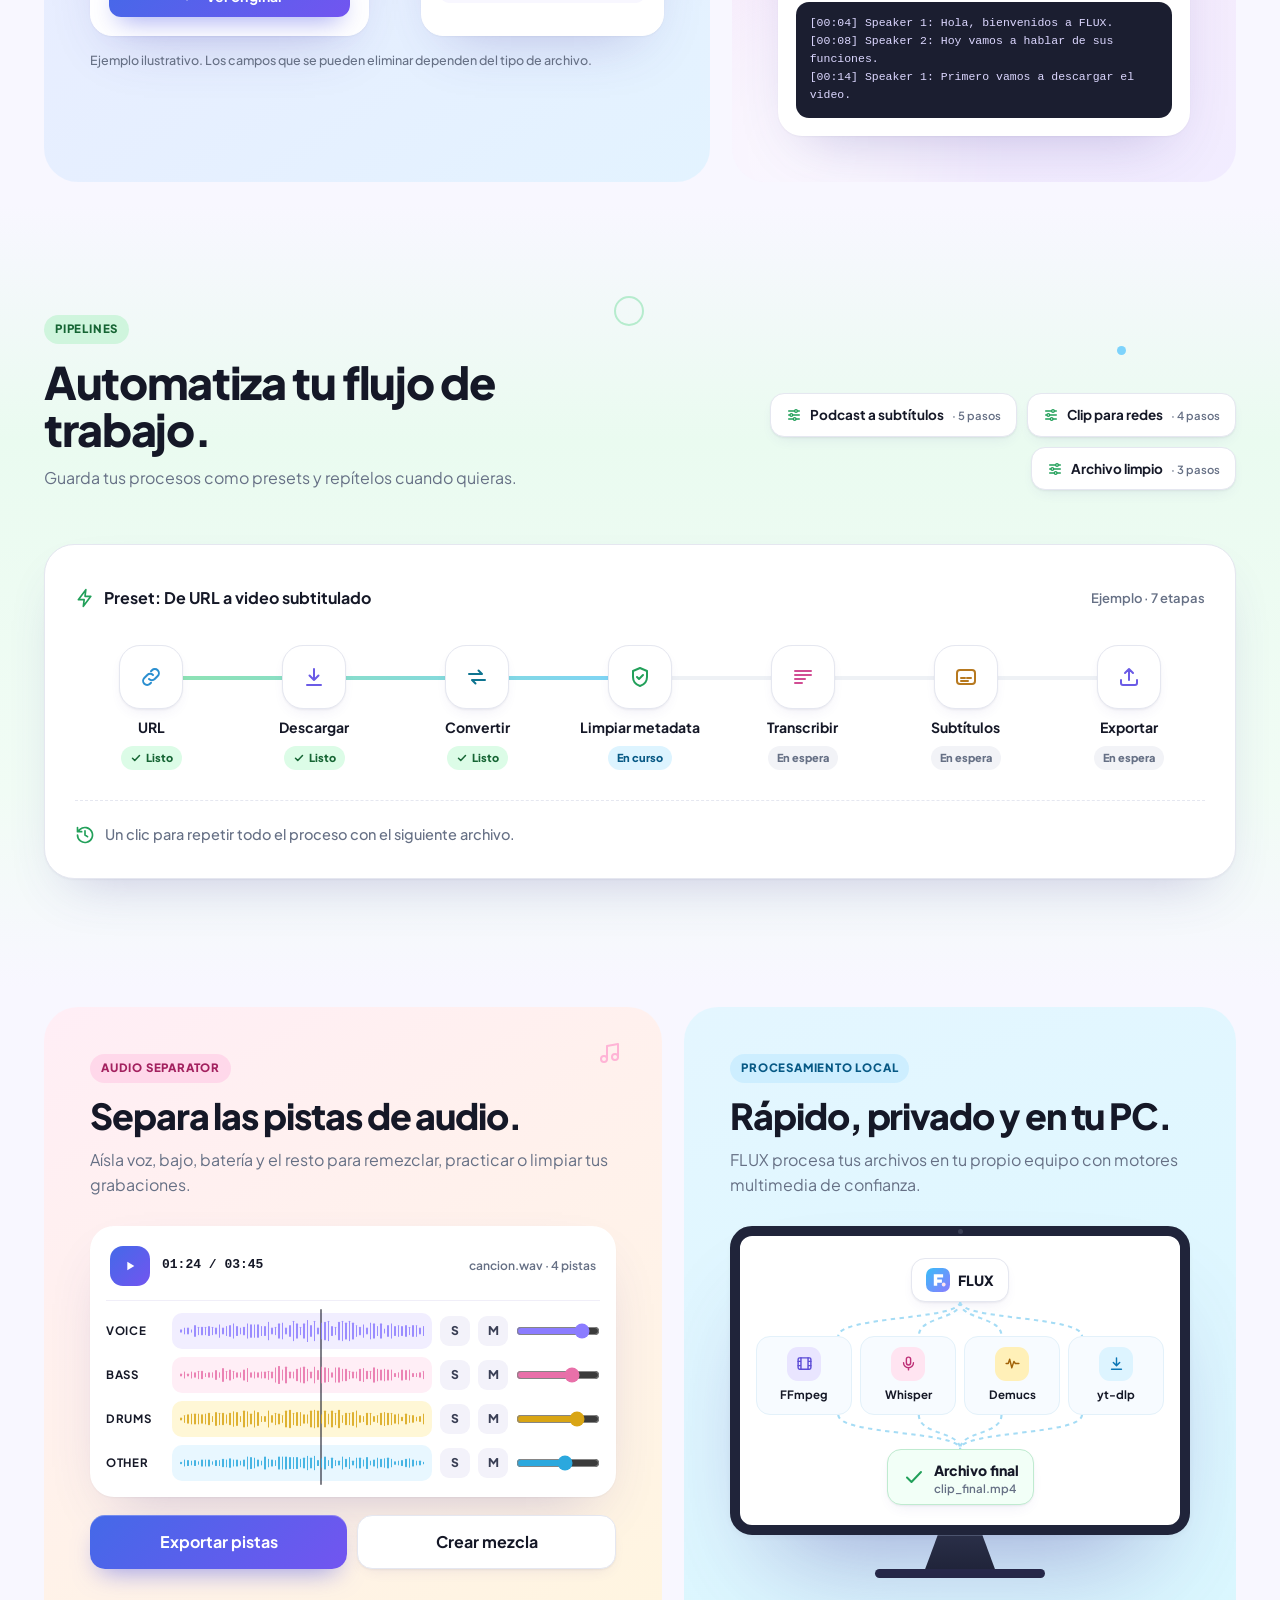
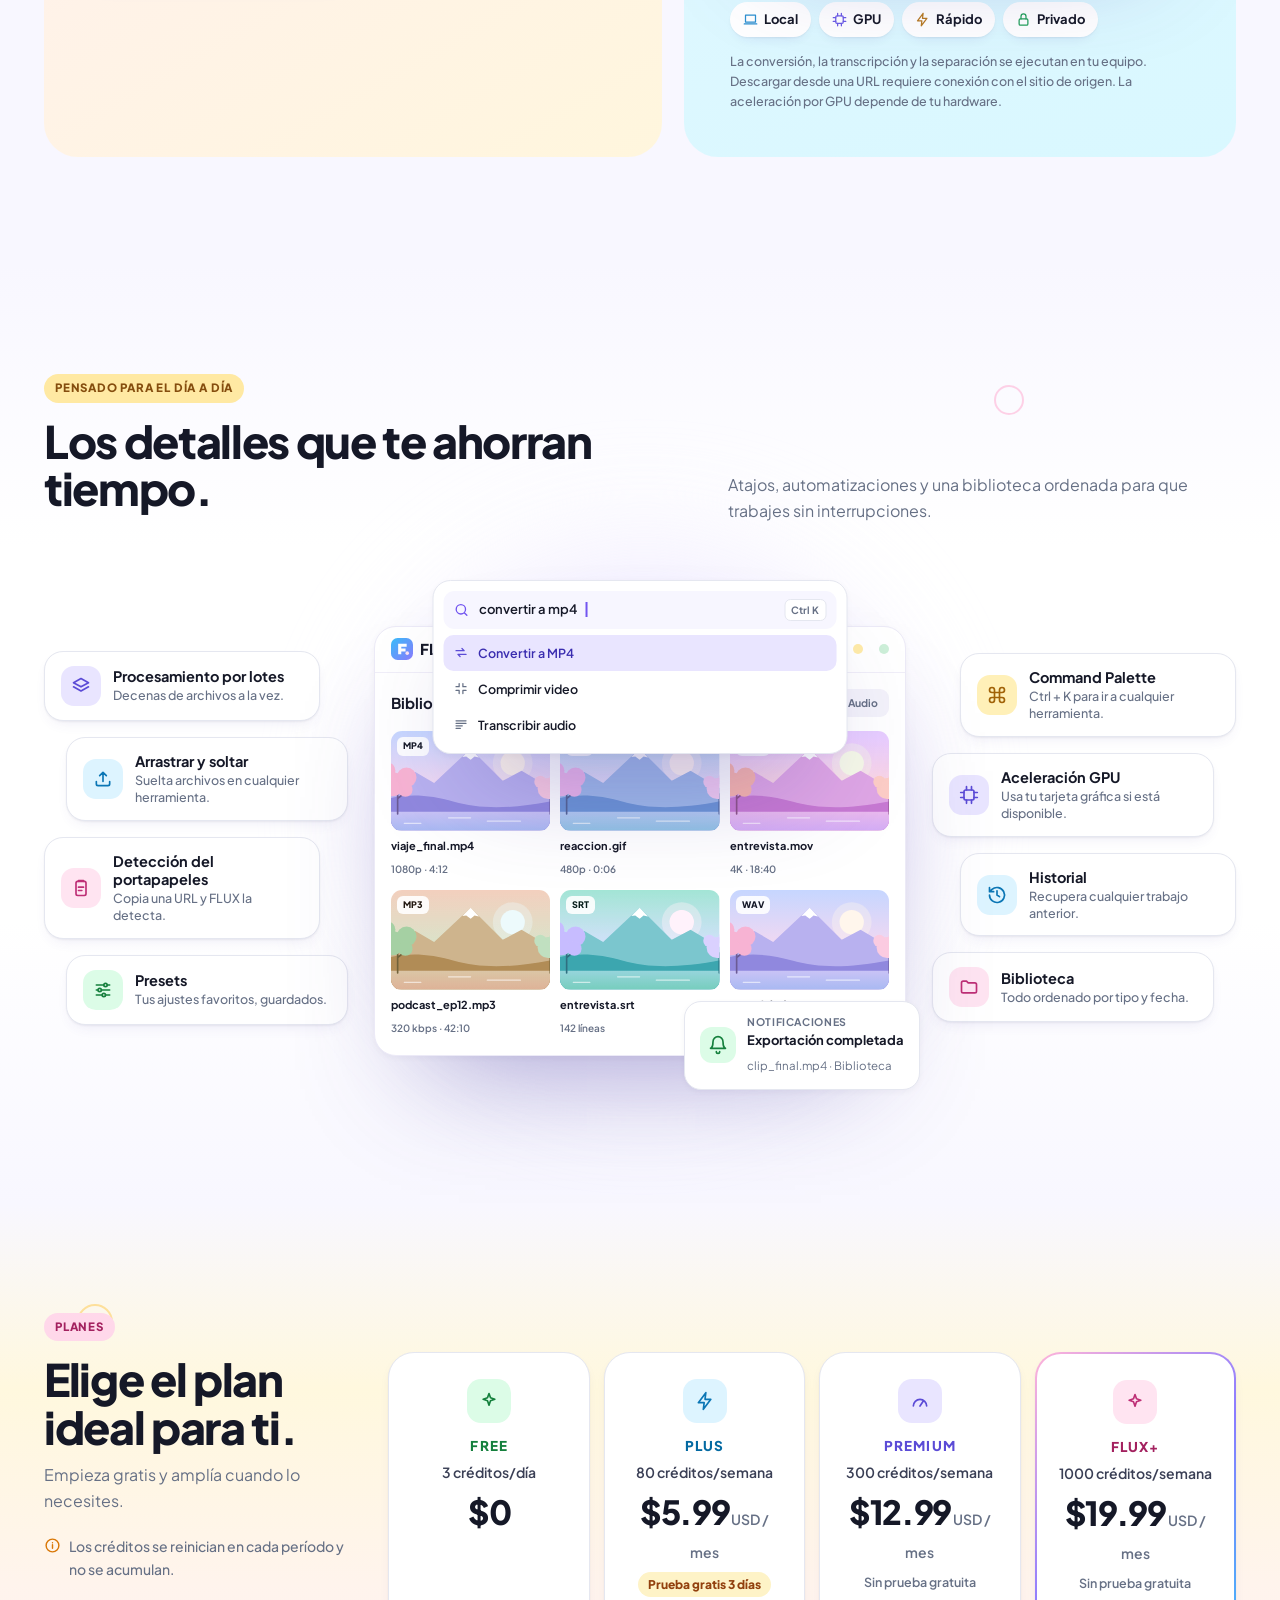
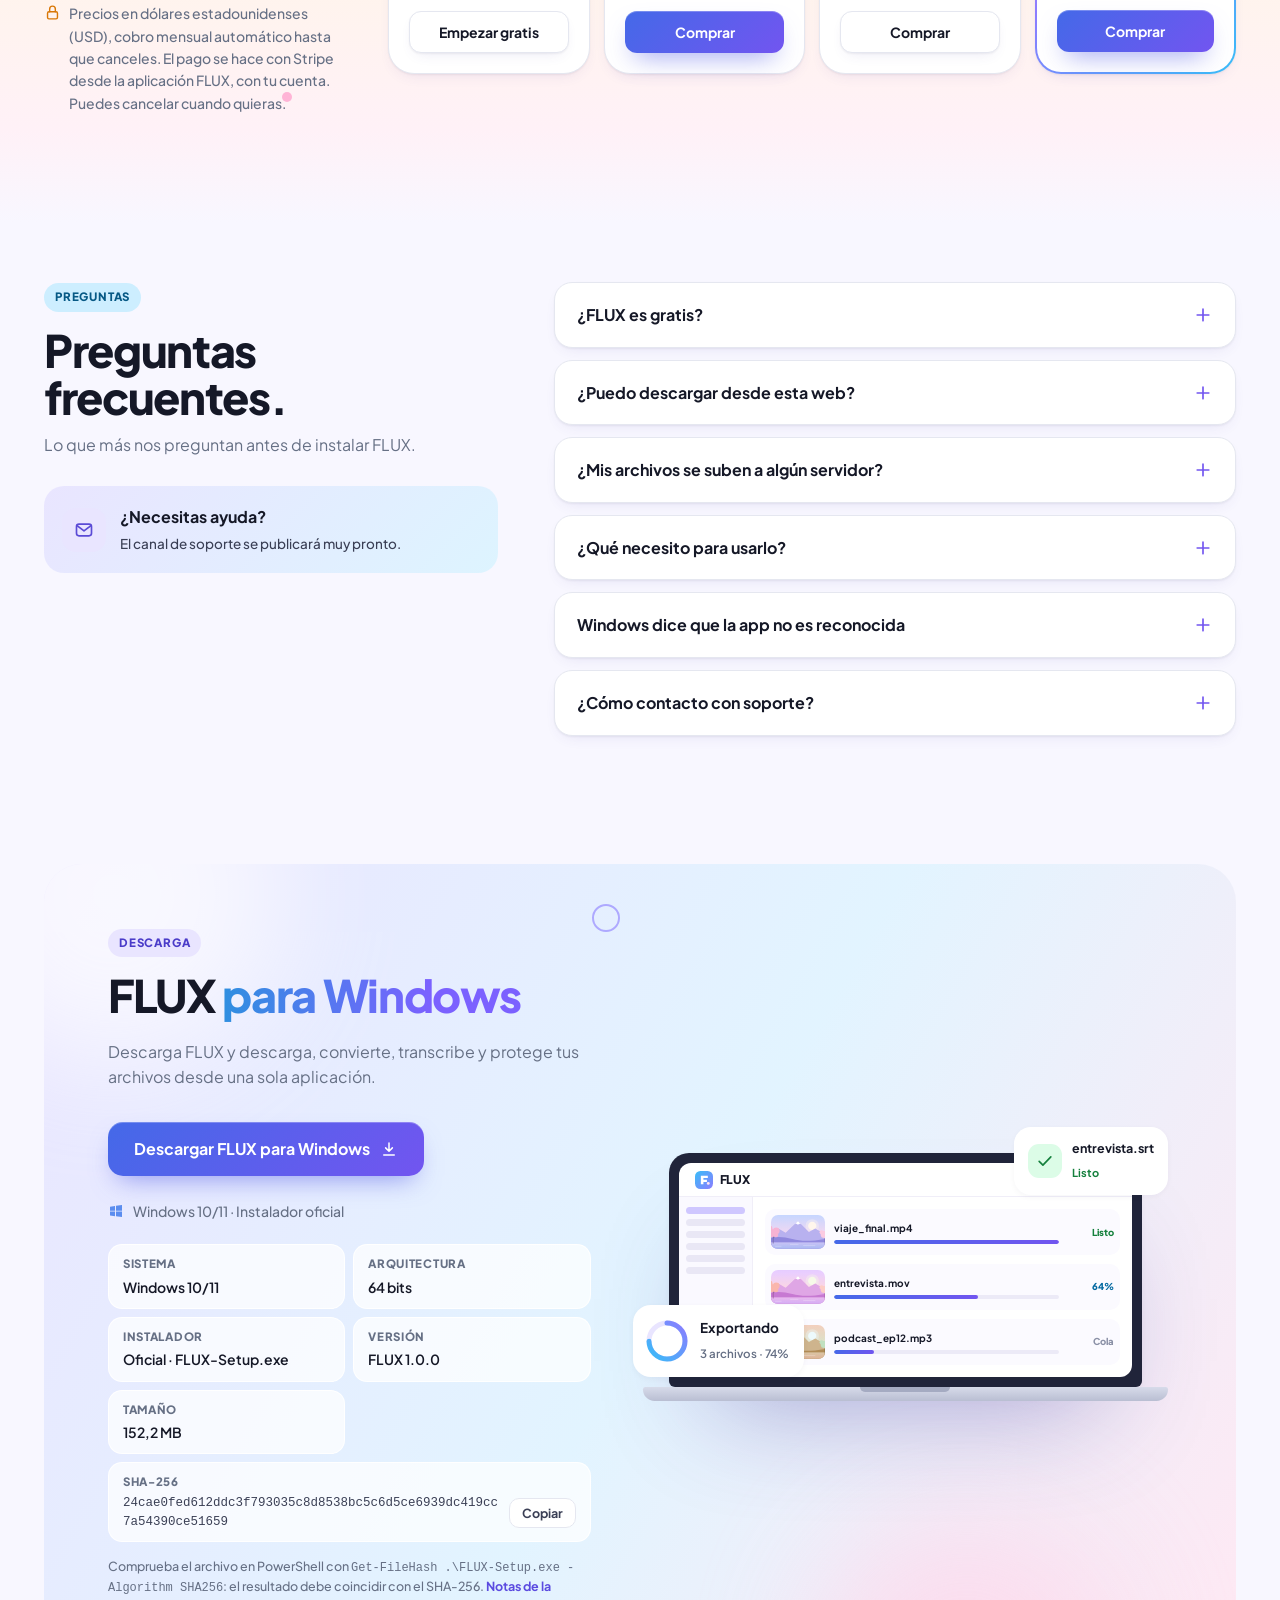
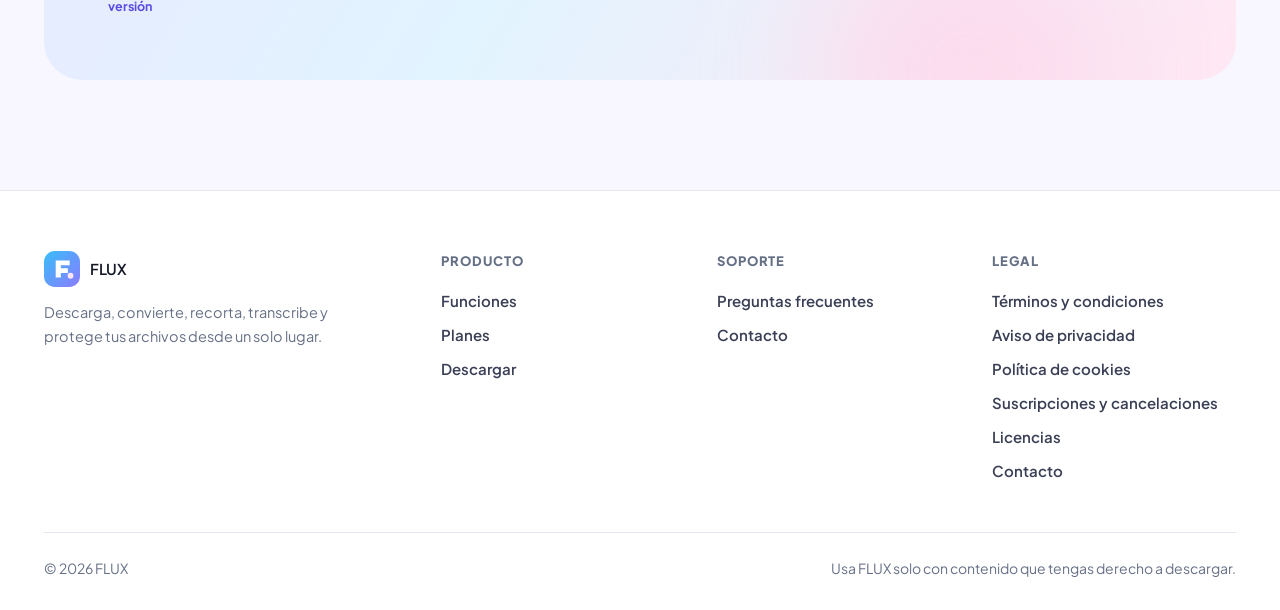
==== commit afbd5aea: "Planes: un botón Comprar por plan y modal «Descarga FLUX para continuar» con el plan elegido; legal " ====
--- a/index.html
+++ b/index.html
@@ -536,13 +536,13 @@
       <h2 id="plans-t">Elige el plan ideal para ti.</h2>
       <p class="lede">Empieza gratis y amplía cuando lo necesites.</p>
       <p class="plans-note"><svg class="i" aria-hidden="true"><use href="#i-info"/></svg>Los créditos se reinician en cada período y no se acumulan.</p>
-      <p class="plans-note"><svg class="i" aria-hidden="true"><use href="#i-lock"/></svg>Precios en USD. El pago se hace con Stripe desde la aplicación FLUX, con tu cuenta (sección Planes, disponible a partir de FLUX 1.0.1). Puedes cancelar cuando quieras.</p>
+      <p class="plans-note"><svg class="i" aria-hidden="true"><use href="#i-lock"/></svg>Precios en dólares estadounidenses (USD), cobro mensual automático hasta que canceles. El pago se hace con Stripe desde la aplicación FLUX, con tu cuenta. Puedes cancelar cuando quieras.</p>
     </div>
     <div class="plan-row">
       <div class="plan rv"><span class="ic mint"><svg class="i" aria-hidden="true"><use href="#i-spark"/></svg></span><span class="pname" style="color:#15803D">FREE</span><span class="cred">3 créditos/día</span><span class="price">$0</span><a class="btn btn-light btn-sm" data-download href="https://github.com/cristiancordova1207/flux-releases/releases/latest/download/FLUX-Setup.exe">Empezar gratis</a></div>
-      <div class="plan rv" style="--d:.05s"><span class="ic sky"><svg class="i" aria-hidden="true"><use href="#i-bolt"/></svg></span><span class="pname" style="color:#0369A1">PLUS</span><span class="cred">80 créditos/semana</span><span class="price">$5.99<small> USD/mes</small></span><span class="ptrial">Prueba gratis 3 días</span><span class="pnote">Después $5.99 USD/mes</span><div class="plan-btns"><button class="btn btn-primary btn-sm" type="button" data-buy="PLUS" data-trial>Probar 3 días gratis</button><button class="btn btn-light btn-sm" type="button" data-buy="PLUS">Comprar ahora</button></div></div>
-      <div class="plan rv" style="--d:.1s"><span class="ic lav"><svg class="i" aria-hidden="true"><use href="#i-gauge"/></svg></span><span class="pname" style="color:#5B4BD6">PREMIUM</span><span class="cred">300 créditos/semana</span><span class="price">$12.99<small> USD/mes</small></span><span class="pnote">Sin período de prueba</span><div class="plan-btns"><button class="btn btn-light btn-sm" type="button" data-buy="PREMIUM">Comprar</button></div></div>
-      <div class="plan top rv" style="--d:.15s"><span class="ic pink"><svg class="i" aria-hidden="true"><use href="#i-spark"/></svg></span><span class="pname" style="color:#A3215F">FLUX+</span><span class="cred">1000 créditos/semana</span><span class="price">$19.99<small> USD/mes</small></span><span class="pnote">Sin período de prueba</span><div class="plan-btns"><button class="btn btn-primary btn-sm" type="button" data-buy="FLUX_PLUS">Comprar</button></div></div>
+      <div class="plan rv" style="--d:.05s" data-plan="PLUS"><span class="ic sky"><svg class="i" aria-hidden="true"><use href="#i-bolt"/></svg></span><span class="pname" style="color:#0369A1">PLUS</span><span class="cred">80 créditos/semana</span><span class="price">$5.99<small> USD / mes</small></span><span class="ptrial-inline">Prueba gratis 3 días</span><div class="plan-btns"><button class="btn btn-primary btn-sm" type="button" data-buy="PLUS">Comprar</button></div></div>
+      <div class="plan rv" style="--d:.1s" data-plan="PREMIUM"><span class="ic lav"><svg class="i" aria-hidden="true"><use href="#i-gauge"/></svg></span><span class="pname" style="color:#5B4BD6">PREMIUM</span><span class="cred">300 créditos/semana</span><span class="price">$12.99<small> USD / mes</small></span><span class="pnote">Sin prueba gratuita</span><div class="plan-btns"><button class="btn btn-light btn-sm" type="button" data-buy="PREMIUM">Comprar</button></div></div>
+      <div class="plan top rv" style="--d:.15s" data-plan="FLUX_PLUS"><span class="ic pink"><svg class="i" aria-hidden="true"><use href="#i-spark"/></svg></span><span class="pname" style="color:#A3215F">FLUX+</span><span class="cred">1000 créditos/semana</span><span class="price">$19.99<small> USD / mes</small></span><span class="pnote">Sin prueba gratuita</span><div class="plan-btns"><button class="btn btn-primary btn-sm" type="button" data-buy="FLUX_PLUS">Comprar</button></div></div>
     </div>
   </div>
 </section>
--- a/styles.css
+++ b/styles.css
@@ -693,7 +693,6 @@
 .opts-one { grid-template-columns: 1fr; }
 .opts-one .btn:disabled { opacity: .5; cursor: not-allowed; }
 .thumb-lg img { position: absolute; inset: 0; width: 100%; height: 100%; object-fit: cover; }
-.ptrial { position: absolute; top: -11px; left: 50%; transform: translateX(-50%); font-size: 10.5px; font-weight: 800; padding: 3px 10px; border-radius: 99px; background: #DCFCE7; color: #15803D; white-space: nowrap; }
 .pnote { font-size: 12.5px; color: var(--muted); font-weight: 600; margin: -8px 0 14px; }
 .plan .price { font-size: clamp(28px, 2.6vw, 38px); }
 .plan-btns { margin-top: auto; width: 100%; display: grid; gap: 8px; }
@@ -757,3 +756,14 @@
 @media (max-width: 560px) { .go-text { padding: 0 14px; font-size: 14px; } .fx-video { grid-template-columns: 88px 1fr; } }
 .scan .scan-row { padding: 0; box-shadow: none; background: none; border-radius: 0; }
 .scan .scan-bar { display: block; padding: 0; box-shadow: none; background: var(--lav); border-radius: 99px; }
+/* Planes: prueba de PLUS bajo el precio y plan elegido dentro del modal de compra */
+.ptrial-inline { font-size: 12px; font-weight: 800; padding: 3px 10px; border-radius: 99px; background: #FEF3C7; color: #92400E; margin: -8px 0 14px; white-space: nowrap; }
+.fx-plan { display: grid; gap: 4px; padding: 14px 16px; border: 1px solid var(--line); border-radius: 16px; background: #FBFAFF; }
+.fx-plan-head { display: flex; flex-direction: column; }
+.fx-plan-head small { color: var(--muted); font-weight: 600; font-size: 12.5px; }
+.fx-plan-head b { font-size: 16px; color: #4B3CC9; }
+.fx-plan-price { font-size: 20px; font-weight: 800; letter-spacing: -.02em; }
+.fx-plan-cred { color: var(--ink-2); font-size: 14px; font-weight: 600; }
+.fx-plan-trial, .fx-plan-notrial { justify-self: start; margin-top: 4px; font-size: 12px; font-weight: 800; padding: 3px 10px; border-radius: 99px; }
+.fx-plan-trial { background: #FEF3C7; color: #92400E; }
+.fx-plan-notrial { background: #F3F2FA; color: var(--muted); }
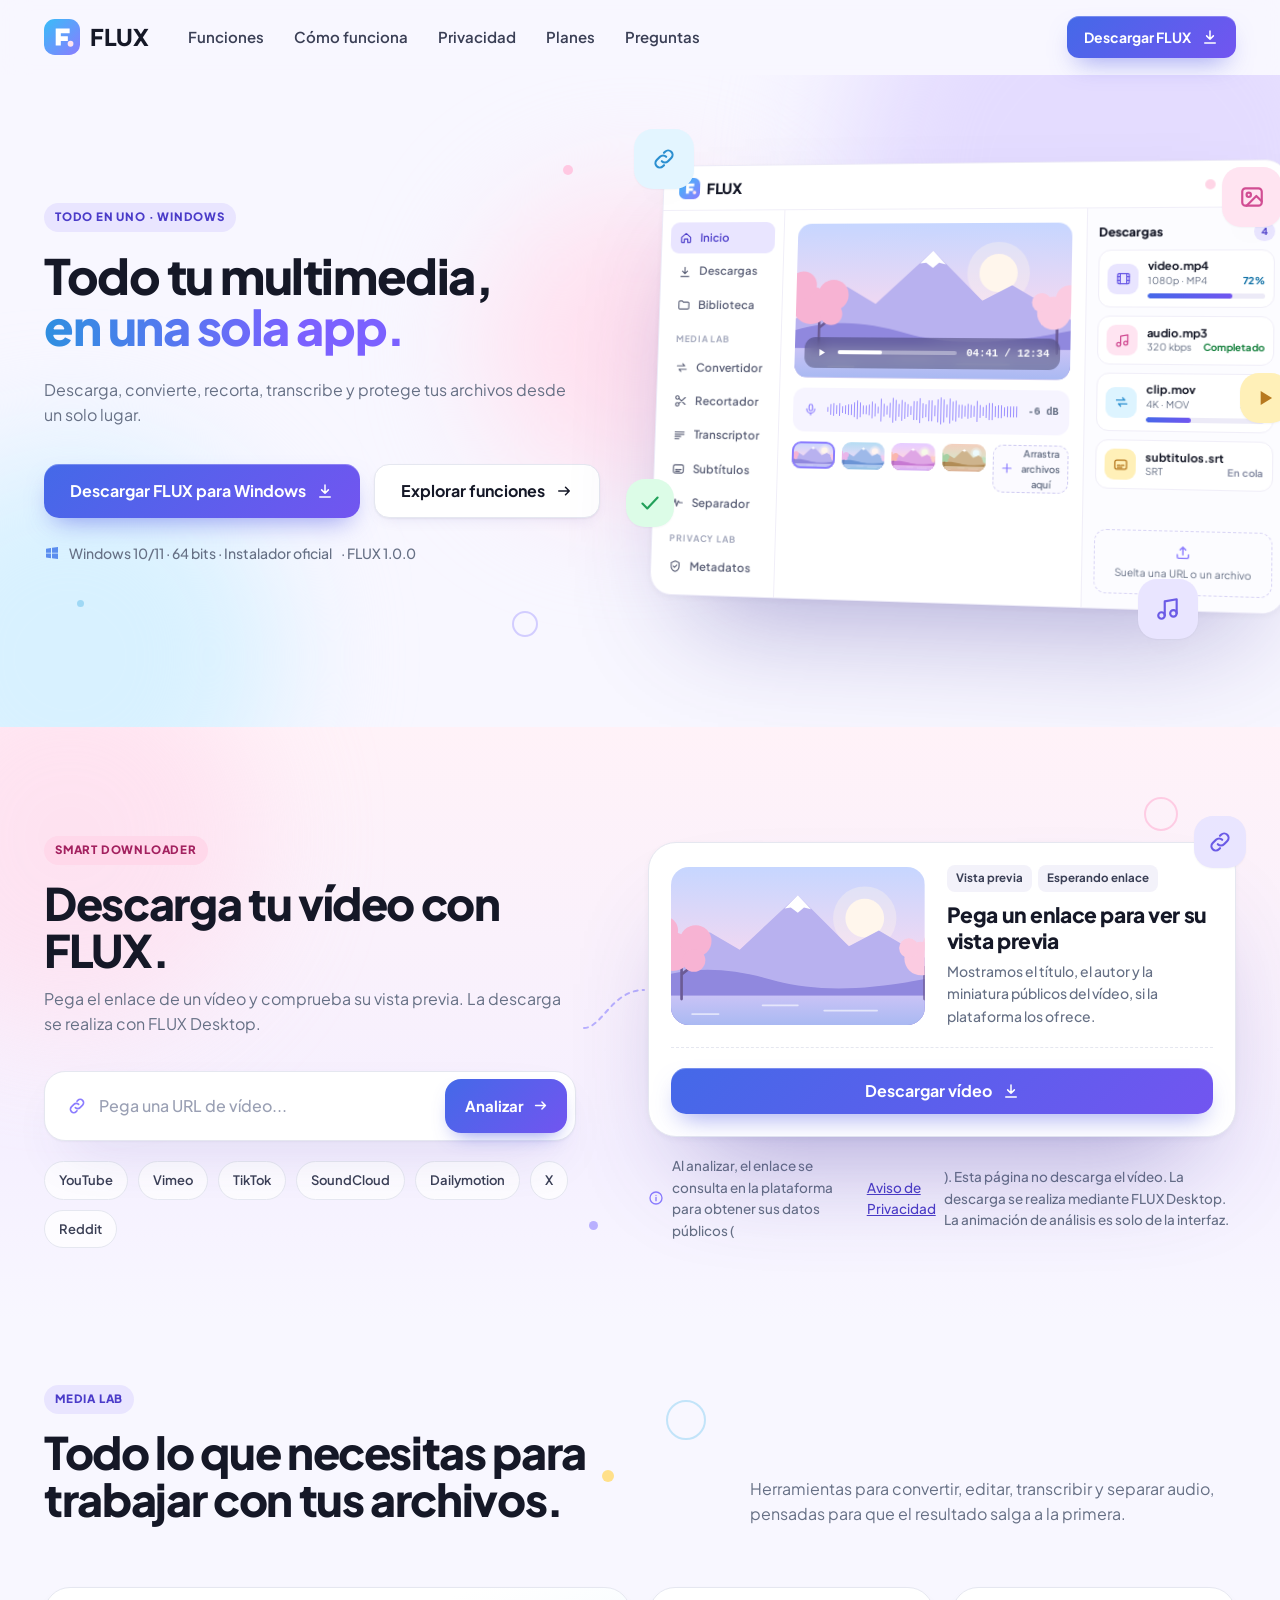
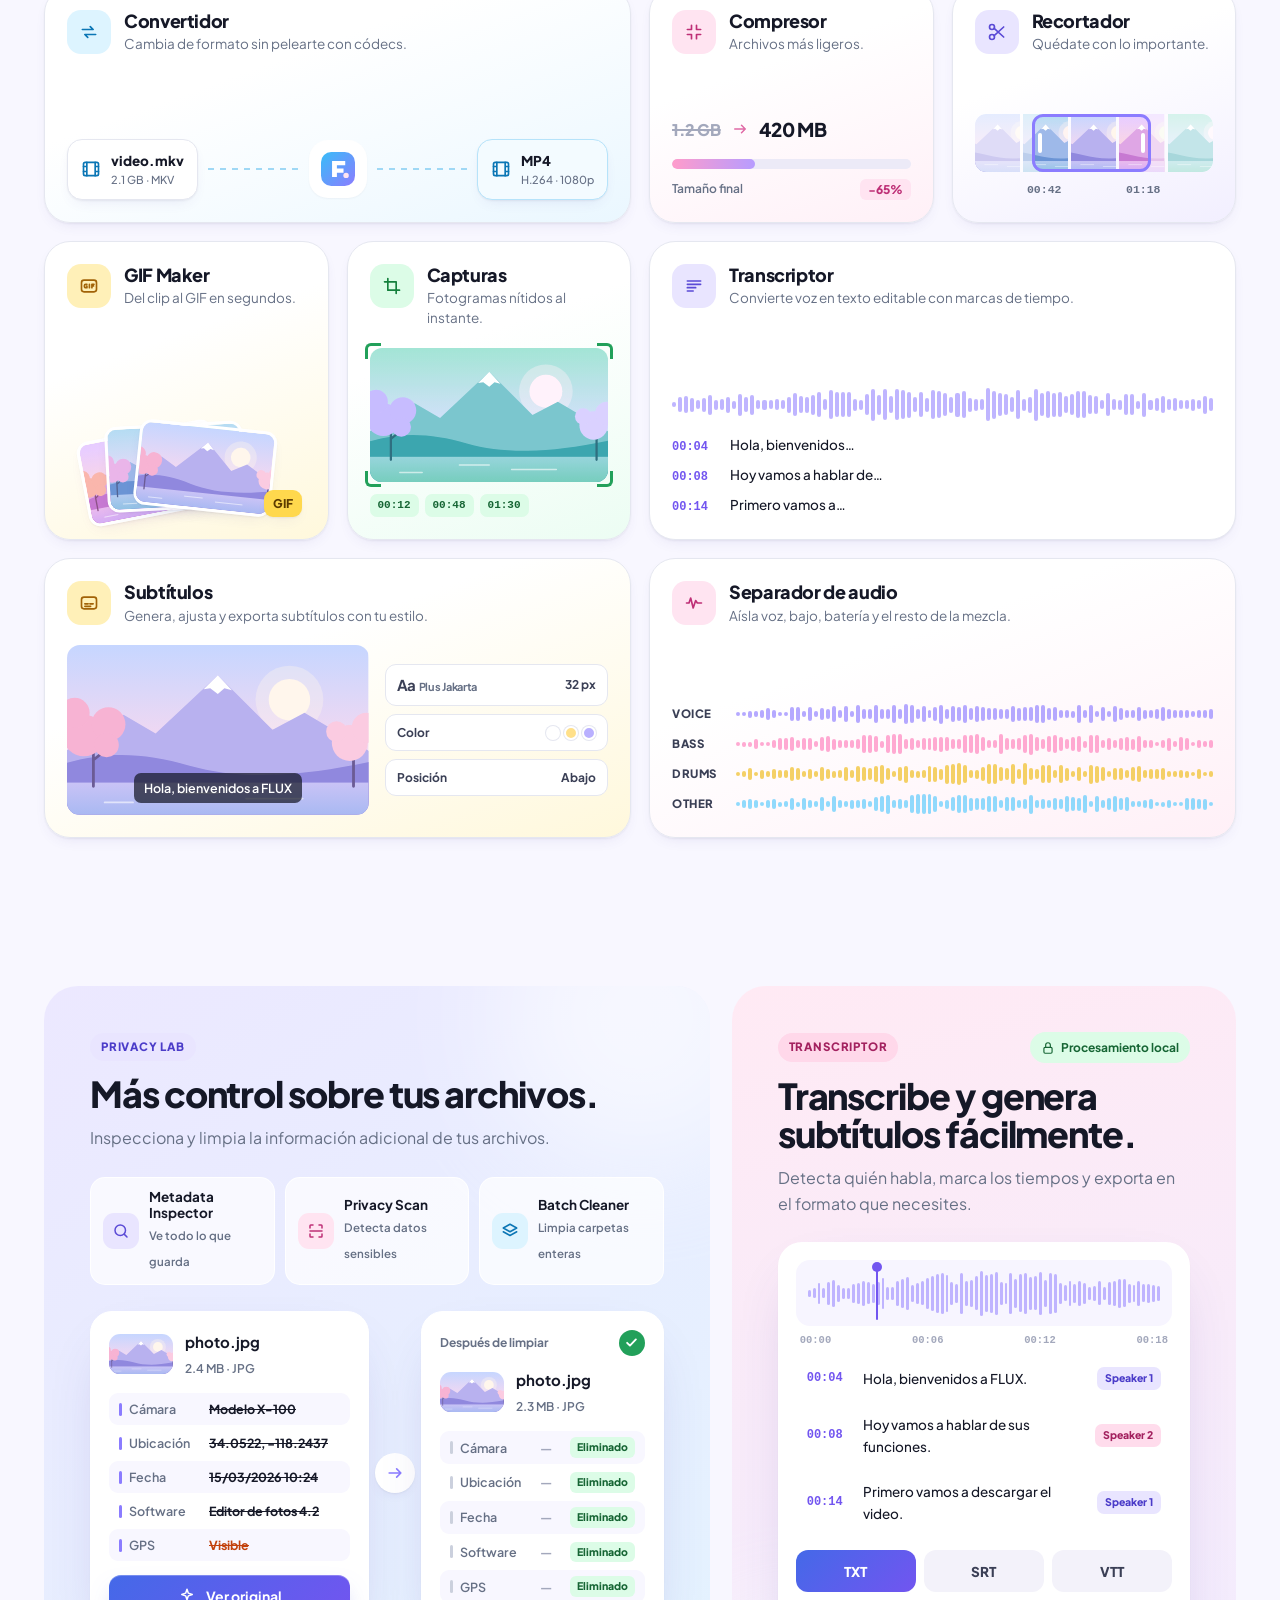
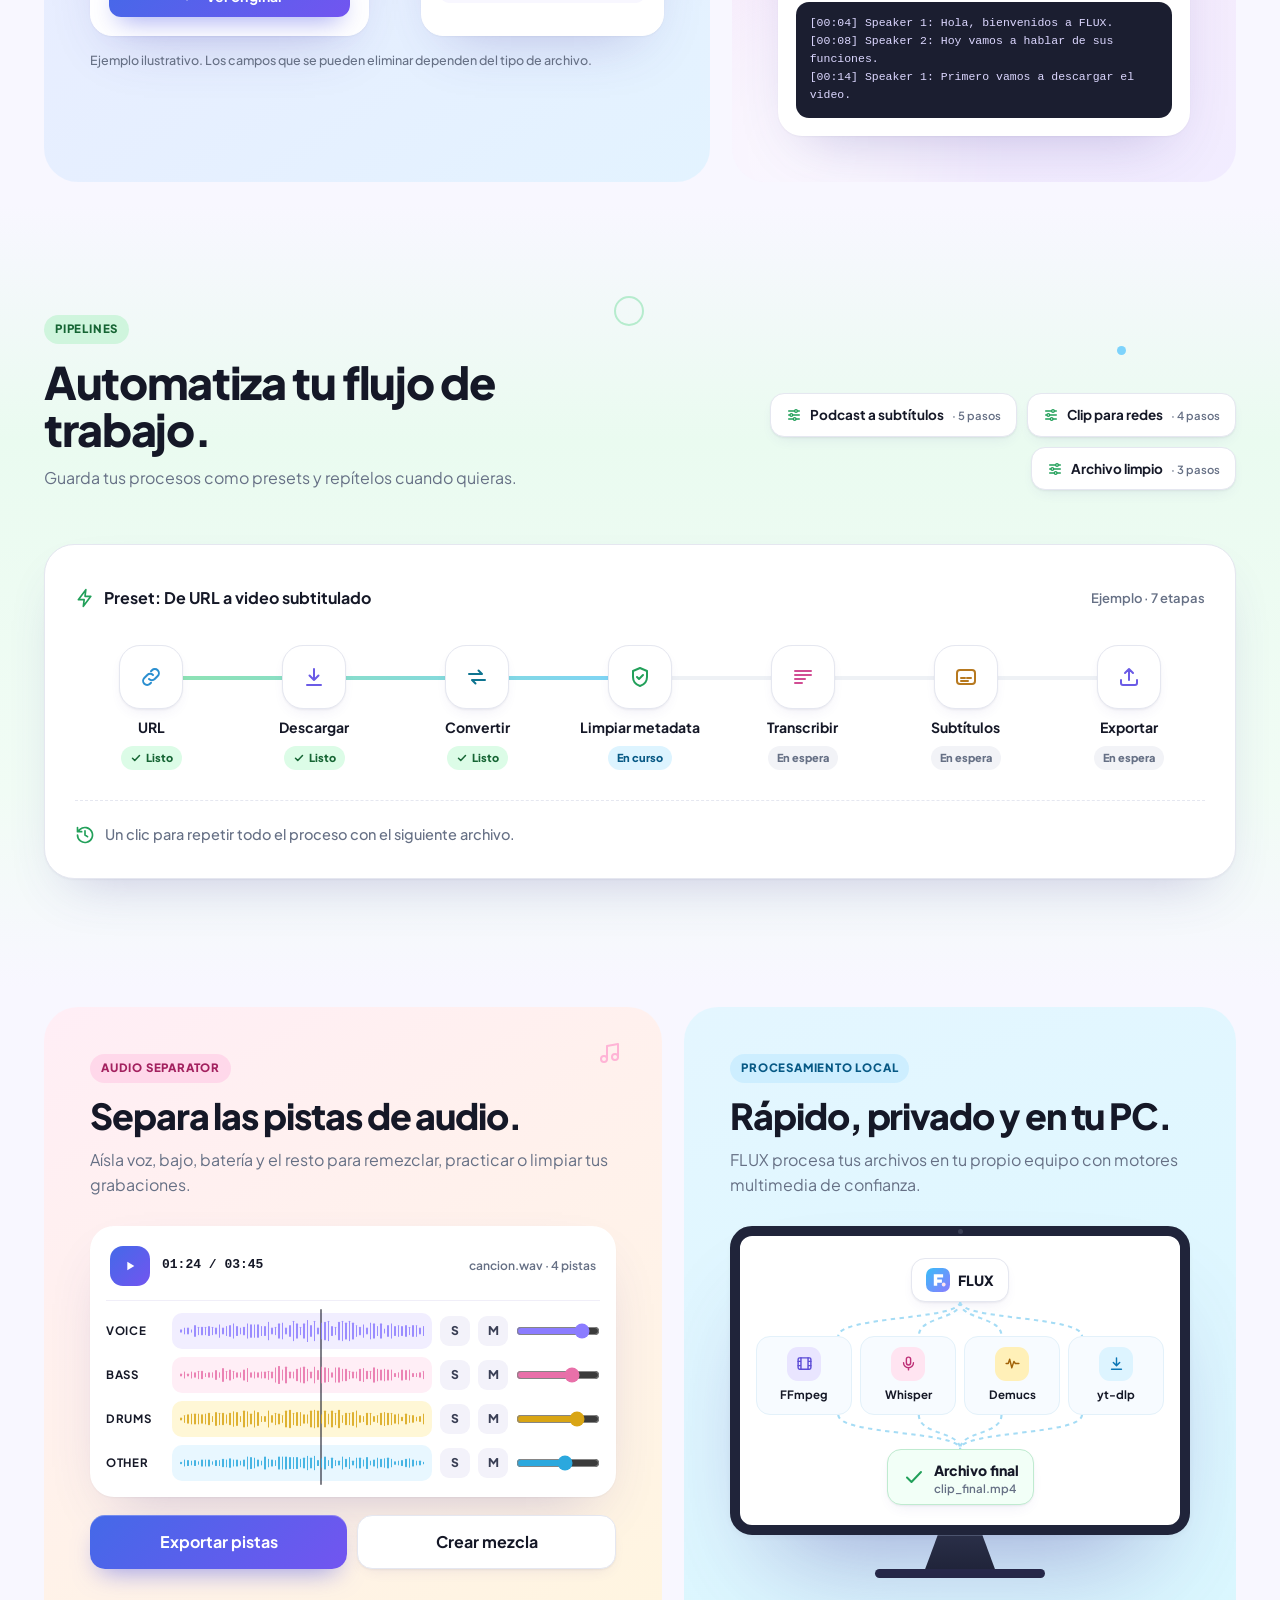
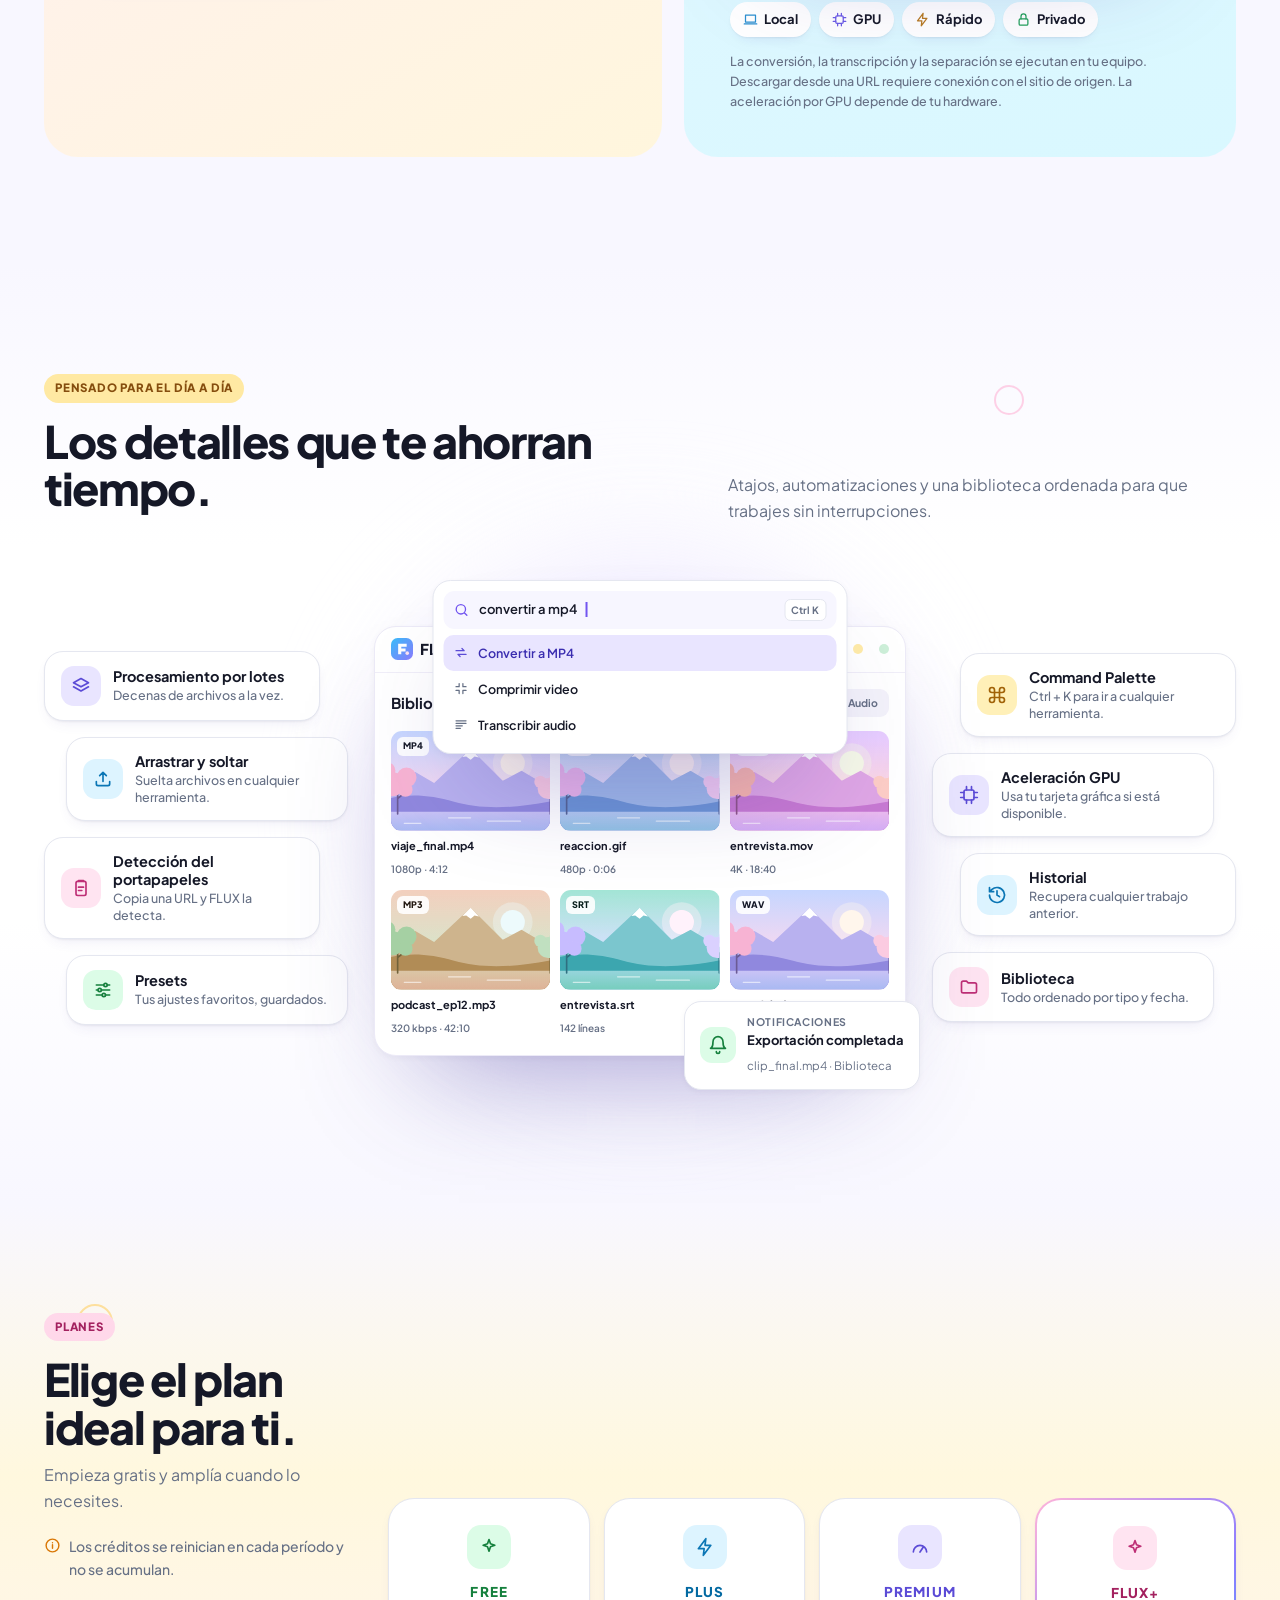
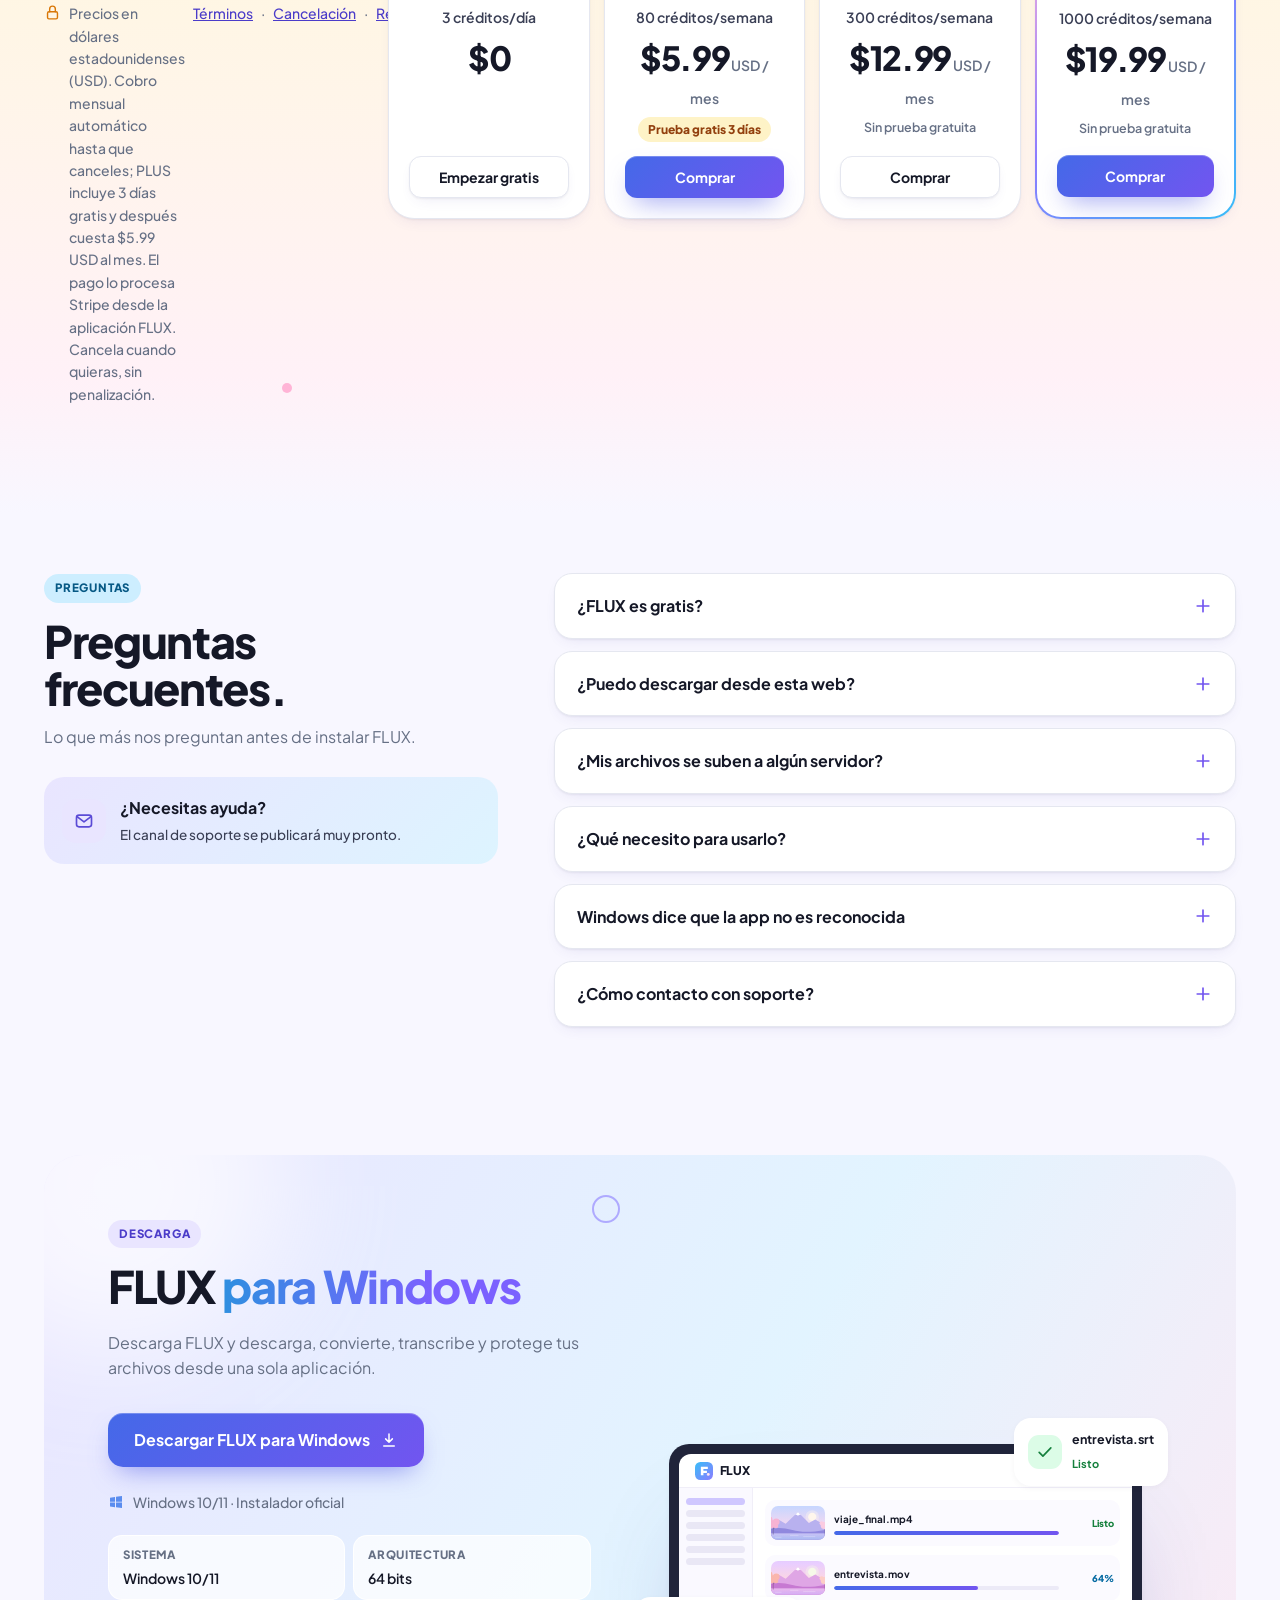
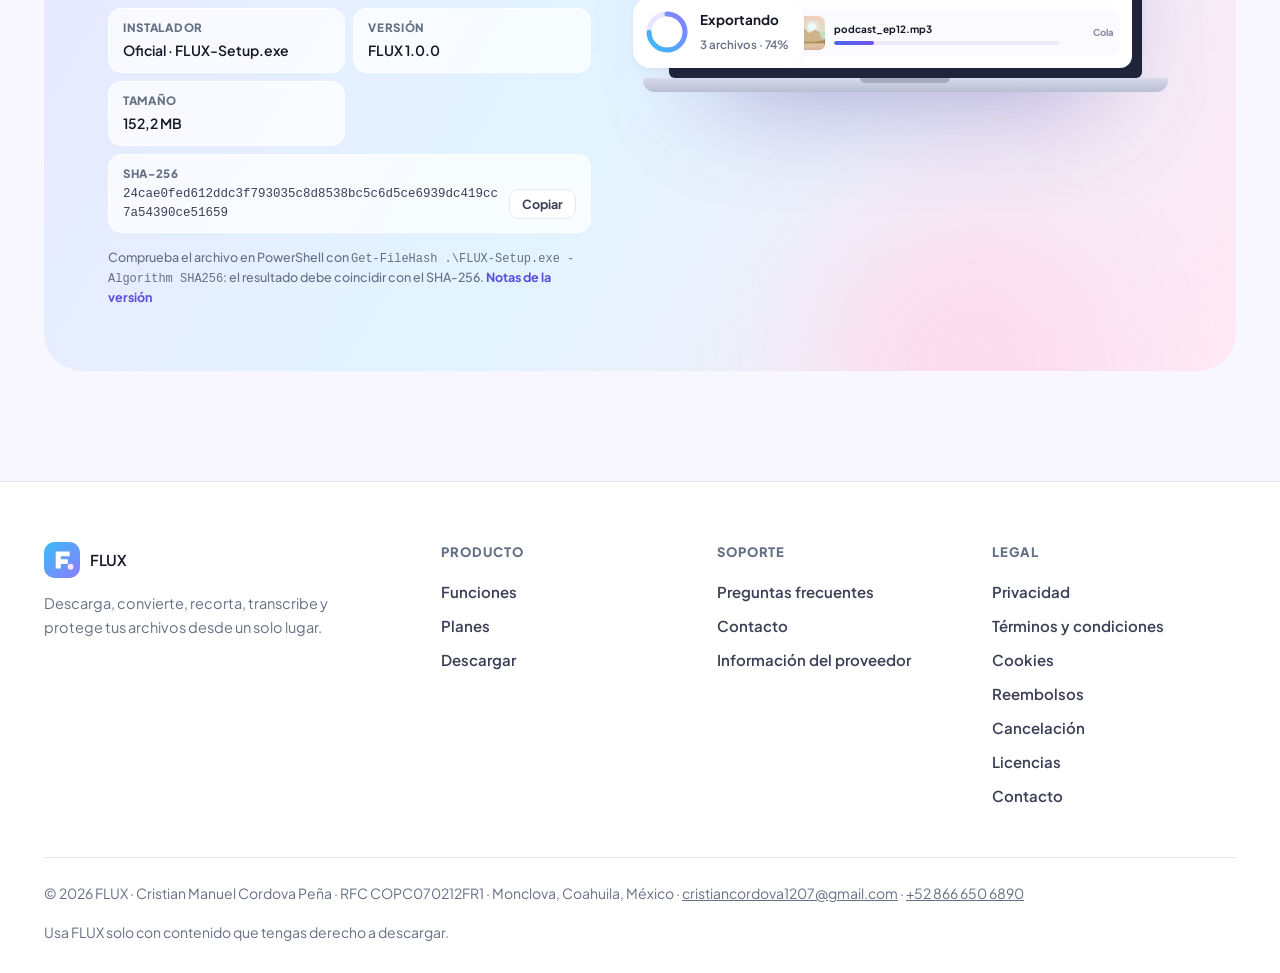
==== commit ce2f26fb: "Legal México con los datos reales del proveedor (persona física) y página de reembolsos - Proveedor:" ====
--- a/index.html
+++ b/index.html
@@ -217,7 +217,7 @@
         </div>
         <div class="scan" aria-hidden="true"><span class="scan-box"><span class="scan-row"><i class="spin"></i><b id="dStage">Analizando vídeo...</b></span><span class="scan-bar"><i id="dBar"></i></span></span></div>
       </div>
-      <p class="demo-note"><svg class="i" aria-hidden="true"><use href="#i-info"/></svg>Esta página no descarga el vídeo. La descarga se realiza mediante FLUX Desktop. La animación de análisis es solo de la interfaz.</p>
+      <p class="demo-note"><svg class="i" aria-hidden="true"><use href="#i-info"/></svg>Al analizar, el enlace se consulta en la plataforma para obtener sus datos públicos (<a href="privacidad">Aviso de Privacidad</a>). Esta página no descarga el vídeo. La descarga se realiza mediante FLUX Desktop. La animación de análisis es solo de la interfaz.</p>
     </div>
   </div>
 </section>
@@ -536,7 +536,7 @@
       <h2 id="plans-t">Elige el plan ideal para ti.</h2>
       <p class="lede">Empieza gratis y amplía cuando lo necesites.</p>
       <p class="plans-note"><svg class="i" aria-hidden="true"><use href="#i-info"/></svg>Los créditos se reinician en cada período y no se acumulan.</p>
-      <p class="plans-note"><svg class="i" aria-hidden="true"><use href="#i-lock"/></svg>Precios en dólares estadounidenses (USD), cobro mensual automático hasta que canceles. El pago se hace con Stripe desde la aplicación FLUX, con tu cuenta. Puedes cancelar cuando quieras.</p>
+      <p class="plans-note"><svg class="i" aria-hidden="true"><use href="#i-lock"/></svg>Precios en dólares estadounidenses (USD). Cobro mensual automático hasta que canceles; PLUS incluye 3 días gratis y después cuesta $5.99 USD al mes. El pago lo procesa Stripe desde la aplicación FLUX. Cancela cuando quieras, sin penalización. <a href="terminos">Términos</a> · <a href="cancelacion">Cancelación</a> · <a href="reembolsos">Reembolsos</a></p>
     </div>
     <div class="plan-row">
       <div class="plan rv"><span class="ic mint"><svg class="i" aria-hidden="true"><use href="#i-spark"/></svg></span><span class="pname" style="color:#15803D">FREE</span><span class="cred">3 créditos/día</span><span class="price">$0</span><a class="btn btn-light btn-sm" data-download href="https://github.com/cristiancordova1207/flux-releases/releases/latest/download/FLUX-Setup.exe">Empezar gratis</a></div>
@@ -562,7 +562,7 @@
       <details><summary>¿Mis archivos se suben a algún servidor?<svg class="i" aria-hidden="true"><use href="#i-plus"/></svg></summary><p>La conversión, la transcripción, la separación de audio y la limpieza de metadatos se ejecutan en tu equipo. Para descargar desde una URL, FLUX se conecta al sitio de origen.</p></details>
       <details><summary>¿Qué necesito para usarlo?<svg class="i" aria-hidden="true"><use href="#i-plus"/></svg></summary><p>Un PC con Windows 10 u 11 de 64 bits. FLUX incluye los motores que necesita, así que no tienes que instalar nada más.</p></details>
       <details><summary>Windows dice que la app no es reconocida<svg class="i" aria-hidden="true"><use href="#i-plus"/></svg></summary><p>Es el aviso habitual de SmartScreen con aplicaciones nuevas. Pulsa «Más información» y después «Ejecutar de todas formas».</p></details>
-      <details id="contacto"><summary>¿Cómo contacto con soporte?<svg class="i" aria-hidden="true"><use href="#i-plus"/></svg></summary><p>Consulta la página de <a href="contacto.html">Contacto y soporte</a>.</p></details>
+      <details id="contacto"><summary>¿Cómo contacto con soporte?<svg class="i" aria-hidden="true"><use href="#i-plus"/></svg></summary><p>Consulta la página de <a href="contacto">Contacto y soporte</a>.</p></details>
     </div>
   </div>
 </section>
@@ -621,10 +621,10 @@
     <div class="foot">
       <div><a class="logo" href="#main" aria-label="FLUX, volver arriba"><svg aria-hidden="true"><use href="#logo"/></svg>FLUX</a><p>Descarga, convierte, recorta, transcribe y protege tus archivos desde un solo lugar.</p></div>
       <nav aria-label="Producto"><h4>Producto</h4><a href="#funciones">Funciones</a><a href="#planes">Planes</a><a data-download href="https://github.com/cristiancordova1207/flux-releases/releases/latest/download/FLUX-Setup.exe">Descargar</a></nav>
-      <nav aria-label="Soporte"><h4>Soporte</h4><a href="#preguntas">Preguntas frecuentes</a><a href="#contacto">Contacto</a></nav>
-      <nav aria-label="Legal"><h4>Legal</h4><a href="terminos.html">Términos y condiciones</a><a href="privacidad.html">Aviso de privacidad</a><a href="cookies.html">Política de cookies</a><a href="cancelacion.html">Suscripciones y cancelaciones</a><a href="licencias.html">Licencias</a><a href="contacto.html">Contacto</a></nav>
-    </div>
-    <div class="foot-bottom"><span>© 2026 FLUX</span><span>Usa FLUX solo con contenido que tengas derecho a descargar.</span></div>
+      <nav aria-label="Soporte"><h4>Soporte</h4><a href="#preguntas">Preguntas frecuentes</a><a href="contacto">Contacto</a><a href="contacto#proveedor">Información del proveedor</a></nav>
+      <nav aria-label="Legal"><h4>Legal</h4><a href="privacidad">Privacidad</a><a href="terminos">Términos y condiciones</a><a href="cookies">Cookies</a><a href="reembolsos">Reembolsos</a><a href="cancelacion">Cancelación</a><a href="licencias">Licencias</a><a href="contacto">Contacto</a></nav>
+    </div>
+    <div class="foot-bottom"><span>© 2026 FLUX · Cristian Manuel Cordova Peña · RFC COPC070212FR1 · Monclova, Coahuila, México · <a href="mailto:cristiancordova1207@gmail.com">cristiancordova1207@gmail.com</a> · <a href="tel:+528666506890">+52 866 650 6890</a></span><span>Usa FLUX solo con contenido que tengas derecho a descargar.</span></div>
   </div>
 </footer>
 
--- a/styles.css
+++ b/styles.css
@@ -767,3 +767,14 @@
 .fx-plan-trial, .fx-plan-notrial { justify-self: start; margin-top: 4px; font-size: 12px; font-weight: 800; padding: 3px 10px; border-radius: 99px; }
 .fx-plan-trial { background: #FEF3C7; color: #92400E; }
 .fx-plan-notrial { background: #F3F2FA; color: var(--muted); }
+/* Legal: datos del proveedor y enlaces legales en el modal de compra */
+.legal .prov { display: grid; grid-template-columns: max-content 1fr; gap: 8px 18px; margin-top: 10px; font-size: 15px; }
+.legal .prov dt { color: var(--muted); font-weight: 600; }
+.legal .prov dd { margin: 0; color: var(--ink); overflow-wrap: anywhere; }
+.legal h3 { font-size: 16px; margin: 18px 0 6px; }
+.legal-prov { font-size: 12.5px; color: var(--muted); margin-bottom: 18px; }
+.foot-bottom a { text-decoration: underline; }
+.fx-links { display: flex; flex-wrap: wrap; gap: 6px 14px; font-size: 13px; font-weight: 600; }
+.fx-links a { color: #4B3CC9; text-decoration: underline; }
+.demo-note a, .plans-note a { color: #4B3CC9; text-decoration: underline; }
+@media (max-width: 560px) { .legal .prov { grid-template-columns: 1fr; gap: 2px; } .legal .prov dd { margin-bottom: 8px; } }
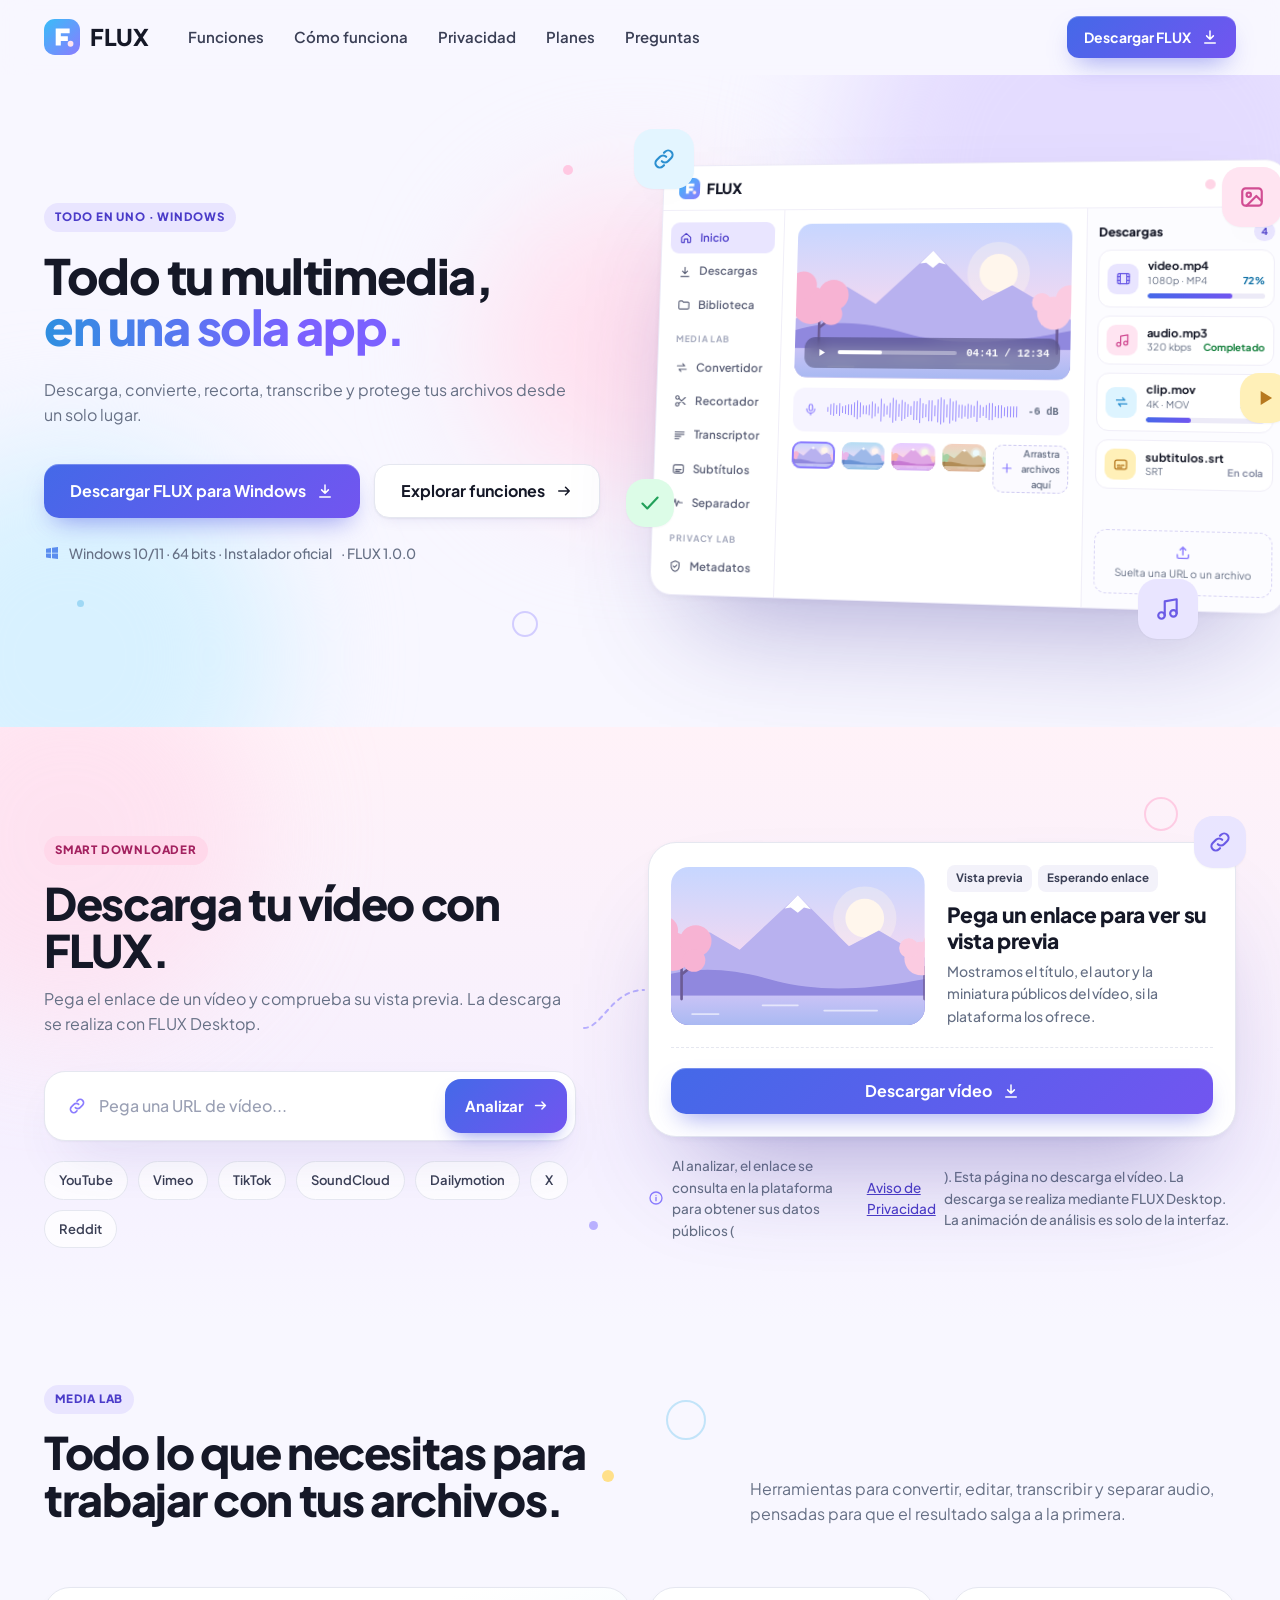
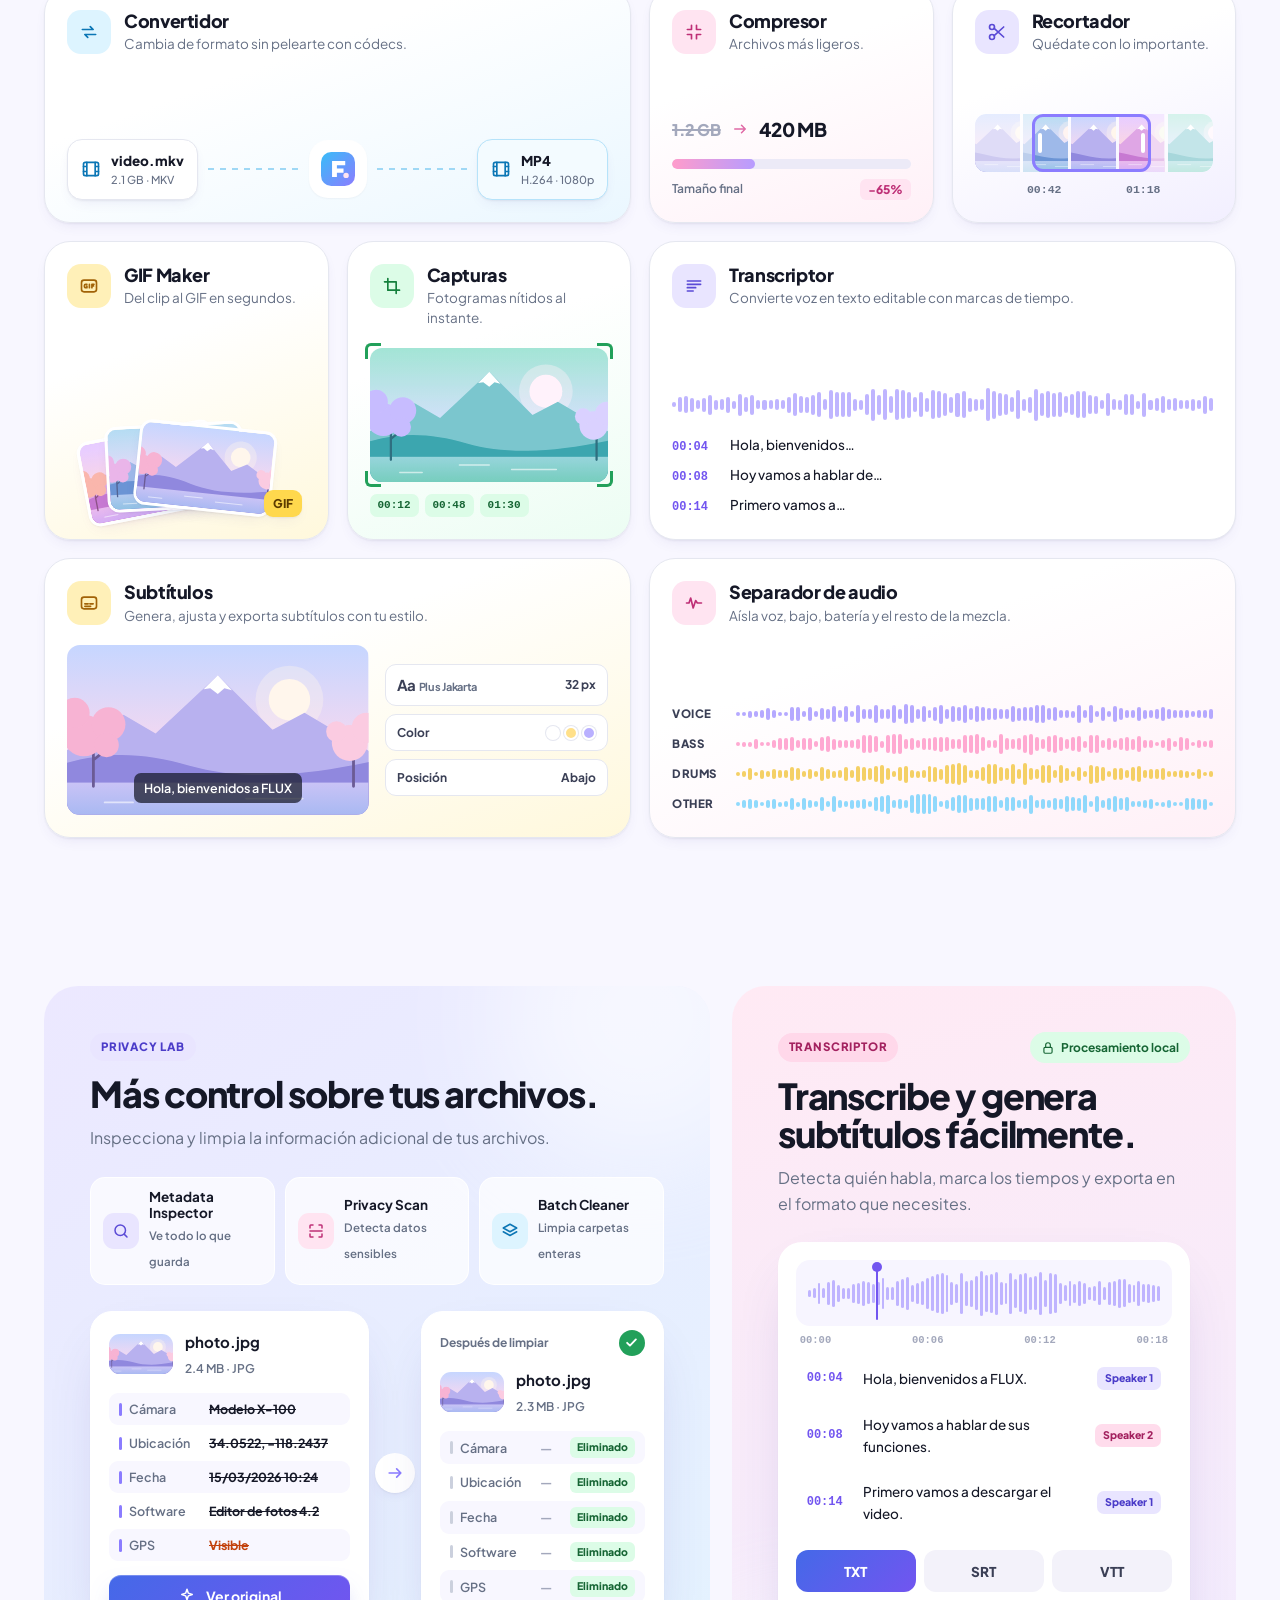
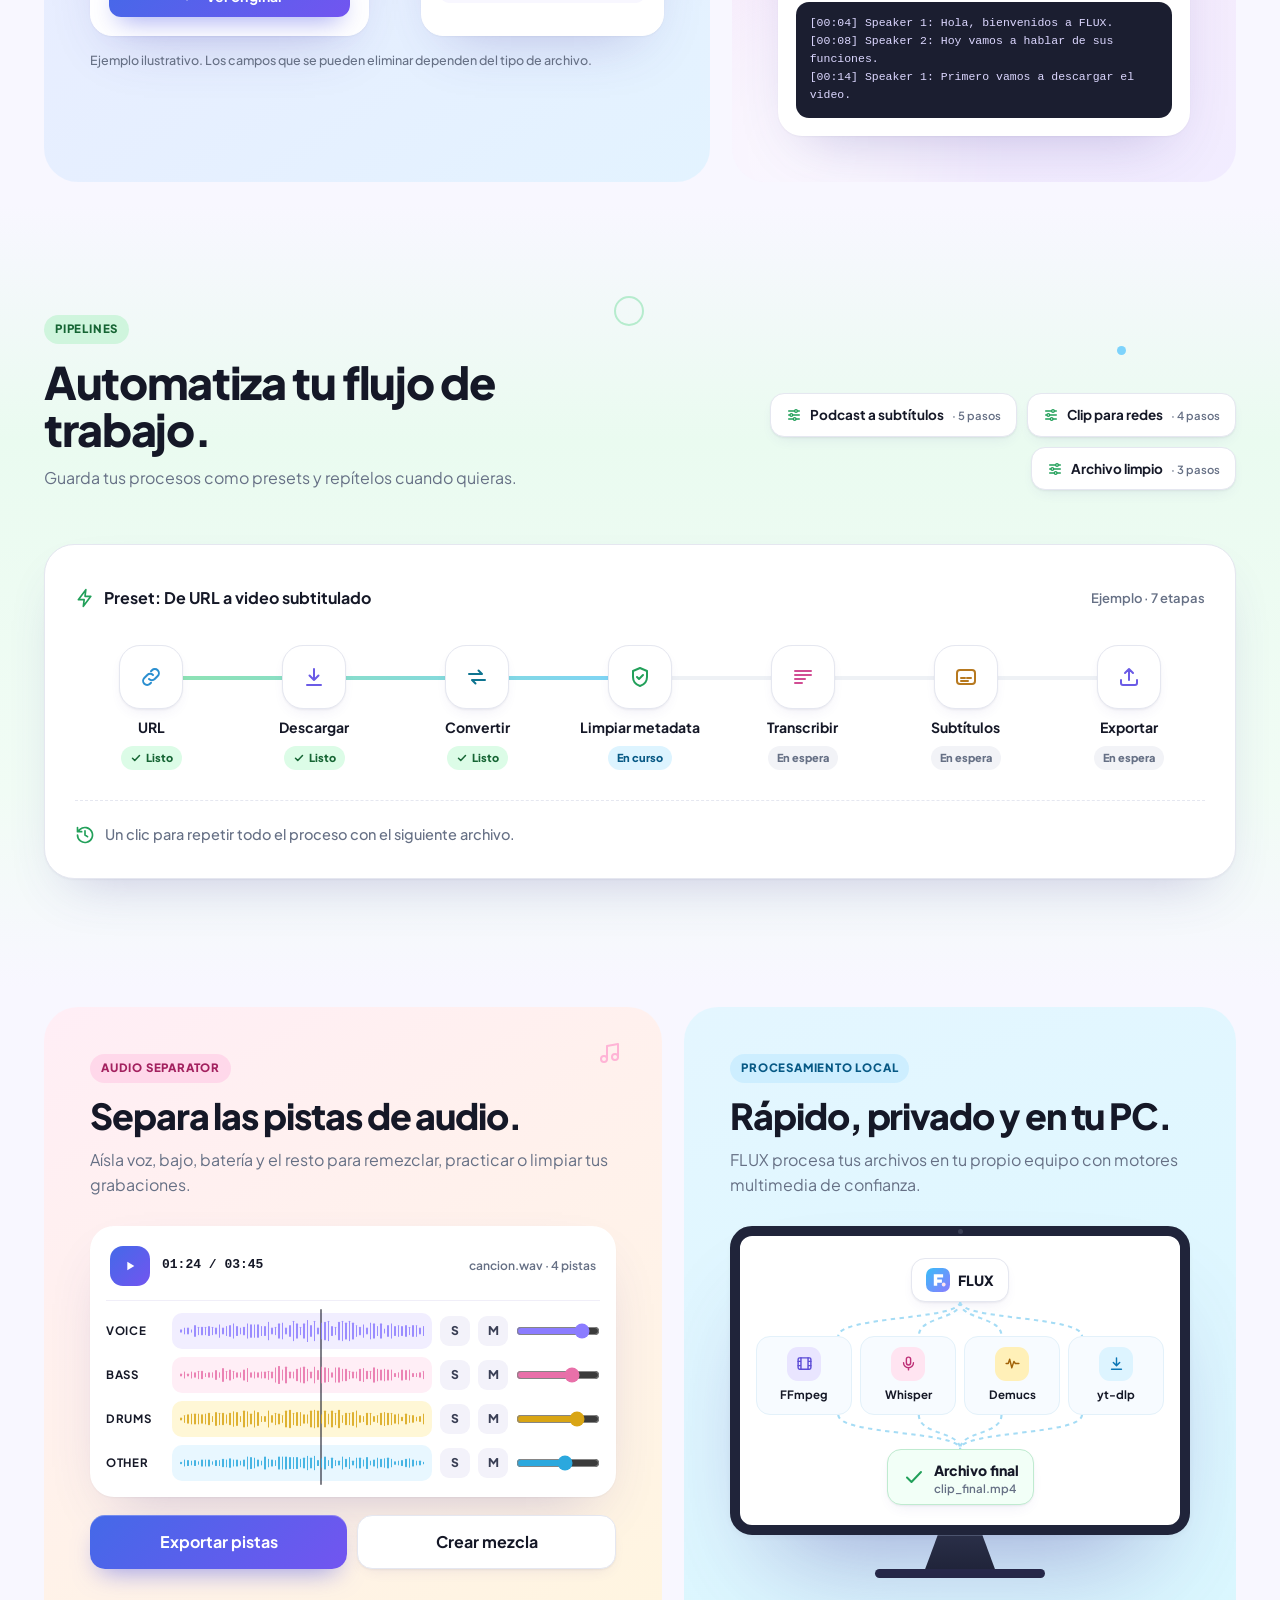
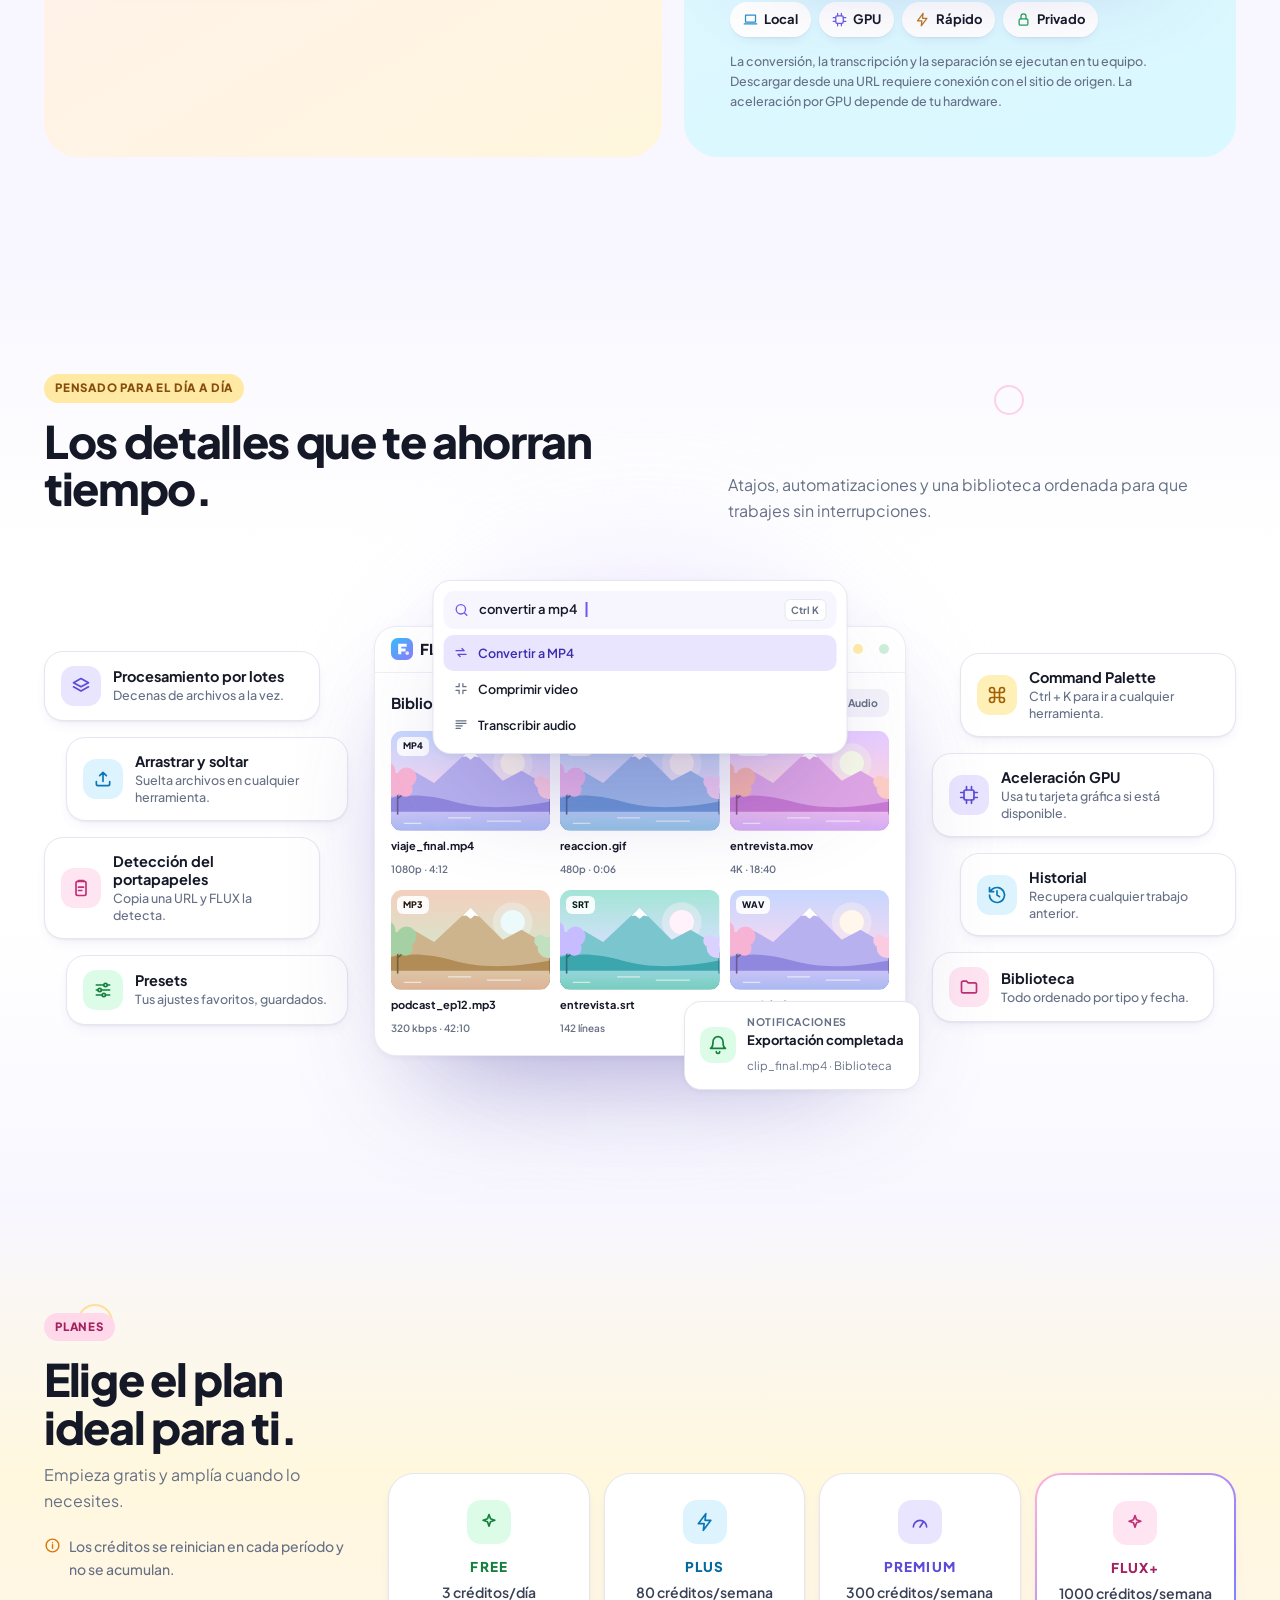
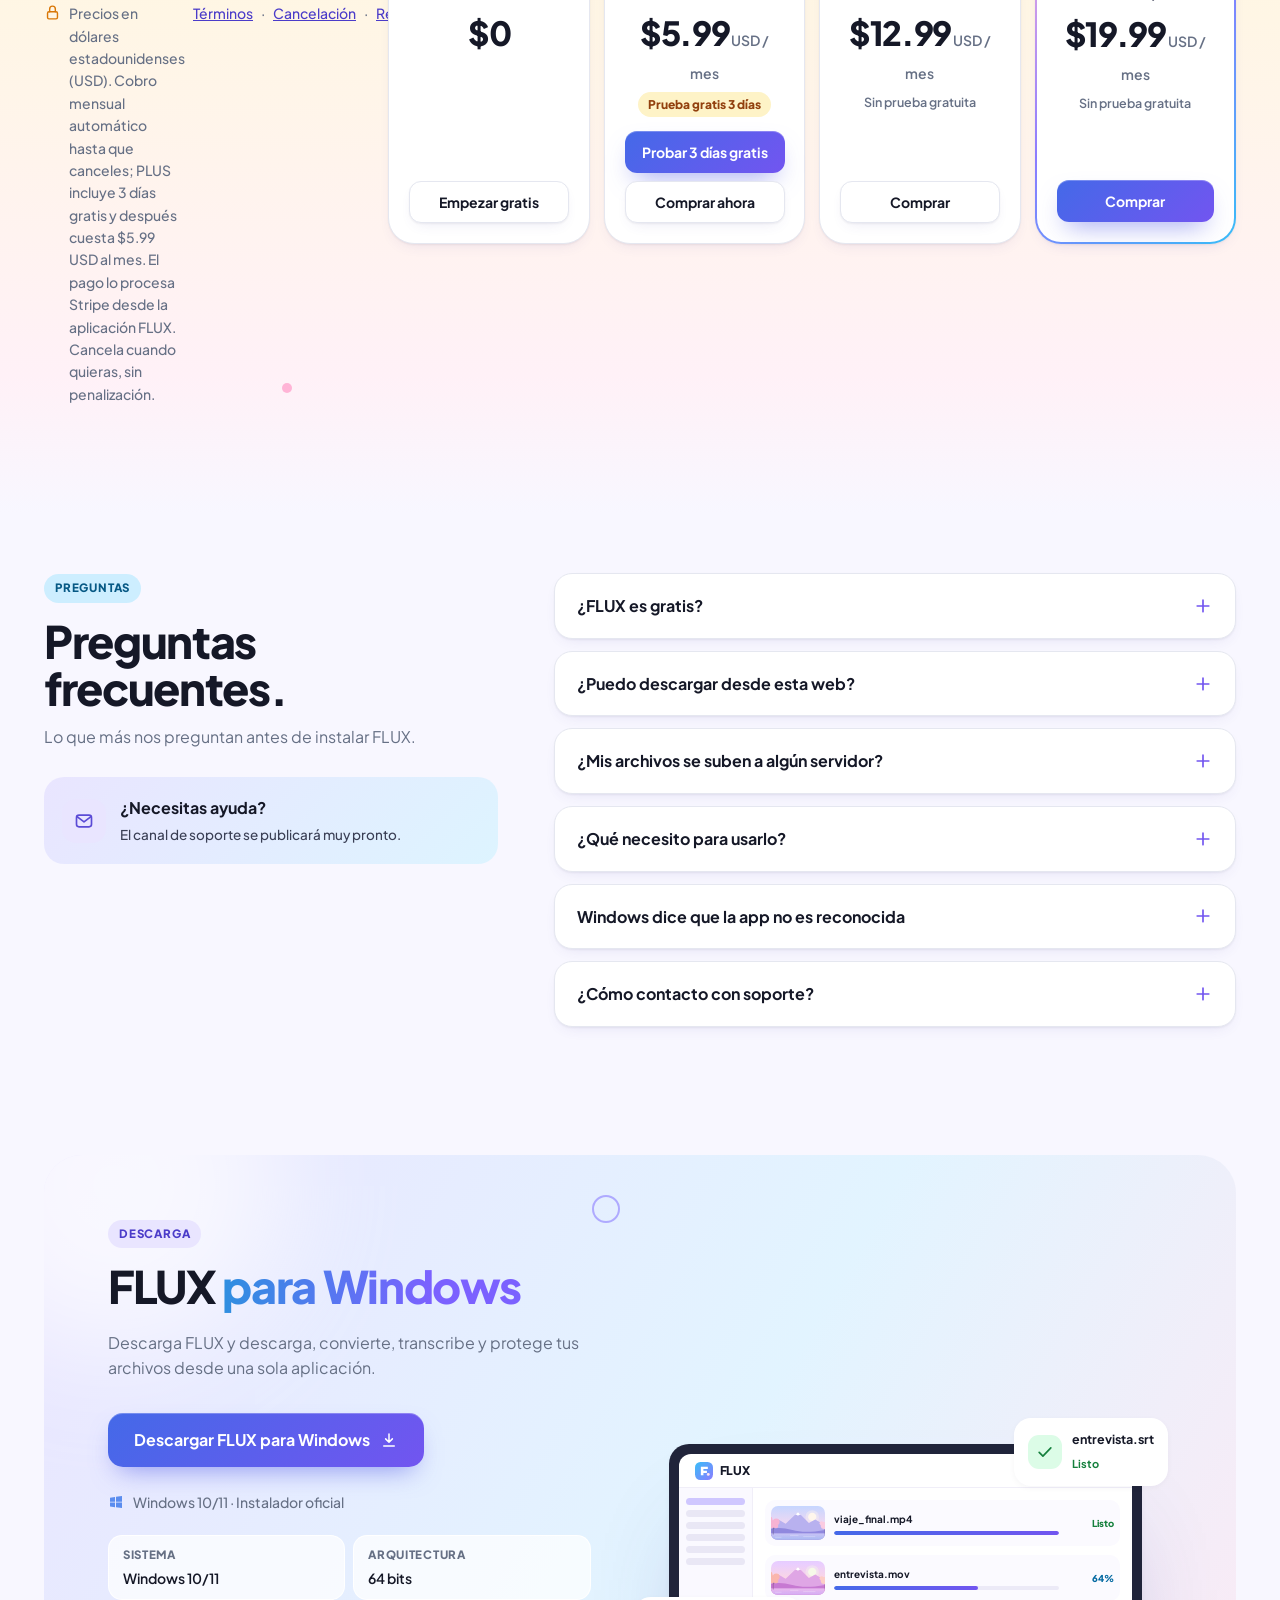
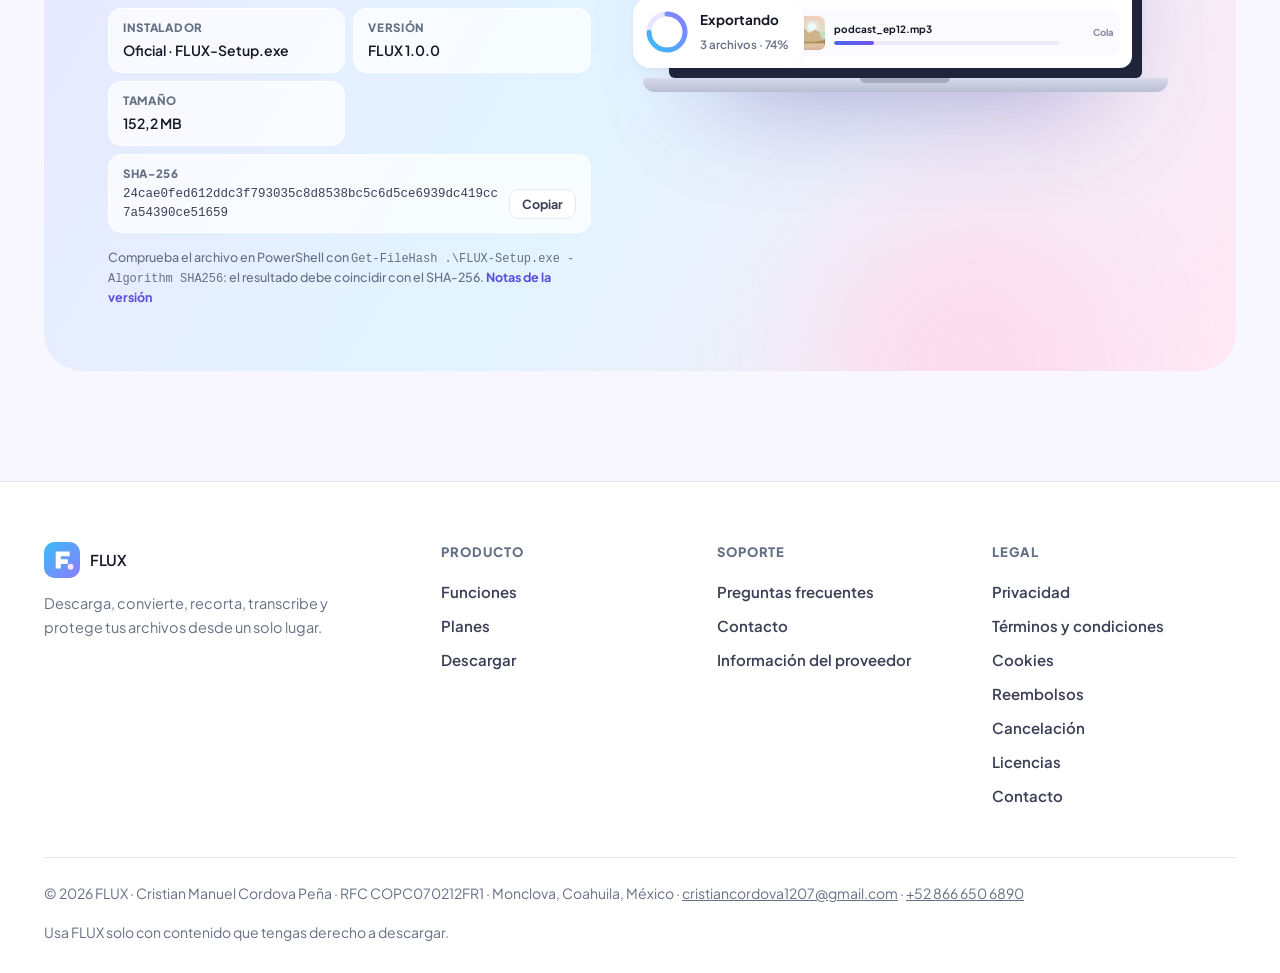
==== commit 6ca679fe: "Planes: PLUS con «Probar 3 días gratis» y «Comprar ahora»; popup con Descargar FLUX · Continuar al p" ====
--- a/index.html
+++ b/index.html
@@ -540,7 +540,7 @@
     </div>
     <div class="plan-row">
       <div class="plan rv"><span class="ic mint"><svg class="i" aria-hidden="true"><use href="#i-spark"/></svg></span><span class="pname" style="color:#15803D">FREE</span><span class="cred">3 créditos/día</span><span class="price">$0</span><a class="btn btn-light btn-sm" data-download href="https://github.com/cristiancordova1207/flux-releases/releases/latest/download/FLUX-Setup.exe">Empezar gratis</a></div>
-      <div class="plan rv" style="--d:.05s" data-plan="PLUS"><span class="ic sky"><svg class="i" aria-hidden="true"><use href="#i-bolt"/></svg></span><span class="pname" style="color:#0369A1">PLUS</span><span class="cred">80 créditos/semana</span><span class="price">$5.99<small> USD / mes</small></span><span class="ptrial-inline">Prueba gratis 3 días</span><div class="plan-btns"><button class="btn btn-primary btn-sm" type="button" data-buy="PLUS">Comprar</button></div></div>
+      <div class="plan rv" style="--d:.05s" data-plan="PLUS"><span class="ic sky"><svg class="i" aria-hidden="true"><use href="#i-bolt"/></svg></span><span class="pname" style="color:#0369A1">PLUS</span><span class="cred">80 créditos/semana</span><span class="price">$5.99<small> USD / mes</small></span><span class="ptrial-inline">Prueba gratis 3 días</span><div class="plan-btns"><button class="btn btn-primary btn-sm" type="button" data-buy="PLUS" data-trial>Probar 3 días gratis</button><button class="btn btn-light btn-sm" type="button" data-buy="PLUS">Comprar ahora</button></div></div>
       <div class="plan rv" style="--d:.1s" data-plan="PREMIUM"><span class="ic lav"><svg class="i" aria-hidden="true"><use href="#i-gauge"/></svg></span><span class="pname" style="color:#5B4BD6">PREMIUM</span><span class="cred">300 créditos/semana</span><span class="price">$12.99<small> USD / mes</small></span><span class="pnote">Sin prueba gratuita</span><div class="plan-btns"><button class="btn btn-light btn-sm" type="button" data-buy="PREMIUM">Comprar</button></div></div>
       <div class="plan top rv" style="--d:.15s" data-plan="FLUX_PLUS"><span class="ic pink"><svg class="i" aria-hidden="true"><use href="#i-spark"/></svg></span><span class="pname" style="color:#A3215F">FLUX+</span><span class="cred">1000 créditos/semana</span><span class="price">$19.99<small> USD / mes</small></span><span class="pnote">Sin prueba gratuita</span><div class="plan-btns"><button class="btn btn-primary btn-sm" type="button" data-buy="FLUX_PLUS">Comprar</button></div></div>
     </div>
